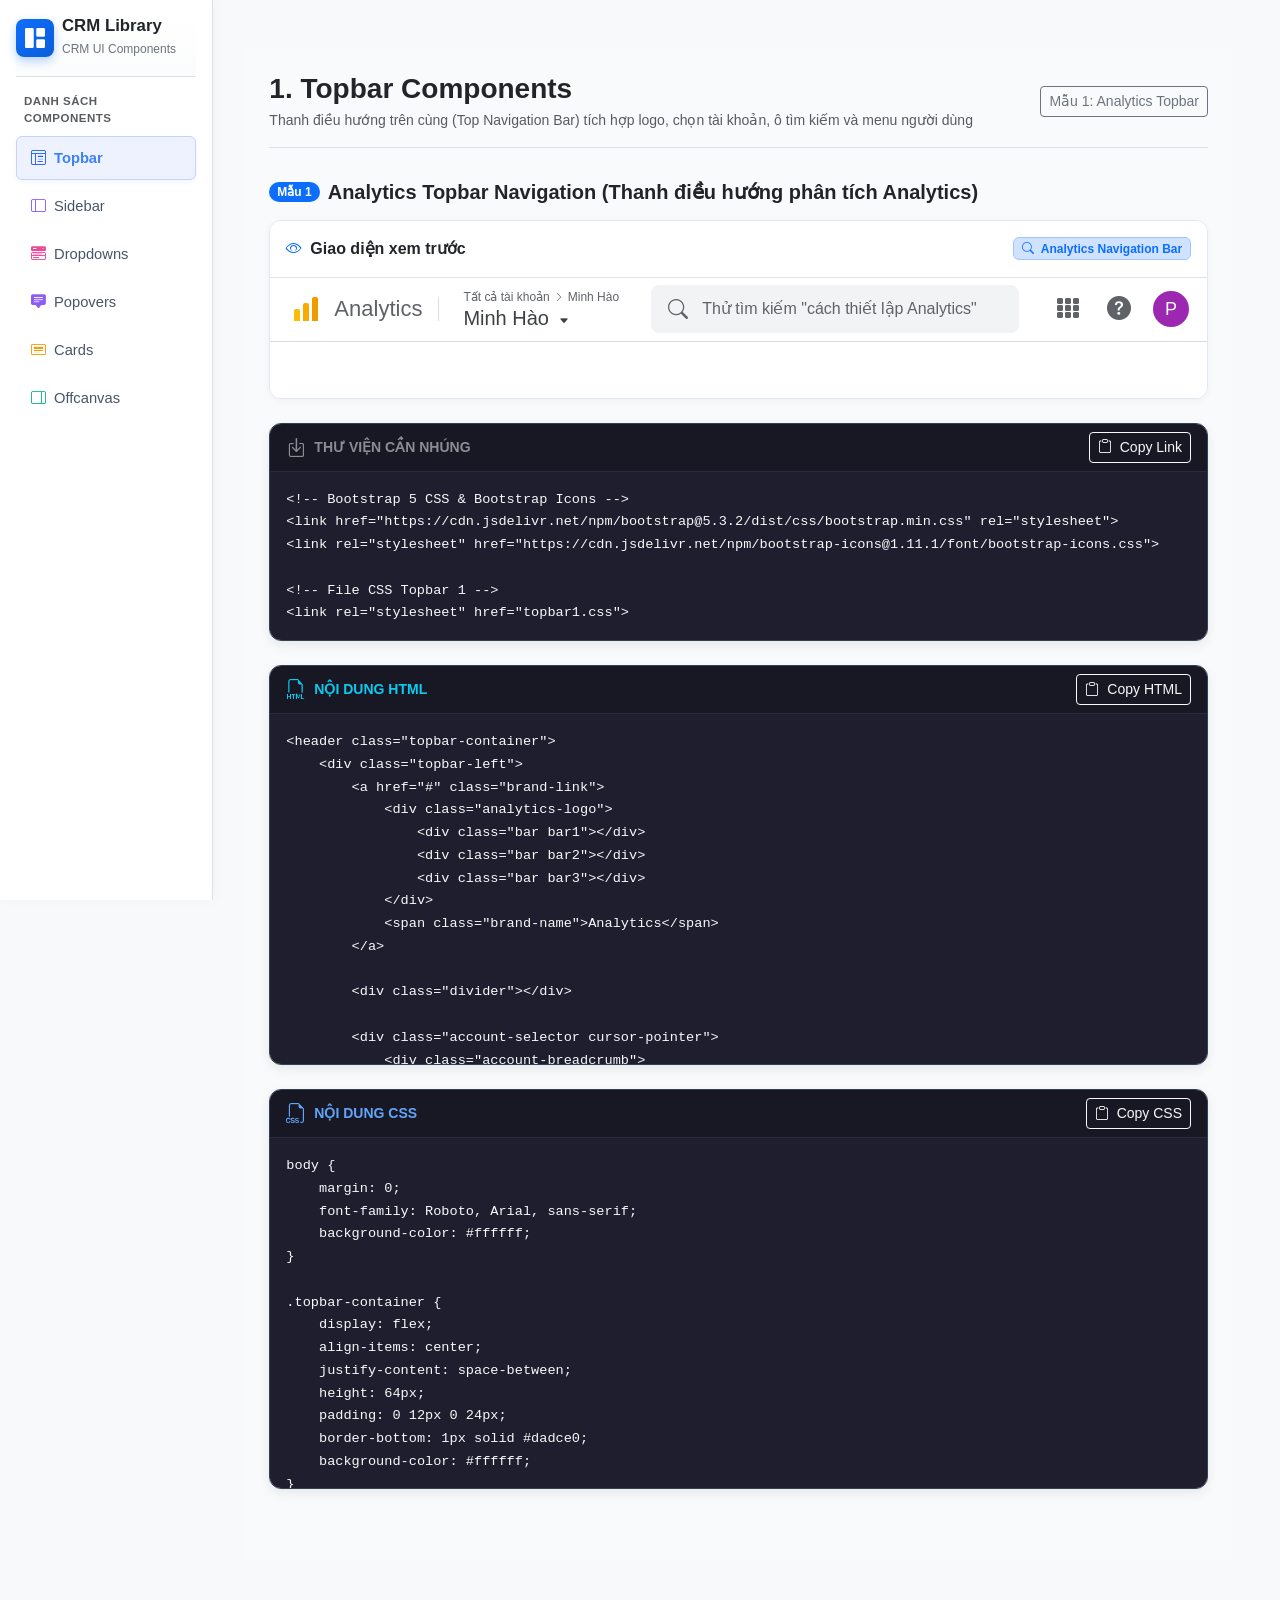
==== index.html @ a5951f70 "'initial'" ====
<!DOCTYPE html>
<html lang="vi">

<head>
    <meta charset="UTF-8">
    <meta name="viewport" content="width=device-width, initial-scale=1.0">
    <title>CRM Components Library</title>
    <link rel="preconnect" href="https://fonts.googleapis.com">
    <link rel="preconnect" href="https://fonts.gstatic.com" crossorigin>
    <link href="https://fonts.googleapis.com/css2?family=Fira+Code:wght@400;500&family=Inter:wght@400;500;600;700&display=swap" rel="stylesheet">
    <link href="https://cdn.jsdelivr.net/npm/bootstrap@5.3.2/dist/css/bootstrap.min.css" rel="stylesheet">
    <link rel="stylesheet" href="https://cdn.jsdelivr.net/npm/bootstrap-icons@1.11.1/font/bootstrap-icons.css">

    <link rel="stylesheet" href="topbar1.css">
    <link rel="stylesheet" href="sidebar1.css">
    <link rel="stylesheet" href="dropdown1.css">
    <link rel="stylesheet" href="dropdown2.css">
    <link rel="stylesheet" href="popover1.css">
    <link rel="stylesheet" href="card1.css">
    <link rel="stylesheet" href="offcanvas1.css">
    <link rel="stylesheet" href="offcanvas2.css">
    <link rel="stylesheet" href="testcss.css">

    <style>
        body {
            height: auto !important;
            overflow-y: auto !important;
            background-color: #f8fafc !important;
        }
    </style>
</head>

<body>

    <div class="container-fluid">
        <div class="row">
            <nav id="sidebarMenu" class="col-md-3 col-lg-2 d-md-block bg-white sidebar custom-sidebar p-3 border-end">
                <div class="brand-header d-flex align-items-center gap-2 pb-3 mb-3 border-bottom">
                    <div class="brand-icon rounded-3 d-flex align-items-center justify-content-center text-white">
                        <i class="bi bi-grid-1x2-fill fs-5"></i>
                    </div>
                    <div>
                        <h5 class="fw-bold mb-0 text-dark" style="font-size: 1.05rem;">CRM Library</h5>
                        <span class="text-secondary small fw-medium" style="font-size: 0.75rem;">CRM UI Components</span>
                    </div>
                </div>

                <div class="sidebar-heading px-2 mb-2 text-uppercase text-muted fw-bold" style="font-size: 0.72rem; letter-spacing: 0.5px;">DANH SÁCH COMPONENTS</div>

                <div class="nav flex-column nav-pills custom-sidebar-nav" id="componentTabs" role="tablist" aria-orientation="vertical">
                    <button class="nav-link active d-flex align-items-center justify-content-between mb-1"
                        id="tab-topbar-btn" data-bs-toggle="pill" data-bs-target="#tab-topbar" type="button"
                        role="tab" aria-controls="tab-topbar" aria-selected="true">
                        <span class="d-flex align-items-center gap-2">
                            <i class="bi bi-layout-text-window-reverse" style="color: #3b82f6;"></i>
                            <span>Topbar</span>
                        </span>
                    </button>

                    <button class="nav-link d-flex align-items-center justify-content-between mb-1"
                        id="tab-sidebar-btn" data-bs-toggle="pill" data-bs-target="#tab-sidebar" type="button"
                        role="tab" aria-controls="tab-sidebar" aria-selected="false">
                        <span class="d-flex align-items-center gap-2">
                            <i class="bi bi-layout-sidebar" style="color: #8b5cf6;"></i>
                            <span>Sidebar</span>
                        </span>
                    </button>

                    <button class="nav-link d-flex align-items-center justify-content-between mb-1"
                        id="tab-dropdowns-btn" data-bs-toggle="pill" data-bs-target="#tab-dropdowns" type="button"
                        role="tab" aria-controls="tab-dropdowns" aria-selected="false">
                        <span class="d-flex align-items-center gap-2">
                            <i class="bi bi-menu-button-wide-fill" style="color: #ec4899;"></i>
                            <span>Dropdowns</span>
                        </span>
                    </button>

                    <button class="nav-link d-flex align-items-center justify-content-between mb-1"
                        id="tab-popovers-btn" data-bs-toggle="pill" data-bs-target="#tab-popovers" type="button"
                        role="tab" aria-controls="tab-popovers" aria-selected="false">
                        <span class="d-flex align-items-center gap-2">
                            <i class="bi bi-chat-square-text-fill" style="color: #8b5cf6;"></i>
                            <span>Popovers</span>
                        </span>
                    </button>

                    <button class="nav-link d-flex align-items-center justify-content-between mb-1"
                        id="tab-cards-btn" data-bs-toggle="pill" data-bs-target="#tab-cards" type="button"
                        role="tab" aria-controls="tab-cards" aria-selected="false">
                        <span class="d-flex align-items-center gap-2">
                            <i class="bi bi-card-heading" style="color: #f59e0b;"></i>
                            <span>Cards</span>
                        </span>
                    </button>

                    <button class="nav-link d-flex align-items-center justify-content-between mb-1"
                        id="tab-offcanvas-btn" data-bs-toggle="pill" data-bs-target="#tab-offcanvas" type="button"
                        role="tab" aria-controls="tab-offcanvas" aria-selected="false">
                        <span class="d-flex align-items-center gap-2">
                            <i class="bi bi-layout-sidebar-reverse" style="color: #10b981;"></i>
                            <span>Offcanvas</span>
                        </span>
                    </button>
                </div>
            </nav>

            <main class="col-md-9 ms-sm-auto col-lg-10 px-md-4 py-4 main-content">
                <div class="tab-content" id="componentTabsContent">

                    <div class="tab-pane fade show active" id="tab-topbar" role="tabpanel" aria-labelledby="tab-topbar-btn">
                        <div class="d-flex flex-wrap justify-content-between align-items-center pb-3 mb-4 border-bottom gap-2">
                            <div>
                                <h1 class="h3 fw-bold mb-1">1. Topbar Components</h1>
                                <p class="text-muted mb-0 small">Thanh điều hướng trên cùng (Top Navigation Bar) tích hợp logo, chọn tài khoản, ô tìm kiếm và menu người dùng</p>
                            </div>
                            <div class="d-flex flex-wrap gap-2">
                                <a href="#topbar-mau-1" class="btn btn-sm btn-outline-secondary">Mẫu 1: Analytics Topbar</a>
                            </div>
                        </div>

                        <section id="topbar-mau-1" class="mb-5 pt-2">
                            <div class="d-flex align-items-center gap-2 mb-3">
                                <span class="badge text-bg-primary px-2 py-1 rounded-pill">Mẫu 1</span>
                                <h2 class="h5 fw-bold mb-0">Analytics Topbar Navigation (Thanh điều hướng phân tích Analytics)</h2>
                            </div>

                            <div class="preview-card mb-4 bg-white">
                                <div class="card-header bg-white py-3 px-3 d-flex align-items-center justify-content-between border-bottom">
                                    <span class="fw-bold text-dark d-flex align-items-center gap-2">
                                        <i class="bi bi-eye text-primary"></i> Giao diện xem trước
                                    </span>
                                    <span class="badge bg-primary-subtle text-primary border border-primary-subtle">
                                        <i class="bi bi-search me-1"></i> Analytics Navigation Bar
                                    </span>
                                </div>
                                <div class="p-0 preview-container" id="preview-topbar1" style="background-color: #ffffff; border-radius: 8px; overflow: hidden;">
                                    <header class="topbar-container">
    <div class="topbar-left">
        <a href="#" class="brand-link">
            <div class="analytics-logo">
                <div class="bar bar1"></div>
                <div class="bar bar2"></div>
                <div class="bar bar3"></div>
            </div>
            <span class="brand-name">Analytics</span>
        </a>
        
        <div class="divider"></div>
        
        <div class="account-selector cursor-pointer">
            <div class="account-breadcrumb">
                Tất cả tài khoản <i class="bi bi-chevron-right"></i> Minh Hào
            </div>
            <div class="account-current">
                Minh Hào <i class="bi bi-caret-down-fill ms-1" style="font-size: 10px;"></i>
            </div>
        </div>
    </div>

    <div class="topbar-center">
        <div class="search-box">
            <i class="bi bi-search search-icon"></i>
            <input type="text" class="search-input" placeholder="Thử tìm kiếm &quot;cách thiết lập Analytics&quot;">
        </div>
    </div>

    <div class="topbar-right">
        <button class="icon-btn" type="button">
            <i class="bi bi-grid-3x3-gap-fill"></i>
        </button>

        <button class="icon-btn" type="button">
            <i class="bi bi-question-circle-fill"></i>
        </button>

        <button class="avatar-btn" type="button">
            <div class="avatar purple-avatar">P</div>
        </button>
    </div>
</header>
                                </div>
                            </div>

                            <div class="code-card mb-4">
                                <div class="code-header py-2 px-3 d-flex justify-content-between align-items-center">
                                    <div class="text-white-50 fw-bold small d-flex align-items-center gap-2">
                                        <i class="bi bi-box-arrow-in-down fs-5"></i> THƯ VIỆN CẦN NHÚNG
                                    </div>
                                    <button class="btn btn-sm btn-outline-light copy-btn" onclick="copyCode('dep-code-topbar1', this)">
                                        <i class="bi bi-clipboard me-1"></i> Copy Link
                                    </button>
                                </div>
                                <div class="p-0">
                                    <pre class="text-light m-0 p-3 code-pre"><code id="dep-code-topbar1">&lt;!-- Bootstrap 5 CSS &amp; Bootstrap Icons --&gt;
&lt;link href="https://cdn.jsdelivr.net/npm/bootstrap@5.3.2/dist/css/bootstrap.min.css" rel="stylesheet"&gt;
&lt;link rel="stylesheet" href="https://cdn.jsdelivr.net/npm/bootstrap-icons@1.11.1/font/bootstrap-icons.css"&gt;

&lt;!-- File CSS Topbar 1 --&gt;
&lt;link rel="stylesheet" href="topbar1.css"&gt;</code></pre>
                                </div>
                            </div>

                            <div class="code-card mb-4">
                                <div class="code-header py-2 px-3 d-flex justify-content-between align-items-center">
                                    <div class="text-info fw-bold small d-flex align-items-center gap-2">
                                        <i class="bi bi-filetype-html fs-5"></i> NỘI DUNG HTML
                                    </div>
                                    <button class="btn btn-sm btn-outline-light copy-btn" onclick="copyCode('code-html-topbar1', this)">
                                        <i class="bi bi-clipboard me-1"></i> Copy HTML
                                    </button>
                                </div>
                                <div class="p-0">
                                    <pre class="text-light m-0 p-3 code-pre"><code id="code-html-topbar1">&lt;header class=&quot;topbar-container&quot;&gt;
    &lt;div class=&quot;topbar-left&quot;&gt;
        &lt;a href=&quot;#&quot; class=&quot;brand-link&quot;&gt;
            &lt;div class=&quot;analytics-logo&quot;&gt;
                &lt;div class=&quot;bar bar1&quot;&gt;&lt;/div&gt;
                &lt;div class=&quot;bar bar2&quot;&gt;&lt;/div&gt;
                &lt;div class=&quot;bar bar3&quot;&gt;&lt;/div&gt;
            &lt;/div&gt;
            &lt;span class=&quot;brand-name&quot;&gt;Analytics&lt;/span&gt;
        &lt;/a&gt;
        
        &lt;div class=&quot;divider&quot;&gt;&lt;/div&gt;
        
        &lt;div class=&quot;account-selector cursor-pointer&quot;&gt;
            &lt;div class=&quot;account-breadcrumb&quot;&gt;
                Tất cả tài khoản &lt;i class=&quot;bi bi-chevron-right&quot;&gt;&lt;/i&gt; Minh Hào
            &lt;/div&gt;
            &lt;div class=&quot;account-current&quot;&gt;
                Minh Hào &lt;i class=&quot;bi bi-caret-down-fill ms-1&quot; style=&quot;font-size: 10px;&quot;&gt;&lt;/i&gt;
            &lt;/div&gt;
        &lt;/div&gt;
    &lt;/div&gt;

    &lt;div class=&quot;topbar-center&quot;&gt;
        &lt;div class=&quot;search-box&quot;&gt;
            &lt;i class=&quot;bi bi-search search-icon&quot;&gt;&lt;/i&gt;
            &lt;input type=&quot;text&quot; class=&quot;search-input&quot; placeholder=&quot;Thử tìm kiếm &amp;quot;cách thiết lập Analytics&amp;quot;&quot;&gt;
        &lt;/div&gt;
    &lt;/div&gt;

    &lt;div class=&quot;topbar-right&quot;&gt;
        &lt;button class=&quot;icon-btn&quot; type=&quot;button&quot;&gt;
            &lt;i class=&quot;bi bi-grid-3x3-gap-fill&quot;&gt;&lt;/i&gt;
        &lt;/button&gt;

        &lt;button class=&quot;icon-btn&quot; type=&quot;button&quot;&gt;
            &lt;i class=&quot;bi bi-question-circle-fill&quot;&gt;&lt;/i&gt;
        &lt;/button&gt;

        &lt;button class=&quot;avatar-btn&quot; type=&quot;button&quot;&gt;
            &lt;div class=&quot;avatar purple-avatar&quot;&gt;P&lt;/div&gt;
        &lt;/button&gt;
    &lt;/div&gt;
&lt;/header&gt;</code></pre>
                                </div>
                            </div>

                            <div class="code-card mb-4">
                                <div class="code-header py-2 px-3 d-flex justify-content-between align-items-center">
                                    <div class="text-primary-subtle fw-bold small d-flex align-items-center gap-2" style="color: #60a5fa !important;">
                                        <i class="bi bi-filetype-css fs-5"></i> NỘI DUNG CSS
                                    </div>
                                    <button class="btn btn-sm btn-outline-light copy-btn" onclick="copyCode('code-css-topbar1', this)">
                                        <i class="bi bi-clipboard me-1"></i> Copy CSS
                                    </button>
                                </div>
                                <div class="p-0">
                                    <pre class="text-light m-0 p-3 code-pre"><code id="code-css-topbar1">body {
    margin: 0;
    font-family: Roboto, Arial, sans-serif;
    background-color: #ffffff;
}

.topbar-container {
    display: flex;
    align-items: center;
    justify-content: space-between;
    height: 64px;
    padding: 0 12px 0 24px;
    border-bottom: 1px solid #dadce0;
    background-color: #ffffff;
}

.topbar-left {
    display: flex;
    align-items: center;
    min-width: 320px;
}

.brand-link {
    display: flex;
    align-items: center;
    text-decoration: none;
    color: #5f6368;
}

.analytics-logo {
    display: flex;
    align-items: flex-end;
    gap: 3px;
    width: 32px;
    height: 32px;
    margin-right: 8px;
    padding-bottom: 4px;
}

.analytics-logo .bar {
    width: 6px;
    border-radius: 2px 2px 0 0;
}

.analytics-logo .bar1 { height: 12px; background-color: #fbbc04; }
.analytics-logo .bar2 { height: 18px; background-color: #f9ab00; }
.analytics-logo .bar3 { height: 24px; background-color: #f29900; }

.brand-name {
    font-size: 22px;
    color: #5f6368;
    margin-right: 16px;
    line-height: 1;
}

.divider {
    width: 1px;
    height: 24px;
    background-color: #dadce0;
    margin-right: 16px;
}

.account-selector {
    display: flex;
    flex-direction: column;
    padding: 4px 8px;
    border-radius: 4px;
}

.account-selector:hover {
    background-color: #f1f3f4;
}

.account-breadcrumb {
    font-size: 12px;
    color: #5f6368;
    display: flex;
    align-items: center;
    gap: 4px;
}

.account-breadcrumb i {
    font-size: 10px;
}

.account-current {
    font-size: 20px;
    color: #3c4043;
    line-height: 1.2;
}

.topbar-center {
    flex-grow: 1;
    display: flex;
    justify-content: center;
    padding: 0 24px;
}

.search-box {
    display: flex;
    align-items: center;
    background-color: #f1f3f4;
    border-radius: 8px;
    height: 48px;
    width: 100%;
    max-width: 720px;
    padding: 0 16px;
    border: 1px solid transparent;
    transition: background-color 0.2s, box-shadow 0.2s;
}

.search-box:focus-within {
    background-color: #ffffff;
    box-shadow: 0 1px 1px rgba(0,0,0,0.1);
    border-color: #dadce0;
}

.search-icon {
    font-size: 20px;
    color: #5f6368;
    margin-right: 12px;
}

.search-input {
    border: none;
    background: transparent;
    width: 100%;
    font-size: 16px;
    color: #202124;
    outline: none;
}

.search-input::placeholder {
    color: #5f6368;
}

.topbar-right {
    display: flex;
    align-items: center;
    gap: 4px;
}

.icon-btn {
    background: transparent;
    border: none;
    width: 48px;
    height: 48px;
    border-radius: 50%;
    display: flex;
    align-items: center;
    justify-content: center;
    color: #5f6368;
    font-size: 24px;
    cursor: pointer;
    transition: background-color 0.2s;
}

.icon-btn:hover {
    background-color: #f1f3f4;
}

.avatar-btn {
    background: transparent;
    border: none;
    padding: 8px;
    border-radius: 50%;
    cursor: pointer;
}

.avatar-btn:hover {
    background-color: #f1f3f4;
}

.avatar {
    width: 32px;
    height: 32px;
    border-radius: 50%;
    display: flex;
    align-items: center;
    justify-content: center;
    color: #ffffff;
    font-size: 16px;
    font-weight: 500;
}

.purple-avatar { background-color: #9c27b0; }
.cursor-pointer { cursor: pointer; }</code></pre>
                                </div>
                            </div>
                        </section>
                    </div>

                    <div class="tab-pane fade" id="tab-sidebar" role="tabpanel" aria-labelledby="tab-sidebar-btn">
                        <div class="d-flex flex-wrap justify-content-between align-items-center pb-3 mb-4 border-bottom gap-2">
                            <div>
                                <h1 class="h3 fw-bold mb-1">2. Sidebar Components</h1>
                                <p class="text-muted mb-0 small">Thanh điều hướng bên cạnh (Side Navigation) mở rộng khi rê chuột kèm nhãn trạng thái và đếm thông báo</p>
                            </div>
                            <div class="d-flex flex-wrap gap-2">
                                <a href="#sidebar-mau-1" class="btn btn-sm btn-outline-secondary">Mẫu 1: Analytics Sidebar Hover</a>
                            </div>
                        </div>

                        <section id="sidebar-mau-1" class="mb-5 pt-2">
                            <div class="d-flex align-items-center gap-2 mb-3">
                                <span class="badge text-bg-primary px-2 py-1 rounded-pill">Mẫu 1</span>
                                <h2 class="h5 fw-bold mb-0">Analytics Sidebar Hover (Thanh điều hướng thu gọn mở rộng khi rê chuột)</h2>
                            </div>

                            <div class="preview-card mb-4 bg-white">
                                <div class="card-header bg-white py-3 px-3 d-flex align-items-center justify-content-between border-bottom">
                                    <span class="fw-bold text-dark d-flex align-items-center gap-2">
                                        <i class="bi bi-eye text-primary"></i> Giao diện xem trước
                                    </span>
                                    <span class="badge bg-primary-subtle text-primary border border-primary-subtle">
                                        <i class="bi bi-mouse me-1"></i> Rê chuột để mở rộng sidebar
                                    </span>
                                </div>
                                <div class="p-0 preview-container" id="preview-sidebar1" style="height: 480px; overflow: hidden; position: relative; border-radius: 8px;">
                                    <div class="layout-wrapper" style="min-height: 100%; height: 480px;">
    <aside class="hover-sidebar" id="hoverSidebar">
        
        <div class="sidebar-menu top-menu">
            <a href="#" class="nav-item">
                <div class="icon-wrapper">
                    <i class="bi bi-house-door-fill"></i>
                </div>
                <span class="nav-text">Trang chủ</span>
            </a>
            
            <a href="#" class="nav-item active">
                <div class="icon-wrapper">
                    <i class="bi bi-bar-chart-fill"></i>
                </div>
                <span class="nav-text">Báo cáo</span>
            </a>
            
            <a href="#" class="nav-item">
                <div class="icon-wrapper">
                    <i class="bi bi-graph-up-arrow"></i>
                </div>
                <span class="nav-text">Khám phá</span>
            </a>
            
            <a href="#" class="nav-item">
                <div class="icon-wrapper">
                    <i class="bi bi-megaphone-fill"></i>
                </div>
                <span class="nav-text">Quảng cáo</span>
            </a>
        </div>

        <div class="sidebar-menu bottom-menu">
            <a href="#" class="nav-item">
                <div class="icon-wrapper">
                    <i class="bi bi-check2-circle"></i>
                </div>
                <span class="nav-text">Công việc</span>
                <span class="badge rounded-pill bg-secondary ms-auto me-2 badge-count">8</span>
            </a>
            
            <a href="#" class="nav-item">
                <div class="icon-wrapper">
                    <i class="bi bi-gear-fill"></i>
                </div>
                <span class="nav-text">Quản trị</span>
            </a>
        </div>

    </aside>

    <main class="main-content p-4 bg-light">
    </main>
</div>
                                </div>
                            </div>

                            <div class="code-card mb-4">
                                <div class="code-header py-2 px-3 d-flex justify-content-between align-items-center">
                                    <div class="text-white-50 fw-bold small d-flex align-items-center gap-2">
                                        <i class="bi bi-box-arrow-in-down fs-5"></i> THƯ VIỆN CẦN NHÚNG
                                    </div>
                                    <button class="btn btn-sm btn-outline-light copy-btn" onclick="copyCode('dep-code-sidebar1', this)">
                                        <i class="bi bi-clipboard me-1"></i> Copy Link
                                    </button>
                                </div>
                                <div class="p-0">
                                    <pre class="text-light m-0 p-3 code-pre"><code id="dep-code-sidebar1">&lt;!-- Bootstrap 5 CSS &amp; Bootstrap Icons --&gt;
&lt;link href="https://cdn.jsdelivr.net/npm/bootstrap@5.3.2/dist/css/bootstrap.min.css" rel="stylesheet"&gt;
&lt;link rel="stylesheet" href="https://cdn.jsdelivr.net/npm/bootstrap-icons@1.11.1/font/bootstrap-icons.css"&gt;

&lt;!-- File CSS &amp; JS Sidebar 1 --&gt;
&lt;link rel="stylesheet" href="sidebar1.css"&gt;
&lt;script src="sidebar1.js"&gt;&lt;/script&gt;</code></pre>
                                </div>
                            </div>

                            <div class="code-card mb-4">
                                <div class="code-header py-2 px-3 d-flex justify-content-between align-items-center">
                                    <div class="text-info fw-bold small d-flex align-items-center gap-2">
                                        <i class="bi bi-filetype-html fs-5"></i> NỘI DUNG HTML
                                    </div>
                                    <button class="btn btn-sm btn-outline-light copy-btn" onclick="copyCode('code-html-sidebar1', this)">
                                        <i class="bi bi-clipboard me-1"></i> Copy HTML
                                    </button>
                                </div>
                                <div class="p-0">
                                    <pre class="text-light m-0 p-3 code-pre"><code id="code-html-sidebar1">&lt;div class=&quot;layout-wrapper&quot;&gt;
    &lt;aside class=&quot;hover-sidebar&quot; id=&quot;hoverSidebar&quot;&gt;
        
        &lt;div class=&quot;sidebar-menu top-menu&quot;&gt;
            &lt;a href=&quot;#&quot; class=&quot;nav-item&quot;&gt;
                &lt;div class=&quot;icon-wrapper&quot;&gt;
                    &lt;i class=&quot;bi bi-house-door-fill&quot;&gt;&lt;/i&gt;
                &lt;/div&gt;
                &lt;span class=&quot;nav-text&quot;&gt;Trang chủ&lt;/span&gt;
            &lt;/a&gt;
            
            &lt;a href=&quot;#&quot; class=&quot;nav-item active&quot;&gt;
                &lt;div class=&quot;icon-wrapper&quot;&gt;
                    &lt;i class=&quot;bi bi-bar-chart-fill&quot;&gt;&lt;/i&gt;
                &lt;/div&gt;
                &lt;span class=&quot;nav-text&quot;&gt;Báo cáo&lt;/span&gt;
            &lt;/a&gt;
            
            &lt;a href=&quot;#&quot; class=&quot;nav-item&quot;&gt;
                &lt;div class=&quot;icon-wrapper&quot;&gt;
                    &lt;i class=&quot;bi bi-graph-up-arrow&quot;&gt;&lt;/i&gt;
                &lt;/div&gt;
                &lt;span class=&quot;nav-text&quot;&gt;Khám phá&lt;/span&gt;
            &lt;/a&gt;
            
            &lt;a href=&quot;#&quot; class=&quot;nav-item&quot;&gt;
                &lt;div class=&quot;icon-wrapper&quot;&gt;
                    &lt;i class=&quot;bi bi-megaphone-fill&quot;&gt;&lt;/i&gt;
                &lt;/div&gt;
                &lt;span class=&quot;nav-text&quot;&gt;Quảng cáo&lt;/span&gt;
            &lt;/a&gt;
        &lt;/div&gt;

        &lt;div class=&quot;sidebar-menu bottom-menu&quot;&gt;
            &lt;a href=&quot;#&quot; class=&quot;nav-item&quot;&gt;
                &lt;div class=&quot;icon-wrapper&quot;&gt;
                    &lt;i class=&quot;bi bi-check2-circle&quot;&gt;&lt;/i&gt;
                &lt;/div&gt;
                &lt;span class=&quot;nav-text&quot;&gt;Công việc&lt;/span&gt;
                &lt;span class=&quot;badge rounded-pill bg-secondary ms-auto me-2 badge-count&quot;&gt;8&lt;/span&gt;
            &lt;/a&gt;
            
            &lt;a href=&quot;#&quot; class=&quot;nav-item&quot;&gt;
                &lt;div class=&quot;icon-wrapper&quot;&gt;
                    &lt;i class=&quot;bi bi-gear-fill&quot;&gt;&lt;/i&gt;
                &lt;/div&gt;
                &lt;span class=&quot;nav-text&quot;&gt;Quản trị&lt;/span&gt;
            &lt;/a&gt;
        &lt;/div&gt;

    &lt;/aside&gt;

    &lt;main class=&quot;main-content p-4 bg-light&quot;&gt;
    &lt;/main&gt;
&lt;/div&gt;</code></pre>
                                </div>
                            </div>

                            <div class="code-card mb-4">
                                <div class="code-header py-2 px-3 d-flex justify-content-between align-items-center">
                                    <div class="text-primary-subtle fw-bold small d-flex align-items-center gap-2" style="color: #60a5fa !important;">
                                        <i class="bi bi-filetype-css fs-5"></i> NỘI DUNG CSS
                                    </div>
                                    <button class="btn btn-sm btn-outline-light copy-btn" onclick="copyCode('code-css-sidebar1', this)">
                                        <i class="bi bi-clipboard me-1"></i> Copy CSS
                                    </button>
                                </div>
                                <div class="p-0">
                                    <pre class="text-light m-0 p-3 code-pre"><code id="code-css-sidebar1">body {
    margin: 0;
    font-family: Roboto, Arial, sans-serif;
    background-color: #f1f3f4;
}

.layout-wrapper {
    display: flex;
    min-height: 100vh;
}

.hover-sidebar {
    width: 64px;
    background-color: #ffffff;
    border-right: 1px solid #dadce0;
    display: flex;
    flex-direction: column;
    justify-content: space-between;
    transition: width 0.2s cubic-bezier(0.4, 0, 0.2, 1), box-shadow 0.2s;
    position: relative;
    z-index: 1000;
    overflow: hidden;
}

.hover-sidebar:hover {
    width: 240px;
    box-shadow: 2px 0 8px rgba(0,0,0,0.1);
}

.sidebar-menu {
    display: flex;
    flex-direction: column;
    padding: 12px 0;
    gap: 4px;
}

.bottom-menu {
    border-top: 1px solid transparent;
}

.nav-item {
    display: flex;
    align-items: center;
    height: 48px;
    text-decoration: none;
    color: #5f6368;
    margin: 0 12px;
    border-radius: 24px;
    transition: background-color 0.2s, color 0.2s;
    cursor: pointer;
    position: relative;
}

.nav-item:hover {
    background-color: #f1f3f4;
}

.icon-wrapper {
    width: 40px;
    height: 40px;
    min-width: 40px;
    display: flex;
    justify-content: center;
    align-items: center;
    font-size: 20px;
    border-radius: 50%;
    transition: background-color 0.2s, color 0.2s;
}

.nav-text {
    font-size: 14px;
    font-weight: 500;
    white-space: nowrap;
    opacity: 0;
    margin-left: 8px;
    transition: opacity 0.2s;
    pointer-events: none;
}

.hover-sidebar:hover .nav-text {
    opacity: 1;
    pointer-events: auto;
}

.nav-item.active {
    background-color: #e8f0fe;
    color: #1a73e8;
}

.nav-item.active .icon-wrapper {
    background-color: #3b82f6;
    color: #ffffff;
}

.hover-sidebar:hover .nav-item.active {
    background-color: #3b82f6;
    color: #ffffff;
}

.hover-sidebar:hover .nav-item.active .icon-wrapper {
    background-color: transparent;
}

.badge-count {
    opacity: 0;
    transition: opacity 0.2s;
}

.hover-sidebar:hover .badge-count {
    opacity: 1;
}

.main-content {
    flex-grow: 1;
}</code></pre>
                                </div>
                            </div>

                            <div class="code-card mb-4">
                                <div class="code-header py-2 px-3 d-flex justify-content-between align-items-center">
                                    <div class="text-warning fw-bold small d-flex align-items-center gap-2">
                                        <i class="bi bi-filetype-js fs-5"></i> NỘI DUNG JS
                                    </div>
                                    <button class="btn btn-sm btn-outline-light copy-btn" onclick="copyCode('code-js-sidebar1', this)">
                                        <i class="bi bi-clipboard me-1"></i> Copy JS
                                    </button>
                                </div>
                                <div class="p-0">
                                    <pre class="text-light m-0 p-3 code-pre"><code id="code-js-sidebar1">document.addEventListener(&#039;DOMContentLoaded&#039;, () =&gt; {
    const navItems = document.querySelectorAll(&#039;.nav-item&#039;);
    
    navItems.forEach(item =&gt; {
        item.addEventListener(&#039;click&#039;, (e) =&gt; {
            e.preventDefault();
            
            navItems.forEach(nav =&gt; nav.classList.remove(&#039;active&#039;));
            
            item.classList.add(&#039;active&#039;);
        });
    });
});</code></pre>
                                </div>
                            </div>
                        </section>
                    </div>

                    <div class="tab-pane fade" id="tab-dropdowns" role="tabpanel" aria-labelledby="tab-dropdowns-btn">
                        <div class="d-flex flex-wrap justify-content-between align-items-center pb-3 mb-4 border-bottom gap-2">
                            <div>
                                <h1 class="h3 fw-bold mb-1">3. Dropdown Components</h1>
                                <p class="text-muted mb-0 small">Các mẫu Dropdown điều hướng bao gồm bảng ứng dụng (Apps Grid) và menu tài khoản người dùng (User Profile)</p>
                            </div>
                            <div class="d-flex flex-wrap gap-2">
                                <a href="#drop-mau-1" class="btn btn-sm btn-outline-secondary">Mẫu 1: Apps Panel</a>
                                <a href="#drop-mau-2" class="btn btn-sm btn-outline-secondary">Mẫu 2: Profile Account</a>
                            </div>
                        </div>

                        <section id="drop-mau-1" class="mb-5 pt-2">
                            <div class="d-flex align-items-center gap-2 mb-3">
                                <span class="badge text-bg-primary px-2 py-1 rounded-pill">Mẫu 1</span>
                                <h2 class="h5 fw-bold mb-0">Google Apps &amp; Marketing Platform Menu (Menu bảng ứng dụng)</h2>
                            </div>

                            <div class="preview-card mb-4 bg-white">
                                <div class="card-header bg-white py-3 px-3 d-flex align-items-center justify-content-between border-bottom">
                                    <span class="fw-bold text-dark d-flex align-items-center gap-2">
                                        <i class="bi bi-eye text-primary"></i> Giao diện xem trước
                                    </span>
                                    <span class="badge bg-primary-subtle text-primary border border-primary-subtle">
                                        <i class="bi bi-hand-index-thumb-fill me-1"></i> Click nút để mở menu
                                    </span>
                                </div>
                                <div class="p-5 preview-container d-flex justify-content-center align-items-start" id="preview-dropdown1" style="background-color: #f8fafc; min-height: 280px; border-radius: 8px;">
                                    <!DOCTYPE html>
<html lang="en">
<head>
<meta charset="UTF-8">
<meta name="viewport" content="width=device-width, initial-scale=1.0">
<title>Apps Dropdown</title>
<link href="https://cdn.jsdelivr.net/npm/bootstrap@5.3.2/dist/css/bootstrap.min.css" rel="stylesheet">
<link rel="stylesheet" href="https://cdn.jsdelivr.net/npm/bootstrap-icons@1.11.1/font/bootstrap-icons.css">
<link rel="stylesheet" href="dropdown1.css">
</head>
<body class="p-5 bg-light d-flex justify-content-center">

<div class="dropdown">
    <button class="icon-btn" type="button" data-bs-toggle="dropdown" aria-expanded="false" data-bs-auto-close="outside">
        <i class="bi bi-grid-3x3-gap-fill"></i>
    </button>
    
    <div class="dropdown-menu shadow-sm apps-menu-panel">
        <div class="apps-header">
            <div class="gmp-logo"></div>
            <span class="gmp-text"><span>Google</span> Marketing Platform</span>
        </div>
        
        <div class="menu-divider"></div>
        
        <a class="app-item" href="#">
            <div class="gmp-icon-small me-3">
                <div class="dot blue"></div><div class="dot red"></div>
                <div class="dot yellow"></div><div class="dot green"></div>
            </div>
            <span>Trang chủ nền tảng</span>
        </a>
        <a class="app-item active-app" href="#">
            <div class="analytics-icon-small me-3">
                <div class="bar1"></div><div class="bar2"></div><div class="bar3"></div>
            </div>
            <span>Analytics</span>
        </a>
        
        <div class="menu-divider"></div>
        
        <div class="explore-more" data-bs-toggle="collapse" data-bs-target="#moreAppsList" aria-expanded="true" onclick="event.stopPropagation()">
            <span>Khám phá thêm các sản phẩm khác</span>
            <i class="bi bi-chevron-up toggle-icon"></i>
        </div>
        
        <div class="collapse show" id="moreAppsList">
            <a class="app-item" href="#">
                <i class="bi bi-vinyl-fill text-success fs-5 me-3"></i>
                <span>Campaign Manager 360</span>
            </a>
            <a class="app-item" href="#">
                <i class="bi bi-play-fill text-success fs-4 me-3"></i>
                <span>Hiển thị và Video 360</span>
            </a>
            <a class="app-item" href="#">
                <i class="bi bi-search text-primary fs-5 me-3 fw-bold"></i>
                <span>Search Ads 360</span>
            </a>
            <a class="app-item" href="#">
                <i class="bi bi-tags-fill text-primary fs-5 me-3"></i>
                <span>Trình quản lý thẻ</span>
            </a>
        </div>
    </div>
</div>


</body>
</html>
                                </div>
                            </div>

                            <div class="code-card mb-4">
                                <div class="code-header py-2 px-3 d-flex justify-content-between align-items-center">
                                    <div class="text-white-50 fw-bold small d-flex align-items-center gap-2">
                                        <i class="bi bi-box-arrow-in-down fs-5"></i> THƯ VIỆN CẦN NHÚNG
                                    </div>
                                    <button class="btn btn-sm btn-outline-light copy-btn" onclick="copyCode('dep-code-dropdown1', this)">
                                        <i class="bi bi-clipboard me-1"></i> Copy Link
                                    </button>
                                </div>
                                <div class="p-0">
                                    <pre class="text-light m-0 p-3 code-pre"><code id="dep-code-dropdown1">&lt;!-- Bootstrap 5 CSS &amp; Bootstrap Icons --&gt;
&lt;link href="https://cdn.jsdelivr.net/npm/bootstrap@5.3.2/dist/css/bootstrap.min.css" rel="stylesheet"&gt;
&lt;link rel="stylesheet" href="https://cdn.jsdelivr.net/npm/bootstrap-icons@1.11.1/font/bootstrap-icons.css"&gt;

&lt;!-- File CSS Dropdown 1 --&gt;
&lt;link rel="stylesheet" href="dropdown1.css"&gt;

&lt;!-- Bootstrap 5 JS Bundle --&gt;
&lt;script src="https://cdn.jsdelivr.net/npm/bootstrap@5.3.2/dist/js/bootstrap.bundle.min.js"&gt;&lt;/script&gt;</code></pre>
                                </div>
                            </div>

                            <div class="code-card mb-4">
                                <div class="code-header py-2 px-3 d-flex justify-content-between align-items-center">
                                    <div class="text-info fw-bold small d-flex align-items-center gap-2">
                                        <i class="bi bi-filetype-html fs-5"></i> NỘI DUNG HTML
                                    </div>
                                    <button class="btn btn-sm btn-outline-light copy-btn" onclick="copyCode('code-html-dropdown1', this)">
                                        <i class="bi bi-clipboard me-1"></i> Copy HTML
                                    </button>
                                </div>
                                <div class="p-0">
                                    <pre class="text-light m-0 p-3 code-pre"><code id="code-html-dropdown1">&lt;!DOCTYPE html&gt;
&lt;html lang=&quot;en&quot;&gt;
&lt;head&gt;
&lt;meta charset=&quot;UTF-8&quot;&gt;
&lt;meta name=&quot;viewport&quot; content=&quot;width=device-width, initial-scale=1.0&quot;&gt;
&lt;title&gt;Apps Dropdown&lt;/title&gt;
&lt;link href=&quot;https://cdn.jsdelivr.net/npm/bootstrap@5.3.2/dist/css/bootstrap.min.css&quot; rel=&quot;stylesheet&quot;&gt;
&lt;link rel=&quot;stylesheet&quot; href=&quot;https://cdn.jsdelivr.net/npm/bootstrap-icons@1.11.1/font/bootstrap-icons.css&quot;&gt;
&lt;link rel=&quot;stylesheet&quot; href=&quot;dropdown1.css&quot;&gt;
&lt;/head&gt;
&lt;body class=&quot;p-5 bg-light d-flex justify-content-center&quot;&gt;

&lt;div class=&quot;dropdown&quot;&gt;
    &lt;button class=&quot;icon-btn&quot; type=&quot;button&quot; data-bs-toggle=&quot;dropdown&quot; aria-expanded=&quot;false&quot; data-bs-auto-close=&quot;outside&quot;&gt;
        &lt;i class=&quot;bi bi-grid-3x3-gap-fill&quot;&gt;&lt;/i&gt;
    &lt;/button&gt;
    
    &lt;div class=&quot;dropdown-menu shadow-sm apps-menu-panel&quot;&gt;
        &lt;div class=&quot;apps-header&quot;&gt;
            &lt;div class=&quot;gmp-logo&quot;&gt;&lt;/div&gt;
            &lt;span class=&quot;gmp-text&quot;&gt;&lt;span&gt;Google&lt;/span&gt; Marketing Platform&lt;/span&gt;
        &lt;/div&gt;
        
        &lt;div class=&quot;menu-divider&quot;&gt;&lt;/div&gt;
        
        &lt;a class=&quot;app-item&quot; href=&quot;#&quot;&gt;
            &lt;div class=&quot;gmp-icon-small me-3&quot;&gt;
                &lt;div class=&quot;dot blue&quot;&gt;&lt;/div&gt;&lt;div class=&quot;dot red&quot;&gt;&lt;/div&gt;
                &lt;div class=&quot;dot yellow&quot;&gt;&lt;/div&gt;&lt;div class=&quot;dot green&quot;&gt;&lt;/div&gt;
            &lt;/div&gt;
            &lt;span&gt;Trang chủ nền tảng&lt;/span&gt;
        &lt;/a&gt;
        &lt;a class=&quot;app-item active-app&quot; href=&quot;#&quot;&gt;
            &lt;div class=&quot;analytics-icon-small me-3&quot;&gt;
                &lt;div class=&quot;bar1&quot;&gt;&lt;/div&gt;&lt;div class=&quot;bar2&quot;&gt;&lt;/div&gt;&lt;div class=&quot;bar3&quot;&gt;&lt;/div&gt;
            &lt;/div&gt;
            &lt;span&gt;Analytics&lt;/span&gt;
        &lt;/a&gt;
        
        &lt;div class=&quot;menu-divider&quot;&gt;&lt;/div&gt;
        
        &lt;div class=&quot;explore-more&quot; data-bs-toggle=&quot;collapse&quot; data-bs-target=&quot;#moreAppsList&quot; aria-expanded=&quot;true&quot; onclick=&quot;event.stopPropagation()&quot;&gt;
            &lt;span&gt;Khám phá thêm các sản phẩm khác&lt;/span&gt;
            &lt;i class=&quot;bi bi-chevron-up toggle-icon&quot;&gt;&lt;/i&gt;
        &lt;/div&gt;
        
        &lt;div class=&quot;collapse show&quot; id=&quot;moreAppsList&quot;&gt;
            &lt;a class=&quot;app-item&quot; href=&quot;#&quot;&gt;
                &lt;i class=&quot;bi bi-vinyl-fill text-success fs-5 me-3&quot;&gt;&lt;/i&gt;
                &lt;span&gt;Campaign Manager 360&lt;/span&gt;
            &lt;/a&gt;
            &lt;a class=&quot;app-item&quot; href=&quot;#&quot;&gt;
                &lt;i class=&quot;bi bi-play-fill text-success fs-4 me-3&quot;&gt;&lt;/i&gt;
                &lt;span&gt;Hiển thị và Video 360&lt;/span&gt;
            &lt;/a&gt;
            &lt;a class=&quot;app-item&quot; href=&quot;#&quot;&gt;
                &lt;i class=&quot;bi bi-search text-primary fs-5 me-3 fw-bold&quot;&gt;&lt;/i&gt;
                &lt;span&gt;Search Ads 360&lt;/span&gt;
            &lt;/a&gt;
            &lt;a class=&quot;app-item&quot; href=&quot;#&quot;&gt;
                &lt;i class=&quot;bi bi-tags-fill text-primary fs-5 me-3&quot;&gt;&lt;/i&gt;
                &lt;span&gt;Trình quản lý thẻ&lt;/span&gt;
            &lt;/a&gt;
        &lt;/div&gt;
    &lt;/div&gt;
&lt;/div&gt;


&lt;/body&gt;
&lt;/html&gt;</code></pre>
                                </div>
                            </div>

                            <div class="code-card mb-4">
                                <div class="code-header py-2 px-3 d-flex justify-content-between align-items-center">
                                    <div class="text-primary-subtle fw-bold small d-flex align-items-center gap-2" style="color: #60a5fa !important;">
                                        <i class="bi bi-filetype-css fs-5"></i> NỘI DUNG CSS
                                    </div>
                                    <button class="btn btn-sm btn-outline-light copy-btn" onclick="copyCode('code-css-dropdown1', this)">
                                        <i class="bi bi-clipboard me-1"></i> Copy CSS
                                    </button>
                                </div>
                                <div class="p-0">
                                    <pre class="text-light m-0 p-3 code-pre"><code id="code-css-dropdown1">body {
    font-family: Roboto, Arial, sans-serif;
}

.icon-btn {
    background: transparent;
    border: none;
    width: 48px;
    height: 48px;
    border-radius: 50%;
    display: flex;
    align-items: center;
    justify-content: center;
    color: #5f6368;
    font-size: 24px;
    cursor: pointer;
    transition: background-color 0.2s;
}

.icon-btn:hover, .icon-btn[aria-expanded=&quot;true&quot;] {
    background-color: #f1f3f4;
}

.apps-menu-panel {
    width: 320px;
    background-color: #ffffff;
    border: 1px solid #dadce0;
    border-radius: 8px;
    padding: 0 0 8px 0;
    margin-top: 8px !important;
}

.menu-divider {
    height: 1px;
    background-color: #e0e0e0;
    margin: 0;
}

.apps-header {
    display: flex;
    flex-direction: column;
    align-items: center;
    padding: 24px 16px 16px 16px;
}

.gmp-logo {
    width: 40px;
    height: 40px;
    margin-bottom: 16px;
    border-radius: 50%;
    background-color: #fff;
    border: 6px solid #4285f4;
    border-top-color: #ea4335;
    border-right-color: #fbbc04;
    border-bottom-color: #34a853;
}

.gmp-text {
    font-size: 20px;
    color: #5f6368;
    font-weight: 400;
}

.gmp-text span {
    font-weight: 500;
}

.app-item {
    display: flex;
    align-items: center;
    padding: 12px 24px;
    text-decoration: none;
    color: #202124;
    font-size: 14px;
    transition: background-color 0.2s;
}

.app-item:hover {
    background-color: #f1f3f4;
}

.app-item.active-app {
    background-color: #f8f9fa;
}

.gmp-icon-small {
    width: 20px;
    height: 20px;
    display: flex;
    flex-wrap: wrap;
    gap: 2px;
}

.gmp-icon-small .dot {
    width: 8px;
    height: 8px;
    border-radius: 50%;
}

.gmp-icon-small .blue { background-color: #4285f4; }
.gmp-icon-small .red { background-color: #ea4335; }
.gmp-icon-small .yellow { background-color: #fbbc04; }
.gmp-icon-small .green { background-color: #34a853; }

.analytics-icon-small {
    display: flex;
    align-items: flex-end;
    gap: 2px;
    width: 20px;
    height: 20px;
}

.analytics-icon-small div {
    width: 5px;
    border-radius: 2px 2px 0 0;
}

.analytics-icon-small .bar1 { height: 10px; background-color: #fbbc04; }
.analytics-icon-small .bar2 { height: 15px; background-color: #f9ab00; }
.analytics-icon-small .bar3 { height: 20px; background-color: #f29900; }

.explore-more {
    display: flex;
    justify-content: space-between;
    align-items: center;
    padding: 12px 24px;
    font-size: 13px;
    color: #3c4043;
    cursor: pointer;
    user-select: none;
}

.toggle-icon {
    font-size: 16px;
    color: #5f6368;
    transition: transform 0.3s;
}

.explore-more[aria-expanded=&quot;false&quot;] .toggle-icon {
    transform: rotate(180deg);
}</code></pre>
                                </div>
                            </div>
                        </section>

                        <section id="drop-mau-2" class="mb-5 pt-2">
                            <div class="d-flex align-items-center gap-2 mb-3">
                                <span class="badge text-bg-primary px-2 py-1 rounded-pill">Mẫu 2</span>
                                <h2 class="h5 fw-bold mb-0">Google Profile &amp; Account Switcher (Menu tài khoản người dùng)</h2>
                            </div>

                            <div class="preview-card mb-4 bg-white">
                                <div class="card-header bg-white py-3 px-3 d-flex align-items-center justify-content-between border-bottom">
                                    <span class="fw-bold text-dark d-flex align-items-center gap-2">
                                        <i class="bi bi-eye text-primary"></i> Giao diện xem trước
                                    </span>
                                    <span class="badge bg-primary-subtle text-primary border border-primary-subtle">
                                        <i class="bi bi-hand-index-thumb-fill me-1"></i> Click avatar để mở menu
                                    </span>
                                </div>
                                <div class="p-5 preview-container d-flex justify-content-center align-items-start" id="preview-dropdown2" style="background-color: #f8fafc; min-height: 280px; border-radius: 8px;">
                                    <!DOCTYPE html>
<html lang="en">
<head>
<meta charset="UTF-8">
<meta name="viewport" content="width=device-width, initial-scale=1.0">
<title>Profile Dropdown</title>
<link href="https://cdn.jsdelivr.net/npm/bootstrap@5.3.2/dist/css/bootstrap.min.css" rel="stylesheet">
<link rel="stylesheet" href="https://cdn.jsdelivr.net/npm/bootstrap-icons@1.11.1/font/bootstrap-icons.css">
<link rel="stylesheet" href="dropdown2.css">
</head>
<body class="p-5 bg-light d-flex justify-content-center">

<div class="dropdown">
    <button class="avatar-btn" type="button" data-bs-toggle="dropdown" aria-expanded="false">
        <div class="avatar purple-avatar">P</div>
    </button>
    
    <div class="dropdown-menu shadow-sm profile-menu-panel">
        <div class="profile-header">
            <div class="avatar-large purple-avatar">P</div>
            <div class="profile-info">
                <div class="profile-name">Phạm Minh Hào</div>
                <div class="profile-email">phamminhhao0508200...</div>
                <a href="#" class="privacy-link">Chính sách quyền riêng tư</a>
            </div>
        </div>
        
        <div class="menu-divider"></div>
        
        <a href="#" class="profile-item alt-account">
            <div class="avatar-medium blue-avatar"><i class="bi bi-person-fill"></i></div>
            <div class="alt-info">
                <div class="alt-name">HÀO PHẠM MINH</div>
                <div class="alt-email">2351010052hao@ou.edu.vn</div>
            </div>
        </a>
        
        <div class="menu-divider"></div>
        
        <a href="#" class="profile-item action-item">
            <i class="bi bi-plus-lg fs-5"></i> Thêm tài khoản
        </a>
        <a href="#" class="profile-item action-item">
            <i class="bi bi-list-ul fs-5"></i> Manage account
        </a>
        
        <div class="menu-divider"></div>
        
        <a href="#" class="profile-item action-item">
            <i class="bi bi-box-arrow-right fs-5"></i> Đăng xuất
        </a>
    </div>
</div>


</body>
</html>
                                </div>
                            </div>

                            <div class="code-card mb-4">
                                <div class="code-header py-2 px-3 d-flex justify-content-between align-items-center">
                                    <div class="text-white-50 fw-bold small d-flex align-items-center gap-2">
                                        <i class="bi bi-box-arrow-in-down fs-5"></i> THƯ VIỆN CẦN NHÚNG
                                    </div>
                                    <button class="btn btn-sm btn-outline-light copy-btn" onclick="copyCode('dep-code-dropdown2', this)">
                                        <i class="bi bi-clipboard me-1"></i> Copy Link
                                    </button>
                                </div>
                                <div class="p-0">
                                    <pre class="text-light m-0 p-3 code-pre"><code id="dep-code-dropdown2">&lt;!-- Bootstrap 5 CSS &amp; Bootstrap Icons --&gt;
&lt;link href="https://cdn.jsdelivr.net/npm/bootstrap@5.3.2/dist/css/bootstrap.min.css" rel="stylesheet"&gt;
&lt;link rel="stylesheet" href="https://cdn.jsdelivr.net/npm/bootstrap-icons@1.11.1/font/bootstrap-icons.css"&gt;

&lt;!-- File CSS Dropdown 2 --&gt;
&lt;link rel="stylesheet" href="dropdown2.css"&gt;

&lt;!-- Bootstrap 5 JS Bundle --&gt;
&lt;script src="https://cdn.jsdelivr.net/npm/bootstrap@5.3.2/dist/js/bootstrap.bundle.min.js"&gt;&lt;/script&gt;</code></pre>
                                </div>
                            </div>

                            <div class="code-card mb-4">
                                <div class="code-header py-2 px-3 d-flex justify-content-between align-items-center">
                                    <div class="text-info fw-bold small d-flex align-items-center gap-2">
                                        <i class="bi bi-filetype-html fs-5"></i> NỘI DUNG HTML
                                    </div>
                                    <button class="btn btn-sm btn-outline-light copy-btn" onclick="copyCode('code-html-dropdown2', this)">
                                        <i class="bi bi-clipboard me-1"></i> Copy HTML
                                    </button>
                                </div>
                                <div class="p-0">
                                    <pre class="text-light m-0 p-3 code-pre"><code id="code-html-dropdown2">&lt;!DOCTYPE html&gt;
&lt;html lang=&quot;en&quot;&gt;
&lt;head&gt;
&lt;meta charset=&quot;UTF-8&quot;&gt;
&lt;meta name=&quot;viewport&quot; content=&quot;width=device-width, initial-scale=1.0&quot;&gt;
&lt;title&gt;Profile Dropdown&lt;/title&gt;
&lt;link href=&quot;https://cdn.jsdelivr.net/npm/bootstrap@5.3.2/dist/css/bootstrap.min.css&quot; rel=&quot;stylesheet&quot;&gt;
&lt;link rel=&quot;stylesheet&quot; href=&quot;https://cdn.jsdelivr.net/npm/bootstrap-icons@1.11.1/font/bootstrap-icons.css&quot;&gt;
&lt;link rel=&quot;stylesheet&quot; href=&quot;dropdown2.css&quot;&gt;
&lt;/head&gt;
&lt;body class=&quot;p-5 bg-light d-flex justify-content-center&quot;&gt;

&lt;div class=&quot;dropdown&quot;&gt;
    &lt;button class=&quot;avatar-btn&quot; type=&quot;button&quot; data-bs-toggle=&quot;dropdown&quot; aria-expanded=&quot;false&quot;&gt;
        &lt;div class=&quot;avatar purple-avatar&quot;&gt;P&lt;/div&gt;
    &lt;/button&gt;
    
    &lt;div class=&quot;dropdown-menu shadow-sm profile-menu-panel&quot;&gt;
        &lt;div class=&quot;profile-header&quot;&gt;
            &lt;div class=&quot;avatar-large purple-avatar&quot;&gt;P&lt;/div&gt;
            &lt;div class=&quot;profile-info&quot;&gt;
                &lt;div class=&quot;profile-name&quot;&gt;Phạm Minh Hào&lt;/div&gt;
                &lt;div class=&quot;profile-email&quot;&gt;phamminhhao0508200...&lt;/div&gt;
                &lt;a href=&quot;#&quot; class=&quot;privacy-link&quot;&gt;Chính sách quyền riêng tư&lt;/a&gt;
            &lt;/div&gt;
        &lt;/div&gt;
        
        &lt;div class=&quot;menu-divider&quot;&gt;&lt;/div&gt;
        
        &lt;a href=&quot;#&quot; class=&quot;profile-item alt-account&quot;&gt;
            &lt;div class=&quot;avatar-medium blue-avatar&quot;&gt;&lt;i class=&quot;bi bi-person-fill&quot;&gt;&lt;/i&gt;&lt;/div&gt;
            &lt;div class=&quot;alt-info&quot;&gt;
                &lt;div class=&quot;alt-name&quot;&gt;HÀO PHẠM MINH&lt;/div&gt;
                &lt;div class=&quot;alt-email&quot;&gt;2351010052hao@ou.edu.vn&lt;/div&gt;
            &lt;/div&gt;
        &lt;/a&gt;
        
        &lt;div class=&quot;menu-divider&quot;&gt;&lt;/div&gt;
        
        &lt;a href=&quot;#&quot; class=&quot;profile-item action-item&quot;&gt;
            &lt;i class=&quot;bi bi-plus-lg fs-5&quot;&gt;&lt;/i&gt; Thêm tài khoản
        &lt;/a&gt;
        &lt;a href=&quot;#&quot; class=&quot;profile-item action-item&quot;&gt;
            &lt;i class=&quot;bi bi-list-ul fs-5&quot;&gt;&lt;/i&gt; Manage account
        &lt;/a&gt;
        
        &lt;div class=&quot;menu-divider&quot;&gt;&lt;/div&gt;
        
        &lt;a href=&quot;#&quot; class=&quot;profile-item action-item&quot;&gt;
            &lt;i class=&quot;bi bi-box-arrow-right fs-5&quot;&gt;&lt;/i&gt; Đăng xuất
        &lt;/a&gt;
    &lt;/div&gt;
&lt;/div&gt;


&lt;/body&gt;
&lt;/html&gt;</code></pre>
                                </div>
                            </div>

                            <div class="code-card mb-4">
                                <div class="code-header py-2 px-3 d-flex justify-content-between align-items-center">
                                    <div class="text-primary-subtle fw-bold small d-flex align-items-center gap-2" style="color: #60a5fa !important;">
                                        <i class="bi bi-filetype-css fs-5"></i> NỘI DUNG CSS
                                    </div>
                                    <button class="btn btn-sm btn-outline-light copy-btn" onclick="copyCode('code-css-dropdown2', this)">
                                        <i class="bi bi-clipboard me-1"></i> Copy CSS
                                    </button>
                                </div>
                                <div class="p-0">
                                    <pre class="text-light m-0 p-3 code-pre"><code id="code-css-dropdown2">body {
    font-family: Roboto, Arial, sans-serif;
}

.avatar-btn {
    background: transparent;
    border: none;
    padding: 6px;
    border-radius: 50%;
    cursor: pointer;
    transition: background-color 0.2s;
}

.avatar-btn:hover, .avatar-btn[aria-expanded=&quot;true&quot;] {
    background-color: #f1f3f4;
}

.avatar {
    width: 36px;
    height: 36px;
    border-radius: 50%;
    display: flex;
    align-items: center;
    justify-content: center;
    color: #ffffff;
    font-size: 18px;
    font-weight: 400;
}

.profile-menu-panel {
    width: 350px;
    background-color: #ffffff;
    border: 1px solid #dadce0;
    border-radius: 8px;
    padding: 8px 0;
    margin-top: 8px !important;
}

.menu-divider {
    height: 1px;
    background-color: #e0e0e0;
    margin: 0;
}

.profile-header {
    display: flex;
    padding: 16px 24px;
    align-items: center;
}

.profile-info {
    margin-left: 16px;
}

.profile-name {
    font-size: 16px;
    font-weight: 500;
    color: #202124;
    margin-bottom: 2px;
}

.profile-email {
    font-size: 14px;
    color: #5f6368;
    margin-bottom: 4px;
}

.privacy-link {
    font-size: 12px;
    color: #5f6368;
    text-decoration: none;
}

.privacy-link:hover {
    text-decoration: underline;
}

.profile-item {
    display: flex;
    align-items: center;
    padding: 12px 24px;
    text-decoration: none;
}

.profile-item:hover {
    background-color: #f8f9fa;
}

.alt-account {
    display: flex;
    align-items: center;
}

.alt-info {
    margin-left: 16px;
}

.alt-name {
    font-size: 14px;
    color: #3c4043;
}

.alt-email {
    font-size: 12px;
    color: #5f6368;
}

.action-item {
    color: #3c4043;
    font-size: 14px;
}

.action-item i {
    margin-right: 16px;
    color: #5f6368;
}

.avatar-medium {
    width: 36px;
    height: 36px;
    border-radius: 50%;
    display: flex;
    align-items: center;
    justify-content: center;
    color: #ffffff;
    font-size: 20px;
}

.avatar-large {
    width: 64px;
    height: 64px;
    border-radius: 50%;
    display: flex;
    align-items: center;
    justify-content: center;
    color: #ffffff;
    font-size: 32px;
    font-weight: 400;
}

.purple-avatar { background-color: #9c27b0; }
.blue-avatar { background-color: #5c6bc0; }</code></pre>
                                </div>
                            </div>
                        </section>
                    </div>

                    <div class="tab-pane fade" id="tab-popovers" role="tabpanel" aria-labelledby="tab-popovers-btn">
                        <div class="d-flex flex-wrap justify-content-between align-items-center pb-3 mb-4 border-bottom gap-2">
                            <div>
                                <h1 class="h3 fw-bold mb-1">4. Popover Components</h1>
                                <p class="text-muted mb-0 small">Hộp gợi ý thông tin nhanh dạng Popover hiển thị khi focus vào thanh tìm kiếm</p>
                            </div>
                            <div class="d-flex flex-wrap gap-2">
                                <a href="#popover-mau-1" class="btn btn-sm btn-outline-secondary">Mẫu 1: Search Popover</a>
                            </div>
                        </div>

                        <section id="popover-mau-1" class="mb-5 pt-2">
                            <div class="d-flex align-items-center gap-2 mb-3">
                                <span class="badge text-bg-primary px-2 py-1 rounded-pill">Mẫu 1</span>
                                <h2 class="h5 fw-bold mb-0">Search Popover (Hộp gợi ý tìm kiếm tức thì)</h2>
                            </div>

                            <div class="preview-card mb-4 bg-white">
                                <div class="card-header bg-white py-3 px-3 d-flex align-items-center justify-content-between border-bottom">
                                    <span class="fw-bold text-dark d-flex align-items-center gap-2">
                                        <i class="bi bi-eye text-primary"></i> Giao diện xem trước
                                    </span>
                                    <span class="badge bg-primary-subtle text-primary border border-primary-subtle">
                                        <i class="bi bi-cursor me-1"></i> Focus vào ô tìm kiếm để hiển thị
                                    </span>
                                </div>
                                <div class="p-5 preview-container d-flex justify-content-center align-items-start" id="preview-popover1" style="background-color: #f8fafc; min-height: 380px; border-radius: 8px;">
                                    <!DOCTYPE html>
<html lang="en">
<head>
<meta charset="UTF-8">
<meta name="viewport" content="width=device-width, initial-scale=1.0">
<title>Search Popover</title>
<link href="https://cdn.jsdelivr.net/npm/bootstrap@5.3.2/dist/css/bootstrap.min.css" rel="stylesheet">
<link rel="stylesheet" href="https://cdn.jsdelivr.net/npm/bootstrap-icons@1.11.1/font/bootstrap-icons.css">
<link rel="stylesheet" href="popover1.css">
</head>
<body class="bg-light p-5">

<div class="container d-flex justify-content-center pt-4">
    
    <div class="search-container position-relative">
        
        
        <div class="search-box" id="searchBoxTrigger">
            <i class="bi bi-search search-icon"></i>
            <input type="text" class="search-input" id="searchInput" placeholder="Thử tìm kiếm &quot;Mã đo lường&quot;" autocomplete="off">
            <a href="#" class="feedback-link">Phản<br>hồi</a>
        </div>

        
        <div class="search-popover shadow" id="searchPopover">
            
            <div class="popover-section">
                <div class="section-title">ĐƯỢC XEM GẦN ĐÂY</div>
                
                <a href="#" class="suggestion-item">
                    <i class="bi bi-bar-chart-fill text-secondary fs-5 me-3"></i>
                    <span>Thư viện</span>
                </a>
                <a href="#" class="suggestion-item">
                    <i class="bi bi-bar-chart-fill text-secondary fs-5 me-3"></i>
                    <span>Đối tượng</span>
                </a>
                <a href="#" class="suggestion-item">
                    <i class="bi bi-bar-chart-fill text-secondary fs-5 me-3"></i>
                    <span>Tổng quan về mục tiêu tạo khách hàng tiềm năng</span>
                </a>
                <a href="#" class="suggestion-item">
                    <i class="bi bi-bar-chart-fill text-secondary fs-5 me-3"></i>
                    <span>Giao dịch mua hàng thương mại điện tử</span>
                </a>
                <a href="#" class="suggestion-item">
                    <i class="bi bi-bar-chart-fill text-secondary fs-5 me-3"></i>
                    <span>Tổng quan về thuộc tính người dùng</span>
                </a>
            </div>

            <div class="menu-divider"></div>

            <div class="popover-section">
                <div class="section-title">HỎI ANALYTICS THÔNG MINH</div>
                
                <a href="#" class="suggestion-item">
                    <i class="bi bi-stars text-secondary fs-5 me-3"></i>
                    <span>Có bao nhiêu người dùng từ lượt tìm kiếm không phải trả tiền trong 30 ngày qua?</span>
                </a>
                <a href="#" class="suggestion-item">
                    <i class="bi bi-stars text-secondary fs-5 me-3"></i>
                    <span>Xu hướng về doanh thu hàng tuần trong 12 tháng qua</span>
                </a>
                <a href="#" class="suggestion-item">
                    <i class="bi bi-stars text-secondary fs-5 me-3"></i>
                    <span>Các sản phẩm bán chạy nhất của tôi là gì?</span>
                </a>
                
                <a href="#" class="more-suggestions-link">Các câu hỏi đề xuất khác</a>
            </div>

        </div>

    </div>

</div>



</body>
</html>
                                </div>
                            </div>

                            <div class="code-card mb-4">
                                <div class="code-header py-2 px-3 d-flex justify-content-between align-items-center">
                                    <div class="text-white-50 fw-bold small d-flex align-items-center gap-2">
                                        <i class="bi bi-box-arrow-in-down fs-5"></i> THƯ VIỆN CẦN NHÚNG
                                    </div>
                                    <button class="btn btn-sm btn-outline-light copy-btn" onclick="copyCode('dep-code-popover1', this)">
                                        <i class="bi bi-clipboard me-1"></i> Copy Link
                                    </button>
                                </div>
                                <div class="p-0">
                                    <pre class="text-light m-0 p-3 code-pre"><code id="dep-code-popover1">&lt;!-- Bootstrap 5 CSS &amp; Bootstrap Icons --&gt;
&lt;link href="https://cdn.jsdelivr.net/npm/bootstrap@5.3.2/dist/css/bootstrap.min.css" rel="stylesheet"&gt;
&lt;link rel="stylesheet" href="https://cdn.jsdelivr.net/npm/bootstrap-icons@1.11.1/font/bootstrap-icons.css"&gt;

&lt;!-- File CSS &amp; JS Popover 1 --&gt;
&lt;link rel="stylesheet" href="popover1.css"&gt;
&lt;script src="popover1.js"&gt;&lt;/script&gt;</code></pre>
                                </div>
                            </div>

                            <div class="code-card mb-4">
                                <div class="code-header py-2 px-3 d-flex justify-content-between align-items-center">
                                    <div class="text-info fw-bold small d-flex align-items-center gap-2">
                                        <i class="bi bi-filetype-html fs-5"></i> NỘI DUNG HTML
                                    </div>
                                    <button class="btn btn-sm btn-outline-light copy-btn" onclick="copyCode('code-html-popover1', this)">
                                        <i class="bi bi-clipboard me-1"></i> Copy HTML
                                    </button>
                                </div>
                                <div class="p-0">
                                    <pre class="text-light m-0 p-3 code-pre"><code id="code-html-popover1">&lt;!DOCTYPE html&gt;
&lt;html lang=&quot;en&quot;&gt;
&lt;head&gt;
&lt;meta charset=&quot;UTF-8&quot;&gt;
&lt;meta name=&quot;viewport&quot; content=&quot;width=device-width, initial-scale=1.0&quot;&gt;
&lt;title&gt;Search Popover&lt;/title&gt;
&lt;link href=&quot;https://cdn.jsdelivr.net/npm/bootstrap@5.3.2/dist/css/bootstrap.min.css&quot; rel=&quot;stylesheet&quot;&gt;
&lt;link rel=&quot;stylesheet&quot; href=&quot;https://cdn.jsdelivr.net/npm/bootstrap-icons@1.11.1/font/bootstrap-icons.css&quot;&gt;
&lt;link rel=&quot;stylesheet&quot; href=&quot;popover1.css&quot;&gt;
&lt;/head&gt;
&lt;body class=&quot;bg-light p-5&quot;&gt;

&lt;div class=&quot;container d-flex justify-content-center pt-4&quot;&gt;
    
    &lt;div class=&quot;search-container position-relative&quot;&gt;
        
        
        &lt;div class=&quot;search-box&quot; id=&quot;searchBoxTrigger&quot;&gt;
            &lt;i class=&quot;bi bi-search search-icon&quot;&gt;&lt;/i&gt;
            &lt;input type=&quot;text&quot; class=&quot;search-input&quot; id=&quot;searchInput&quot; placeholder=&quot;Thử tìm kiếm &amp;quot;Mã đo lường&amp;quot;&quot; autocomplete=&quot;off&quot;&gt;
            &lt;a href=&quot;#&quot; class=&quot;feedback-link&quot;&gt;Phản&lt;br&gt;hồi&lt;/a&gt;
        &lt;/div&gt;

        
        &lt;div class=&quot;search-popover shadow&quot; id=&quot;searchPopover&quot;&gt;
            
            &lt;div class=&quot;popover-section&quot;&gt;
                &lt;div class=&quot;section-title&quot;&gt;ĐƯỢC XEM GẦN ĐÂY&lt;/div&gt;
                
                &lt;a href=&quot;#&quot; class=&quot;suggestion-item&quot;&gt;
                    &lt;i class=&quot;bi bi-bar-chart-fill text-secondary fs-5 me-3&quot;&gt;&lt;/i&gt;
                    &lt;span&gt;Thư viện&lt;/span&gt;
                &lt;/a&gt;
                &lt;a href=&quot;#&quot; class=&quot;suggestion-item&quot;&gt;
                    &lt;i class=&quot;bi bi-bar-chart-fill text-secondary fs-5 me-3&quot;&gt;&lt;/i&gt;
                    &lt;span&gt;Đối tượng&lt;/span&gt;
                &lt;/a&gt;
                &lt;a href=&quot;#&quot; class=&quot;suggestion-item&quot;&gt;
                    &lt;i class=&quot;bi bi-bar-chart-fill text-secondary fs-5 me-3&quot;&gt;&lt;/i&gt;
                    &lt;span&gt;Tổng quan về mục tiêu tạo khách hàng tiềm năng&lt;/span&gt;
                &lt;/a&gt;
                &lt;a href=&quot;#&quot; class=&quot;suggestion-item&quot;&gt;
                    &lt;i class=&quot;bi bi-bar-chart-fill text-secondary fs-5 me-3&quot;&gt;&lt;/i&gt;
                    &lt;span&gt;Giao dịch mua hàng thương mại điện tử&lt;/span&gt;
                &lt;/a&gt;
                &lt;a href=&quot;#&quot; class=&quot;suggestion-item&quot;&gt;
                    &lt;i class=&quot;bi bi-bar-chart-fill text-secondary fs-5 me-3&quot;&gt;&lt;/i&gt;
                    &lt;span&gt;Tổng quan về thuộc tính người dùng&lt;/span&gt;
                &lt;/a&gt;
            &lt;/div&gt;

            &lt;div class=&quot;menu-divider&quot;&gt;&lt;/div&gt;

            &lt;div class=&quot;popover-section&quot;&gt;
                &lt;div class=&quot;section-title&quot;&gt;HỎI ANALYTICS THÔNG MINH&lt;/div&gt;
                
                &lt;a href=&quot;#&quot; class=&quot;suggestion-item&quot;&gt;
                    &lt;i class=&quot;bi bi-stars text-secondary fs-5 me-3&quot;&gt;&lt;/i&gt;
                    &lt;span&gt;Có bao nhiêu người dùng từ lượt tìm kiếm không phải trả tiền trong 30 ngày qua?&lt;/span&gt;
                &lt;/a&gt;
                &lt;a href=&quot;#&quot; class=&quot;suggestion-item&quot;&gt;
                    &lt;i class=&quot;bi bi-stars text-secondary fs-5 me-3&quot;&gt;&lt;/i&gt;
                    &lt;span&gt;Xu hướng về doanh thu hàng tuần trong 12 tháng qua&lt;/span&gt;
                &lt;/a&gt;
                &lt;a href=&quot;#&quot; class=&quot;suggestion-item&quot;&gt;
                    &lt;i class=&quot;bi bi-stars text-secondary fs-5 me-3&quot;&gt;&lt;/i&gt;
                    &lt;span&gt;Các sản phẩm bán chạy nhất của tôi là gì?&lt;/span&gt;
                &lt;/a&gt;
                
                &lt;a href=&quot;#&quot; class=&quot;more-suggestions-link&quot;&gt;Các câu hỏi đề xuất khác&lt;/a&gt;
            &lt;/div&gt;

        &lt;/div&gt;

    &lt;/div&gt;

&lt;/div&gt;



&lt;/body&gt;
&lt;/html&gt;</code></pre>
                                </div>
                            </div>

                            <div class="code-card mb-4">
                                <div class="code-header py-2 px-3 d-flex justify-content-between align-items-center">
                                    <div class="text-primary-subtle fw-bold small d-flex align-items-center gap-2" style="color: #60a5fa !important;">
                                        <i class="bi bi-filetype-css fs-5"></i> NỘI DUNG CSS
                                    </div>
                                    <button class="btn btn-sm btn-outline-light copy-btn" onclick="copyCode('code-css-popover1', this)">
                                        <i class="bi bi-clipboard me-1"></i> Copy CSS
                                    </button>
                                </div>
                                <div class="p-0">
                                    <pre class="text-light m-0 p-3 code-pre"><code id="code-css-popover1">body {
    font-family: Roboto, Arial, sans-serif;
}

.search-container {
    width: 100%;
    max-width: 680px;
}

.search-box {
    display: flex;
    align-items: center;
    background-color: #f1f3f4;
    border-radius: 8px;
    height: 48px;
    width: 100%;
    padding: 0 16px;
    border: 1px solid transparent;
    transition: background-color 0.2s, box-shadow 0.2s, border-radius 0.2s;
    position: relative;
    z-index: 1051;
}

.search-box.active {
    background-color: #ffffff;
    box-shadow: 0 4px 6px -1px rgba(0,0,0,0.1);
    border-bottom-left-radius: 0;
    border-bottom-right-radius: 0;
    border-bottom: 1px solid #e0e0e0;
}

.search-icon {
    font-size: 20px;
    color: #5f6368;
    margin-right: 12px;
}

.search-input {
    border: none;
    background: transparent;
    width: 100%;
    font-size: 16px;
    color: #202124;
    outline: none;
}

.search-input::placeholder {
    color: #5f6368;
}

.feedback-link {
    font-size: 12px;
    color: #1a73e8;
    text-decoration: none;
    line-height: 1.2;
    text-align: center;
    margin-left: 12px;
    flex-shrink: 0;
}

.feedback-link:hover {
    text-decoration: underline;
}

.search-popover {
    position: absolute;
    top: 48px;
    left: 0;
    width: 100%;
    background-color: #ffffff;
    border-radius: 0 0 8px 8px;
    border-top: none;
    display: none;
    z-index: 1050;
    padding-bottom: 8px;
}

.search-popover.show {
    display: block;
}

.popover-section {
    padding: 12px 0;
}

.section-title {
    font-size: 11px;
    font-weight: 500;
    color: #5f6368;
    letter-spacing: 0.5px;
    padding: 8px 24px 12px 24px;
}

.suggestion-item {
    display: flex;
    align-items: center;
    padding: 10px 24px;
    text-decoration: none;
    color: #3c4043;
    font-size: 14px;
    transition: background-color 0.2s;
}

.suggestion-item:hover {
    background-color: #f1f3f4;
}

.menu-divider {
    height: 1px;
    background-color: #e0e0e0;
    margin: 4px 0;
}

.more-suggestions-link {
    display: block;
    padding: 12px 24px;
    color: #1a73e8;
    text-decoration: none;
    font-size: 14px;
}

.more-suggestions-link:hover {
    background-color: #f1f3f4;
}</code></pre>
                                </div>
                            </div>

                            <div class="code-card mb-4">
                                <div class="code-header py-2 px-3 d-flex justify-content-between align-items-center">
                                    <div class="text-warning fw-bold small d-flex align-items-center gap-2">
                                        <i class="bi bi-filetype-js fs-5"></i> NỘI DUNG JS
                                    </div>
                                    <button class="btn btn-sm btn-outline-light copy-btn" onclick="copyCode('code-js-popover1', this)">
                                        <i class="bi bi-clipboard me-1"></i> Copy JS
                                    </button>
                                </div>
                                <div class="p-0">
                                    <pre class="text-light m-0 p-3 code-pre"><code id="code-js-popover1">document.addEventListener(&#039;DOMContentLoaded&#039;, () =&gt; {
    
    const searchInput = document.getElementById(&#039;searchInput&#039;);
    const searchBox = document.getElementById(&#039;searchBoxTrigger&#039;);
    const searchPopover = document.getElementById(&#039;searchPopover&#039;);

    searchInput.addEventListener(&#039;focus&#039;, () =&gt; {
        searchPopover.classList.add(&#039;show&#039;);
        searchBox.classList.add(&#039;active&#039;);
    });

    document.addEventListener(&#039;click&#039;, (e) =&gt; {
        const isClickInside = searchBox.contains(e.target) || searchPopover.contains(e.target);
        
        if (!isClickInside) {
            searchPopover.classList.remove(&#039;show&#039;);
            searchBox.classList.remove(&#039;active&#039;);
        }
    });

});</code></pre>
                                </div>
                            </div>
                        </section>
                    </div>

                    <div class="tab-pane fade" id="tab-cards" role="tabpanel" aria-labelledby="tab-cards-btn">
                        <div class="d-flex flex-wrap justify-content-between align-items-center pb-3 mb-4 border-bottom gap-2">
                            <div>
                                <h1 class="h3 fw-bold mb-1">5. Card Components</h1>
                                <p class="text-muted mb-0 small">Thẻ giới thiệu tính năng (Promo Cards) với đồ họa minh họa dạng vector và thanh cuộn nội dung mượt mà</p>
                            </div>
                            <div class="d-flex flex-wrap gap-2">
                                <a href="#card-mau-1" class="btn btn-sm btn-outline-secondary">Mẫu 1: Analytics Promo Cards</a>
                            </div>
                        </div>

                        <section id="card-mau-1" class="mb-5 pt-2">
                            <div class="d-flex align-items-center gap-2 mb-3">
                                <span class="badge text-bg-primary px-2 py-1 rounded-pill">Mẫu 1</span>
                                <h2 class="h5 fw-bold mb-0">Analytics Promo &amp; Demo Cards (Thẻ giới thiệu tính năng &amp; tài khoản mẫu)</h2>
                            </div>

                            <div class="preview-card mb-4 bg-white">
                                <div class="card-header bg-white py-3 px-3 d-flex align-items-center justify-content-between border-bottom">
                                    <span class="fw-bold text-dark d-flex align-items-center gap-2">
                                        <i class="bi bi-eye text-primary"></i> Giao diện xem trước
                                    </span>
                                    <span class="badge bg-primary-subtle text-primary border border-primary-subtle">
                                        <i class="bi bi-card-text me-1"></i> Scrollable Cards Box
                                    </span>
                                </div>
                                <div class="p-4 preview-container d-flex justify-content-center align-items-center" id="preview-card1" style="background-color: #f8fafc; min-height: 480px; border-radius: 8px;">
                                    <!DOCTYPE html>
<html lang="en">
<head>
<meta charset="UTF-8">
<meta name="viewport" content="width=device-width, initial-scale=1.0">
<title>Analytics Promo Card</title>
<link href="https://cdn.jsdelivr.net/npm/bootstrap@5.3.2/dist/css/bootstrap.min.css" rel="stylesheet">
<link rel="stylesheet" href="https://cdn.jsdelivr.net/npm/bootstrap-icons@1.11.1/font/bootstrap-icons.css">
<link rel="stylesheet" href="card1.css">
</head>
<body class="bg-light p-5 d-flex justify-content-center">

<div class="card-scroll-container custom-scrollbar shadow-sm">
    
    <div class="analytics-promo-card">
        <div class="card-illustration">
            <svg viewBox="0 0 200 130" width="100%" height="130">
                <polygon points="45,20 30,110 45,110" fill="#3c4043"/>
                <line x1="20" y1="110" x2="180" y2="110" stroke="#3c4043" stroke-width="2.5"/>
                
                <rect x="45" y="20" width="135" height="90" fill="#ffffff" stroke="#3c4043" stroke-width="2.5" stroke-linejoin="round"/>
                <line x1="45" y1="36" x2="180" y2="36" stroke="#3c4043" stroke-width="2.5"/>
                <circle cx="55" cy="28" r="2.5" fill="none" stroke="#3c4043" stroke-width="2"/>
                <circle cx="66" cy="28" r="2.5" fill="none" stroke="#3c4043" stroke-width="2"/>
                
                <polyline points="65,80 95,95 130,55 160,68" fill="none" stroke="#3c4043" stroke-width="2.5" stroke-linejoin="round"/>
                
                <circle cx="65" cy="80" r="6" fill="#4285f4"/>
                <circle cx="95" cy="95" r="6" fill="#ea4335"/>
                <circle cx="130" cy="55" r="6" fill="#fbbc04"/>
                <circle cx="160" cy="68" r="6" fill="#34a853"/>
            </svg>
        </div>
        
        <div class="card-content">
            <h3 class="promo-title">Dùng thử tài khoản Analytics minh họa</h3>
            <p class="promo-desc">Tìm hiểu các tính năng của Google Analytics 4 bằng cách phân tích và thử nghiệm với dữ liệu doanh nghiệp thực tế</p>
        </div>
        
        <div class="card-actions">
            <a href="#" class="promo-link">Truy cập vào tài khoản này <i class="bi bi-box-arrow-up-right ms-1"></i></a>
        </div>
    </div>

    <div class="analytics-promo-card">
        <div class="card-illustration">
            <svg viewBox="0 0 200 130" width="100%" height="130">
                <polygon points="45,20 30,110 45,110" fill="#3c4043"/>
                <line x1="20" y1="110" x2="180" y2="110" stroke="#3c4043" stroke-width="2.5"/>
                
                <rect x="45" y="20" width="135" height="90" fill="#ffffff" stroke="#3c4043" stroke-width="2.5" stroke-linejoin="round"/>
                <line x1="45" y1="36" x2="180" y2="36" stroke="#3c4043" stroke-width="2.5"/>
                <circle cx="55" cy="28" r="2.5" fill="none" stroke="#3c4043" stroke-width="2"/>
                <circle cx="66" cy="28" r="2.5" fill="none" stroke="#3c4043" stroke-width="2"/>
                
                <polyline points="65,80 95,95 130,55 160,68" fill="none" stroke="#3c4043" stroke-width="2.5" stroke-linejoin="round"/>
                
                <circle cx="65" cy="80" r="6" fill="#4285f4"/>
                <circle cx="95" cy="95" r="6" fill="#ea4335"/>
                <circle cx="130" cy="55" r="6" fill="#fbbc04"/>
                <circle cx="160" cy="68" r="6" fill="#34a853"/>
            </svg>
        </div>
        
        <div class="card-content">
            <h3 class="promo-title">Khám phá thư viện mẫu</h3>
            <p class="promo-desc">Xem các báo cáo mẫu được cấu hình sẵn để hiểu rõ hơn về cách theo dõi hành vi người dùng trên website của bạn</p>
        </div>
        
        <div class="card-actions">
            <a href="#" class="promo-link">Xem thư viện mẫu <i class="bi bi-box-arrow-up-right ms-1"></i></a>
        </div>
    </div>

</div>



</body>
</html>
                                </div>
                            </div>

                            <div class="code-card mb-4">
                                <div class="code-header py-2 px-3 d-flex justify-content-between align-items-center">
                                    <div class="text-white-50 fw-bold small d-flex align-items-center gap-2">
                                        <i class="bi bi-box-arrow-in-down fs-5"></i> THƯ VIỆN CẦN NHÚNG
                                    </div>
                                    <button class="btn btn-sm btn-outline-light copy-btn" onclick="copyCode('dep-code-card1', this)">
                                        <i class="bi bi-clipboard me-1"></i> Copy Link
                                    </button>
                                </div>
                                <div class="p-0">
                                    <pre class="text-light m-0 p-3 code-pre"><code id="dep-code-card1">&lt;!-- Bootstrap 5 CSS &amp; Bootstrap Icons --&gt;
&lt;link href="https://cdn.jsdelivr.net/npm/bootstrap@5.3.2/dist/css/bootstrap.min.css" rel="stylesheet"&gt;
&lt;link rel="stylesheet" href="https://cdn.jsdelivr.net/npm/bootstrap-icons@1.11.1/font/bootstrap-icons.css"&gt;

&lt;!-- File CSS Card 1 --&gt;
&lt;link rel="stylesheet" href="card1.css"&gt;</code></pre>
                                </div>
                            </div>

                            <div class="code-card mb-4">
                                <div class="code-header py-2 px-3 d-flex justify-content-between align-items-center">
                                    <div class="text-info fw-bold small d-flex align-items-center gap-2">
                                        <i class="bi bi-filetype-html fs-5"></i> NỘI DUNG HTML
                                    </div>
                                    <button class="btn btn-sm btn-outline-light copy-btn" onclick="copyCode('code-html-card1', this)">
                                        <i class="bi bi-clipboard me-1"></i> Copy HTML
                                    </button>
                                </div>
                                <div class="p-0">
                                    <pre class="text-light m-0 p-3 code-pre"><code id="code-html-card1">&lt;!DOCTYPE html&gt;
&lt;html lang=&quot;en&quot;&gt;
&lt;head&gt;
&lt;meta charset=&quot;UTF-8&quot;&gt;
&lt;meta name=&quot;viewport&quot; content=&quot;width=device-width, initial-scale=1.0&quot;&gt;
&lt;title&gt;Analytics Promo Card&lt;/title&gt;
&lt;link href=&quot;https://cdn.jsdelivr.net/npm/bootstrap@5.3.2/dist/css/bootstrap.min.css&quot; rel=&quot;stylesheet&quot;&gt;
&lt;link rel=&quot;stylesheet&quot; href=&quot;https://cdn.jsdelivr.net/npm/bootstrap-icons@1.11.1/font/bootstrap-icons.css&quot;&gt;
&lt;link rel=&quot;stylesheet&quot; href=&quot;card1.css&quot;&gt;
&lt;/head&gt;
&lt;body class=&quot;bg-light p-5 d-flex justify-content-center&quot;&gt;

&lt;div class=&quot;card-scroll-container custom-scrollbar shadow-sm&quot;&gt;
    
    &lt;div class=&quot;analytics-promo-card&quot;&gt;
        &lt;div class=&quot;card-illustration&quot;&gt;
            &lt;svg viewBox=&quot;0 0 200 130&quot; width=&quot;100%&quot; height=&quot;130&quot;&gt;
                &lt;polygon points=&quot;45,20 30,110 45,110&quot; fill=&quot;#3c4043&quot;/&gt;
                &lt;line x1=&quot;20&quot; y1=&quot;110&quot; x2=&quot;180&quot; y2=&quot;110&quot; stroke=&quot;#3c4043&quot; stroke-width=&quot;2.5&quot;/&gt;
                
                &lt;rect x=&quot;45&quot; y=&quot;20&quot; width=&quot;135&quot; height=&quot;90&quot; fill=&quot;#ffffff&quot; stroke=&quot;#3c4043&quot; stroke-width=&quot;2.5&quot; stroke-linejoin=&quot;round&quot;/&gt;
                &lt;line x1=&quot;45&quot; y1=&quot;36&quot; x2=&quot;180&quot; y2=&quot;36&quot; stroke=&quot;#3c4043&quot; stroke-width=&quot;2.5&quot;/&gt;
                &lt;circle cx=&quot;55&quot; cy=&quot;28&quot; r=&quot;2.5&quot; fill=&quot;none&quot; stroke=&quot;#3c4043&quot; stroke-width=&quot;2&quot;/&gt;
                &lt;circle cx=&quot;66&quot; cy=&quot;28&quot; r=&quot;2.5&quot; fill=&quot;none&quot; stroke=&quot;#3c4043&quot; stroke-width=&quot;2&quot;/&gt;
                
                &lt;polyline points=&quot;65,80 95,95 130,55 160,68&quot; fill=&quot;none&quot; stroke=&quot;#3c4043&quot; stroke-width=&quot;2.5&quot; stroke-linejoin=&quot;round&quot;/&gt;
                
                &lt;circle cx=&quot;65&quot; cy=&quot;80&quot; r=&quot;6&quot; fill=&quot;#4285f4&quot;/&gt;
                &lt;circle cx=&quot;95&quot; cy=&quot;95&quot; r=&quot;6&quot; fill=&quot;#ea4335&quot;/&gt;
                &lt;circle cx=&quot;130&quot; cy=&quot;55&quot; r=&quot;6&quot; fill=&quot;#fbbc04&quot;/&gt;
                &lt;circle cx=&quot;160&quot; cy=&quot;68&quot; r=&quot;6&quot; fill=&quot;#34a853&quot;/&gt;
            &lt;/svg&gt;
        &lt;/div&gt;
        
        &lt;div class=&quot;card-content&quot;&gt;
            &lt;h3 class=&quot;promo-title&quot;&gt;Dùng thử tài khoản Analytics minh họa&lt;/h3&gt;
            &lt;p class=&quot;promo-desc&quot;&gt;Tìm hiểu các tính năng của Google Analytics 4 bằng cách phân tích và thử nghiệm với dữ liệu doanh nghiệp thực tế&lt;/p&gt;
        &lt;/div&gt;
        
        &lt;div class=&quot;card-actions&quot;&gt;
            &lt;a href=&quot;#&quot; class=&quot;promo-link&quot;&gt;Truy cập vào tài khoản này &lt;i class=&quot;bi bi-box-arrow-up-right ms-1&quot;&gt;&lt;/i&gt;&lt;/a&gt;
        &lt;/div&gt;
    &lt;/div&gt;

    &lt;div class=&quot;analytics-promo-card&quot;&gt;
        &lt;div class=&quot;card-illustration&quot;&gt;
            &lt;svg viewBox=&quot;0 0 200 130&quot; width=&quot;100%&quot; height=&quot;130&quot;&gt;
                &lt;polygon points=&quot;45,20 30,110 45,110&quot; fill=&quot;#3c4043&quot;/&gt;
                &lt;line x1=&quot;20&quot; y1=&quot;110&quot; x2=&quot;180&quot; y2=&quot;110&quot; stroke=&quot;#3c4043&quot; stroke-width=&quot;2.5&quot;/&gt;
                
                &lt;rect x=&quot;45&quot; y=&quot;20&quot; width=&quot;135&quot; height=&quot;90&quot; fill=&quot;#ffffff&quot; stroke=&quot;#3c4043&quot; stroke-width=&quot;2.5&quot; stroke-linejoin=&quot;round&quot;/&gt;
                &lt;line x1=&quot;45&quot; y1=&quot;36&quot; x2=&quot;180&quot; y2=&quot;36&quot; stroke=&quot;#3c4043&quot; stroke-width=&quot;2.5&quot;/&gt;
                &lt;circle cx=&quot;55&quot; cy=&quot;28&quot; r=&quot;2.5&quot; fill=&quot;none&quot; stroke=&quot;#3c4043&quot; stroke-width=&quot;2&quot;/&gt;
                &lt;circle cx=&quot;66&quot; cy=&quot;28&quot; r=&quot;2.5&quot; fill=&quot;none&quot; stroke=&quot;#3c4043&quot; stroke-width=&quot;2&quot;/&gt;
                
                &lt;polyline points=&quot;65,80 95,95 130,55 160,68&quot; fill=&quot;none&quot; stroke=&quot;#3c4043&quot; stroke-width=&quot;2.5&quot; stroke-linejoin=&quot;round&quot;/&gt;
                
                &lt;circle cx=&quot;65&quot; cy=&quot;80&quot; r=&quot;6&quot; fill=&quot;#4285f4&quot;/&gt;
                &lt;circle cx=&quot;95&quot; cy=&quot;95&quot; r=&quot;6&quot; fill=&quot;#ea4335&quot;/&gt;
                &lt;circle cx=&quot;130&quot; cy=&quot;55&quot; r=&quot;6&quot; fill=&quot;#fbbc04&quot;/&gt;
                &lt;circle cx=&quot;160&quot; cy=&quot;68&quot; r=&quot;6&quot; fill=&quot;#34a853&quot;/&gt;
            &lt;/svg&gt;
        &lt;/div&gt;
        
        &lt;div class=&quot;card-content&quot;&gt;
            &lt;h3 class=&quot;promo-title&quot;&gt;Khám phá thư viện mẫu&lt;/h3&gt;
            &lt;p class=&quot;promo-desc&quot;&gt;Xem các báo cáo mẫu được cấu hình sẵn để hiểu rõ hơn về cách theo dõi hành vi người dùng trên website của bạn&lt;/p&gt;
        &lt;/div&gt;
        
        &lt;div class=&quot;card-actions&quot;&gt;
            &lt;a href=&quot;#&quot; class=&quot;promo-link&quot;&gt;Xem thư viện mẫu &lt;i class=&quot;bi bi-box-arrow-up-right ms-1&quot;&gt;&lt;/i&gt;&lt;/a&gt;
        &lt;/div&gt;
    &lt;/div&gt;

&lt;/div&gt;



&lt;/body&gt;
&lt;/html&gt;</code></pre>
                                </div>
                            </div>

                            <div class="code-card mb-4">
                                <div class="code-header py-2 px-3 d-flex justify-content-between align-items-center">
                                    <div class="text-primary-subtle fw-bold small d-flex align-items-center gap-2" style="color: #60a5fa !important;">
                                        <i class="bi bi-filetype-css fs-5"></i> NỘI DUNG CSS
                                    </div>
                                    <button class="btn btn-sm btn-outline-light copy-btn" onclick="copyCode('code-css-card1', this)">
                                        <i class="bi bi-clipboard me-1"></i> Copy CSS
                                    </button>
                                </div>
                                <div class="p-0">
                                    <pre class="text-light m-0 p-3 code-pre"><code id="code-css-card1">body {
    font-family: Roboto, Arial, sans-serif;
}

.card-scroll-container {
    width: 320px;
    height: 400px;
    background-color: #ffffff;
    border: 1px solid #dadce0;
    border-radius: 8px;
    overflow-y: auto;
    overflow-x: hidden;
    padding: 16px;
    display: flex;
    flex-direction: column;
    gap: 24px;
}

.custom-scrollbar::-webkit-scrollbar {
    width: 6px;
}

.custom-scrollbar::-webkit-scrollbar-track {
    background: transparent;
    margin: 8px 0;
}

.custom-scrollbar::-webkit-scrollbar-thumb {
    background-color: #dadce0;
    border-radius: 10px;
}

.custom-scrollbar::-webkit-scrollbar-thumb:hover {
    background-color: #bdc1c6;
}

.analytics-promo-card {
    display: flex;
    flex-direction: column;
    width: 100%;
    background-color: #ffffff;
}

.card-illustration {
    display: flex;
    justify-content: center;
    align-items: center;
    padding: 16px 0;
    margin-bottom: 8px;
}

.card-content {
    display: flex;
    flex-direction: column;
    padding: 0 8px;
}

.promo-title {
    font-size: 18px;
    font-weight: 400;
    color: #202124;
    margin-bottom: 16px;
    line-height: 1.4;
}

.promo-desc {
    font-size: 14px;
    color: #3c4043;
    line-height: 1.5;
    margin-bottom: 24px;
}

.card-actions {
    display: flex;
    justify-content: center;
    padding-bottom: 8px;
}

.promo-link {
    color: #1a73e8;
    text-decoration: none;
    font-size: 14px;
    font-weight: 500;
    display: flex;
    align-items: center;
    transition: color 0.2s;
}

.promo-link:hover {
    color: #174ea6;
}

.promo-link i {
    font-size: 14px;
    font-weight: bold;
}</code></pre>
                                </div>
                            </div>
                        </section>
                    </div>

                    <div class="tab-pane fade" id="tab-offcanvas" role="tabpanel" aria-labelledby="tab-offcanvas-btn">
                        <div class="d-flex flex-wrap justify-content-between align-items-center pb-3 mb-4 border-bottom gap-2">
                            <div>
                                <h1 class="h3 fw-bold mb-1">6. Offcanvas Components</h1>
                                <p class="text-muted mb-0 small">Bảng nội dung trượt (Offcanvas) từ cạnh màn hình bao gồm bảng hỏi Analytics thông minh và trình ghi chú đa màn hình</p>
                            </div>
                            <div class="d-flex flex-wrap gap-2">
                                <a href="#offcanvas-mau-1" class="btn btn-sm btn-outline-secondary">Mẫu 1: Insights Offcanvas</a>
                                <a href="#offcanvas-mau-2" class="btn btn-sm btn-outline-secondary">Mẫu 2: Notes Offcanvas</a>
                            </div>
                        </div>

                        <section id="offcanvas-mau-1" class="mb-5 pt-2">
                            <div class="d-flex align-items-center gap-2 mb-3">
                                <span class="badge text-bg-primary px-2 py-1 rounded-pill">Mẫu 1</span>
                                <h2 class="h5 fw-bold mb-0">Analytics Insights Offcanvas (Bảng thông tin chi tiết trượt từ bên phải)</h2>
                            </div>

                            <div class="preview-card mb-4 bg-white">
                                <div class="card-header bg-white py-3 px-3 d-flex align-items-center justify-content-between border-bottom">
                                    <span class="fw-bold text-dark d-flex align-items-center gap-2">
                                        <i class="bi bi-eye text-primary"></i> Giao diện xem trước
                                    </span>
                                    <span class="badge bg-primary-subtle text-primary border border-primary-subtle">
                                        <i class="bi bi-hand-index-thumb-fill me-1"></i> Click nút tròn sao để mở Offcanvas
                                    </span>
                                </div>
                                <div class="p-5 preview-container d-flex justify-content-center align-items-center" id="preview-offcanvas1" style="background-color: #f8fafc; min-height: 240px; border-radius: 8px;">
                                    <!DOCTYPE html>
<html lang="en">
<head>
<meta charset="UTF-8">
<meta name="viewport" content="width=device-width, initial-scale=1.0">
<title>Analytics Offcanvas</title>
<link href="https://cdn.jsdelivr.net/npm/bootstrap@5.3.2/dist/css/bootstrap.min.css" rel="stylesheet">
<link rel="stylesheet" href="https://cdn.jsdelivr.net/npm/bootstrap-icons@1.11.1/font/bootstrap-icons.css">
<link rel="stylesheet" href="offcanvas1.css">
</head>
<body class="bg-light p-5">

<button class="btn btn-primary rounded-circle p-2 shadow d-flex align-items-center justify-content-center" style="width: 48px; height: 48px;" type="button" data-bs-toggle="offcanvas" data-bs-target="#insightsOffcanvas">
    <i class="bi bi-stars fs-4"></i>
</button>

<div class="offcanvas offcanvas-end custom-offcanvas shadow" tabindex="-1" id="insightsOffcanvas">
    
    <div class="offcanvas-header border-bottom py-3 px-4">
        <div class="d-flex align-items-center gap-3">
            <i class="bi bi-stars fs-4 text-secondary"></i>
            <span class="fs-5 text-dark" style="font-weight: 400;">Thông tin chi tiết</span>
        </div>
        <button type="button" class="btn-close shadow-none" data-bs-dismiss="offcanvas"></button>
    </div>

    <div class="offcanvas-body p-0 custom-scrollbar">
        
        <div class="text-center p-4 pb-3">
            <div class="text-dark mb-2" style="font-size: 15px; font-weight: 500;">Hỏi Analytics Thông minh</div>
            <div class="text-secondary" style="font-size: 13px; line-height: 1.5; padding: 0 10px;">
                Hãy chọn một câu hỏi dưới đây hoặc nhập trực tiếp câu hỏi vào thanh tìm kiếm.
            </div>
        </div>

        <div class="px-4 pb-4">
            <div class="accordion custom-accordion shadow-sm" id="insightsAccordion">
                
                <div class="accordion-item">
                    <h2 class="accordion-header">
                        <button class="accordion-button" type="button" data-bs-toggle="collapse" data-bs-target="#collapseBasic" aria-expanded="true">
                            <i class="bi bi-bar-chart-line fs-5 me-3 icon-gray"></i>
                            Hiệu quả hoạt động cơ bản
                        </button>
                    </h2>
                    <div id="collapseBasic" class="accordion-collapse collapse show" data-bs-parent="#insightsAccordion">
                        <div class="accordion-body p-0">
                            <div class="question-list">
                                <a href="#" class="question-item">Tôi đã có bao nhiêu người dùng trong tuần trước?</a>
                                <a href="#" class="question-item">Các trang và màn hình hàng đầu của tôi theo lượt xem là gì?</a>
                                <a href="#" class="question-item">Tôi nhận được nhiều người dùng nhất vào những ngày nào?</a>
                                <a href="#" class="question-item">Có bao nhiêu người dùng mới trong năm nay?</a>
                                <a href="#" class="question-item border-0">Những sự kiện nào là sự kiện hàng đầu của tôi theo người dùng?</a>
                            </div>
                        </div>
                    </div>
                </div>

                <div class="accordion-item">
                    <h2 class="accordion-header">
                        <button class="accordion-button collapsed" type="button" data-bs-toggle="collapse" data-bs-target="#collapseDemo">
                            <i class="bi bi-globe-americas fs-5 me-3 icon-gray"></i>
                            Thông tin nhân khẩu học
                        </button>
                    </h2>
                    <div id="collapseDemo" class="accordion-collapse collapse" data-bs-parent="#insightsAccordion">
                        <div class="accordion-body p-0">
                            <div class="question-list">
                                <a href="#" class="question-item">Người dùng của tôi đến từ những quốc gia nào?</a>
                                <a href="#" class="question-item border-0">Ngôn ngữ phổ biến nhất của người dùng là gì?</a>
                            </div>
                        </div>
                    </div>
                </div>

                <div class="accordion-item">
                    <h2 class="accordion-header">
                        <button class="accordion-button collapsed" type="button" data-bs-toggle="collapse" data-bs-target="#collapseConvert">
                            <i class="bi bi-person fs-5 me-3 icon-gray"></i>
                            Lượt chuyển đổi người dùng
                        </button>
                    </h2>
                    <div id="collapseConvert" class="accordion-collapse collapse" data-bs-parent="#insightsAccordion">
                        <div class="accordion-body p-0">
                            <div class="question-list">
                                <a href="#" class="question-item">Tỷ lệ chuyển đổi hiện tại là bao nhiêu?</a>
                                <a href="#" class="question-item border-0">Nguồn truy cập nào mang lại nhiều chuyển đổi nhất?</a>
                            </div>
                        </div>
                    </div>
                </div>

                <div class="accordion-item">
                    <h2 class="accordion-header">
                        <button class="accordion-button collapsed" type="button" data-bs-toggle="collapse" data-bs-target="#collapseTraffic">
                            <i class="bi bi-graph-up-arrow fs-5 me-3 icon-gray"></i>
                            Bản phân tích lưu lượng truy cập
                        </button>
                    </h2>
                    <div id="collapseTraffic" class="accordion-collapse collapse" data-bs-parent="#insightsAccordion">
                        <div class="accordion-body p-0">
                            <div class="question-list">
                                <a href="#" class="question-item border-0">Chi tiết lưu lượng truy cập hôm nay</a>
                            </div>
                        </div>
                    </div>
                </div>

                <div class="accordion-item">
                    <h2 class="accordion-header">
                        <button class="accordion-button collapsed" type="button" data-bs-toggle="collapse" data-bs-target="#collapseTech">
                            <i class="bi bi-pc-display fs-5 me-3 icon-gray"></i>
                            Công nghệ
                        </button>
                    </h2>
                    <div id="collapseTech" class="accordion-collapse collapse" data-bs-parent="#insightsAccordion">
                        <div class="accordion-body p-0">
                            <div class="question-list">
                                <a href="#" class="question-item border-0">Thiết bị nào được sử dụng nhiều nhất?</a>
                            </div>
                        </div>
                    </div>
                </div>

                <div class="accordion-item">
                    <h2 class="accordion-header">
                        <button class="accordion-button collapsed" type="button" data-bs-toggle="collapse" data-bs-target="#collapseEcom">
                            <i class="bi bi-cart2 fs-5 me-3 icon-gray"></i>
                            Thương mại điện tử
                        </button>
                    </h2>
                    <div id="collapseEcom" class="accordion-collapse collapse" data-bs-parent="#insightsAccordion">
                        <div class="accordion-body p-0">
                            <div class="question-list">
                                <a href="#" class="question-item border-0">Doanh thu tổng cộng tuần này?</a>
                            </div>
                        </div>
                    </div>
                </div>

            </div>
        </div>

    </div>
</div>



</body>
</html>
                                </div>
                            </div>

                            <div class="code-card mb-4">
                                <div class="code-header py-2 px-3 d-flex justify-content-between align-items-center">
                                    <div class="text-white-50 fw-bold small d-flex align-items-center gap-2">
                                        <i class="bi bi-box-arrow-in-down fs-5"></i> THƯ VIỆN CẦN NHÚNG
                                    </div>
                                    <button class="btn btn-sm btn-outline-light copy-btn" onclick="copyCode('dep-code-offcanvas1', this)">
                                        <i class="bi bi-clipboard me-1"></i> Copy Link
                                    </button>
                                </div>
                                <div class="p-0">
                                    <pre class="text-light m-0 p-3 code-pre"><code id="dep-code-offcanvas1">&lt;!-- Bootstrap 5 CSS &amp; Bootstrap Icons --&gt;
&lt;link href="https://cdn.jsdelivr.net/npm/bootstrap@5.3.2/dist/css/bootstrap.min.css" rel="stylesheet"&gt;
&lt;link rel="stylesheet" href="https://cdn.jsdelivr.net/npm/bootstrap-icons@1.11.1/font/bootstrap-icons.css"&gt;

&lt;!-- File CSS Offcanvas 1 --&gt;
&lt;link rel="stylesheet" href="offcanvas1.css"&gt;

&lt;!-- Bootstrap 5 JS Bundle --&gt;
&lt;script src="https://cdn.jsdelivr.net/npm/bootstrap@5.3.2/dist/js/bootstrap.bundle.min.js"&gt;&lt;/script&gt;</code></pre>
                                </div>
                            </div>

                            <div class="code-card mb-4">
                                <div class="code-header py-2 px-3 d-flex justify-content-between align-items-center">
                                    <div class="text-info fw-bold small d-flex align-items-center gap-2">
                                        <i class="bi bi-filetype-html fs-5"></i> NỘI DUNG HTML
                                    </div>
                                    <button class="btn btn-sm btn-outline-light copy-btn" onclick="copyCode('code-html-offcanvas1', this)">
                                        <i class="bi bi-clipboard me-1"></i> Copy HTML
                                    </button>
                                </div>
                                <div class="p-0">
                                    <pre class="text-light m-0 p-3 code-pre"><code id="code-html-offcanvas1">&lt;!DOCTYPE html&gt;
&lt;html lang=&quot;en&quot;&gt;
&lt;head&gt;
&lt;meta charset=&quot;UTF-8&quot;&gt;
&lt;meta name=&quot;viewport&quot; content=&quot;width=device-width, initial-scale=1.0&quot;&gt;
&lt;title&gt;Analytics Offcanvas&lt;/title&gt;
&lt;link href=&quot;https://cdn.jsdelivr.net/npm/bootstrap@5.3.2/dist/css/bootstrap.min.css&quot; rel=&quot;stylesheet&quot;&gt;
&lt;link rel=&quot;stylesheet&quot; href=&quot;https://cdn.jsdelivr.net/npm/bootstrap-icons@1.11.1/font/bootstrap-icons.css&quot;&gt;
&lt;link rel=&quot;stylesheet&quot; href=&quot;offcanvas1.css&quot;&gt;
&lt;/head&gt;
&lt;body class=&quot;bg-light p-5&quot;&gt;

&lt;button class=&quot;btn btn-primary rounded-circle p-2 shadow d-flex align-items-center justify-content-center&quot; style=&quot;width: 48px; height: 48px;&quot; type=&quot;button&quot; data-bs-toggle=&quot;offcanvas&quot; data-bs-target=&quot;#insightsOffcanvas&quot;&gt;
    &lt;i class=&quot;bi bi-stars fs-4&quot;&gt;&lt;/i&gt;
&lt;/button&gt;

&lt;div class=&quot;offcanvas offcanvas-end custom-offcanvas shadow&quot; tabindex=&quot;-1&quot; id=&quot;insightsOffcanvas&quot;&gt;
    
    &lt;div class=&quot;offcanvas-header border-bottom py-3 px-4&quot;&gt;
        &lt;div class=&quot;d-flex align-items-center gap-3&quot;&gt;
            &lt;i class=&quot;bi bi-stars fs-4 text-secondary&quot;&gt;&lt;/i&gt;
            &lt;span class=&quot;fs-5 text-dark&quot; style=&quot;font-weight: 400;&quot;&gt;Thông tin chi tiết&lt;/span&gt;
        &lt;/div&gt;
        &lt;button type=&quot;button&quot; class=&quot;btn-close shadow-none&quot; data-bs-dismiss=&quot;offcanvas&quot;&gt;&lt;/button&gt;
    &lt;/div&gt;

    &lt;div class=&quot;offcanvas-body p-0 custom-scrollbar&quot;&gt;
        
        &lt;div class=&quot;text-center p-4 pb-3&quot;&gt;
            &lt;div class=&quot;text-dark mb-2&quot; style=&quot;font-size: 15px; font-weight: 500;&quot;&gt;Hỏi Analytics Thông minh&lt;/div&gt;
            &lt;div class=&quot;text-secondary&quot; style=&quot;font-size: 13px; line-height: 1.5; padding: 0 10px;&quot;&gt;
                Hãy chọn một câu hỏi dưới đây hoặc nhập trực tiếp câu hỏi vào thanh tìm kiếm.
            &lt;/div&gt;
        &lt;/div&gt;

        &lt;div class=&quot;px-4 pb-4&quot;&gt;
            &lt;div class=&quot;accordion custom-accordion shadow-sm&quot; id=&quot;insightsAccordion&quot;&gt;
                
                &lt;div class=&quot;accordion-item&quot;&gt;
                    &lt;h2 class=&quot;accordion-header&quot;&gt;
                        &lt;button class=&quot;accordion-button&quot; type=&quot;button&quot; data-bs-toggle=&quot;collapse&quot; data-bs-target=&quot;#collapseBasic&quot; aria-expanded=&quot;true&quot;&gt;
                            &lt;i class=&quot;bi bi-bar-chart-line fs-5 me-3 icon-gray&quot;&gt;&lt;/i&gt;
                            Hiệu quả hoạt động cơ bản
                        &lt;/button&gt;
                    &lt;/h2&gt;
                    &lt;div id=&quot;collapseBasic&quot; class=&quot;accordion-collapse collapse show&quot; data-bs-parent=&quot;#insightsAccordion&quot;&gt;
                        &lt;div class=&quot;accordion-body p-0&quot;&gt;
                            &lt;div class=&quot;question-list&quot;&gt;
                                &lt;a href=&quot;#&quot; class=&quot;question-item&quot;&gt;Tôi đã có bao nhiêu người dùng trong tuần trước?&lt;/a&gt;
                                &lt;a href=&quot;#&quot; class=&quot;question-item&quot;&gt;Các trang và màn hình hàng đầu của tôi theo lượt xem là gì?&lt;/a&gt;
                                &lt;a href=&quot;#&quot; class=&quot;question-item&quot;&gt;Tôi nhận được nhiều người dùng nhất vào những ngày nào?&lt;/a&gt;
                                &lt;a href=&quot;#&quot; class=&quot;question-item&quot;&gt;Có bao nhiêu người dùng mới trong năm nay?&lt;/a&gt;
                                &lt;a href=&quot;#&quot; class=&quot;question-item border-0&quot;&gt;Những sự kiện nào là sự kiện hàng đầu của tôi theo người dùng?&lt;/a&gt;
                            &lt;/div&gt;
                        &lt;/div&gt;
                    &lt;/div&gt;
                &lt;/div&gt;

                &lt;div class=&quot;accordion-item&quot;&gt;
                    &lt;h2 class=&quot;accordion-header&quot;&gt;
                        &lt;button class=&quot;accordion-button collapsed&quot; type=&quot;button&quot; data-bs-toggle=&quot;collapse&quot; data-bs-target=&quot;#collapseDemo&quot;&gt;
                            &lt;i class=&quot;bi bi-globe-americas fs-5 me-3 icon-gray&quot;&gt;&lt;/i&gt;
                            Thông tin nhân khẩu học
                        &lt;/button&gt;
                    &lt;/h2&gt;
                    &lt;div id=&quot;collapseDemo&quot; class=&quot;accordion-collapse collapse&quot; data-bs-parent=&quot;#insightsAccordion&quot;&gt;
                        &lt;div class=&quot;accordion-body p-0&quot;&gt;
                            &lt;div class=&quot;question-list&quot;&gt;
                                &lt;a href=&quot;#&quot; class=&quot;question-item&quot;&gt;Người dùng của tôi đến từ những quốc gia nào?&lt;/a&gt;
                                &lt;a href=&quot;#&quot; class=&quot;question-item border-0&quot;&gt;Ngôn ngữ phổ biến nhất của người dùng là gì?&lt;/a&gt;
                            &lt;/div&gt;
                        &lt;/div&gt;
                    &lt;/div&gt;
                &lt;/div&gt;

                &lt;div class=&quot;accordion-item&quot;&gt;
                    &lt;h2 class=&quot;accordion-header&quot;&gt;
                        &lt;button class=&quot;accordion-button collapsed&quot; type=&quot;button&quot; data-bs-toggle=&quot;collapse&quot; data-bs-target=&quot;#collapseConvert&quot;&gt;
                            &lt;i class=&quot;bi bi-person fs-5 me-3 icon-gray&quot;&gt;&lt;/i&gt;
                            Lượt chuyển đổi người dùng
                        &lt;/button&gt;
                    &lt;/h2&gt;
                    &lt;div id=&quot;collapseConvert&quot; class=&quot;accordion-collapse collapse&quot; data-bs-parent=&quot;#insightsAccordion&quot;&gt;
                        &lt;div class=&quot;accordion-body p-0&quot;&gt;
                            &lt;div class=&quot;question-list&quot;&gt;
                                &lt;a href=&quot;#&quot; class=&quot;question-item&quot;&gt;Tỷ lệ chuyển đổi hiện tại là bao nhiêu?&lt;/a&gt;
                                &lt;a href=&quot;#&quot; class=&quot;question-item border-0&quot;&gt;Nguồn truy cập nào mang lại nhiều chuyển đổi nhất?&lt;/a&gt;
                            &lt;/div&gt;
                        &lt;/div&gt;
                    &lt;/div&gt;
                &lt;/div&gt;

                &lt;div class=&quot;accordion-item&quot;&gt;
                    &lt;h2 class=&quot;accordion-header&quot;&gt;
                        &lt;button class=&quot;accordion-button collapsed&quot; type=&quot;button&quot; data-bs-toggle=&quot;collapse&quot; data-bs-target=&quot;#collapseTraffic&quot;&gt;
                            &lt;i class=&quot;bi bi-graph-up-arrow fs-5 me-3 icon-gray&quot;&gt;&lt;/i&gt;
                            Bản phân tích lưu lượng truy cập
                        &lt;/button&gt;
                    &lt;/h2&gt;
                    &lt;div id=&quot;collapseTraffic&quot; class=&quot;accordion-collapse collapse&quot; data-bs-parent=&quot;#insightsAccordion&quot;&gt;
                        &lt;div class=&quot;accordion-body p-0&quot;&gt;
                            &lt;div class=&quot;question-list&quot;&gt;
                                &lt;a href=&quot;#&quot; class=&quot;question-item border-0&quot;&gt;Chi tiết lưu lượng truy cập hôm nay&lt;/a&gt;
                            &lt;/div&gt;
                        &lt;/div&gt;
                    &lt;/div&gt;
                &lt;/div&gt;

                &lt;div class=&quot;accordion-item&quot;&gt;
                    &lt;h2 class=&quot;accordion-header&quot;&gt;
                        &lt;button class=&quot;accordion-button collapsed&quot; type=&quot;button&quot; data-bs-toggle=&quot;collapse&quot; data-bs-target=&quot;#collapseTech&quot;&gt;
                            &lt;i class=&quot;bi bi-pc-display fs-5 me-3 icon-gray&quot;&gt;&lt;/i&gt;
                            Công nghệ
                        &lt;/button&gt;
                    &lt;/h2&gt;
                    &lt;div id=&quot;collapseTech&quot; class=&quot;accordion-collapse collapse&quot; data-bs-parent=&quot;#insightsAccordion&quot;&gt;
                        &lt;div class=&quot;accordion-body p-0&quot;&gt;
                            &lt;div class=&quot;question-list&quot;&gt;
                                &lt;a href=&quot;#&quot; class=&quot;question-item border-0&quot;&gt;Thiết bị nào được sử dụng nhiều nhất?&lt;/a&gt;
                            &lt;/div&gt;
                        &lt;/div&gt;
                    &lt;/div&gt;
                &lt;/div&gt;

                &lt;div class=&quot;accordion-item&quot;&gt;
                    &lt;h2 class=&quot;accordion-header&quot;&gt;
                        &lt;button class=&quot;accordion-button collapsed&quot; type=&quot;button&quot; data-bs-toggle=&quot;collapse&quot; data-bs-target=&quot;#collapseEcom&quot;&gt;
                            &lt;i class=&quot;bi bi-cart2 fs-5 me-3 icon-gray&quot;&gt;&lt;/i&gt;
                            Thương mại điện tử
                        &lt;/button&gt;
                    &lt;/h2&gt;
                    &lt;div id=&quot;collapseEcom&quot; class=&quot;accordion-collapse collapse&quot; data-bs-parent=&quot;#insightsAccordion&quot;&gt;
                        &lt;div class=&quot;accordion-body p-0&quot;&gt;
                            &lt;div class=&quot;question-list&quot;&gt;
                                &lt;a href=&quot;#&quot; class=&quot;question-item border-0&quot;&gt;Doanh thu tổng cộng tuần này?&lt;/a&gt;
                            &lt;/div&gt;
                        &lt;/div&gt;
                    &lt;/div&gt;
                &lt;/div&gt;

            &lt;/div&gt;
        &lt;/div&gt;

    &lt;/div&gt;
&lt;/div&gt;



&lt;/body&gt;
&lt;/html&gt;</code></pre>
                                </div>
                            </div>

                            <div class="code-card mb-4">
                                <div class="code-header py-2 px-3 d-flex justify-content-between align-items-center">
                                    <div class="text-primary-subtle fw-bold small d-flex align-items-center gap-2" style="color: #60a5fa !important;">
                                        <i class="bi bi-filetype-css fs-5"></i> NỘI DUNG CSS
                                    </div>
                                    <button class="btn btn-sm btn-outline-light copy-btn" onclick="copyCode('code-css-offcanvas1', this)">
                                        <i class="bi bi-clipboard me-1"></i> Copy CSS
                                    </button>
                                </div>
                                <div class="p-0">
                                    <pre class="text-light m-0 p-3 code-pre"><code id="code-css-offcanvas1">body {
    font-family: Roboto, Arial, sans-serif;
}

.custom-offcanvas {
    width: 380px !important;
    border-left: 1px solid #dadce0;
}

.custom-scrollbar::-webkit-scrollbar {
    width: 6px;
}

.custom-scrollbar::-webkit-scrollbar-track {
    background: transparent;
}

.custom-scrollbar::-webkit-scrollbar-thumb {
    background-color: #dadce0;
    border-radius: 4px;
}

.custom-accordion {
    border-radius: 8px;
    border: 1px solid #dadce0;
    overflow: hidden;
    background-color: #ffffff;
}

.custom-accordion .accordion-item {
    border: none;
    border-bottom: 1px solid #dadce0;
    border-radius: 0;
}

.custom-accordion .accordion-item:last-child {
    border-bottom: none;
}

.custom-accordion .accordion-button {
    font-size: 14px;
    color: #202124;
    padding: 16px 20px;
    background-color: #ffffff;
    box-shadow: none !important;
    font-weight: 400;
}

.icon-gray {
    color: #5f6368;
}

.custom-accordion .accordion-button:not(.collapsed) {
    background-color: #e8eaed;
    color: #202124;
}

.custom-accordion .accordion-button:not(.collapsed) .icon-gray {
    color: #202124;
}

.custom-accordion .accordion-button::after {
    background-size: 1rem;
    transition: transform 0.2s ease-in-out;
}

.question-list {
    padding: 8px 0;
    background-color: #ffffff;
}

.question-item {
    display: block;
    padding: 14px 8px;
    margin: 0 20px;
    font-size: 14px;
    color: #3c4043;
    text-decoration: none;
    border-bottom: 1px solid #f1f3f4;
    line-height: 1.4;
    transition: background-color 0.2s;
}

.question-item:hover {
    background-color: #f8f9fa;
    border-radius: 4px;
}</code></pre>
                                </div>
                            </div>
                        </section>

                        <section id="offcanvas-mau-2" class="mb-5 pt-2">
                            <div class="d-flex align-items-center gap-2 mb-3">
                                <span class="badge text-bg-primary px-2 py-1 rounded-pill">Mẫu 2</span>
                                <h2 class="h5 fw-bold mb-0">Analytics Notes Offcanvas (Trình xem &amp; tạo chú thích đa màn hình)</h2>
                            </div>

                            <div class="preview-card mb-4 bg-white">
                                <div class="card-header bg-white py-3 px-3 d-flex align-items-center justify-content-between border-bottom">
                                    <span class="fw-bold text-dark d-flex align-items-center gap-2">
                                        <i class="bi bi-eye text-primary"></i> Giao diện xem trước
                                    </span>
                                    <span class="badge bg-primary-subtle text-primary border border-primary-subtle">
                                        <i class="bi bi-hand-index-thumb-fill me-1"></i> Click nút để mở trình chú thích
                                    </span>
                                </div>
                                <div class="p-5 preview-container d-flex justify-content-center align-items-center" id="preview-offcanvas2" style="background-color: #f8fafc; min-height: 240px; border-radius: 8px;">
                                    <!DOCTYPE html>
<html lang="en">
<head>
<meta charset="UTF-8">
<meta name="viewport" content="width=device-width, initial-scale=1.0">
<title>Analytics Notes Offcanvas</title>    
<link href="https://cdn.jsdelivr.net/npm/bootstrap@5.3.2/dist/css/bootstrap.min.css" rel="stylesheet">
<link rel="stylesheet" href="https://cdn.jsdelivr.net/npm/bootstrap-icons@1.11.1/font/bootstrap-icons.css">
<link rel="stylesheet" href="offcanvas2.css">
</head>
<body class="bg-light p-5">

<button class="btn btn-outline-secondary d-flex align-items-center gap-2 bg-white" type="button" data-bs-toggle="offcanvas" data-bs-target="#notesOffcanvas">
    <i class="bi bi-card-text"></i> Xem chú thích
</button>

<div class="offcanvas offcanvas-end custom-notes-offcanvas shadow" tabindex="-1" id="notesOffcanvas">
    
    
    <div id="viewScreen" class="screen-container active">
        <div class="offcanvas-header border-bottom">
            <div class="d-flex align-items-center gap-3">
                <i class="bi bi-card-text fs-5 text-secondary"></i>
                <span class="fs-5 text-dark" style="font-weight: 400;">Trình xem chú thích</span>
            </div>
            <button type="button" class="btn-close-custom" data-bs-dismiss="offcanvas">
                <i class="bi bi-x-lg"></i>
            </button>
        </div>
        
        <div class="offcanvas-body d-flex align-items-center justify-content-center text-center p-4">
            <p class="text-secondary" style="font-size: 14px; line-height: 1.5; max-width: 250px;">
                Không có chú thích nào trong phạm vi ngày hiện tại. Hãy nhấp vào nút bên dưới để tạo một chú thích.
            </p>
        </div>
        
        <div class="offcanvas-footer border-top p-3 d-flex justify-content-between align-items-center">
            <button class="btn btn-link text-secondary p-0 fs-5">
                <i class="bi bi-gear"></i>
            </button>
            <button class="btn btn-primary px-4 py-2 custom-btn-primary" id="btnGoToCreate">Tạo chú thích</button>
        </div>
    </div>

    
    <div id="createScreen" class="screen-container">
        <div class="offcanvas-header border-bottom">
            <div class="d-flex align-items-center gap-3">
                <button class="btn-back" id="btnGoBack">
                    <i class="bi bi-arrow-left"></i>
                </button>
                <span class="fs-5 text-dark" style="font-weight: 400;">Tạo chú thích</span>
            </div>
            <button type="button" class="btn-close-custom" data-bs-dismiss="offcanvas">
                <i class="bi bi-x-lg"></i>
            </button>
        </div>
        
        <div class="offcanvas-body p-4">
            <div class="mb-3 position-relative form-floating-custom">
                <input type="text" class="form-control custom-input" id="noteTitle" placeholder="Tựa đề*">
                <label for="noteTitle">Tựa đề*</label>
                <div class="char-count">0/60</div>
            </div>
            
            <div class="mb-3 position-relative form-floating-custom">
                <textarea class="form-control custom-textarea" id="noteDesc" placeholder="Mô tả" rows="3"></textarea>
                <label for="noteDesc">Mô tả</label>
                <div class="char-count">0/150</div>
            </div>
            
            <div class="mb-4 position-relative form-floating-custom">
                <input type="text" class="form-control custom-input pe-5" id="noteDate" placeholder="Nhập ngày hoặc phạm vi ngày*">
                <label for="noteDate">Nhập ngày hoặc phạm vi ngày*</label>
                <i class="bi bi-calendar3 calendar-icon"></i>
            </div>
            
            <div class="color-picker d-flex gap-3 mt-4">
                <div class="color-circle active" style="background-color: #673ab7;">
                    <i class="bi bi-check2"></i>
                </div>
                <div class="color-circle" style="background-color: #c62828;"></div>
                <div class="color-circle" style="background-color: #2e7d32;"></div>
                <div class="color-circle" style="background-color: #0288d1;"></div>
                <div class="color-circle" style="background-color: #1565c0;"></div>
                <div class="color-circle" style="background-color: #795548;"></div>
            </div>
        </div>
        
        <div class="offcanvas-footer border-top p-3 d-flex justify-content-end align-items-center bg-white">
            <button class="btn btn-light px-4 py-2 custom-btn-disabled" disabled>Tạo chú thích</button>
        </div>
    </div>

</div>



</body>
</html>
                                </div>
                            </div>

                            <div class="code-card mb-4">
                                <div class="code-header py-2 px-3 d-flex justify-content-between align-items-center">
                                    <div class="text-white-50 fw-bold small d-flex align-items-center gap-2">
                                        <i class="bi bi-box-arrow-in-down fs-5"></i> THƯ VIỆN CẦN NHÚNG
                                    </div>
                                    <button class="btn btn-sm btn-outline-light copy-btn" onclick="copyCode('dep-code-offcanvas2', this)">
                                        <i class="bi bi-clipboard me-1"></i> Copy Link
                                    </button>
                                </div>
                                <div class="p-0">
                                    <pre class="text-light m-0 p-3 code-pre"><code id="dep-code-offcanvas2">&lt;!-- Bootstrap 5 CSS &amp; Bootstrap Icons --&gt;
&lt;link href="https://cdn.jsdelivr.net/npm/bootstrap@5.3.2/dist/css/bootstrap.min.css" rel="stylesheet"&gt;
&lt;link rel="stylesheet" href="https://cdn.jsdelivr.net/npm/bootstrap-icons@1.11.1/font/bootstrap-icons.css"&gt;

&lt;!-- File CSS &amp; JS Offcanvas 2 --&gt;
&lt;link rel="stylesheet" href="offcanvas2.css"&gt;

&lt;!-- Bootstrap 5 JS Bundle &amp; Custom JS --&gt;
&lt;script src="https://cdn.jsdelivr.net/npm/bootstrap@5.3.2/dist/js/bootstrap.bundle.min.js"&gt;&lt;/script&gt;
&lt;script src="offcanvas2.js"&gt;&lt;/script&gt;</code></pre>
                                </div>
                            </div>

                            <div class="code-card mb-4">
                                <div class="code-header py-2 px-3 d-flex justify-content-between align-items-center">
                                    <div class="text-info fw-bold small d-flex align-items-center gap-2">
                                        <i class="bi bi-filetype-html fs-5"></i> NỘI DUNG HTML
                                    </div>
                                    <button class="btn btn-sm btn-outline-light copy-btn" onclick="copyCode('code-html-offcanvas2', this)">
                                        <i class="bi bi-clipboard me-1"></i> Copy HTML
                                    </button>
                                </div>
                                <div class="p-0">
                                    <pre class="text-light m-0 p-3 code-pre"><code id="code-html-offcanvas2">&lt;!DOCTYPE html&gt;
&lt;html lang=&quot;en&quot;&gt;
&lt;head&gt;
&lt;meta charset=&quot;UTF-8&quot;&gt;
&lt;meta name=&quot;viewport&quot; content=&quot;width=device-width, initial-scale=1.0&quot;&gt;
&lt;title&gt;Analytics Notes Offcanvas&lt;/title&gt;    
&lt;link href=&quot;https://cdn.jsdelivr.net/npm/bootstrap@5.3.2/dist/css/bootstrap.min.css&quot; rel=&quot;stylesheet&quot;&gt;
&lt;link rel=&quot;stylesheet&quot; href=&quot;https://cdn.jsdelivr.net/npm/bootstrap-icons@1.11.1/font/bootstrap-icons.css&quot;&gt;
&lt;link rel=&quot;stylesheet&quot; href=&quot;offcanvas2.css&quot;&gt;
&lt;/head&gt;
&lt;body class=&quot;bg-light p-5&quot;&gt;

&lt;button class=&quot;btn btn-outline-secondary d-flex align-items-center gap-2 bg-white&quot; type=&quot;button&quot; data-bs-toggle=&quot;offcanvas&quot; data-bs-target=&quot;#notesOffcanvas&quot;&gt;
    &lt;i class=&quot;bi bi-card-text&quot;&gt;&lt;/i&gt; Xem chú thích
&lt;/button&gt;

&lt;div class=&quot;offcanvas offcanvas-end custom-notes-offcanvas shadow&quot; tabindex=&quot;-1&quot; id=&quot;notesOffcanvas&quot;&gt;
    
    
    &lt;div id=&quot;viewScreen&quot; class=&quot;screen-container active&quot;&gt;
        &lt;div class=&quot;offcanvas-header border-bottom&quot;&gt;
            &lt;div class=&quot;d-flex align-items-center gap-3&quot;&gt;
                &lt;i class=&quot;bi bi-card-text fs-5 text-secondary&quot;&gt;&lt;/i&gt;
                &lt;span class=&quot;fs-5 text-dark&quot; style=&quot;font-weight: 400;&quot;&gt;Trình xem chú thích&lt;/span&gt;
            &lt;/div&gt;
            &lt;button type=&quot;button&quot; class=&quot;btn-close-custom&quot; data-bs-dismiss=&quot;offcanvas&quot;&gt;
                &lt;i class=&quot;bi bi-x-lg&quot;&gt;&lt;/i&gt;
            &lt;/button&gt;
        &lt;/div&gt;
        
        &lt;div class=&quot;offcanvas-body d-flex align-items-center justify-content-center text-center p-4&quot;&gt;
            &lt;p class=&quot;text-secondary&quot; style=&quot;font-size: 14px; line-height: 1.5; max-width: 250px;&quot;&gt;
                Không có chú thích nào trong phạm vi ngày hiện tại. Hãy nhấp vào nút bên dưới để tạo một chú thích.
            &lt;/p&gt;
        &lt;/div&gt;
        
        &lt;div class=&quot;offcanvas-footer border-top p-3 d-flex justify-content-between align-items-center&quot;&gt;
            &lt;button class=&quot;btn btn-link text-secondary p-0 fs-5&quot;&gt;
                &lt;i class=&quot;bi bi-gear&quot;&gt;&lt;/i&gt;
            &lt;/button&gt;
            &lt;button class=&quot;btn btn-primary px-4 py-2 custom-btn-primary&quot; id=&quot;btnGoToCreate&quot;&gt;Tạo chú thích&lt;/button&gt;
        &lt;/div&gt;
    &lt;/div&gt;

    
    &lt;div id=&quot;createScreen&quot; class=&quot;screen-container&quot;&gt;
        &lt;div class=&quot;offcanvas-header border-bottom&quot;&gt;
            &lt;div class=&quot;d-flex align-items-center gap-3&quot;&gt;
                &lt;button class=&quot;btn-back&quot; id=&quot;btnGoBack&quot;&gt;
                    &lt;i class=&quot;bi bi-arrow-left&quot;&gt;&lt;/i&gt;
                &lt;/button&gt;
                &lt;span class=&quot;fs-5 text-dark&quot; style=&quot;font-weight: 400;&quot;&gt;Tạo chú thích&lt;/span&gt;
            &lt;/div&gt;
            &lt;button type=&quot;button&quot; class=&quot;btn-close-custom&quot; data-bs-dismiss=&quot;offcanvas&quot;&gt;
                &lt;i class=&quot;bi bi-x-lg&quot;&gt;&lt;/i&gt;
            &lt;/button&gt;
        &lt;/div&gt;
        
        &lt;div class=&quot;offcanvas-body p-4&quot;&gt;
            &lt;div class=&quot;mb-3 position-relative form-floating-custom&quot;&gt;
                &lt;input type=&quot;text&quot; class=&quot;form-control custom-input&quot; id=&quot;noteTitle&quot; placeholder=&quot;Tựa đề*&quot;&gt;
                &lt;label for=&quot;noteTitle&quot;&gt;Tựa đề*&lt;/label&gt;
                &lt;div class=&quot;char-count&quot;&gt;0/60&lt;/div&gt;
            &lt;/div&gt;
            
            &lt;div class=&quot;mb-3 position-relative form-floating-custom&quot;&gt;
                &lt;textarea class=&quot;form-control custom-textarea&quot; id=&quot;noteDesc&quot; placeholder=&quot;Mô tả&quot; rows=&quot;3&quot;&gt;&lt;/textarea&gt;
                &lt;label for=&quot;noteDesc&quot;&gt;Mô tả&lt;/label&gt;
                &lt;div class=&quot;char-count&quot;&gt;0/150&lt;/div&gt;
            &lt;/div&gt;
            
            &lt;div class=&quot;mb-4 position-relative form-floating-custom&quot;&gt;
                &lt;input type=&quot;text&quot; class=&quot;form-control custom-input pe-5&quot; id=&quot;noteDate&quot; placeholder=&quot;Nhập ngày hoặc phạm vi ngày*&quot;&gt;
                &lt;label for=&quot;noteDate&quot;&gt;Nhập ngày hoặc phạm vi ngày*&lt;/label&gt;
                &lt;i class=&quot;bi bi-calendar3 calendar-icon&quot;&gt;&lt;/i&gt;
            &lt;/div&gt;
            
            &lt;div class=&quot;color-picker d-flex gap-3 mt-4&quot;&gt;
                &lt;div class=&quot;color-circle active&quot; style=&quot;background-color: #673ab7;&quot;&gt;
                    &lt;i class=&quot;bi bi-check2&quot;&gt;&lt;/i&gt;
                &lt;/div&gt;
                &lt;div class=&quot;color-circle&quot; style=&quot;background-color: #c62828;&quot;&gt;&lt;/div&gt;
                &lt;div class=&quot;color-circle&quot; style=&quot;background-color: #2e7d32;&quot;&gt;&lt;/div&gt;
                &lt;div class=&quot;color-circle&quot; style=&quot;background-color: #0288d1;&quot;&gt;&lt;/div&gt;
                &lt;div class=&quot;color-circle&quot; style=&quot;background-color: #1565c0;&quot;&gt;&lt;/div&gt;
                &lt;div class=&quot;color-circle&quot; style=&quot;background-color: #795548;&quot;&gt;&lt;/div&gt;
            &lt;/div&gt;
        &lt;/div&gt;
        
        &lt;div class=&quot;offcanvas-footer border-top p-3 d-flex justify-content-end align-items-center bg-white&quot;&gt;
            &lt;button class=&quot;btn btn-light px-4 py-2 custom-btn-disabled&quot; disabled&gt;Tạo chú thích&lt;/button&gt;
        &lt;/div&gt;
    &lt;/div&gt;

&lt;/div&gt;



&lt;/body&gt;
&lt;/html&gt;</code></pre>
                                </div>
                            </div>

                            <div class="code-card mb-4">
                                <div class="code-header py-2 px-3 d-flex justify-content-between align-items-center">
                                    <div class="text-primary-subtle fw-bold small d-flex align-items-center gap-2" style="color: #60a5fa !important;">
                                        <i class="bi bi-filetype-css fs-5"></i> NỘI DUNG CSS
                                    </div>
                                    <button class="btn btn-sm btn-outline-light copy-btn" onclick="copyCode('code-css-offcanvas2', this)">
                                        <i class="bi bi-clipboard me-1"></i> Copy CSS
                                    </button>
                                </div>
                                <div class="p-0">
                                    <pre class="text-light m-0 p-3 code-pre"><code id="code-css-offcanvas2">body {
    font-family: Roboto, Arial, sans-serif;
}

.custom-notes-offcanvas {
    width: 320px !important;
    border-left: 1px solid #dadce0;
    position: fixed;
    overflow: hidden;
}

.screen-container {
    display: flex;
    flex-direction: column;
    height: 100%;
    width: 100%;
    position: absolute;
    top: 0;
    left: 0;
    transition: transform 0.3s cubic-bezier(0.4, 0, 0.2, 1);
}

#viewScreen {
    transform: translateX(0);
}

#createScreen {
    transform: translateX(100%);
}

.custom-notes-offcanvas.show-create #viewScreen {
    transform: translateX(-100%);
}

.custom-notes-offcanvas.show-create #createScreen {
    transform: translateX(0);
}

.offcanvas-header {
    padding: 12px 16px;
    height: 64px;
}

.offcanvas-footer {
    height: 64px;
}

.btn-close-custom, .btn-back {
    width: 40px;
    height: 40px;
    border-radius: 50%;
    border: none;
    background-color: transparent;
    display: flex;
    justify-content: center;
    align-items: center;
    color: #5f6368;
    transition: background-color 0.2s;
    font-size: 20px;
}

.btn-close-custom {
    background-color: #f1f3f4;
}

.btn-close-custom:hover {
    background-color: #e8eaed;
}

.btn-back:hover {
    background-color: #f1f3f4;
}

.custom-btn-primary {
    background-color: #4285f4;
    border-color: #4285f4;
    font-weight: 500;
    border-radius: 4px;
}

.custom-btn-primary:hover {
    background-color: #3b78e7;
    border-color: #3b78e7;
}

.custom-btn-disabled {
    background-color: #f1f3f4;
    color: #9aa0a6;
    border: none;
    font-weight: 500;
    border-radius: 4px;
}

.form-floating-custom {
    margin-bottom: 24px;
}

.custom-input, .custom-textarea {
    border: 1px solid #dadce0;
    border-radius: 4px;
    padding: 24px 12px 8px 12px;
    font-size: 14px;
    color: #202124;
    background-color: transparent;
    box-shadow: none !important;
}

.custom-textarea {
    resize: none;
}

.custom-input:focus, .custom-textarea:focus {
    border-color: #1a73e8;
    border-width: 2px;
    padding: 23px 11px 7px 11px;
}

.form-floating-custom label {
    position: absolute;
    top: 14px;
    left: 12px;
    font-size: 14px;
    color: #5f6368;
    pointer-events: none;
    transition: all 0.2s;
}

.custom-input:focus ~ label,
.custom-input:not(:placeholder-shown) ~ label,
.custom-textarea:focus ~ label,
.custom-textarea:not(:placeholder-shown) ~ label {
    top: 6px;
    font-size: 11px;
    color: #1a73e8;
}

.custom-input:not(:focus):not(:placeholder-shown) ~ label,
.custom-textarea:not(:focus):not(:placeholder-shown) ~ label {
    color: #5f6368;
}

.custom-input::placeholder, .custom-textarea::placeholder {
    color: transparent;
}

.char-count {
    position: absolute;
    bottom: -18px;
    right: 0;
    font-size: 11px;
    color: #5f6368;
}

.calendar-icon {
    position: absolute;
    right: 12px;
    top: 14px;
    color: #5f6368;
    font-size: 18px;
}

.color-circle {
    width: 24px;
    height: 24px;
    border-radius: 50%;
    cursor: pointer;
    display: flex;
    justify-content: center;
    align-items: center;
    color: white;
    font-size: 16px;
}

.color-circle i {
    display: none;
}

.color-circle.active i {
    display: block;
}</code></pre>
                                </div>
                            </div>

                            <div class="code-card mb-4">
                                <div class="code-header py-2 px-3 d-flex justify-content-between align-items-center">
                                    <div class="text-warning fw-bold small d-flex align-items-center gap-2">
                                        <i class="bi bi-filetype-js fs-5"></i> NỘI DUNG JS
                                    </div>
                                    <button class="btn btn-sm btn-outline-light copy-btn" onclick="copyCode('code-js-offcanvas2', this)">
                                        <i class="bi bi-clipboard me-1"></i> Copy JS
                                    </button>
                                </div>
                                <div class="p-0">
                                    <pre class="text-light m-0 p-3 code-pre"><code id="code-js-offcanvas2">document.addEventListener(&#039;DOMContentLoaded&#039;, () =&gt; {
    const offcanvasEl = document.getElementById(&#039;notesOffcanvas&#039;);
    const btnGoToCreate = document.getElementById(&#039;btnGoToCreate&#039;);
    const btnGoBack = document.getElementById(&#039;btnGoBack&#039;);
    const colorCircles = document.querySelectorAll(&#039;.color-circle&#039;);

    btnGoToCreate.addEventListener(&#039;click&#039;, () =&gt; {
        offcanvasEl.classList.add(&#039;show-create&#039;);
    });

    btnGoBack.addEventListener(&#039;click&#039;, () =&gt; {
        offcanvasEl.classList.remove(&#039;show-create&#039;);
    });

    offcanvasEl.addEventListener(&#039;hidden.bs.offcanvas&#039;, () =&gt; {
        offcanvasEl.classList.remove(&#039;show-create&#039;);
    });

    colorCircles.forEach(circle =&gt; {
        circle.addEventListener(&#039;click&#039;, () =&gt; {
            colorCircles.forEach(c =&gt; c.classList.remove(&#039;active&#039;));
            circle.classList.add(&#039;active&#039;);
        });
    });
});</code></pre>
                                </div>
                            </div>
                        </section>
                    </div>

                </div>
            </main>
        </div>
    </div>

    <script src="https://cdn.jsdelivr.net/npm/bootstrap@5.3.2/dist/js/bootstrap.bundle.min.js"></script>
    <script src="testjs.js"></script>
    <script src="sidebar1.js"></script>
    <script src="popover1.js"></script>
    <script src="offcanvas2.js"></script>
</body>

</html>
---- topbar1.css ----
body {
    margin: 0;
    font-family: Roboto, Arial, sans-serif;
    background-color: #ffffff;
}

.topbar-container {
    display: flex;
    align-items: center;
    justify-content: space-between;
    height: 64px;
    padding: 0 12px 0 24px;
    border-bottom: 1px solid #dadce0;
    background-color: #ffffff;
}

.topbar-left {
    display: flex;
    align-items: center;
    min-width: 320px;
}

.brand-link {
    display: flex;
    align-items: center;
    text-decoration: none;
    color: #5f6368;
}

.analytics-logo {
    display: flex;
    align-items: flex-end;
    gap: 3px;
    width: 32px;
    height: 32px;
    margin-right: 8px;
    padding-bottom: 4px;
}

.analytics-logo .bar {
    width: 6px;
    border-radius: 2px 2px 0 0;
}

.analytics-logo .bar1 { height: 12px; background-color: #fbbc04; }
.analytics-logo .bar2 { height: 18px; background-color: #f9ab00; }
.analytics-logo .bar3 { height: 24px; background-color: #f29900; }

.brand-name {
    font-size: 22px;
    color: #5f6368;
    margin-right: 16px;
    line-height: 1;
}

.divider {
    width: 1px;
    height: 24px;
    background-color: #dadce0;
    margin-right: 16px;
}

.account-selector {
    display: flex;
    flex-direction: column;
    padding: 4px 8px;
    border-radius: 4px;
}

.account-selector:hover {
    background-color: #f1f3f4;
}

.account-breadcrumb {
    font-size: 12px;
    color: #5f6368;
    display: flex;
    align-items: center;
    gap: 4px;
}

.account-breadcrumb i {
    font-size: 10px;
}

.account-current {
    font-size: 20px;
    color: #3c4043;
    line-height: 1.2;
}

.topbar-center {
    flex-grow: 1;
    display: flex;
    justify-content: center;
    padding: 0 24px;
}

.search-box {
    display: flex;
    align-items: center;
    background-color: #f1f3f4;
    border-radius: 8px;
    height: 48px;
    width: 100%;
    max-width: 720px;
    padding: 0 16px;
    border: 1px solid transparent;
    transition: background-color 0.2s, box-shadow 0.2s;
}

.search-box:focus-within {
    background-color: #ffffff;
    box-shadow: 0 1px 1px rgba(0,0,0,0.1);
    border-color: #dadce0;
}

.search-icon {
    font-size: 20px;
    color: #5f6368;
    margin-right: 12px;
}

.search-input {
    border: none;
    background: transparent;
    width: 100%;
    font-size: 16px;
    color: #202124;
    outline: none;
}

.search-input::placeholder {
    color: #5f6368;
}

.topbar-right {
    display: flex;
    align-items: center;
    gap: 4px;
}

.icon-btn {
    background: transparent;
    border: none;
    width: 48px;
    height: 48px;
    border-radius: 50%;
    display: flex;
    align-items: center;
    justify-content: center;
    color: #5f6368;
    font-size: 24px;
    cursor: pointer;
    transition: background-color 0.2s;
}

.icon-btn:hover {
    background-color: #f1f3f4;
}

.avatar-btn {
    background: transparent;
    border: none;
    padding: 8px;
    border-radius: 50%;
    cursor: pointer;
}

.avatar-btn:hover {
    background-color: #f1f3f4;
}

.avatar {
    width: 32px;
    height: 32px;
    border-radius: 50%;
    display: flex;
    align-items: center;
    justify-content: center;
    color: #ffffff;
    font-size: 16px;
    font-weight: 500;
}

.purple-avatar { background-color: #9c27b0; }
.cursor-pointer { cursor: pointer; }
---- sidebar1.css ----
body {
    margin: 0;
    font-family: Roboto, Arial, sans-serif;
    background-color: #f1f3f4;
}

.layout-wrapper {
    display: flex;
    min-height: 100vh;
}

.hover-sidebar {
    width: 64px;
    background-color: #ffffff;
    border-right: 1px solid #dadce0;
    display: flex;
    flex-direction: column;
    justify-content: space-between;
    transition: width 0.2s cubic-bezier(0.4, 0, 0.2, 1), box-shadow 0.2s;
    position: relative;
    z-index: 1000;
    overflow: hidden;
}

.hover-sidebar:hover {
    width: 240px;
    box-shadow: 2px 0 8px rgba(0,0,0,0.1);
}

.sidebar-menu {
    display: flex;
    flex-direction: column;
    padding: 12px 0;
    gap: 4px;
}

.bottom-menu {
    border-top: 1px solid transparent;
}

.nav-item {
    display: flex;
    align-items: center;
    height: 48px;
    text-decoration: none;
    color: #5f6368;
    margin: 0 12px;
    border-radius: 24px;
    transition: background-color 0.2s, color 0.2s;
    cursor: pointer;
    position: relative;
}

.nav-item:hover {
    background-color: #f1f3f4;
}

.icon-wrapper {
    width: 40px;
    height: 40px;
    min-width: 40px;
    display: flex;
    justify-content: center;
    align-items: center;
    font-size: 20px;
    border-radius: 50%;
    transition: background-color 0.2s, color 0.2s;
}

.nav-text {
    font-size: 14px;
    font-weight: 500;
    white-space: nowrap;
    opacity: 0;
    margin-left: 8px;
    transition: opacity 0.2s;
    pointer-events: none;
}

.hover-sidebar:hover .nav-text {
    opacity: 1;
    pointer-events: auto;
}

.nav-item.active {
    background-color: #e8f0fe;
    color: #1a73e8;
}

.nav-item.active .icon-wrapper {
    background-color: #3b82f6;
    color: #ffffff;
}

.hover-sidebar:hover .nav-item.active {
    background-color: #3b82f6;
    color: #ffffff;
}

.hover-sidebar:hover .nav-item.active .icon-wrapper {
    background-color: transparent;
}

.badge-count {
    opacity: 0;
    transition: opacity 0.2s;
}

.hover-sidebar:hover .badge-count {
    opacity: 1;
}

.main-content {
    flex-grow: 1;
}
---- dropdown1.css ----
body {
    font-family: Roboto, Arial, sans-serif;
}

.icon-btn {
    background: transparent;
    border: none;
    width: 48px;
    height: 48px;
    border-radius: 50%;
    display: flex;
    align-items: center;
    justify-content: center;
    color: #5f6368;
    font-size: 24px;
    cursor: pointer;
    transition: background-color 0.2s;
}

.icon-btn:hover, .icon-btn[aria-expanded="true"] {
    background-color: #f1f3f4;
}

.apps-menu-panel {
    width: 320px;
    background-color: #ffffff;
    border: 1px solid #dadce0;
    border-radius: 8px;
    padding: 0 0 8px 0;
    margin-top: 8px !important;
}

.menu-divider {
    height: 1px;
    background-color: #e0e0e0;
    margin: 0;
}

.apps-header {
    display: flex;
    flex-direction: column;
    align-items: center;
    padding: 24px 16px 16px 16px;
}

.gmp-logo {
    width: 40px;
    height: 40px;
    margin-bottom: 16px;
    border-radius: 50%;
    background-color: #fff;
    border: 6px solid #4285f4;
    border-top-color: #ea4335;
    border-right-color: #fbbc04;
    border-bottom-color: #34a853;
}

.gmp-text {
    font-size: 20px;
    color: #5f6368;
    font-weight: 400;
}

.gmp-text span {
    font-weight: 500;
}

.app-item {
    display: flex;
    align-items: center;
    padding: 12px 24px;
    text-decoration: none;
    color: #202124;
    font-size: 14px;
    transition: background-color 0.2s;
}

.app-item:hover {
    background-color: #f1f3f4;
}

.app-item.active-app {
    background-color: #f8f9fa;
}

.gmp-icon-small {
    width: 20px;
    height: 20px;
    display: flex;
    flex-wrap: wrap;
    gap: 2px;
}

.gmp-icon-small .dot {
    width: 8px;
    height: 8px;
    border-radius: 50%;
}

.gmp-icon-small .blue { background-color: #4285f4; }
.gmp-icon-small .red { background-color: #ea4335; }
.gmp-icon-small .yellow { background-color: #fbbc04; }
.gmp-icon-small .green { background-color: #34a853; }

.analytics-icon-small {
    display: flex;
    align-items: flex-end;
    gap: 2px;
    width: 20px;
    height: 20px;
}

.analytics-icon-small div {
    width: 5px;
    border-radius: 2px 2px 0 0;
}

.analytics-icon-small .bar1 { height: 10px; background-color: #fbbc04; }
.analytics-icon-small .bar2 { height: 15px; background-color: #f9ab00; }
.analytics-icon-small .bar3 { height: 20px; background-color: #f29900; }

.explore-more {
    display: flex;
    justify-content: space-between;
    align-items: center;
    padding: 12px 24px;
    font-size: 13px;
    color: #3c4043;
    cursor: pointer;
    user-select: none;
}

.toggle-icon {
    font-size: 16px;
    color: #5f6368;
    transition: transform 0.3s;
}

.explore-more[aria-expanded="false"] .toggle-icon {
    transform: rotate(180deg);
}
---- dropdown2.css ----
body {
    font-family: Roboto, Arial, sans-serif;
}

.avatar-btn {
    background: transparent;
    border: none;
    padding: 6px;
    border-radius: 50%;
    cursor: pointer;
    transition: background-color 0.2s;
}

.avatar-btn:hover, .avatar-btn[aria-expanded="true"] {
    background-color: #f1f3f4;
}

.avatar {
    width: 36px;
    height: 36px;
    border-radius: 50%;
    display: flex;
    align-items: center;
    justify-content: center;
    color: #ffffff;
    font-size: 18px;
    font-weight: 400;
}

.profile-menu-panel {
    width: 350px;
    background-color: #ffffff;
    border: 1px solid #dadce0;
    border-radius: 8px;
    padding: 8px 0;
    margin-top: 8px !important;
}

.menu-divider {
    height: 1px;
    background-color: #e0e0e0;
    margin: 0;
}

.profile-header {
    display: flex;
    padding: 16px 24px;
    align-items: center;
}

.profile-info {
    margin-left: 16px;
}

.profile-name {
    font-size: 16px;
    font-weight: 500;
    color: #202124;
    margin-bottom: 2px;
}

.profile-email {
    font-size: 14px;
    color: #5f6368;
    margin-bottom: 4px;
}

.privacy-link {
    font-size: 12px;
    color: #5f6368;
    text-decoration: none;
}

.privacy-link:hover {
    text-decoration: underline;
}

.profile-item {
    display: flex;
    align-items: center;
    padding: 12px 24px;
    text-decoration: none;
}

.profile-item:hover {
    background-color: #f8f9fa;
}

.alt-account {
    display: flex;
    align-items: center;
}

.alt-info {
    margin-left: 16px;
}

.alt-name {
    font-size: 14px;
    color: #3c4043;
}

.alt-email {
    font-size: 12px;
    color: #5f6368;
}

.action-item {
    color: #3c4043;
    font-size: 14px;
}

.action-item i {
    margin-right: 16px;
    color: #5f6368;
}

.avatar-medium {
    width: 36px;
    height: 36px;
    border-radius: 50%;
    display: flex;
    align-items: center;
    justify-content: center;
    color: #ffffff;
    font-size: 20px;
}

.avatar-large {
    width: 64px;
    height: 64px;
    border-radius: 50%;
    display: flex;
    align-items: center;
    justify-content: center;
    color: #ffffff;
    font-size: 32px;
    font-weight: 400;
}

.purple-avatar { background-color: #9c27b0; }
.blue-avatar { background-color: #5c6bc0; }
---- popover1.css ----
body {
    font-family: Roboto, Arial, sans-serif;
}

.search-container {
    width: 100%;
    max-width: 680px;
}

.search-box {
    display: flex;
    align-items: center;
    background-color: #f1f3f4;
    border-radius: 8px;
    height: 48px;
    width: 100%;
    padding: 0 16px;
    border: 1px solid transparent;
    transition: background-color 0.2s, box-shadow 0.2s, border-radius 0.2s;
    position: relative;
    z-index: 1051;
}

.search-box.active {
    background-color: #ffffff;
    box-shadow: 0 4px 6px -1px rgba(0,0,0,0.1);
    border-bottom-left-radius: 0;
    border-bottom-right-radius: 0;
    border-bottom: 1px solid #e0e0e0;
}

.search-icon {
    font-size: 20px;
    color: #5f6368;
    margin-right: 12px;
}

.search-input {
    border: none;
    background: transparent;
    width: 100%;
    font-size: 16px;
    color: #202124;
    outline: none;
}

.search-input::placeholder {
    color: #5f6368;
}

.feedback-link {
    font-size: 12px;
    color: #1a73e8;
    text-decoration: none;
    line-height: 1.2;
    text-align: center;
    margin-left: 12px;
    flex-shrink: 0;
}

.feedback-link:hover {
    text-decoration: underline;
}

.search-popover {
    position: absolute;
    top: 48px;
    left: 0;
    width: 100%;
    background-color: #ffffff;
    border-radius: 0 0 8px 8px;
    border-top: none;
    display: none;
    z-index: 1050;
    padding-bottom: 8px;
}

.search-popover.show {
    display: block;
}

.popover-section {
    padding: 12px 0;
}

.section-title {
    font-size: 11px;
    font-weight: 500;
    color: #5f6368;
    letter-spacing: 0.5px;
    padding: 8px 24px 12px 24px;
}

.suggestion-item {
    display: flex;
    align-items: center;
    padding: 10px 24px;
    text-decoration: none;
    color: #3c4043;
    font-size: 14px;
    transition: background-color 0.2s;
}

.suggestion-item:hover {
    background-color: #f1f3f4;
}

.menu-divider {
    height: 1px;
    background-color: #e0e0e0;
    margin: 4px 0;
}

.more-suggestions-link {
    display: block;
    padding: 12px 24px;
    color: #1a73e8;
    text-decoration: none;
    font-size: 14px;
}

.more-suggestions-link:hover {
    background-color: #f1f3f4;
}
---- card1.css ----
body {
    font-family: Roboto, Arial, sans-serif;
}

.card-scroll-container {
    width: 320px;
    height: 400px;
    background-color: #ffffff;
    border: 1px solid #dadce0;
    border-radius: 8px;
    overflow-y: auto;
    overflow-x: hidden;
    padding: 16px;
    display: flex;
    flex-direction: column;
    gap: 24px;
}

.custom-scrollbar::-webkit-scrollbar {
    width: 6px;
}

.custom-scrollbar::-webkit-scrollbar-track {
    background: transparent;
    margin: 8px 0;
}

.custom-scrollbar::-webkit-scrollbar-thumb {
    background-color: #dadce0;
    border-radius: 10px;
}

.custom-scrollbar::-webkit-scrollbar-thumb:hover {
    background-color: #bdc1c6;
}

.analytics-promo-card {
    display: flex;
    flex-direction: column;
    width: 100%;
    background-color: #ffffff;
}

.card-illustration {
    display: flex;
    justify-content: center;
    align-items: center;
    padding: 16px 0;
    margin-bottom: 8px;
}

.card-content {
    display: flex;
    flex-direction: column;
    padding: 0 8px;
}

.promo-title {
    font-size: 18px;
    font-weight: 400;
    color: #202124;
    margin-bottom: 16px;
    line-height: 1.4;
}

.promo-desc {
    font-size: 14px;
    color: #3c4043;
    line-height: 1.5;
    margin-bottom: 24px;
}

.card-actions {
    display: flex;
    justify-content: center;
    padding-bottom: 8px;
}

.promo-link {
    color: #1a73e8;
    text-decoration: none;
    font-size: 14px;
    font-weight: 500;
    display: flex;
    align-items: center;
    transition: color 0.2s;
}

.promo-link:hover {
    color: #174ea6;
}

.promo-link i {
    font-size: 14px;
    font-weight: bold;
}
---- offcanvas1.css ----
body {
    font-family: Roboto, Arial, sans-serif;
}

.custom-offcanvas {
    width: 380px !important;
    border-left: 1px solid #dadce0;
}

.custom-scrollbar::-webkit-scrollbar {
    width: 6px;
}

.custom-scrollbar::-webkit-scrollbar-track {
    background: transparent;
}

.custom-scrollbar::-webkit-scrollbar-thumb {
    background-color: #dadce0;
    border-radius: 4px;
}

.custom-accordion {
    border-radius: 8px;
    border: 1px solid #dadce0;
    overflow: hidden;
    background-color: #ffffff;
}

.custom-accordion .accordion-item {
    border: none;
    border-bottom: 1px solid #dadce0;
    border-radius: 0;
}

.custom-accordion .accordion-item:last-child {
    border-bottom: none;
}

.custom-accordion .accordion-button {
    font-size: 14px;
    color: #202124;
    padding: 16px 20px;
    background-color: #ffffff;
    box-shadow: none !important;
    font-weight: 400;
}

.icon-gray {
    color: #5f6368;
}

.custom-accordion .accordion-button:not(.collapsed) {
    background-color: #e8eaed;
    color: #202124;
}

.custom-accordion .accordion-button:not(.collapsed) .icon-gray {
    color: #202124;
}

.custom-accordion .accordion-button::after {
    background-size: 1rem;
    transition: transform 0.2s ease-in-out;
}

.question-list {
    padding: 8px 0;
    background-color: #ffffff;
}

.question-item {
    display: block;
    padding: 14px 8px;
    margin: 0 20px;
    font-size: 14px;
    color: #3c4043;
    text-decoration: none;
    border-bottom: 1px solid #f1f3f4;
    line-height: 1.4;
    transition: background-color 0.2s;
}

.question-item:hover {
    background-color: #f8f9fa;
    border-radius: 4px;
}
---- offcanvas2.css ----
body {
    font-family: Roboto, Arial, sans-serif;
}

.custom-notes-offcanvas {
    width: 320px !important;
    border-left: 1px solid #dadce0;
    position: fixed;
    overflow: hidden;
}

.screen-container {
    display: flex;
    flex-direction: column;
    height: 100%;
    width: 100%;
    position: absolute;
    top: 0;
    left: 0;
    transition: transform 0.3s cubic-bezier(0.4, 0, 0.2, 1);
}

#viewScreen {
    transform: translateX(0);
}

#createScreen {
    transform: translateX(100%);
}

.custom-notes-offcanvas.show-create #viewScreen {
    transform: translateX(-100%);
}

.custom-notes-offcanvas.show-create #createScreen {
    transform: translateX(0);
}

.offcanvas-header {
    padding: 12px 16px;
    height: 64px;
}

.offcanvas-footer {
    height: 64px;
}

.btn-close-custom, .btn-back {
    width: 40px;
    height: 40px;
    border-radius: 50%;
    border: none;
    background-color: transparent;
    display: flex;
    justify-content: center;
    align-items: center;
    color: #5f6368;
    transition: background-color 0.2s;
    font-size: 20px;
}

.btn-close-custom {
    background-color: #f1f3f4;
}

.btn-close-custom:hover {
    background-color: #e8eaed;
}

.btn-back:hover {
    background-color: #f1f3f4;
}

.custom-btn-primary {
    background-color: #4285f4;
    border-color: #4285f4;
    font-weight: 500;
    border-radius: 4px;
}

.custom-btn-primary:hover {
    background-color: #3b78e7;
    border-color: #3b78e7;
}

.custom-btn-disabled {
    background-color: #f1f3f4;
    color: #9aa0a6;
    border: none;
    font-weight: 500;
    border-radius: 4px;
}

.form-floating-custom {
    margin-bottom: 24px;
}

.custom-input, .custom-textarea {
    border: 1px solid #dadce0;
    border-radius: 4px;
    padding: 24px 12px 8px 12px;
    font-size: 14px;
    color: #202124;
    background-color: transparent;
    box-shadow: none !important;
}

.custom-textarea {
    resize: none;
}

.custom-input:focus, .custom-textarea:focus {
    border-color: #1a73e8;
    border-width: 2px;
    padding: 23px 11px 7px 11px;
}

.form-floating-custom label {
    position: absolute;
    top: 14px;
    left: 12px;
    font-size: 14px;
    color: #5f6368;
    pointer-events: none;
    transition: all 0.2s;
}

.custom-input:focus ~ label,
.custom-input:not(:placeholder-shown) ~ label,
.custom-textarea:focus ~ label,
.custom-textarea:not(:placeholder-shown) ~ label {
    top: 6px;
    font-size: 11px;
    color: #1a73e8;
}

.custom-input:not(:focus):not(:placeholder-shown) ~ label,
.custom-textarea:not(:focus):not(:placeholder-shown) ~ label {
    color: #5f6368;
}

.custom-input::placeholder, .custom-textarea::placeholder {
    color: transparent;
}

.char-count {
    position: absolute;
    bottom: -18px;
    right: 0;
    font-size: 11px;
    color: #5f6368;
}

.calendar-icon {
    position: absolute;
    right: 12px;
    top: 14px;
    color: #5f6368;
    font-size: 18px;
}

.color-circle {
    width: 24px;
    height: 24px;
    border-radius: 50%;
    cursor: pointer;
    display: flex;
    justify-content: center;
    align-items: center;
    color: white;
    font-size: 16px;
}

.color-circle i {
    display: none;
}

.color-circle.active i {
    display: block;
}
---- testcss.css ----
/* ==========================================================================
   CRM Components Library - Main Layout & Navigation Styles (testcss.css)
   ========================================================================== */

:root {
    --crm-sidebar-width: 260px;
    --crm-primary: #0d6efd;
    --crm-primary-light: #e7f1ff;
    --crm-text-main: #1e293b;
    --crm-text-muted: #64748b;
    --crm-border-color: #e2e8f0;
    --crm-bg-code: #1e1e2e;
}

html {
    scroll-behavior: smooth;
}

body {
    font-family: 'Inter', -apple-system, BlinkMacSystemFont, "Segoe UI", Roboto, sans-serif;
    background: #f8fafc !important;
    background-color: #f8fafc !important;
    color: var(--crm-text-main);
    padding: 0 !important;
    margin: 0 !important;
    display: block !important; /* Ngăn chặn display: flex từ component CSS làm lệch layout */
    justify-content: normal !important;
}

/* SIDEBAR TRÁI */
.custom-sidebar {
    height: 100vh;
    position: fixed;
    top: 0;
    left: 0;
    z-index: 1000;
    padding-top: 0;
    background-color: #ffffff;
    border-right: 1px solid var(--crm-border-color);
    box-shadow: 2px 0 12px rgba(0, 0, 0, 0.03);
    overflow-y: auto;
}

/* Brand header trên sidebar */
.brand-header {
    background: linear-gradient(to bottom, #ffffff, #fbfcfd);
}

.brand-icon {
    width: 38px;
    height: 38px;
    background: linear-gradient(135deg, #0d6efd, #0b5ed7);
    box-shadow: 0 4px 10px rgba(13, 110, 253, 0.3);
}

/* Nav Pills danh sách component */
.custom-sidebar-nav .nav-link {
    color: #475569;
    font-weight: 500;
    font-size: 0.92rem;
    padding: 10px 14px;
    border-radius: 8px;
    margin-bottom: 4px;
    border: 1px solid transparent;
    transition: all 0.2s cubic-bezier(0.4, 0, 0.2, 1);
    background-color: transparent;
    cursor: pointer;
}

.custom-sidebar-nav .nav-link:hover {
    background-color: #f1f5f9;
    color: #0f172a;
    transform: translateX(2px);
}

.custom-sidebar-nav .nav-link.active {
    background-color: #eef2ff !important;
    color: #3b82f6 !important;
    font-weight: 600;
    border-color: #c7d2fe;
    box-shadow: 0 2px 4px rgba(59, 130, 246, 0.08);
}

.custom-sidebar-nav .nav-link.active i {
    color: #2563eb !important;
}

/* VÙNG NỘI DUNG CHÍNH (BÊN PHẢI) */
.main-content {
    min-height: 100vh;
    background-color: #f8fafc;
}

/* Khối xem trước Component (Preview box) */
.preview-card {
    border-radius: 12px;
    border: 1px solid var(--crm-border-color);
    overflow: hidden;
    box-shadow: 0 2px 8px rgba(0, 0, 0, 0.04);
}

.preview-container {
    background-color: #ffffff;
    min-height: 120px;
}

/* Khung hiển thị Toast xem trước (định vị tương đối, cho phép Toast đóng/mở tự nhiên) */
.preview-toast-box {
    position: relative;
    min-height: 220px;
    display: flex;
    align-items: center;
    justify-content: center;
    background-color: #0b0f19 !important;
    background-image: radial-gradient(#1e293b 1px, transparent 1px);
    background-size: 16px 16px;
    padding: 30px 20px;
    border-radius: 0 0 12px 12px;
    overflow: hidden;
}

.preview-toast-box .toast-container,
.preview-toast-box .toast-notification {
    position: relative !important;
    bottom: auto !important;
    right: auto !important;
    top: auto !important;
    left: auto !important;
    padding: 0 !important;
    margin: 0 auto !important;
    z-index: 1 !important;
}

.preview-toast-box .toast {
    position: relative !important;
}

/* Khung hiển thị Carousel xem trước */
.preview-carousel-box {
    border-radius: 0 0 12px 12px;
    overflow: hidden;
    position: relative;
}

.preview-carousel-box .dark-section {
    min-height: auto !important;
    padding: 3rem 0 !important;
    width: 100%;
}

#preview-carousel2 {
    background: linear-gradient(135deg, #f7dadc, #f6d2c4, #f4c2ba);
    min-height: 580px;
    display: flex;
    align-items: center;
    justify-content: center;
    overflow: hidden;
    border-radius: 0 0 12px 12px;
}

#preview-carousel2 .carousel-section {
    padding: 1.5rem 0 !important;
}

#preview-carousel3 {
    background-color: #f8f9fa;
    padding: 2.5rem 1rem;
    overflow: hidden;
    border-radius: 0 0 12px 12px;
}

/* Khối hiển thị Code (HTML, CSS, JS) */
.code-card {
    border-radius: 12px;
    border: 1px solid #334155;
    overflow: hidden;
    box-shadow: 0 4px 12px rgba(0, 0, 0, 0.08);
}

.code-header {
    background-color: #181825;
    border-bottom: 1px solid #2a2b3d;
}

.code-pre {
    font-family: 'Fira Code', 'Consolas', 'Menlo', monospace;
    font-size: 0.85rem;
    background-color: var(--crm-bg-code);
    max-height: 350px;
    overflow-y: auto;
    white-space: pre-wrap;
    word-break: break-word;
    line-height: 1.6;
}

/* Tùy chỉnh thanh cuộn cho khối code */
.code-pre::-webkit-scrollbar {
    width: 6px;
    height: 6px;
}
.code-pre::-webkit-scrollbar-track {
    background: #181825;
}
.code-pre::-webkit-scrollbar-thumb {
    background: #45475a;
    border-radius: 3px;
}
.code-pre::-webkit-scrollbar-thumb:hover {
    background: #585b70;
}

/* Nút copy code */
.copy-btn {
    font-size: 0.78rem;
    font-weight: 500;
    transition: all 0.2s ease;
}

.copy-btn.btn-copied {
    background-color: #10b981 !important;
    border-color: #10b981 !important;
    color: #ffffff !important;
}

/* Toast thông báo chung khi copy */
.copy-toast {
    position: fixed;
    bottom: 24px;
    right: 24px;
    z-index: 9999;
    padding: 10px 20px;
    border-radius: 8px;
    background-color: #10b981;
    color: white;
    font-weight: 500;
    font-size: 0.9rem;
    box-shadow: 0 4px 14px rgba(16, 185, 129, 0.3);
    opacity: 0;
    transform: translateY(20px);
    transition: all 0.3s ease;
    pointer-events: none;
}

.copy-toast.show {
    opacity: 1;
    transform: translateY(0);
}

/* ==========================================================================
   Carousel Previews Custom Styling
   ========================================================================== */
.preview-carousel-box {
    background: transparent;
    border-radius: 12px;
    overflow: hidden;
}

.preview-carousel-box .dark-section {
    min-height: auto;
    border-radius: 8px;
    padding: 2.5rem 1rem;
}

#preview-carousel2 {
    background: linear-gradient(135deg, #f7dadc, #f6d2c4, #f4c2ba);
    border-radius: 8px;
    padding: 1.5rem 0;
}

#preview-carousel3 {
    background: #f8f9fa;
    border-radius: 8px;
    padding: 1.5rem 0;
}

/* ==========================================================================
   KHỐI THƯ VIỆN & PHỤ THUỘC (DEPENDENCIES) CHO TỪNG COMPONENT
   ========================================================================== */
.dependency-card {
    background: #ffffff;
    border: 1px solid #e2e8f0;
    border-radius: 12px;
    box-shadow: 0 2px 8px rgba(0, 0, 0, 0.04);
    margin-bottom: 1.5rem;
    overflow: hidden;
    transition: all 0.2s ease;
}

.dependency-card:hover {
    border-color: #cbd5e1;
    box-shadow: 0 4px 12px rgba(0, 0, 0, 0.06);
}

.dependency-header {
    background: linear-gradient(to right, #f8fafc, #f1f5f9);
    border-bottom: 1px solid #e2e8f0;
    padding: 11px 18px;
    display: flex;
    justify-content: space-between;
    align-items: center;
    flex-wrap: wrap;
    gap: 10px;
}

.dependency-title {
    font-size: 0.88rem;
    font-weight: 700;
    color: #1e293b;
    margin: 0;
    display: flex;
    align-items: center;
    gap: 8px;
    letter-spacing: 0.2px;
}

.dependency-body {
    padding: 16px 18px;
}

.dep-badges-wrap {
    display: flex;
    flex-wrap: wrap;
    gap: 6px;
    margin-bottom: 12px;
}

.dep-badge-pill {
    font-size: 0.75rem;
    font-weight: 600;
    padding: 3px 10px;
    border-radius: 20px;
    display: inline-flex;
    align-items: center;
    gap: 5px;
    border: 1px solid transparent;
}

.dep-badge-req {
    background-color: #dbeafe;
    color: #1d4ed8;
    border-color: #bfdbfe;
}

.dep-badge-rec {
    background-color: #f1f5f9;
    color: #475569;
    border-color: #e2e8f0;
}

.dep-badge-fa {
    background-color: #fef3c7;
    color: #b45309;
    border-color: #fde68a;
}

.dep-badge-none {
    background-color: #f3f4f6;
    color: #4b5563;
    border-color: #e5e7eb;
}

.dep-code-box {
    border-radius: 8px;
    background-color: #181825;
    border: 1px solid #2a2b3d;
    overflow: hidden;
    margin-bottom: 12px;
}

.dep-code-box pre {
    margin: 0;
    padding: 12px 14px;
    font-family: 'Fira Code', 'Consolas', monospace;
    font-size: 0.82rem;
    color: #e2e8f0;
    line-height: 1.5;
    max-height: 220px;
    overflow-y: auto;
    white-space: pre-wrap;
    word-break: break-word;
}

.dep-note-box {
    border-radius: 8px;
    padding: 10px 14px;
    font-size: 0.83rem;
    line-height: 1.55;
    display: flex;
    gap: 10px;
    align-items: flex-start;
    margin-bottom: 10px;
}

.dep-note-box.alert-warning-soft {
    background-color: #fffbeb;
    border: 1px solid #fde68a;
    color: #92400e;
}

.dep-note-box.alert-info-soft {
    background-color: #eff6ff;
    border: 1px solid #bfdbfe;
    color: #1e40af;
}

.dep-note-box.alert-danger-soft {
    background-color: #fef2f2;
    border: 1px solid #fecaca;
    color: #991b1b;
}

.dep-template-details summary {
    font-size: 0.8rem;
    font-weight: 600;
    color: #64748b;
    cursor: pointer;
    user-select: none;
    transition: color 0.15s ease;
    padding: 4px 0;
}

.dep-template-details summary:hover {
    color: #0d6efd;
}

.dep-template-box {
    margin-top: 8px;
    background-color: #0f172a;
    border: 1px solid #334155;
    border-radius: 8px;
    overflow: hidden;
}

.dep-template-box pre {
    margin: 0;
    padding: 12px 14px;
    font-family: 'Fira Code', 'Consolas', monospace;
    font-size: 0.78rem;
    color: #cbd5e1;
    max-height: 240px;
    overflow-y: auto;
    white-space: pre-wrap;
}

/* ==========================================================================
   POPOVER PREVIEWS CUSTOM STYLING & SCOPING
   ========================================================================== */
.preview-popover-box {
    background-color: #f8fafc;
    border-radius: 0 0 12px 12px;
    position: relative;
    overflow: visible !important;
}

#preview-popovers1 {
    min-height: 330px;
    display: flex;
    align-items: flex-end;
    justify-content: center;
    padding-bottom: 35px;
    position: relative;
    overflow: visible;
}

#preview-popovers2 {
    min-height: 480px;
    display: flex;
    align-items: flex-end;
    justify-content: center;
    padding-bottom: 35px;
    position: relative;
    overflow: visible;
}

#preview-popovers3 {
    min-height: 460px;
    display: flex;
    align-items: flex-start;
    justify-content: center;
    padding-top: 35px;
    padding-bottom: 35px;
    position: relative;
    overflow: visible;
}

#preview-popovers4 {
    min-height: 430px;
    display: flex;
    align-items: flex-start;
    justify-content: center;
    padding-top: 35px;
    padding-bottom: 35px;
    position: relative;
    overflow: visible;
}

/* Đảm bảo mẫu 3: Filter Contacts (xanh dương) hiển thị độc lập, không bị ảnh hưởng bởi component khác */
#preview-popovers3 .btn-filter-trigger,
#preview-popovers3 .btn-trigger {
    background-color: #3b82f6 !important;
    color: #ffffff !important;
    width: auto !important;
    height: auto !important;
    min-width: 0 !important;
    font-size: 0.95rem !important;
    padding: 0.5rem 1.15rem !important;
    display: inline-flex !important;
    align-items: center !important;
    justify-content: center !important;
    white-space: nowrap !important;
    border: none !important;
    border-radius: 0.5rem !important;
    box-shadow: none !important;
    line-height: 1.5 !important;
}

#preview-popovers3 .btn-filter-trigger:hover,
#preview-popovers3 .btn-filter-trigger:focus,
#preview-popovers3 .show > .btn-filter-trigger,
#preview-popovers3 .btn-trigger:hover,
#preview-popovers3 .btn-trigger:focus,
#preview-popovers3 .show > .btn-trigger {
    background-color: #2563eb !important;
    color: #ffffff !important;
    box-shadow: 0 4px 12px rgba(59, 130, 246, 0.35) !important;
}

#preview-popovers3 .btn-action-primary {
    background-color: #3b82f6 !important;
    color: #ffffff !important;
}

#preview-popovers3 .btn-action-primary:hover {
    background-color: #2563eb !important;
    color: #ffffff !important;
}

#preview-popovers3 .crm-control:focus {
    border-color: #3b82f6 !important;
    box-shadow: 0 0 0 0.25rem rgba(59, 130, 246, 0.25) !important;
}

/* Đảm bảo mẫu 4: Quick Note (xanh lá) hiển thị độc lập, không bị ảnh hưởng bởi component khác */
#preview-popovers4 .btn-note-trigger,
#preview-popovers4 .btn-trigger {
    background-color: #10b981 !important;
    color: #ffffff !important;
    width: auto !important;
    height: auto !important;
    min-width: 0 !important;
    font-size: 0.95rem !important;
    padding: 0.5rem 1.15rem !important;
    display: inline-flex !important;
    align-items: center !important;
    justify-content: center !important;
    white-space: nowrap !important;
    border: none !important;
    border-radius: 0.5rem !important;
    box-shadow: none !important;
    line-height: 1.5 !important;
}

#preview-popovers4 .btn-note-trigger:hover,
#preview-popovers4 .btn-note-trigger:focus,
#preview-popovers4 .show > .btn-note-trigger,
#preview-popovers4 .btn-trigger:hover,
#preview-popovers4 .btn-trigger:focus,
#preview-popovers4 .show > .btn-trigger {
    background-color: #059669 !important;
    color: #ffffff !important;
    box-shadow: 0 4px 12px rgba(16, 185, 129, 0.35) !important;
}

#preview-popovers4 .btn-action-primary {
    background-color: #10b981 !important;
    color: #ffffff !important;
}

#preview-popovers4 .btn-action-primary:hover {
    background-color: #059669 !important;
    color: #ffffff !important;
}

#preview-popovers4 .crm-control:focus {
    border-color: #10b981 !important;
    box-shadow: 0 0 0 0.25rem rgba(16, 185, 129, 0.25) !important;
}

/* Đảm bảo popover card hiển thị không bị che khuất trong preview */
.preview-card:has(#preview-popovers1),
.preview-card:has(#preview-popovers2),
.preview-card:has(#preview-popovers3),
.preview-card:has(#preview-popovers4),
.preview-card:has(#preview-popover5),
.preview-card:has(#preview-dropdown1),
.preview-card:has(#preview-dropdown2),
.preview-card:has(#preview-dropdown3),
.preview-card:has(#preview-dropdown4) {
    overflow: visible !important;
}

/* ==========================================================================
   DROPDOWN PREVIEWS CUSTOM STYLING & SCOPING
   ========================================================================== */
#preview-dropdown1 {
    background-color: #0f172a;
    min-height: 440px;
    display: flex;
    align-items: flex-start;
    justify-content: center;
    padding-top: 35px;
    padding-bottom: 35px;
    position: relative;
    overflow: visible;
}

#preview-dropdown2 {
    background-color: #111827;
    min-height: 460px;
    display: flex;
    align-items: flex-start;
    justify-content: center;
    padding-top: 35px;
    padding-bottom: 35px;
    position: relative;
    overflow: visible;
}

#preview-dropdown3 {
    background-color: #f8fafc;
    min-height: 480px;
    display: flex;
    align-items: flex-start;
    justify-content: center;
    padding-top: 35px;
    padding-bottom: 35px;
    position: relative;
    overflow: visible;
}

#preview-dropdown4 {
    background-color: #f8fafc;
    min-height: 480px;
    display: flex;
    align-items: flex-start;
    justify-content: center;
    padding-top: 35px;
    padding-bottom: 35px;
    position: relative;
    overflow: visible;
}

#preview-popover5 {
    background-color: #f8fafc;
    min-height: 280px;
    display: flex;
    align-items: center;
    justify-content: center;
    position: relative;
    overflow: visible;
}

/* Scoping để cách ly class .crm-dropdown-menu và .crm-dropdown-item giữa Dropdown 1 và Dropdown 2 */
#preview-dropdown1 .crm-dropdown-menu {
    background-color: #1f2937 !important;
    border-color: #374151 !important;
    min-width: 280px !important;
}

#preview-dropdown1 .crm-dropdown-item {
    justify-content: flex-start !important;
    gap: 0.75rem !important;
}

#preview-dropdown2 .crm-dropdown-menu {
    background-color: #2d2d2d !important;
    border-color: #404040 !important;
    min-width: 220px !important;
}

#preview-dropdown2 .crm-dropdown-item {
    justify-content: space-between !important;
}

/* ==========================================================================
   MODAL PREVIEWS CUSTOM STYLING & SCOPING
   ========================================================================== */
#preview-modal1,
#preview-modal2,
#preview-modal3,
#preview-modal4 {
    background-color: #0f172a;
    min-height: 200px;
    display: flex;
    flex-direction: column;
    align-items: center;
    justify-content: center;
    gap: 1rem;
    padding: 3rem 1.5rem;
    position: relative;
    border-radius: 0.75rem;
}

#preview-modal5 {
    background-color: #f8fafc;
    min-height: 200px;
    display: flex;
    flex-direction: column;
    align-items: center;
    justify-content: center;
    gap: 1rem;
    padding: 2rem 1.5rem;
    position: relative;
    border-radius: 0.75rem;
}

/* Bảo vệ tiêu đề modal tối màu không bị ghi đè bởi rule toàn cục .modal-title trong modal5.css */
.crm-modal-dark .modal-title {
    color: #f8fafc !important;
}

/* Đảm bảo dropdown và select trong modal hiển thị đúng */
.crm-modal-dark select option {
    background-color: #1e293b;
    color: #f8fafc;
}

/* ==========================================================================
   CARD PREVIEWS CUSTOM STYLING
   ========================================================================== */
#preview-card1,
#preview-card2 {
    background-color: #f1f5f9;
    min-height: 250px;
    display: flex;
    align-items: center;
    justify-content: center;
    padding: 2.5rem 1.5rem;
    position: relative;
    border-radius: 0.75rem;
}

#preview-card1 .container-fluid {
    display: flex;
    justify-content: center;
    padding: 0;
}

/* ==========================================================================
   OFFCANVAS PREVIEWS CUSTOM STYLING & PROTECTION
   ========================================================================== */
#preview-offcanvas1,
#preview-offcanvas2 {
    background-color: #f8fafc;
    min-height: 200px;
    display: flex;
    flex-direction: column;
    align-items: center;
    justify-content: center;
    gap: 1rem;
    padding: 3rem 1.5rem;
    position: relative;
    border-radius: 0.75rem;
}

/* Bảo vệ styling cho dark modal input tránh bị .form-control của offcanvas1.css ảnh hưởng */
.crm-modal-dark .form-control.crm-input-dark {
    background-color: #334155 !important;
    border: 1px solid #475569 !important;
    color: #f8fafc !important;
}

.crm-modal-dark .form-control.crm-input-dark:focus {
    background-color: #334155 !important;
    border-color: #3b82f6 !important;
    color: #f8fafc !important;
}

/* ==========================================================================
   TABLE PREVIEWS CUSTOM STYLING
   ========================================================================== */
#preview-table1 {
    background-color: #f8fafc;
    min-height: 350px;
    padding: 1.5rem;
    position: relative;
    border-radius: 0.75rem;
    overflow-x: auto;
}

#preview-table1 .container-fluid {
    padding: 0;
}

/* ==========================================================================
   TAB NAVIGATION & PANE CONTROLS (STANDALONE & FAILSAFE)
   ========================================================================== */
.custom-sidebar-nav .nav-link * {
    pointer-events: none;
}

.tab-content > .tab-pane {
    display: none;
}

.tab-content > .tab-pane.active {
    display: block;
}

.tab-content > .tab-pane.fade {
    opacity: 0;
    transition: opacity 0.15s linear;
}

.tab-content > .tab-pane.fade.show {
    opacity: 1;
}
---- dropdown1.css ----
body {
    font-family: Roboto, Arial, sans-serif;
}

.icon-btn {
    background: transparent;
    border: none;
    width: 48px;
    height: 48px;
    border-radius: 50%;
    display: flex;
    align-items: center;
    justify-content: center;
    color: #5f6368;
    font-size: 24px;
    cursor: pointer;
    transition: background-color 0.2s;
}

.icon-btn:hover, .icon-btn[aria-expanded="true"] {
    background-color: #f1f3f4;
}

.apps-menu-panel {
    width: 320px;
    background-color: #ffffff;
    border: 1px solid #dadce0;
    border-radius: 8px;
    padding: 0 0 8px 0;
    margin-top: 8px !important;
}

.menu-divider {
    height: 1px;
    background-color: #e0e0e0;
    margin: 0;
}

.apps-header {
    display: flex;
    flex-direction: column;
    align-items: center;
    padding: 24px 16px 16px 16px;
}

.gmp-logo {
    width: 40px;
    height: 40px;
    margin-bottom: 16px;
    border-radius: 50%;
    background-color: #fff;
    border: 6px solid #4285f4;
    border-top-color: #ea4335;
    border-right-color: #fbbc04;
    border-bottom-color: #34a853;
}

.gmp-text {
    font-size: 20px;
    color: #5f6368;
    font-weight: 400;
}

.gmp-text span {
    font-weight: 500;
}

.app-item {
    display: flex;
    align-items: center;
    padding: 12px 24px;
    text-decoration: none;
    color: #202124;
    font-size: 14px;
    transition: background-color 0.2s;
}

.app-item:hover {
    background-color: #f1f3f4;
}

.app-item.active-app {
    background-color: #f8f9fa;
}

.gmp-icon-small {
    width: 20px;
    height: 20px;
    display: flex;
    flex-wrap: wrap;
    gap: 2px;
}

.gmp-icon-small .dot {
    width: 8px;
    height: 8px;
    border-radius: 50%;
}

.gmp-icon-small .blue { background-color: #4285f4; }
.gmp-icon-small .red { background-color: #ea4335; }
.gmp-icon-small .yellow { background-color: #fbbc04; }
.gmp-icon-small .green { background-color: #34a853; }

.analytics-icon-small {
    display: flex;
    align-items: flex-end;
    gap: 2px;
    width: 20px;
    height: 20px;
}

.analytics-icon-small div {
    width: 5px;
    border-radius: 2px 2px 0 0;
}

.analytics-icon-small .bar1 { height: 10px; background-color: #fbbc04; }
.analytics-icon-small .bar2 { height: 15px; background-color: #f9ab00; }
.analytics-icon-small .bar3 { height: 20px; background-color: #f29900; }

.explore-more {
    display: flex;
    justify-content: space-between;
    align-items: center;
    padding: 12px 24px;
    font-size: 13px;
    color: #3c4043;
    cursor: pointer;
    user-select: none;
}

.toggle-icon {
    font-size: 16px;
    color: #5f6368;
    transition: transform 0.3s;
}

.explore-more[aria-expanded="false"] .toggle-icon {
    transform: rotate(180deg);
}
---- dropdown2.css ----
body {
    font-family: Roboto, Arial, sans-serif;
}

.avatar-btn {
    background: transparent;
    border: none;
    padding: 6px;
    border-radius: 50%;
    cursor: pointer;
    transition: background-color 0.2s;
}

.avatar-btn:hover, .avatar-btn[aria-expanded="true"] {
    background-color: #f1f3f4;
}

.avatar {
    width: 36px;
    height: 36px;
    border-radius: 50%;
    display: flex;
    align-items: center;
    justify-content: center;
    color: #ffffff;
    font-size: 18px;
    font-weight: 400;
}

.profile-menu-panel {
    width: 350px;
    background-color: #ffffff;
    border: 1px solid #dadce0;
    border-radius: 8px;
    padding: 8px 0;
    margin-top: 8px !important;
}

.menu-divider {
    height: 1px;
    background-color: #e0e0e0;
    margin: 0;
}

.profile-header {
    display: flex;
    padding: 16px 24px;
    align-items: center;
}

.profile-info {
    margin-left: 16px;
}

.profile-name {
    font-size: 16px;
    font-weight: 500;
    color: #202124;
    margin-bottom: 2px;
}

.profile-email {
    font-size: 14px;
    color: #5f6368;
    margin-bottom: 4px;
}

.privacy-link {
    font-size: 12px;
    color: #5f6368;
    text-decoration: none;
}

.privacy-link:hover {
    text-decoration: underline;
}

.profile-item {
    display: flex;
    align-items: center;
    padding: 12px 24px;
    text-decoration: none;
}

.profile-item:hover {
    background-color: #f8f9fa;
}

.alt-account {
    display: flex;
    align-items: center;
}

.alt-info {
    margin-left: 16px;
}

.alt-name {
    font-size: 14px;
    color: #3c4043;
}

.alt-email {
    font-size: 12px;
    color: #5f6368;
}

.action-item {
    color: #3c4043;
    font-size: 14px;
}

.action-item i {
    margin-right: 16px;
    color: #5f6368;
}

.avatar-medium {
    width: 36px;
    height: 36px;
    border-radius: 50%;
    display: flex;
    align-items: center;
    justify-content: center;
    color: #ffffff;
    font-size: 20px;
}

.avatar-large {
    width: 64px;
    height: 64px;
    border-radius: 50%;
    display: flex;
    align-items: center;
    justify-content: center;
    color: #ffffff;
    font-size: 32px;
    font-weight: 400;
}

.purple-avatar { background-color: #9c27b0; }
.blue-avatar { background-color: #5c6bc0; }
---- popover1.css ----
body {
    font-family: Roboto, Arial, sans-serif;
}

.search-container {
    width: 100%;
    max-width: 680px;
}

.search-box {
    display: flex;
    align-items: center;
    background-color: #f1f3f4;
    border-radius: 8px;
    height: 48px;
    width: 100%;
    padding: 0 16px;
    border: 1px solid transparent;
    transition: background-color 0.2s, box-shadow 0.2s, border-radius 0.2s;
    position: relative;
    z-index: 1051;
}

.search-box.active {
    background-color: #ffffff;
    box-shadow: 0 4px 6px -1px rgba(0,0,0,0.1);
    border-bottom-left-radius: 0;
    border-bottom-right-radius: 0;
    border-bottom: 1px solid #e0e0e0;
}

.search-icon {
    font-size: 20px;
    color: #5f6368;
    margin-right: 12px;
}

.search-input {
    border: none;
    background: transparent;
    width: 100%;
    font-size: 16px;
    color: #202124;
    outline: none;
}

.search-input::placeholder {
    color: #5f6368;
}

.feedback-link {
    font-size: 12px;
    color: #1a73e8;
    text-decoration: none;
    line-height: 1.2;
    text-align: center;
    margin-left: 12px;
    flex-shrink: 0;
}

.feedback-link:hover {
    text-decoration: underline;
}

.search-popover {
    position: absolute;
    top: 48px;
    left: 0;
    width: 100%;
    background-color: #ffffff;
    border-radius: 0 0 8px 8px;
    border-top: none;
    display: none;
    z-index: 1050;
    padding-bottom: 8px;
}

.search-popover.show {
    display: block;
}

.popover-section {
    padding: 12px 0;
}

.section-title {
    font-size: 11px;
    font-weight: 500;
    color: #5f6368;
    letter-spacing: 0.5px;
    padding: 8px 24px 12px 24px;
}

.suggestion-item {
    display: flex;
    align-items: center;
    padding: 10px 24px;
    text-decoration: none;
    color: #3c4043;
    font-size: 14px;
    transition: background-color 0.2s;
}

.suggestion-item:hover {
    background-color: #f1f3f4;
}

.menu-divider {
    height: 1px;
    background-color: #e0e0e0;
    margin: 4px 0;
}

.more-suggestions-link {
    display: block;
    padding: 12px 24px;
    color: #1a73e8;
    text-decoration: none;
    font-size: 14px;
}

.more-suggestions-link:hover {
    background-color: #f1f3f4;
}
---- card1.css ----
body {
    font-family: Roboto, Arial, sans-serif;
}

.card-scroll-container {
    width: 320px;
    height: 400px;
    background-color: #ffffff;
    border: 1px solid #dadce0;
    border-radius: 8px;
    overflow-y: auto;
    overflow-x: hidden;
    padding: 16px;
    display: flex;
    flex-direction: column;
    gap: 24px;
}

.custom-scrollbar::-webkit-scrollbar {
    width: 6px;
}

.custom-scrollbar::-webkit-scrollbar-track {
    background: transparent;
    margin: 8px 0;
}

.custom-scrollbar::-webkit-scrollbar-thumb {
    background-color: #dadce0;
    border-radius: 10px;
}

.custom-scrollbar::-webkit-scrollbar-thumb:hover {
    background-color: #bdc1c6;
}

.analytics-promo-card {
    display: flex;
    flex-direction: column;
    width: 100%;
    background-color: #ffffff;
}

.card-illustration {
    display: flex;
    justify-content: center;
    align-items: center;
    padding: 16px 0;
    margin-bottom: 8px;
}

.card-content {
    display: flex;
    flex-direction: column;
    padding: 0 8px;
}

.promo-title {
    font-size: 18px;
    font-weight: 400;
    color: #202124;
    margin-bottom: 16px;
    line-height: 1.4;
}

.promo-desc {
    font-size: 14px;
    color: #3c4043;
    line-height: 1.5;
    margin-bottom: 24px;
}

.card-actions {
    display: flex;
    justify-content: center;
    padding-bottom: 8px;
}

.promo-link {
    color: #1a73e8;
    text-decoration: none;
    font-size: 14px;
    font-weight: 500;
    display: flex;
    align-items: center;
    transition: color 0.2s;
}

.promo-link:hover {
    color: #174ea6;
}

.promo-link i {
    font-size: 14px;
    font-weight: bold;
}
---- offcanvas1.css ----
body {
    font-family: Roboto, Arial, sans-serif;
}

.custom-offcanvas {
    width: 380px !important;
    border-left: 1px solid #dadce0;
}

.custom-scrollbar::-webkit-scrollbar {
    width: 6px;
}

.custom-scrollbar::-webkit-scrollbar-track {
    background: transparent;
}

.custom-scrollbar::-webkit-scrollbar-thumb {
    background-color: #dadce0;
    border-radius: 4px;
}

.custom-accordion {
    border-radius: 8px;
    border: 1px solid #dadce0;
    overflow: hidden;
    background-color: #ffffff;
}

.custom-accordion .accordion-item {
    border: none;
    border-bottom: 1px solid #dadce0;
    border-radius: 0;
}

.custom-accordion .accordion-item:last-child {
    border-bottom: none;
}

.custom-accordion .accordion-button {
    font-size: 14px;
    color: #202124;
    padding: 16px 20px;
    background-color: #ffffff;
    box-shadow: none !important;
    font-weight: 400;
}

.icon-gray {
    color: #5f6368;
}

.custom-accordion .accordion-button:not(.collapsed) {
    background-color: #e8eaed;
    color: #202124;
}

.custom-accordion .accordion-button:not(.collapsed) .icon-gray {
    color: #202124;
}

.custom-accordion .accordion-button::after {
    background-size: 1rem;
    transition: transform 0.2s ease-in-out;
}

.question-list {
    padding: 8px 0;
    background-color: #ffffff;
}

.question-item {
    display: block;
    padding: 14px 8px;
    margin: 0 20px;
    font-size: 14px;
    color: #3c4043;
    text-decoration: none;
    border-bottom: 1px solid #f1f3f4;
    line-height: 1.4;
    transition: background-color 0.2s;
}

.question-item:hover {
    background-color: #f8f9fa;
    border-radius: 4px;
}
---- offcanvas2.css ----
body {
    font-family: Roboto, Arial, sans-serif;
}

.custom-notes-offcanvas {
    width: 320px !important;
    border-left: 1px solid #dadce0;
    position: fixed;
    overflow: hidden;
}

.screen-container {
    display: flex;
    flex-direction: column;
    height: 100%;
    width: 100%;
    position: absolute;
    top: 0;
    left: 0;
    transition: transform 0.3s cubic-bezier(0.4, 0, 0.2, 1);
}

#viewScreen {
    transform: translateX(0);
}

#createScreen {
    transform: translateX(100%);
}

.custom-notes-offcanvas.show-create #viewScreen {
    transform: translateX(-100%);
}

.custom-notes-offcanvas.show-create #createScreen {
    transform: translateX(0);
}

.offcanvas-header {
    padding: 12px 16px;
    height: 64px;
}

.offcanvas-footer {
    height: 64px;
}

.btn-close-custom, .btn-back {
    width: 40px;
    height: 40px;
    border-radius: 50%;
    border: none;
    background-color: transparent;
    display: flex;
    justify-content: center;
    align-items: center;
    color: #5f6368;
    transition: background-color 0.2s;
    font-size: 20px;
}

.btn-close-custom {
    background-color: #f1f3f4;
}

.btn-close-custom:hover {
    background-color: #e8eaed;
}

.btn-back:hover {
    background-color: #f1f3f4;
}

.custom-btn-primary {
    background-color: #4285f4;
    border-color: #4285f4;
    font-weight: 500;
    border-radius: 4px;
}

.custom-btn-primary:hover {
    background-color: #3b78e7;
    border-color: #3b78e7;
}

.custom-btn-disabled {
    background-color: #f1f3f4;
    color: #9aa0a6;
    border: none;
    font-weight: 500;
    border-radius: 4px;
}

.form-floating-custom {
    margin-bottom: 24px;
}

.custom-input, .custom-textarea {
    border: 1px solid #dadce0;
    border-radius: 4px;
    padding: 24px 12px 8px 12px;
    font-size: 14px;
    color: #202124;
    background-color: transparent;
    box-shadow: none !important;
}

.custom-textarea {
    resize: none;
}

.custom-input:focus, .custom-textarea:focus {
    border-color: #1a73e8;
    border-width: 2px;
    padding: 23px 11px 7px 11px;
}

.form-floating-custom label {
    position: absolute;
    top: 14px;
    left: 12px;
    font-size: 14px;
    color: #5f6368;
    pointer-events: none;
    transition: all 0.2s;
}

.custom-input:focus ~ label,
.custom-input:not(:placeholder-shown) ~ label,
.custom-textarea:focus ~ label,
.custom-textarea:not(:placeholder-shown) ~ label {
    top: 6px;
    font-size: 11px;
    color: #1a73e8;
}

.custom-input:not(:focus):not(:placeholder-shown) ~ label,
.custom-textarea:not(:focus):not(:placeholder-shown) ~ label {
    color: #5f6368;
}

.custom-input::placeholder, .custom-textarea::placeholder {
    color: transparent;
}

.char-count {
    position: absolute;
    bottom: -18px;
    right: 0;
    font-size: 11px;
    color: #5f6368;
}

.calendar-icon {
    position: absolute;
    right: 12px;
    top: 14px;
    color: #5f6368;
    font-size: 18px;
}

.color-circle {
    width: 24px;
    height: 24px;
    border-radius: 50%;
    cursor: pointer;
    display: flex;
    justify-content: center;
    align-items: center;
    color: white;
    font-size: 16px;
}

.color-circle i {
    display: none;
}

.color-circle.active i {
    display: block;
}
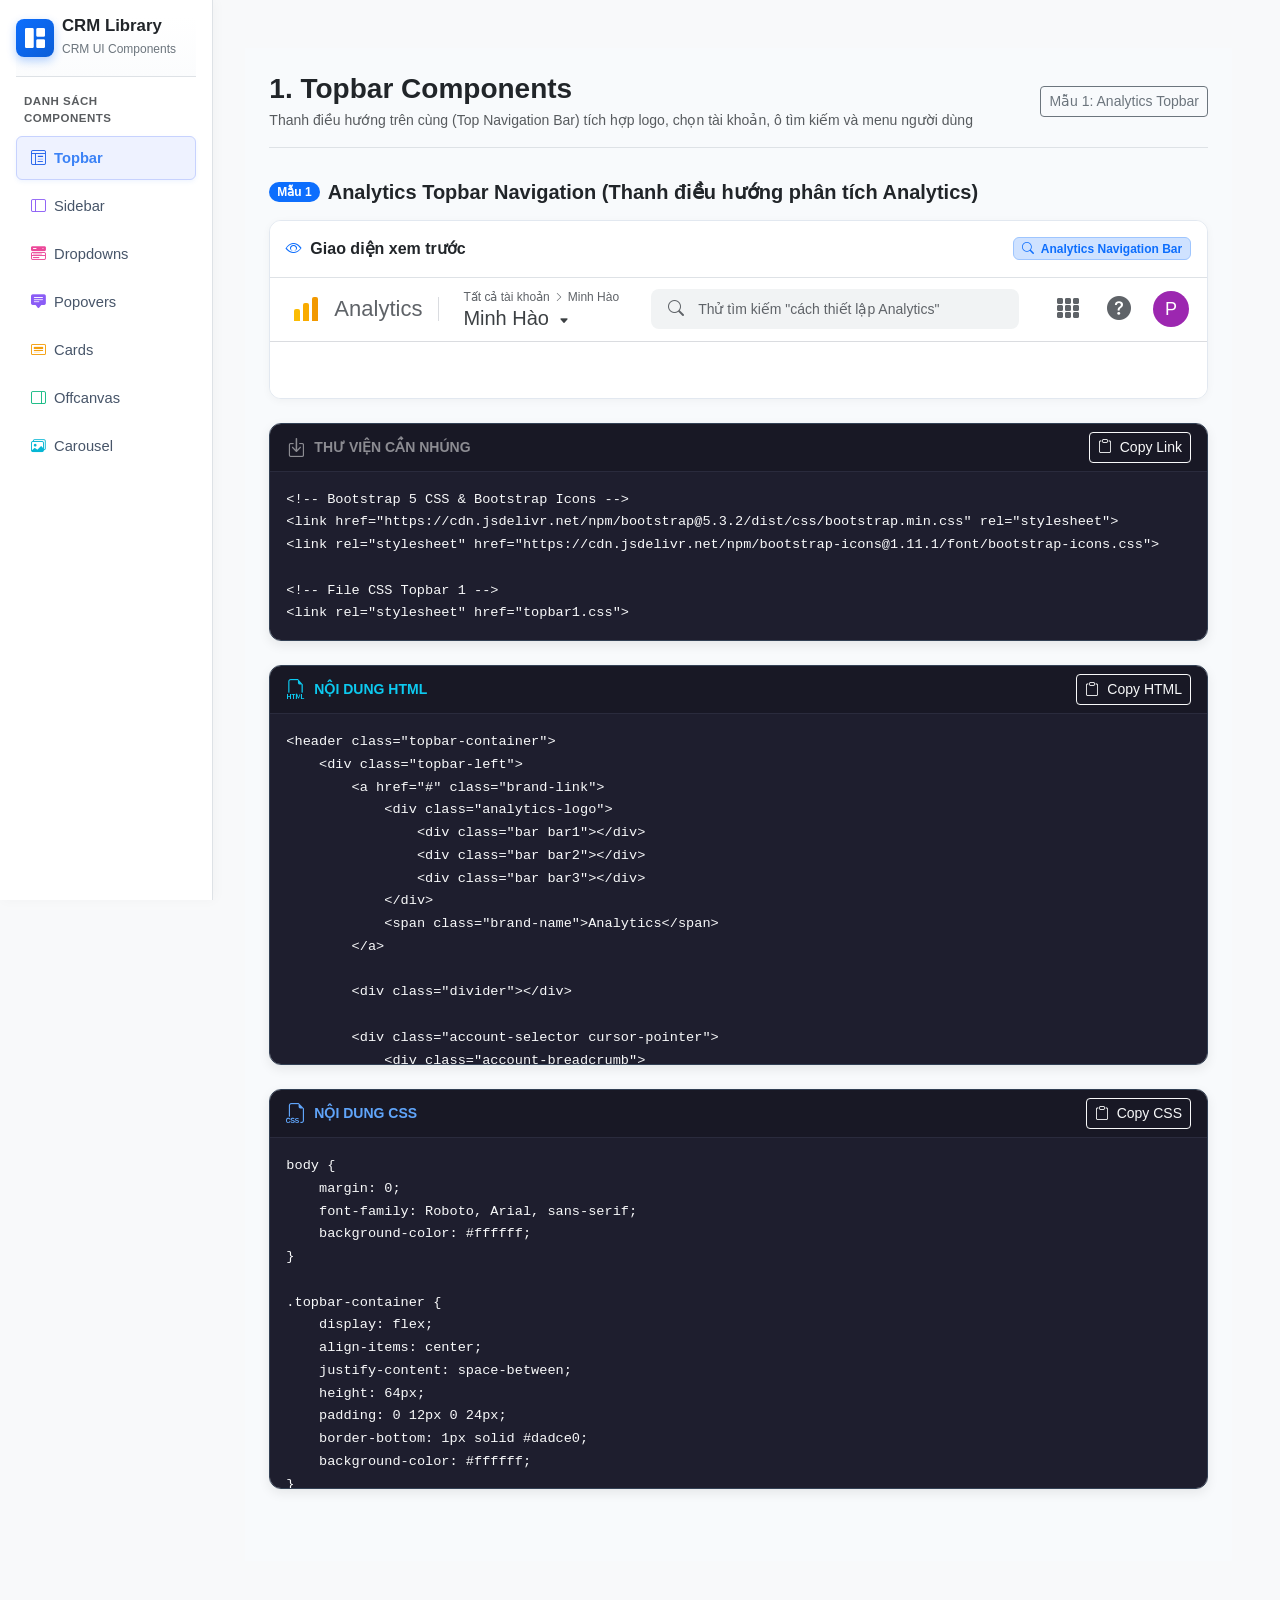
==== commit 39c602bf: "'add_offcanvas_carousel'" ====
--- a/index.html
+++ b/index.html
@@ -19,6 +19,8 @@
     <link rel="stylesheet" href="card1.css">
     <link rel="stylesheet" href="offcanvas1.css">
     <link rel="stylesheet" href="offcanvas2.css">
+    <link rel="stylesheet" href="offcanvas3.css">
+    <link rel="stylesheet" href="carousel1.css">
     <link rel="stylesheet" href="testcss.css">
 
     <style>
@@ -99,6 +101,15 @@
                         <span class="d-flex align-items-center gap-2">
                             <i class="bi bi-layout-sidebar-reverse" style="color: #10b981;"></i>
                             <span>Offcanvas</span>
+                        </span>
+                    </button>
+
+                    <button class="nav-link d-flex align-items-center justify-content-between mb-1"
+                        id="tab-carousel-btn" data-bs-toggle="pill" data-bs-target="#tab-carousel" type="button"
+                        role="tab" aria-controls="tab-carousel" aria-selected="false">
+                        <span class="d-flex align-items-center gap-2">
+                            <i class="bi bi-images" style="color: #06b6d4;"></i>
+                            <span>Carousel</span>
                         </span>
                     </button>
                 </div>
@@ -2216,6 +2227,7 @@
                             <div class="d-flex flex-wrap gap-2">
                                 <a href="#offcanvas-mau-1" class="btn btn-sm btn-outline-secondary">Mẫu 1: Insights Offcanvas</a>
                                 <a href="#offcanvas-mau-2" class="btn btn-sm btn-outline-secondary">Mẫu 2: Notes Offcanvas</a>
+                                <a href="#offcanvas-mau-3" class="btn btn-sm btn-outline-secondary">Mẫu 3: Compare Offcanvas</a>
                             </div>
                         </div>
 
@@ -3160,6 +3172,1541 @@
                                 </div>
                             </div>
                         </section>
+                        <section id="offcanvas-mau-3" class="mb-5 pt-2">
+                            <div class="d-flex align-items-center gap-2 mb-3">
+                                <span class="badge text-bg-primary px-2 py-1 rounded-pill">Mẫu 3</span>
+                                <h2 class="h5 fw-bold mb-0">Analytics Compare Offcanvas (Bảng so sánh dữ liệu trượt từ trên xuống)</h2>
+                            </div>
+
+                            <div class="preview-card mb-4 bg-white">
+                                <div class="card-header bg-white py-3 px-3 d-flex align-items-center justify-content-between border-bottom">
+                                    <span class="fw-bold text-dark d-flex align-items-center gap-2">
+                                        <i class="bi bi-eye text-primary"></i> Giao diện xem trước
+                                    </span>
+                                    <span class="badge bg-primary-subtle text-primary border border-primary-subtle">
+                                        <i class="bi bi-layout-sidebar-reverse me-1"></i> Top Offcanvas Comparison
+                                    </span>
+                                </div>
+                                <div class="p-5 preview-container d-flex justify-content-center align-items-center" id="preview-offcanvas3" style="background-color: #f8fafc; min-height: 240px; border-radius: 8px;">
+<!DOCTYPE html>
+<html lang="en">
+<head>
+<meta charset="UTF-8">
+<meta name="viewport" content="width=device-width, initial-scale=1.0">
+<title>Analytics Compare Offcanvas</title>
+<link href="https://cdn.jsdelivr.net/npm/bootstrap@5.3.2/dist/css/bootstrap.min.css" rel="stylesheet">
+<link rel="stylesheet" href="https://cdn.jsdelivr.net/npm/bootstrap-icons@1.11.1/font/bootstrap-icons.css">
+<link rel="stylesheet" href="offcanvas3.css">
+</head>
+<body class="bg-light p-5">
+
+<button class="btn btn-outline-primary" type="button" data-bs-toggle="offcanvas" data-bs-target="#compareOffcanvas">
+    Mở bảng so sánh
+</button>
+
+<div class="offcanvas offcanvas-top custom-compare-offcanvas shadow-lg" tabindex="-1" id="compareOffcanvas">
+    
+    <div class="offcanvas-header custom-header flex-column align-items-stretch p-0 border-bottom">
+        
+        <div class="d-flex align-items-center justify-content-between p-3">
+            <div class="d-flex align-items-center gap-3">
+                <button type="button" class="btn-close-custom" data-bs-dismiss="offcanvas">
+                    <i class="bi bi-x-lg"></i>
+                </button>
+                <span class="fs-5 text-dark" style="font-weight: 400;">Áp dụng một phép so sánh</span>
+            </div>
+
+            <div class="search-box-wrapper mx-4 flex-grow-1" style="max-width: 600px;">
+                <div class="search-box">
+                    <i class="bi bi-search search-icon"></i>
+                    <input type="text" class="search-input" id="tableSearchInput" placeholder="Tìm kiếm">
+                </div>
+            </div>
+
+            <div class="d-flex gap-2">
+                <button class="btn btn-outline-primary d-flex align-items-center gap-2 custom-btn-outline">
+                    <i class="bi bi-plus-lg"></i> Tạo mới
+                </button>
+                <button class="btn btn-primary px-4 custom-btn-primary">Áp dụng</button>
+            </div>
+        </div>
+
+        <div class="selected-pills-container px-4 pb-3 d-flex flex-wrap gap-2" id="selectedPillsArea">
+            
+        </div>
+
+    </div>
+
+    <div class="offcanvas-body p-0 d-flex flex-column custom-scrollbar">
+        
+        <div class="table-responsive flex-grow-1">
+            <table class="table custom-table align-middle mb-0" id="compareTable">
+                <thead>
+                    <tr>
+                        <th style="width: 48px;" class="text-center"></th>
+                        <th style="width: 250px;">Tên</th>
+                        <th style="width: 350px;">Nội dung mô tả</th>
+                        <th>Tóm tắt</th>
+                        <th style="width: 48px;"></th>
+                    </tr>
+                </thead>
+                <tbody id="tableBody">
+                    
+                    <tr class="table-row">
+                        <td class="text-center">
+                            <input class="form-check-input custom-checkbox" type="checkbox" value="Tất cả người dùng" data-type="T">
+                        </td>
+                        <td class="row-name">Tất cả người dùng</td>
+                        <td class="row-desc">Bao gồm tất cả dữ liệu của bạn.</td>
+                        <td class="row-summary"></td>
+                        <td></td>
+                    </tr>
+
+                    <tr class="table-row">
+                        <td class="text-center">
+                            <input class="form-check-input custom-checkbox" type="checkbox" value="Lưu lượng truy cập trực tiếp" data-type="L">
+                        </td>
+                        <td class="row-name">Lưu lượng truy cập trực tiếp</td>
+                        <td class="row-desc">Các phiên được thu nạp trực tiếp.</td>
+                        <td class="row-summary text-muted">Nhóm kênh mặc định của phiên hoạt động khớp chính xác 'Direct'</td>
+                        <td class="text-center"><i class="bi bi-three-dots-vertical text-secondary cursor-pointer"></i></td>
+                    </tr>
+
+                    <tr class="table-row">
+                        <td class="text-center">
+                            <input class="form-check-input custom-checkbox" type="checkbox" value="Lưu lượng tự nhiên" data-type="L">
+                        </td>
+                        <td class="row-name">Lưu lượng tự nhiên</td>
+                        <td class="row-desc">Các phiên được thu nạp thông qua kênh tự nhiên.</td>
+                        <td class="row-summary text-muted">Nhóm kênh mặc định của phiên hoạt động khớp chính xác 'Organic Search|Organic Video|Organic Social|Organic Shopping'</td>
+                        <td class="text-center"><i class="bi bi-three-dots-vertical text-secondary cursor-pointer"></i></td>
+                    </tr>
+
+                    <tr class="table-row">
+                        <td class="text-center">
+                            <input class="form-check-input custom-checkbox" type="checkbox" value="Lưu lượng truy cập có trả phí" data-type="L">
+                        </td>
+                        <td class="row-name">Lưu lượng truy cập có trả phí</td>
+                        <td class="row-desc">Các phiên được thu nạp thông qua kênh có tính phí.</td>
+                        <td class="row-summary text-muted">Nhóm kênh mặc định của phiên hoạt động khớp chính xác 'Paid Shopping|Paid Search|Paid Social|Paid Other|Paid Video|Display|Cross-network|Audio'</td>
+                        <td class="text-center"><i class="bi bi-three-dots-vertical text-secondary cursor-pointer"></i></td>
+                    </tr>
+
+                    <tr class="table-row">
+                        <td class="text-center">
+                            <input class="form-check-input custom-checkbox" type="checkbox" value="Lưu lượng truy cập thông qua email" data-type="L">
+                        </td>
+                        <td class="row-name">Lưu lượng truy cập thông qua email, tin nhắn SMS và thông báo đẩy</td>
+                        <td class="row-desc">Các phiên được thu nạp thông qua email, tin nhắn SMS hoặc thông báo đẩy.</td>
+                        <td class="row-summary text-muted">Nhóm kênh mặc định của phiên hoạt động khớp chính xác 'Email|SMS|Mobile Push Notifications'</td>
+                        <td class="text-center"><i class="bi bi-three-dots-vertical text-secondary cursor-pointer"></i></td>
+                    </tr>
+
+                    <tr class="table-row">
+                        <td class="text-center">
+                            <input class="form-check-input custom-checkbox" type="checkbox" value="Lưu lượng truy cập thông qua lượt giới thiệu" data-type="L">
+                        </td>
+                        <td class="row-name">Lưu lượng truy cập thông qua lượt giới thiệu và đơn vị liên kết</td>
+                        <td class="row-desc">Các phiên được thu nạp thông qua lượt giới thiệu hoặc đơn vị liên kết.</td>
+                        <td class="row-summary text-muted">Nhóm kênh mặc định của phiên hoạt động khớp chính xác 'Referral|Affiliates'</td>
+                        <td class="text-center"><i class="bi bi-three-dots-vertical text-secondary cursor-pointer"></i></td>
+                    </tr>
+
+                    <tr class="table-row">
+                        <td class="text-center">
+                            <input class="form-check-input custom-checkbox" type="checkbox" value="Lưu lượng truy cập trên thiết bị di động" data-type="L">
+                        </td>
+                        <td class="row-name">Lưu lượng truy cập trên thiết bị di động</td>
+                        <td class="row-desc">Lưu lượng truy cập trên điện thoại di động.</td>
+                        <td class="row-summary text-muted">Danh mục thiết bị khớp chính xác 'mobile'</td>
+                        <td class="text-center"><i class="bi bi-three-dots-vertical text-secondary cursor-pointer"></i></td>
+                    </tr>
+
+                    <tr class="table-row">
+                        <td class="text-center">
+                            <input class="form-check-input custom-checkbox" type="checkbox" value="Lưu lượng truy cập vào web" data-type="L">
+                        </td>
+                        <td class="row-name">Lưu lượng truy cập vào web</td>
+                        <td class="row-desc">Lưu lượng truy cập trên máy tính.</td>
+                        <td class="row-summary text-muted">Danh mục thiết bị khớp chính xác 'desktop'</td>
+                        <td class="text-center"><i class="bi bi-three-dots-vertical text-secondary cursor-pointer"></i></td>
+                    </tr>
+
+                    <tr class="table-row">
+                        <td class="text-center">
+                            <input class="form-check-input custom-checkbox" type="checkbox" value="Lưu lượng truy cập trên máy tính bảng" data-type="L">
+                        </td>
+                        <td class="row-name">Lưu lượng truy cập trên máy tính bảng</td>
+                        <td class="row-desc">Lưu lượng truy cập trên máy tính bảng.</td>
+                        <td class="row-summary text-muted">Danh mục thiết bị khớp chính xác 'tablet'</td>
+                        <td class="text-center"><i class="bi bi-three-dots-vertical text-secondary cursor-pointer"></i></td>
+                    </tr>
+
+                </tbody>
+            </table>
+        </div>
+
+        <div class="offcanvas-footer border-top p-3 d-flex justify-content-end align-items-center bg-white gap-4 mt-auto">
+            
+            <div class="d-flex align-items-center gap-3">
+                <span class="text-secondary" style="font-size: 13px;">Số mục trên mỗi trang:</span>
+                <select class="form-select form-select-sm custom-select" style="width: 70px;">
+                    <option value="10">10</option>
+                    <option value="20">20</option>
+                    <option value="50">50</option>
+                </select>
+            </div>
+
+            <div class="text-secondary" style="font-size: 13px;" id="paginationText">1 – 9/9</div>
+
+            <div class="d-flex gap-1">
+                <button class="btn btn-sm btn-icon text-secondary" disabled><i class="bi bi-chevron-bar-left"></i></button>
+                <button class="btn btn-sm btn-icon text-secondary" disabled><i class="bi bi-chevron-left"></i></button>
+                <button class="btn btn-sm btn-icon text-secondary" disabled><i class="bi bi-chevron-right"></i></button>
+                <button class="btn btn-sm btn-icon text-secondary" disabled><i class="bi bi-chevron-bar-right"></i></button>
+            </div>
+
+        </div>
+
+    </div>
+
+</div>
+
+<script src="https://cdn.jsdelivr.net/npm/bootstrap@5.3.2/dist/js/bootstrap.bundle.min.js"></script>
+<script src="offcanvas3.js"></script>
+</body>
+</html>
+                                </div>
+                            </div>
+
+                            <div class="code-card mb-4">
+                                <div class="code-header py-2 px-3 d-flex justify-content-between align-items-center">
+                                    <div class="text-white-50 fw-bold small d-flex align-items-center gap-2">
+                                        <i class="bi bi-box-arrow-in-down fs-5"></i> THƯ VIỆN CẦN NHÚNG
+                                    </div>
+                                    <button class="btn btn-sm btn-outline-light copy-btn" onclick="copyCode('dep-code-offcanvas3', this)">
+                                        <i class="bi bi-clipboard me-1"></i> Copy Link
+                                    </button>
+                                </div>
+                                <div class="p-0">
+                                    <pre class="text-light m-0 p-3 code-pre"><code id="dep-code-offcanvas3">&lt;!-- Bootstrap 5 CSS &amp; Bootstrap Icons --&gt;
+&lt;link href="https://cdn.jsdelivr.net/npm/bootstrap@5.3.2/dist/css/bootstrap.min.css" rel="stylesheet"&gt;
+&lt;link rel="stylesheet" href="https://cdn.jsdelivr.net/npm/bootstrap-icons@1.11.1/font/bootstrap-icons.css"&gt;
+
+&lt;!-- File CSS Offcanvas 3 --&gt;
+&lt;link rel="stylesheet" href="offcanvas3.css"&gt;
+
+&lt;!-- Bootstrap 5 JS Bundle --&gt;
+&lt;script src="https://cdn.jsdelivr.net/npm/bootstrap@5.3.2/dist/js/bootstrap.bundle.min.js"&gt;&lt;/script&gt;
+
+&lt;!-- File JS Offcanvas 3 --&gt;
+&lt;script src="offcanvas3.js"&gt;&lt;/script&gt;</code></pre>
+                                </div>
+                            </div>
+
+                            <div class="code-card mb-4">
+                                <div class="code-header py-2 px-3 d-flex justify-content-between align-items-center">
+                                    <div class="text-warning fw-bold small d-flex align-items-center gap-2">
+                                        <i class="bi bi-filetype-html fs-5"></i> NỘI DUNG HTML
+                                    </div>
+                                    <button class="btn btn-sm btn-outline-light copy-btn" onclick="copyCode('code-html-offcanvas3', this)">
+                                        <i class="bi bi-clipboard me-1"></i> Copy HTML
+                                    </button>
+                                </div>
+                                <div class="p-0">
+                                    <pre class="text-light m-0 p-3 code-pre"><code id="code-html-offcanvas3">&lt;!DOCTYPE html&gt;
+&lt;html lang=&quot;en&quot;&gt;
+&lt;head&gt;
+&lt;meta charset=&quot;UTF-8&quot;&gt;
+&lt;meta name=&quot;viewport&quot; content=&quot;width=device-width, initial-scale=1.0&quot;&gt;
+&lt;title&gt;Analytics Compare Offcanvas&lt;/title&gt;
+&lt;link href=&quot;https://cdn.jsdelivr.net/npm/bootstrap@5.3.2/dist/css/bootstrap.min.css&quot; rel=&quot;stylesheet&quot;&gt;
+&lt;link rel=&quot;stylesheet&quot; href=&quot;https://cdn.jsdelivr.net/npm/bootstrap-icons@1.11.1/font/bootstrap-icons.css&quot;&gt;
+&lt;link rel=&quot;stylesheet&quot; href=&quot;offcanvas3.css&quot;&gt;
+&lt;/head&gt;
+&lt;body class=&quot;bg-light p-5&quot;&gt;
+
+&lt;button class=&quot;btn btn-outline-primary&quot; type=&quot;button&quot; data-bs-toggle=&quot;offcanvas&quot; data-bs-target=&quot;#compareOffcanvas&quot;&gt;
+    Mở bảng so sánh
+&lt;/button&gt;
+
+&lt;div class=&quot;offcanvas offcanvas-top custom-compare-offcanvas shadow-lg&quot; tabindex=&quot;-1&quot; id=&quot;compareOffcanvas&quot;&gt;
+    
+    &lt;div class=&quot;offcanvas-header custom-header flex-column align-items-stretch p-0 border-bottom&quot;&gt;
+        
+        &lt;div class=&quot;d-flex align-items-center justify-content-between p-3&quot;&gt;
+            &lt;div class=&quot;d-flex align-items-center gap-3&quot;&gt;
+                &lt;button type=&quot;button&quot; class=&quot;btn-close-custom&quot; data-bs-dismiss=&quot;offcanvas&quot;&gt;
+                    &lt;i class=&quot;bi bi-x-lg&quot;&gt;&lt;/i&gt;
+                &lt;/button&gt;
+                &lt;span class=&quot;fs-5 text-dark&quot; style=&quot;font-weight: 400;&quot;&gt;Áp dụng một phép so sánh&lt;/span&gt;
+            &lt;/div&gt;
+
+            &lt;div class=&quot;search-box-wrapper mx-4 flex-grow-1&quot; style=&quot;max-width: 600px;&quot;&gt;
+                &lt;div class=&quot;search-box&quot;&gt;
+                    &lt;i class=&quot;bi bi-search search-icon&quot;&gt;&lt;/i&gt;
+                    &lt;input type=&quot;text&quot; class=&quot;search-input&quot; id=&quot;tableSearchInput&quot; placeholder=&quot;Tìm kiếm&quot;&gt;
+                &lt;/div&gt;
+            &lt;/div&gt;
+
+            &lt;div class=&quot;d-flex gap-2&quot;&gt;
+                &lt;button class=&quot;btn btn-outline-primary d-flex align-items-center gap-2 custom-btn-outline&quot;&gt;
+                    &lt;i class=&quot;bi bi-plus-lg&quot;&gt;&lt;/i&gt; Tạo mới
+                &lt;/button&gt;
+                &lt;button class=&quot;btn btn-primary px-4 custom-btn-primary&quot;&gt;Áp dụng&lt;/button&gt;
+            &lt;/div&gt;
+        &lt;/div&gt;
+
+        &lt;div class=&quot;selected-pills-container px-4 pb-3 d-flex flex-wrap gap-2&quot; id=&quot;selectedPillsArea&quot;&gt;
+            
+        &lt;/div&gt;
+
+    &lt;/div&gt;
+
+    &lt;div class=&quot;offcanvas-body p-0 d-flex flex-column custom-scrollbar&quot;&gt;
+        
+        &lt;div class=&quot;table-responsive flex-grow-1&quot;&gt;
+            &lt;table class=&quot;table custom-table align-middle mb-0&quot; id=&quot;compareTable&quot;&gt;
+                &lt;thead&gt;
+                    &lt;tr&gt;
+                        &lt;th style=&quot;width: 48px;&quot; class=&quot;text-center&quot;&gt;&lt;/th&gt;
+                        &lt;th style=&quot;width: 250px;&quot;&gt;Tên&lt;/th&gt;
+                        &lt;th style=&quot;width: 350px;&quot;&gt;Nội dung mô tả&lt;/th&gt;
+                        &lt;th&gt;Tóm tắt&lt;/th&gt;
+                        &lt;th style=&quot;width: 48px;&quot;&gt;&lt;/th&gt;
+                    &lt;/tr&gt;
+                &lt;/thead&gt;
+                &lt;tbody id=&quot;tableBody&quot;&gt;
+                    
+                    &lt;tr class=&quot;table-row&quot;&gt;
+                        &lt;td class=&quot;text-center&quot;&gt;
+                            &lt;input class=&quot;form-check-input custom-checkbox&quot; type=&quot;checkbox&quot; value=&quot;Tất cả người dùng&quot; data-type=&quot;T&quot;&gt;
+                        &lt;/td&gt;
+                        &lt;td class=&quot;row-name&quot;&gt;Tất cả người dùng&lt;/td&gt;
+                        &lt;td class=&quot;row-desc&quot;&gt;Bao gồm tất cả dữ liệu của bạn.&lt;/td&gt;
+                        &lt;td class=&quot;row-summary&quot;&gt;&lt;/td&gt;
+                        &lt;td&gt;&lt;/td&gt;
+                    &lt;/tr&gt;
+
+                    &lt;tr class=&quot;table-row&quot;&gt;
+                        &lt;td class=&quot;text-center&quot;&gt;
+                            &lt;input class=&quot;form-check-input custom-checkbox&quot; type=&quot;checkbox&quot; value=&quot;Lưu lượng truy cập trực tiếp&quot; data-type=&quot;L&quot;&gt;
+                        &lt;/td&gt;
+                        &lt;td class=&quot;row-name&quot;&gt;Lưu lượng truy cập trực tiếp&lt;/td&gt;
+                        &lt;td class=&quot;row-desc&quot;&gt;Các phiên được thu nạp trực tiếp.&lt;/td&gt;
+                        &lt;td class=&quot;row-summary text-muted&quot;&gt;Nhóm kênh mặc định của phiên hoạt động khớp chính xác &#039;Direct&#039;&lt;/td&gt;
+                        &lt;td class=&quot;text-center&quot;&gt;&lt;i class=&quot;bi bi-three-dots-vertical text-secondary cursor-pointer&quot;&gt;&lt;/i&gt;&lt;/td&gt;
+                    &lt;/tr&gt;
+
+                    &lt;tr class=&quot;table-row&quot;&gt;
+                        &lt;td class=&quot;text-center&quot;&gt;
+                            &lt;input class=&quot;form-check-input custom-checkbox&quot; type=&quot;checkbox&quot; value=&quot;Lưu lượng tự nhiên&quot; data-type=&quot;L&quot;&gt;
+                        &lt;/td&gt;
+                        &lt;td class=&quot;row-name&quot;&gt;Lưu lượng tự nhiên&lt;/td&gt;
+                        &lt;td class=&quot;row-desc&quot;&gt;Các phiên được thu nạp thông qua kênh tự nhiên.&lt;/td&gt;
+                        &lt;td class=&quot;row-summary text-muted&quot;&gt;Nhóm kênh mặc định của phiên hoạt động khớp chính xác &#039;Organic Search|Organic Video|Organic Social|Organic Shopping&#039;&lt;/td&gt;
+                        &lt;td class=&quot;text-center&quot;&gt;&lt;i class=&quot;bi bi-three-dots-vertical text-secondary cursor-pointer&quot;&gt;&lt;/i&gt;&lt;/td&gt;
+                    &lt;/tr&gt;
+
+                    &lt;tr class=&quot;table-row&quot;&gt;
+                        &lt;td class=&quot;text-center&quot;&gt;
+                            &lt;input class=&quot;form-check-input custom-checkbox&quot; type=&quot;checkbox&quot; value=&quot;Lưu lượng truy cập có trả phí&quot; data-type=&quot;L&quot;&gt;
+                        &lt;/td&gt;
+                        &lt;td class=&quot;row-name&quot;&gt;Lưu lượng truy cập có trả phí&lt;/td&gt;
+                        &lt;td class=&quot;row-desc&quot;&gt;Các phiên được thu nạp thông qua kênh có tính phí.&lt;/td&gt;
+                        &lt;td class=&quot;row-summary text-muted&quot;&gt;Nhóm kênh mặc định của phiên hoạt động khớp chính xác &#039;Paid Shopping|Paid Search|Paid Social|Paid Other|Paid Video|Display|Cross-network|Audio&#039;&lt;/td&gt;
+                        &lt;td class=&quot;text-center&quot;&gt;&lt;i class=&quot;bi bi-three-dots-vertical text-secondary cursor-pointer&quot;&gt;&lt;/i&gt;&lt;/td&gt;
+                    &lt;/tr&gt;
+
+                    &lt;tr class=&quot;table-row&quot;&gt;
+                        &lt;td class=&quot;text-center&quot;&gt;
+                            &lt;input class=&quot;form-check-input custom-checkbox&quot; type=&quot;checkbox&quot; value=&quot;Lưu lượng truy cập thông qua email&quot; data-type=&quot;L&quot;&gt;
+                        &lt;/td&gt;
+                        &lt;td class=&quot;row-name&quot;&gt;Lưu lượng truy cập thông qua email, tin nhắn SMS và thông báo đẩy&lt;/td&gt;
+                        &lt;td class=&quot;row-desc&quot;&gt;Các phiên được thu nạp thông qua email, tin nhắn SMS hoặc thông báo đẩy.&lt;/td&gt;
+                        &lt;td class=&quot;row-summary text-muted&quot;&gt;Nhóm kênh mặc định của phiên hoạt động khớp chính xác &#039;Email|SMS|Mobile Push Notifications&#039;&lt;/td&gt;
+                        &lt;td class=&quot;text-center&quot;&gt;&lt;i class=&quot;bi bi-three-dots-vertical text-secondary cursor-pointer&quot;&gt;&lt;/i&gt;&lt;/td&gt;
+                    &lt;/tr&gt;
+
+                    &lt;tr class=&quot;table-row&quot;&gt;
+                        &lt;td class=&quot;text-center&quot;&gt;
+                            &lt;input class=&quot;form-check-input custom-checkbox&quot; type=&quot;checkbox&quot; value=&quot;Lưu lượng truy cập thông qua lượt giới thiệu&quot; data-type=&quot;L&quot;&gt;
+                        &lt;/td&gt;
+                        &lt;td class=&quot;row-name&quot;&gt;Lưu lượng truy cập thông qua lượt giới thiệu và đơn vị liên kết&lt;/td&gt;
+                        &lt;td class=&quot;row-desc&quot;&gt;Các phiên được thu nạp thông qua lượt giới thiệu hoặc đơn vị liên kết.&lt;/td&gt;
+                        &lt;td class=&quot;row-summary text-muted&quot;&gt;Nhóm kênh mặc định của phiên hoạt động khớp chính xác &#039;Referral|Affiliates&#039;&lt;/td&gt;
+                        &lt;td class=&quot;text-center&quot;&gt;&lt;i class=&quot;bi bi-three-dots-vertical text-secondary cursor-pointer&quot;&gt;&lt;/i&gt;&lt;/td&gt;
+                    &lt;/tr&gt;
+
+                    &lt;tr class=&quot;table-row&quot;&gt;
+                        &lt;td class=&quot;text-center&quot;&gt;
+                            &lt;input class=&quot;form-check-input custom-checkbox&quot; type=&quot;checkbox&quot; value=&quot;Lưu lượng truy cập trên thiết bị di động&quot; data-type=&quot;L&quot;&gt;
+                        &lt;/td&gt;
+                        &lt;td class=&quot;row-name&quot;&gt;Lưu lượng truy cập trên thiết bị di động&lt;/td&gt;
+                        &lt;td class=&quot;row-desc&quot;&gt;Lưu lượng truy cập trên điện thoại di động.&lt;/td&gt;
+                        &lt;td class=&quot;row-summary text-muted&quot;&gt;Danh mục thiết bị khớp chính xác &#039;mobile&#039;&lt;/td&gt;
+                        &lt;td class=&quot;text-center&quot;&gt;&lt;i class=&quot;bi bi-three-dots-vertical text-secondary cursor-pointer&quot;&gt;&lt;/i&gt;&lt;/td&gt;
+                    &lt;/tr&gt;
+
+                    &lt;tr class=&quot;table-row&quot;&gt;
+                        &lt;td class=&quot;text-center&quot;&gt;
+                            &lt;input class=&quot;form-check-input custom-checkbox&quot; type=&quot;checkbox&quot; value=&quot;Lưu lượng truy cập vào web&quot; data-type=&quot;L&quot;&gt;
+                        &lt;/td&gt;
+                        &lt;td class=&quot;row-name&quot;&gt;Lưu lượng truy cập vào web&lt;/td&gt;
+                        &lt;td class=&quot;row-desc&quot;&gt;Lưu lượng truy cập trên máy tính.&lt;/td&gt;
+                        &lt;td class=&quot;row-summary text-muted&quot;&gt;Danh mục thiết bị khớp chính xác &#039;desktop&#039;&lt;/td&gt;
+                        &lt;td class=&quot;text-center&quot;&gt;&lt;i class=&quot;bi bi-three-dots-vertical text-secondary cursor-pointer&quot;&gt;&lt;/i&gt;&lt;/td&gt;
+                    &lt;/tr&gt;
+
+                    &lt;tr class=&quot;table-row&quot;&gt;
+                        &lt;td class=&quot;text-center&quot;&gt;
+                            &lt;input class=&quot;form-check-input custom-checkbox&quot; type=&quot;checkbox&quot; value=&quot;Lưu lượng truy cập trên máy tính bảng&quot; data-type=&quot;L&quot;&gt;
+                        &lt;/td&gt;
+                        &lt;td class=&quot;row-name&quot;&gt;Lưu lượng truy cập trên máy tính bảng&lt;/td&gt;
+                        &lt;td class=&quot;row-desc&quot;&gt;Lưu lượng truy cập trên máy tính bảng.&lt;/td&gt;
+                        &lt;td class=&quot;row-summary text-muted&quot;&gt;Danh mục thiết bị khớp chính xác &#039;tablet&#039;&lt;/td&gt;
+                        &lt;td class=&quot;text-center&quot;&gt;&lt;i class=&quot;bi bi-three-dots-vertical text-secondary cursor-pointer&quot;&gt;&lt;/i&gt;&lt;/td&gt;
+                    &lt;/tr&gt;
+
+                &lt;/tbody&gt;
+            &lt;/table&gt;
+        &lt;/div&gt;
+
+        &lt;div class=&quot;offcanvas-footer border-top p-3 d-flex justify-content-end align-items-center bg-white gap-4 mt-auto&quot;&gt;
+            
+            &lt;div class=&quot;d-flex align-items-center gap-3&quot;&gt;
+                &lt;span class=&quot;text-secondary&quot; style=&quot;font-size: 13px;&quot;&gt;Số mục trên mỗi trang:&lt;/span&gt;
+                &lt;select class=&quot;form-select form-select-sm custom-select&quot; style=&quot;width: 70px;&quot;&gt;
+                    &lt;option value=&quot;10&quot;&gt;10&lt;/option&gt;
+                    &lt;option value=&quot;20&quot;&gt;20&lt;/option&gt;
+                    &lt;option value=&quot;50&quot;&gt;50&lt;/option&gt;
+                &lt;/select&gt;
+            &lt;/div&gt;
+
+            &lt;div class=&quot;text-secondary&quot; style=&quot;font-size: 13px;&quot; id=&quot;paginationText&quot;&gt;1 – 9/9&lt;/div&gt;
+
+            &lt;div class=&quot;d-flex gap-1&quot;&gt;
+                &lt;button class=&quot;btn btn-sm btn-icon text-secondary&quot; disabled&gt;&lt;i class=&quot;bi bi-chevron-bar-left&quot;&gt;&lt;/i&gt;&lt;/button&gt;
+                &lt;button class=&quot;btn btn-sm btn-icon text-secondary&quot; disabled&gt;&lt;i class=&quot;bi bi-chevron-left&quot;&gt;&lt;/i&gt;&lt;/button&gt;
+                &lt;button class=&quot;btn btn-sm btn-icon text-secondary&quot; disabled&gt;&lt;i class=&quot;bi bi-chevron-right&quot;&gt;&lt;/i&gt;&lt;/button&gt;
+                &lt;button class=&quot;btn btn-sm btn-icon text-secondary&quot; disabled&gt;&lt;i class=&quot;bi bi-chevron-bar-right&quot;&gt;&lt;/i&gt;&lt;/button&gt;
+            &lt;/div&gt;
+
+        &lt;/div&gt;
+
+    &lt;/div&gt;
+
+&lt;/div&gt;
+
+&lt;script src=&quot;https://cdn.jsdelivr.net/npm/bootstrap@5.3.2/dist/js/bootstrap.bundle.min.js&quot;&gt;&lt;/script&gt;
+&lt;script src=&quot;offcanvas3.js&quot;&gt;&lt;/script&gt;
+&lt;/body&gt;
+&lt;/html&gt;</code></pre>
+                                </div>
+                            </div>
+
+                            <div class="code-card mb-4">
+                                <div class="code-header py-2 px-3 d-flex justify-content-between align-items-center">
+                                    <div class="text-info fw-bold small d-flex align-items-center gap-2">
+                                        <i class="bi bi-filetype-css fs-5"></i> NỘI DUNG CSS
+                                    </div>
+                                    <button class="btn btn-sm btn-outline-light copy-btn" onclick="copyCode('code-css-offcanvas3', this)">
+                                        <i class="bi bi-clipboard me-1"></i> Copy CSS
+                                    </button>
+                                </div>
+                                <div class="p-0">
+                                    <pre class="text-light m-0 p-3 code-pre"><code id="code-css-offcanvas3">body {
+    font-family: Roboto, Arial, sans-serif;
+}
+
+.custom-compare-offcanvas {
+    height: 90vh !important;
+    background-color: #ffffff;
+    border-bottom-left-radius: 8px;
+    border-bottom-right-radius: 8px;
+}
+
+.custom-scrollbar::-webkit-scrollbar {
+    width: 6px;
+}
+.custom-scrollbar::-webkit-scrollbar-thumb {
+    background-color: #dadce0;
+    border-radius: 4px;
+}
+
+.btn-close-custom {
+    width: 40px;
+    height: 40px;
+    border-radius: 50%;
+    border: none;
+    background-color: transparent;
+    display: flex;
+    justify-content: center;
+    align-items: center;
+    color: #5f6368;
+    transition: background-color 0.2s;
+    font-size: 20px;
+}
+.btn-close-custom:hover {
+    background-color: #f1f3f4;
+}
+
+.custom-btn-outline {
+    color: #1a73e8;
+    border-color: #dadce0;
+    font-weight: 500;
+}
+.custom-btn-outline:hover {
+    background-color: #f8f9fa;
+    border-color: #dadce0;
+    color: #174ea6;
+}
+
+.custom-btn-primary {
+    background-color: #4285f4;
+    border-color: #4285f4;
+    font-weight: 500;
+}
+.custom-btn-primary:hover {
+    background-color: #3b78e7;
+    border-color: #3b78e7;
+}
+
+.search-box {
+    display: flex;
+    align-items: center;
+    background-color: #f1f3f4;
+    border-radius: 8px;
+    height: 40px;
+    width: 100%;
+    padding: 0 16px;
+    border: 1px solid transparent;
+    transition: background-color 0.2s, box-shadow 0.2s;
+}
+.search-box:focus-within {
+    background-color: #ffffff;
+    box-shadow: 0 1px 2px rgba(0,0,0,0.1);
+    border-color: #dadce0;
+}
+.search-icon {
+    font-size: 16px;
+    color: #5f6368;
+    margin-right: 12px;
+}
+.search-input {
+    border: none;
+    background: transparent;
+    width: 100%;
+    font-size: 14px;
+    color: #202124;
+    outline: none;
+}
+
+.filter-pill {
+    display: inline-flex;
+    align-items: center;
+    background-color: #f1f3f4;
+    border: 1px solid #dadce0;
+    border-radius: 16px;
+    padding: 4px 10px;
+    font-size: 13px;
+    color: #3c4043;
+}
+
+.pill-icon {
+    width: 20px;
+    height: 20px;
+    border-radius: 50%;
+    display: flex;
+    justify-content: center;
+    align-items: center;
+    color: white;
+    font-size: 11px;
+    font-weight: bold;
+    margin-right: 6px;
+}
+
+.pill-icon.blue { background-color: #1a73e8; }
+.pill-icon.gray { background-color: #9aa0a6; }
+
+.pill-close {
+    margin-left: 6px;
+    cursor: pointer;
+    color: #5f6368;
+    font-size: 14px;
+}
+.pill-close:hover {
+    color: #202124;
+}
+
+.custom-table th {
+    font-size: 12px;
+    font-weight: 500;
+    color: #3c4043;
+    padding: 12px 16px;
+    border-bottom: 1px solid #dadce0;
+}
+
+.custom-table td {
+    padding: 12px 16px;
+    font-size: 13px;
+    color: #3c4043;
+    border-bottom: 1px solid #f1f3f4;
+}
+
+.table-row.selected {
+    background-color: #e8f0fe;
+}
+
+.table-row:hover:not(.selected) {
+    background-color: #f8f9fa;
+}
+
+.row-name { font-weight: 400; color: #202124; }
+.row-desc { color: #3c4043; }
+.row-summary { font-size: 12px; line-height: 1.4; }
+
+.custom-checkbox {
+    width: 18px;
+    height: 18px;
+    cursor: pointer;
+}
+.custom-checkbox:checked {
+    background-color: #1a73e8;
+    border-color: #1a73e8;
+}
+
+.cursor-pointer { cursor: pointer; }
+
+.custom-select {
+    border-color: #dadce0;
+    color: #3c4043;
+    font-size: 13px;
+    box-shadow: none !important;
+}
+
+.btn-icon {
+    width: 32px;
+    height: 32px;
+    border-radius: 50%;
+    display: flex;
+    justify-content: center;
+    align-items: center;
+}
+.btn-icon:not(:disabled):hover {
+    background-color: #f1f3f4;
+}</code></pre>
+                                </div>
+                            </div>
+
+                            <div class="code-card mb-4">
+                                <div class="code-header py-2 px-3 d-flex justify-content-between align-items-center">
+                                    <div class="text-warning fw-bold small d-flex align-items-center gap-2">
+                                        <i class="bi bi-filetype-js fs-5"></i> NỘI DUNG JS
+                                    </div>
+                                    <button class="btn btn-sm btn-outline-light copy-btn" onclick="copyCode('code-js-offcanvas3', this)">
+                                        <i class="bi bi-clipboard me-1"></i> Copy JS
+                                    </button>
+                                </div>
+                                <div class="p-0">
+                                    <pre class="text-light m-0 p-3 code-pre"><code id="code-js-offcanvas3">document.addEventListener(&#039;DOMContentLoaded&#039;, () =&gt; {
+    
+    const searchInput = document.getElementById(&#039;tableSearchInput&#039;);
+    const tableRows = document.querySelectorAll(&#039;.table-row&#039;);
+    const checkboxes = document.querySelectorAll(&#039;.custom-checkbox&#039;);
+    const pillsArea = document.getElementById(&#039;selectedPillsArea&#039;);
+
+    let selectedItems = [];
+
+    searchInput.addEventListener(&#039;input&#039;, (e) =&gt; {
+        const searchTerm = e.target.value.toLowerCase();
+        
+        tableRows.forEach(row =&gt; {
+            const rowName = row.querySelector(&#039;.row-name&#039;).textContent.toLowerCase();
+            const rowDesc = row.querySelector(&#039;.row-desc&#039;).textContent.toLowerCase();
+            
+            if (rowName.includes(searchTerm) || rowDesc.includes(searchTerm)) {
+                row.style.display = &#039;&#039;; 
+            } else {
+                row.style.display = &#039;none&#039;; 
+            }
+        });
+    });
+
+    const renderPills = () =&gt; {
+        pillsArea.innerHTML = &#039;&#039;;
+        
+        selectedItems.forEach((item) =&gt; {
+            const colorClass = item.type === &#039;T&#039; ? &#039;blue&#039; : &#039;gray&#039;;
+            
+            const pillHtml = `
+                &lt;div class=&quot;filter-pill&quot; data-value=&quot;${item.value}&quot;&gt;
+                    &lt;div class=&quot;pill-icon ${colorClass}&quot;&gt;${item.type}&lt;/div&gt;
+                    &lt;span&gt;${item.value}&lt;/span&gt;
+                    &lt;i class=&quot;bi bi-x pill-close ms-2&quot;&gt;&lt;/i&gt;
+                &lt;/div&gt;
+            `;
+            pillsArea.insertAdjacentHTML(&#039;beforeend&#039;, pillHtml);
+        });
+
+        const closeBtns = pillsArea.querySelectorAll(&#039;.pill-close&#039;);
+        closeBtns.forEach(btn =&gt; {
+            btn.addEventListener(&#039;click&#039;, (e) =&gt; {
+                const pillElement = e.target.closest(&#039;.filter-pill&#039;);
+                const valToRem = pillElement.getAttribute(&#039;data-value&#039;);
+                
+                checkboxes.forEach(cb =&gt; {
+                    if (cb.value === valToRem) {
+                        cb.checked = false;
+                        cb.closest(&#039;.table-row&#039;).classList.remove(&#039;selected&#039;);
+                    }
+                });
+
+                selectedItems = selectedItems.filter(i =&gt; i.value !== valToRem);
+                renderPills();
+            });
+        });
+    };
+
+    checkboxes.forEach(cb =&gt; {
+        cb.addEventListener(&#039;change&#039;, (e) =&gt; {
+            const val = e.target.value;
+            const type = e.target.getAttribute(&#039;data-type&#039;);
+            const row = e.target.closest(&#039;.table-row&#039;);
+
+            if (e.target.checked) {
+                
+                selectedItems.push({ value: val, type: type });
+                row.classList.add(&#039;selected&#039;);
+            } else {
+                
+                selectedItems = selectedItems.filter(i =&gt; i.value !== val);
+                row.classList.remove(&#039;selected&#039;);
+            }
+
+            renderPills();
+        });
+    });
+
+    checkboxes[0].checked = true;
+    checkboxes[1].checked = true;
+    checkboxes[5].checked = true;
+    
+    checkboxes[0].dispatchEvent(new Event(&#039;change&#039;));
+    checkboxes[1].dispatchEvent(new Event(&#039;change&#039;));
+    checkboxes[5].dispatchEvent(new Event(&#039;change&#039;));
+
+});</code></pre>
+                                </div>
+                            </div>
+                        </section>
+                    </div>
+                    <div class="tab-pane fade" id="tab-carousel" role="tabpanel" aria-labelledby="tab-carousel-btn">
+                        <div class="d-flex flex-wrap justify-content-between align-items-center pb-3 mb-4 border-bottom gap-2">
+                            <div>
+                                <h1 class="h3 fw-bold mb-1">7. Carousel Components</h1>
+                                <p class="text-muted mb-0 small">Băng chuyền hiển thị danh sách thẻ (Collection Cards Carousel) có nút điều hướng cuộn ngang mượt mà</p>
+                            </div>
+                            <div class="d-flex flex-wrap gap-2">
+                                <a href="#carousel-mau-1" class="btn btn-sm btn-outline-secondary">Mẫu 1: Analytics Carousel Collection</a>
+                            </div>
+                        </div>
+
+                        <section id="carousel-mau-1" class="mb-5 pt-2">
+                            <div class="d-flex align-items-center gap-2 mb-3">
+                                <span class="badge text-bg-primary px-2 py-1 rounded-pill">Mẫu 1</span>
+                                <h2 class="h5 fw-bold mb-0">Analytics Carousel Collection (Băng chuyền bộ sưu tập thẻ kèm menu thao tác)</h2>
+                            </div>
+
+                            <div class="preview-card mb-4 bg-white">
+                                <div class="card-header bg-white py-3 px-3 d-flex align-items-center justify-content-between border-bottom">
+                                    <span class="fw-bold text-dark d-flex align-items-center gap-2">
+                                        <i class="bi bi-eye text-primary"></i> Giao diện xem trước
+                                    </span>
+                                    <span class="badge bg-primary-subtle text-primary border border-primary-subtle">
+                                        <i class="bi bi-images me-1"></i> Interactive Collection Carousel
+                                    </span>
+                                </div>
+                                <div class="p-4 preview-container" id="preview-carousel1" style="background-color: #f8fafc; border-radius: 8px; overflow: hidden;">
+<!DOCTYPE html>
+<html lang="en">
+<head>
+<meta charset="UTF-8">
+<meta name="viewport" content="width=device-width, initial-scale=1.0">
+<title>Analytics Carousel Collection</title>
+<link href="https://cdn.jsdelivr.net/npm/bootstrap@5.3.2/dist/css/bootstrap.min.css" rel="stylesheet">
+<link rel="stylesheet" href="https://cdn.jsdelivr.net/npm/bootstrap-icons@1.11.1/font/bootstrap-icons.css">
+<link rel="stylesheet" href="carousel1.css">
+</head>
+<body class="bg-light p-4">
+
+<div class="container-fluid max-w-1200 mx-auto">
+    
+    <div class="d-flex align-items-center gap-2 mb-3">
+        <h2 class="fs-6 fw-medium text-dark m-0">Bộ sưu tập</h2>
+        <i class="bi bi-question-circle text-secondary cursor-pointer" style="font-size: 14px;"></i>
+    </div>
+
+    <div class="carousel-wrapper position-relative">
+        
+        <button class="nav-btn prev-btn shadow-sm" id="prevBtn" disabled>
+            <i class="bi bi-chevron-left"></i>
+        </button>
+
+        <div class="carousel-track-container" id="trackContainer">
+            <div class="carousel-track d-flex gap-3" id="carouselTrack">
+                
+                <div class="collection-card create-card flex-shrink-0 d-flex flex-column align-items-center justify-content-center cursor-pointer">
+                    <div class="plus-icon-wrapper mb-3">
+                        <div class="plus-line vertical bg-danger"></div>
+                        <div class="plus-line horizontal bg-primary"></div>
+                        <div class="plus-line horizontal-right bg-warning"></div>
+                        <div class="plus-line vertical-bottom bg-success"></div>
+                    </div>
+                    <span class="text-secondary" style="font-size: 13px;">Tạo bộ sưu tập mới</span>
+                </div>
+
+                <div class="collection-card content-card flex-shrink-0 d-flex flex-column bg-white">
+                    <div class="card-header p-3 pb-2 d-flex justify-content-between align-items-start border-bottom gap-2">
+                        <div class="header-left flex-grow-1" style="min-width: 0;">
+                            <h3 class="card-title text-truncate" title="Mục tiêu kinh doanh">Mục tiêu kinh doanh</h3>
+                            <div class="d-flex align-items-center gap-1 mt-1 text-nowrap overflow-hidden">
+                                <span class="badge bg-success-subtle text-success border border-success-subtle rounded-pill fw-medium d-flex align-items-center gap-1 flex-shrink-0" style="font-size: 11px;">
+                                    <i class="bi bi-eye"></i> Đã xuất bản cho tất cả
+                                </span>
+                                <span class="text-muted flex-shrink-0" style="font-size: 10px;">•</span>
+                                <span class="text-secondary text-truncate flex-grow-1" style="font-size: 12px;">Mục tiêu ...</span>
+                            </div>
+                        </div>
+                        <div class="header-right flex-shrink-0 d-flex gap-1 align-items-start position-relative z-3">
+                            <button class="btn btn-sm btn-icon text-secondary"><i class="bi bi-info-circle"></i></button>
+                            <div class="dropdown">
+                                <button class="btn btn-sm btn-icon text-secondary" data-bs-toggle="dropdown" aria-expanded="false" data-bs-offset="0,5">
+                                    <i class="bi bi-three-dots-vertical"></i>
+                                </button>
+                                <ul class="dropdown-menu shadow-sm custom-dropdown">
+                                    <li><a class="dropdown-item d-flex align-items-center gap-3" href="#"><i class="bi bi-eye-slash fs-5"></i> Huỷ xuất bản</a></li>
+                                    <li><a class="dropdown-item d-flex align-items-center gap-3" href="#"><i class="bi bi-pencil fs-5"></i> Chỉnh sửa</a></li>
+                                    <li><a class="dropdown-item d-flex align-items-center gap-3" href="#"><i class="bi bi-files fs-5"></i> Tạo một bản sao</a></li>
+                                    <li><a class="dropdown-item d-flex align-items-center gap-3" href="#"><i class="bi bi-pencil fs-5"></i> Đổi tên</a></li>
+                                    <li><hr class="dropdown-divider"></li>
+                                    <li><a class="dropdown-item d-flex align-items-center gap-3" href="#"><i class="bi bi-trash3 fs-5"></i> Xoá</a></li>
+                                </ul>
+                            </div>
+                        </div>
+                    </div>
+                    <div class="card-body p-3 flex-grow-1 position-relative z-1">
+                        <ul class="list-unstyled m-0 d-flex flex-column gap-1">
+                            <li class="d-flex align-items-start gap-2 text-dark"><i class="bi bi-folder2 text-secondary"></i> <span class="text-truncate" style="font-size: 13px;">Tạo khách hàng tiềm năng</span></li>
+                            <li class="d-flex align-items-start gap-2 text-dark"><i class="bi bi-folder2 text-secondary"></i> <span class="text-truncate" style="font-size: 13px;">Tăng doanh số</span></li>
+                            <li class="d-flex align-items-start gap-2 text-dark"><i class="bi bi-folder2 text-secondary"></i> <span class="text-truncate" style="font-size: 13px;">Tìm hiểu lưu lượng truy cập web...</span></li>
+                            <li class="d-flex align-items-start gap-2 text-dark"><i class="bi bi-folder2 text-secondary"></i> <span class="text-truncate" style="font-size: 13px;">Xem mức độ tương tác và tỷ lệ giữ...</span></li>
+                        </ul>
+                    </div>
+                    <div class="card-footer p-3 pt-0 border-0 bg-white position-relative z-1">
+                        <i class="bi bi-building text-secondary fs-5"></i>
+                    </div>
+                </div>
+
+                <div class="collection-card content-card flex-shrink-0 d-flex flex-column bg-white">
+                    <div class="card-header p-3 pb-2 d-flex justify-content-between align-items-start border-bottom gap-2">
+                        <div class="header-left flex-grow-1" style="min-width: 0;">
+                            <h3 class="card-title text-truncate" title="Người dùng">Người dùng</h3>
+                            <div class="d-flex align-items-center gap-1 mt-1 text-nowrap overflow-hidden">
+                                <span class="badge bg-success-subtle text-success border border-success-subtle rounded-pill fw-medium d-flex align-items-center gap-1 flex-shrink-0" style="font-size: 11px;">
+                                    <i class="bi bi-eye"></i> Đã xuất bản cho tất cả
+                                </span>
+                                <span class="text-muted flex-shrink-0" style="font-size: 10px;">•</span>
+                                <span class="text-secondary text-truncate flex-grow-1" style="font-size: 12px;">Người dù...</span>
+                            </div>
+                        </div>
+                        <div class="header-right flex-shrink-0 d-flex gap-1 align-items-start position-relative z-3">
+                            <button class="btn btn-sm btn-icon text-secondary"><i class="bi bi-info-circle"></i></button>
+                            <div class="dropdown">
+                                <button class="btn btn-sm btn-icon text-secondary" data-bs-toggle="dropdown" aria-expanded="false" data-bs-offset="0,5">
+                                    <i class="bi bi-three-dots-vertical"></i>
+                                </button>
+                                <ul class="dropdown-menu shadow-sm custom-dropdown">
+                                    <li><a class="dropdown-item d-flex align-items-center gap-3" href="#"><i class="bi bi-eye-slash fs-5"></i> Huỷ xuất bản</a></li>
+                                    <li><a class="dropdown-item d-flex align-items-center gap-3" href="#"><i class="bi bi-pencil fs-5"></i> Chỉnh sửa</a></li>
+                                    <li><a class="dropdown-item d-flex align-items-center gap-3" href="#"><i class="bi bi-files fs-5"></i> Tạo một bản sao</a></li>
+                                    <li><a class="dropdown-item d-flex align-items-center gap-3" href="#"><i class="bi bi-pencil fs-5"></i> Đổi tên</a></li>
+                                    <li><hr class="dropdown-divider"></li>
+                                    <li><a class="dropdown-item d-flex align-items-center gap-3" href="#"><i class="bi bi-trash3 fs-5"></i> Xoá</a></li>
+                                </ul>
+                            </div>
+                        </div>
+                    </div>
+                    <div class="card-body p-3 flex-grow-1 position-relative z-1">
+                        <ul class="list-unstyled m-0 d-flex flex-column gap-1">
+                            <li class="d-flex align-items-start gap-2 text-dark"><i class="bi bi-folder2 text-secondary"></i> <span class="text-truncate" style="font-size: 13px;">Thuộc tính người dùng</span></li>
+                            <li class="d-flex align-items-start gap-2 text-dark"><i class="bi bi-folder2 text-secondary"></i> <span class="text-truncate" style="font-size: 13px;">Công nghệ</span></li>
+                        </ul>
+                    </div>
+                    <div class="card-footer p-3 pt-0 border-0 bg-white position-relative z-1">
+                        <i class="bi bi-building text-secondary fs-5"></i>
+                    </div>
+                </div>
+
+                <div class="collection-card content-card flex-shrink-0 d-flex flex-column bg-white">
+                    <div class="card-header p-3 pb-2 d-flex justify-content-between align-items-start border-bottom gap-2">
+                        <div class="header-left flex-grow-1" style="min-width: 0;">
+                            <h3 class="card-title text-truncate" title="Nhập dữ liệu">Nhập dữ liệu</h3>
+                            <div class="d-flex align-items-center gap-1 mt-1 text-nowrap overflow-hidden">
+                                <span class="badge bg-success-subtle text-success border border-success-subtle rounded-pill fw-medium d-flex align-items-center gap-1 flex-shrink-0" style="font-size: 11px;">
+                                    <i class="bi bi-eye"></i> Đã xuất bản cho tất cả
+                                </span>
+                                <span class="text-muted flex-shrink-0" style="font-size: 10px;">•</span>
+                                <span class="text-secondary text-truncate flex-grow-1" style="font-size: 12px;">Nhập dữ ...</span>
+                            </div>
+                        </div>
+                        <div class="header-right flex-shrink-0 d-flex gap-1 align-items-start position-relative z-3">
+                            <button class="btn btn-sm btn-icon text-secondary"><i class="bi bi-info-circle"></i></button>
+                            <div class="dropdown">
+                                <button class="btn btn-sm btn-icon text-secondary" data-bs-toggle="dropdown" aria-expanded="false" data-bs-offset="0,5">
+                                    <i class="bi bi-three-dots-vertical"></i>
+                                </button>
+                                <ul class="dropdown-menu shadow-sm custom-dropdown">
+                                    <li><a class="dropdown-item d-flex align-items-center gap-3" href="#"><i class="bi bi-eye-slash fs-5"></i> Huỷ xuất bản</a></li>
+                                    <li><a class="dropdown-item d-flex align-items-center gap-3" href="#"><i class="bi bi-pencil fs-5"></i> Chỉnh sửa</a></li>
+                                    <li><a class="dropdown-item d-flex align-items-center gap-3" href="#"><i class="bi bi-files fs-5"></i> Tạo một bản sao</a></li>
+                                    <li><a class="dropdown-item d-flex align-items-center gap-3" href="#"><i class="bi bi-pencil fs-5"></i> Đổi tên</a></li>
+                                    <li><hr class="dropdown-divider"></li>
+                                    <li><a class="dropdown-item d-flex align-items-center gap-3" href="#"><i class="bi bi-trash3 fs-5"></i> Xoá</a></li>
+                                </ul>
+                            </div>
+                        </div>
+                    </div>
+                    <div class="card-body p-3 flex-grow-1 position-relative z-1">
+                        <ul class="list-unstyled m-0 d-flex flex-column gap-1">
+                            <li class="d-flex align-items-start gap-2 text-dark"><i class="bi bi-folder2 text-secondary"></i> <span class="text-truncate" style="font-size: 13px;">Xác thực việc nhập dữ liệu chiến dịch</span></li>
+                        </ul>
+                    </div>
+                    <div class="card-footer p-3 pt-0 border-0 bg-white position-relative z-1">
+                        <i class="bi bi-building text-secondary fs-5"></i>
+                    </div>
+                </div>
+
+                <div class="collection-card content-card flex-shrink-0 d-flex flex-column bg-white">
+                    <div class="card-header p-3 pb-2 d-flex justify-content-between align-items-start border-bottom gap-2">
+                        <div class="header-left flex-grow-1" style="min-width: 0;">
+                            <h3 class="card-title text-truncate" title="Tập hợp báo cáo không có...">Tập hợp báo cáo không có...</h3>
+                            <div class="d-flex align-items-center gap-1 mt-1 text-nowrap overflow-hidden">
+                                <span class="badge bg-light text-secondary border rounded-pill fw-medium d-flex align-items-center gap-1 flex-shrink-0" style="font-size: 11px;">
+                                    <i class="bi bi-eye-slash"></i> Chưa được xuất bản
+                                </span>
+                            </div>
+                        </div>
+                        <div class="header-right flex-shrink-0 d-flex gap-1 align-items-start position-relative z-3">
+                            <button class="btn btn-sm btn-icon text-secondary"><i class="bi bi-info-circle"></i></button>
+                            <div class="dropdown">
+                                <button class="btn btn-sm btn-icon text-secondary" data-bs-toggle="dropdown" aria-expanded="false" data-bs-offset="0,5">
+                                    <i class="bi bi-three-dots-vertical"></i>
+                                </button>
+                                <ul class="dropdown-menu shadow-sm custom-dropdown">
+                                    <li><a class="dropdown-item d-flex align-items-center gap-3" href="#"><i class="bi bi-eye fs-5"></i> Xuất bản</a></li>
+                                    <li><a class="dropdown-item d-flex align-items-center gap-3" href="#"><i class="bi bi-pencil fs-5"></i> Chỉnh sửa</a></li>
+                                    <li><a class="dropdown-item d-flex align-items-center gap-3" href="#"><i class="bi bi-files fs-5"></i> Tạo một bản sao</a></li>
+                                    <li><a class="dropdown-item d-flex align-items-center gap-3" href="#"><i class="bi bi-pencil fs-5"></i> Đổi tên</a></li>
+                                    <li><hr class="dropdown-divider"></li>
+                                    <li><a class="dropdown-item d-flex align-items-center gap-3" href="#"><i class="bi bi-trash3 fs-5"></i> Xoá</a></li>
+                                </ul>
+                            </div>
+                        </div>
+                    </div>
+                    <div class="card-body p-3 flex-grow-1 position-relative z-1">
+                        <ul class="list-unstyled m-0 d-flex flex-column gap-1">
+                            <li class="d-flex align-items-start gap-2 text-dark"><i class="bi bi-folder2 text-secondary"></i> <span class="text-truncate" style="font-size: 13px;">test</span></li>
+                        </ul>
+                    </div>
+                </div>
+                
+                <div class="collection-card content-card flex-shrink-0 d-flex flex-column bg-white">
+                    <div class="card-header p-3 pb-2 d-flex justify-content-between align-items-start border-bottom gap-2">
+                        <div class="header-left flex-grow-1" style="min-width: 0;">
+                            <h3 class="card-title text-truncate" title="Vòng đời">Vòng đời</h3>
+                            <div class="d-flex align-items-center gap-1 mt-1 text-nowrap overflow-hidden">
+                                <span class="badge bg-success-subtle text-success border border-success-subtle rounded-pill fw-medium d-flex align-items-center gap-1 flex-shrink-0" style="font-size: 11px;">
+                                    <i class="bi bi-eye"></i> Đã xuất bản cho tất cả
+                                </span>
+                                <span class="text-muted flex-shrink-0" style="font-size: 10px;">•</span>
+                                <span class="text-secondary text-truncate flex-grow-1" style="font-size: 12px;">Vòng đời</span>
+                            </div>
+                        </div>
+                        <div class="header-right flex-shrink-0 d-flex gap-1 align-items-start position-relative z-3">
+                            <button class="btn btn-sm btn-icon text-secondary"><i class="bi bi-info-circle"></i></button>
+                            <div class="dropdown">
+                                <button class="btn btn-sm btn-icon text-secondary" data-bs-toggle="dropdown" aria-expanded="false" data-bs-offset="0,5">
+                                    <i class="bi bi-three-dots-vertical"></i>
+                                </button>
+                                <ul class="dropdown-menu shadow-sm custom-dropdown">
+                                    <li><a class="dropdown-item d-flex align-items-center gap-3" href="#"><i class="bi bi-eye-slash fs-5"></i> Huỷ xuất bản</a></li>
+                                    <li><a class="dropdown-item d-flex align-items-center gap-3" href="#"><i class="bi bi-pencil fs-5"></i> Chỉnh sửa</a></li>
+                                    <li><a class="dropdown-item d-flex align-items-center gap-3" href="#"><i class="bi bi-files fs-5"></i> Tạo một bản sao</a></li>
+                                    <li><a class="dropdown-item d-flex align-items-center gap-3" href="#"><i class="bi bi-pencil fs-5"></i> Đổi tên</a></li>
+                                    <li><hr class="dropdown-divider"></li>
+                                    <li><a class="dropdown-item d-flex align-items-center gap-3" href="#"><i class="bi bi-trash3 fs-5"></i> Xoá</a></li>
+                                </ul>
+                            </div>
+                        </div>
+                    </div>
+                    <div class="card-body p-3 flex-grow-1 position-relative z-1">
+                        <ul class="list-unstyled m-0 d-flex flex-column gap-1">
+                            <li class="d-flex align-items-start gap-2 text-dark"><i class="bi bi-folder2 text-secondary"></i> <span class="text-truncate" style="font-size: 13px;">Thu nạp</span></li>
+                            <li class="d-flex align-items-start gap-2 text-dark"><i class="bi bi-folder2 text-secondary"></i> <span class="text-truncate" style="font-size: 13px;">Mức độ tương tác</span></li>
+                            <li class="d-flex align-items-start gap-2 text-dark"><i class="bi bi-folder2 text-secondary"></i> <span class="text-truncate" style="font-size: 13px;">Kiếm tiền</span></li>
+                            <li class="d-flex align-items-start gap-2 text-dark"><i class="bi bi-folder2 text-secondary"></i> <span class="text-truncate" style="font-size: 13px;">Tỷ lệ giữ chân</span></li>
+                        </ul>
+                    </div>
+                    <div class="card-footer p-3 pt-0 border-0 bg-white position-relative z-1">
+                        <i class="bi bi-building text-secondary fs-5"></i>
+                    </div>
+                </div>
+
+            </div>
+        </div>
+
+        <button class="nav-btn next-btn shadow-sm" id="nextBtn">
+            <i class="bi bi-chevron-right"></i>
+        </button>
+
+    </div>
+
+</div>
+
+<script src="https://cdn.jsdelivr.net/npm/bootstrap@5.3.2/dist/js/bootstrap.bundle.min.js"></script>
+<script src="carousel1.js"></script>
+</body>
+</html>
+                                </div>
+                            </div>
+
+                            <div class="code-card mb-4">
+                                <div class="code-header py-2 px-3 d-flex justify-content-between align-items-center">
+                                    <div class="text-white-50 fw-bold small d-flex align-items-center gap-2">
+                                        <i class="bi bi-box-arrow-in-down fs-5"></i> THƯ VIỆN CẦN NHÚNG
+                                    </div>
+                                    <button class="btn btn-sm btn-outline-light copy-btn" onclick="copyCode('dep-code-carousel1', this)">
+                                        <i class="bi bi-clipboard me-1"></i> Copy Link
+                                    </button>
+                                </div>
+                                <div class="p-0">
+                                    <pre class="text-light m-0 p-3 code-pre"><code id="dep-code-carousel1">&lt;!-- Bootstrap 5 CSS &amp; Bootstrap Icons --&gt;
+&lt;link href="https://cdn.jsdelivr.net/npm/bootstrap@5.3.2/dist/css/bootstrap.min.css" rel="stylesheet"&gt;
+&lt;link rel="stylesheet" href="https://cdn.jsdelivr.net/npm/bootstrap-icons@1.11.1/font/bootstrap-icons.css"&gt;
+
+&lt;!-- File CSS Carousel 1 --&gt;
+&lt;link rel="stylesheet" href="carousel1.css"&gt;
+
+&lt;!-- Bootstrap 5 JS Bundle --&gt;
+&lt;script src="https://cdn.jsdelivr.net/npm/bootstrap@5.3.2/dist/js/bootstrap.bundle.min.js"&gt;&lt;/script&gt;
+
+&lt;!-- File JS Carousel 1 --&gt;
+&lt;script src="carousel1.js"&gt;&lt;/script&gt;</code></pre>
+                                </div>
+                            </div>
+
+                            <div class="code-card mb-4">
+                                <div class="code-header py-2 px-3 d-flex justify-content-between align-items-center">
+                                    <div class="text-warning fw-bold small d-flex align-items-center gap-2">
+                                        <i class="bi bi-filetype-html fs-5"></i> NỘI DUNG HTML
+                                    </div>
+                                    <button class="btn btn-sm btn-outline-light copy-btn" onclick="copyCode('code-html-carousel1', this)">
+                                        <i class="bi bi-clipboard me-1"></i> Copy HTML
+                                    </button>
+                                </div>
+                                <div class="p-0">
+                                    <pre class="text-light m-0 p-3 code-pre"><code id="code-html-carousel1">&lt;!DOCTYPE html&gt;
+&lt;html lang=&quot;en&quot;&gt;
+&lt;head&gt;
+&lt;meta charset=&quot;UTF-8&quot;&gt;
+&lt;meta name=&quot;viewport&quot; content=&quot;width=device-width, initial-scale=1.0&quot;&gt;
+&lt;title&gt;Analytics Carousel Collection&lt;/title&gt;
+&lt;link href=&quot;https://cdn.jsdelivr.net/npm/bootstrap@5.3.2/dist/css/bootstrap.min.css&quot; rel=&quot;stylesheet&quot;&gt;
+&lt;link rel=&quot;stylesheet&quot; href=&quot;https://cdn.jsdelivr.net/npm/bootstrap-icons@1.11.1/font/bootstrap-icons.css&quot;&gt;
+&lt;link rel=&quot;stylesheet&quot; href=&quot;carousel1.css&quot;&gt;
+&lt;/head&gt;
+&lt;body class=&quot;bg-light p-4&quot;&gt;
+
+&lt;div class=&quot;container-fluid max-w-1200 mx-auto&quot;&gt;
+    
+    &lt;div class=&quot;d-flex align-items-center gap-2 mb-3&quot;&gt;
+        &lt;h2 class=&quot;fs-6 fw-medium text-dark m-0&quot;&gt;Bộ sưu tập&lt;/h2&gt;
+        &lt;i class=&quot;bi bi-question-circle text-secondary cursor-pointer&quot; style=&quot;font-size: 14px;&quot;&gt;&lt;/i&gt;
+    &lt;/div&gt;
+
+    &lt;div class=&quot;carousel-wrapper position-relative&quot;&gt;
+        
+        &lt;button class=&quot;nav-btn prev-btn shadow-sm&quot; id=&quot;prevBtn&quot; disabled&gt;
+            &lt;i class=&quot;bi bi-chevron-left&quot;&gt;&lt;/i&gt;
+        &lt;/button&gt;
+
+        &lt;div class=&quot;carousel-track-container&quot; id=&quot;trackContainer&quot;&gt;
+            &lt;div class=&quot;carousel-track d-flex gap-3&quot; id=&quot;carouselTrack&quot;&gt;
+                
+                &lt;div class=&quot;collection-card create-card flex-shrink-0 d-flex flex-column align-items-center justify-content-center cursor-pointer&quot;&gt;
+                    &lt;div class=&quot;plus-icon-wrapper mb-3&quot;&gt;
+                        &lt;div class=&quot;plus-line vertical bg-danger&quot;&gt;&lt;/div&gt;
+                        &lt;div class=&quot;plus-line horizontal bg-primary&quot;&gt;&lt;/div&gt;
+                        &lt;div class=&quot;plus-line horizontal-right bg-warning&quot;&gt;&lt;/div&gt;
+                        &lt;div class=&quot;plus-line vertical-bottom bg-success&quot;&gt;&lt;/div&gt;
+                    &lt;/div&gt;
+                    &lt;span class=&quot;text-secondary&quot; style=&quot;font-size: 13px;&quot;&gt;Tạo bộ sưu tập mới&lt;/span&gt;
+                &lt;/div&gt;
+
+                &lt;div class=&quot;collection-card content-card flex-shrink-0 d-flex flex-column bg-white&quot;&gt;
+                    &lt;div class=&quot;card-header p-3 pb-2 d-flex justify-content-between align-items-start border-bottom gap-2&quot;&gt;
+                        &lt;div class=&quot;header-left flex-grow-1&quot; style=&quot;min-width: 0;&quot;&gt;
+                            &lt;h3 class=&quot;card-title text-truncate&quot; title=&quot;Mục tiêu kinh doanh&quot;&gt;Mục tiêu kinh doanh&lt;/h3&gt;
+                            &lt;div class=&quot;d-flex align-items-center gap-1 mt-1 text-nowrap overflow-hidden&quot;&gt;
+                                &lt;span class=&quot;badge bg-success-subtle text-success border border-success-subtle rounded-pill fw-medium d-flex align-items-center gap-1 flex-shrink-0&quot; style=&quot;font-size: 11px;&quot;&gt;
+                                    &lt;i class=&quot;bi bi-eye&quot;&gt;&lt;/i&gt; Đã xuất bản cho tất cả
+                                &lt;/span&gt;
+                                &lt;span class=&quot;text-muted flex-shrink-0&quot; style=&quot;font-size: 10px;&quot;&gt;•&lt;/span&gt;
+                                &lt;span class=&quot;text-secondary text-truncate flex-grow-1&quot; style=&quot;font-size: 12px;&quot;&gt;Mục tiêu ...&lt;/span&gt;
+                            &lt;/div&gt;
+                        &lt;/div&gt;
+                        &lt;div class=&quot;header-right flex-shrink-0 d-flex gap-1 align-items-start position-relative z-3&quot;&gt;
+                            &lt;button class=&quot;btn btn-sm btn-icon text-secondary&quot;&gt;&lt;i class=&quot;bi bi-info-circle&quot;&gt;&lt;/i&gt;&lt;/button&gt;
+                            &lt;div class=&quot;dropdown&quot;&gt;
+                                &lt;button class=&quot;btn btn-sm btn-icon text-secondary&quot; data-bs-toggle=&quot;dropdown&quot; aria-expanded=&quot;false&quot; data-bs-offset=&quot;0,5&quot;&gt;
+                                    &lt;i class=&quot;bi bi-three-dots-vertical&quot;&gt;&lt;/i&gt;
+                                &lt;/button&gt;
+                                &lt;ul class=&quot;dropdown-menu shadow-sm custom-dropdown&quot;&gt;
+                                    &lt;li&gt;&lt;a class=&quot;dropdown-item d-flex align-items-center gap-3&quot; href=&quot;#&quot;&gt;&lt;i class=&quot;bi bi-eye-slash fs-5&quot;&gt;&lt;/i&gt; Huỷ xuất bản&lt;/a&gt;&lt;/li&gt;
+                                    &lt;li&gt;&lt;a class=&quot;dropdown-item d-flex align-items-center gap-3&quot; href=&quot;#&quot;&gt;&lt;i class=&quot;bi bi-pencil fs-5&quot;&gt;&lt;/i&gt; Chỉnh sửa&lt;/a&gt;&lt;/li&gt;
+                                    &lt;li&gt;&lt;a class=&quot;dropdown-item d-flex align-items-center gap-3&quot; href=&quot;#&quot;&gt;&lt;i class=&quot;bi bi-files fs-5&quot;&gt;&lt;/i&gt; Tạo một bản sao&lt;/a&gt;&lt;/li&gt;
+                                    &lt;li&gt;&lt;a class=&quot;dropdown-item d-flex align-items-center gap-3&quot; href=&quot;#&quot;&gt;&lt;i class=&quot;bi bi-pencil fs-5&quot;&gt;&lt;/i&gt; Đổi tên&lt;/a&gt;&lt;/li&gt;
+                                    &lt;li&gt;&lt;hr class=&quot;dropdown-divider&quot;&gt;&lt;/li&gt;
+                                    &lt;li&gt;&lt;a class=&quot;dropdown-item d-flex align-items-center gap-3&quot; href=&quot;#&quot;&gt;&lt;i class=&quot;bi bi-trash3 fs-5&quot;&gt;&lt;/i&gt; Xoá&lt;/a&gt;&lt;/li&gt;
+                                &lt;/ul&gt;
+                            &lt;/div&gt;
+                        &lt;/div&gt;
+                    &lt;/div&gt;
+                    &lt;div class=&quot;card-body p-3 flex-grow-1 position-relative z-1&quot;&gt;
+                        &lt;ul class=&quot;list-unstyled m-0 d-flex flex-column gap-1&quot;&gt;
+                            &lt;li class=&quot;d-flex align-items-start gap-2 text-dark&quot;&gt;&lt;i class=&quot;bi bi-folder2 text-secondary&quot;&gt;&lt;/i&gt; &lt;span class=&quot;text-truncate&quot; style=&quot;font-size: 13px;&quot;&gt;Tạo khách hàng tiềm năng&lt;/span&gt;&lt;/li&gt;
+                            &lt;li class=&quot;d-flex align-items-start gap-2 text-dark&quot;&gt;&lt;i class=&quot;bi bi-folder2 text-secondary&quot;&gt;&lt;/i&gt; &lt;span class=&quot;text-truncate&quot; style=&quot;font-size: 13px;&quot;&gt;Tăng doanh số&lt;/span&gt;&lt;/li&gt;
+                            &lt;li class=&quot;d-flex align-items-start gap-2 text-dark&quot;&gt;&lt;i class=&quot;bi bi-folder2 text-secondary&quot;&gt;&lt;/i&gt; &lt;span class=&quot;text-truncate&quot; style=&quot;font-size: 13px;&quot;&gt;Tìm hiểu lưu lượng truy cập web...&lt;/span&gt;&lt;/li&gt;
+                            &lt;li class=&quot;d-flex align-items-start gap-2 text-dark&quot;&gt;&lt;i class=&quot;bi bi-folder2 text-secondary&quot;&gt;&lt;/i&gt; &lt;span class=&quot;text-truncate&quot; style=&quot;font-size: 13px;&quot;&gt;Xem mức độ tương tác và tỷ lệ giữ...&lt;/span&gt;&lt;/li&gt;
+                        &lt;/ul&gt;
+                    &lt;/div&gt;
+                    &lt;div class=&quot;card-footer p-3 pt-0 border-0 bg-white position-relative z-1&quot;&gt;
+                        &lt;i class=&quot;bi bi-building text-secondary fs-5&quot;&gt;&lt;/i&gt;
+                    &lt;/div&gt;
+                &lt;/div&gt;
+
+                &lt;div class=&quot;collection-card content-card flex-shrink-0 d-flex flex-column bg-white&quot;&gt;
+                    &lt;div class=&quot;card-header p-3 pb-2 d-flex justify-content-between align-items-start border-bottom gap-2&quot;&gt;
+                        &lt;div class=&quot;header-left flex-grow-1&quot; style=&quot;min-width: 0;&quot;&gt;
+                            &lt;h3 class=&quot;card-title text-truncate&quot; title=&quot;Người dùng&quot;&gt;Người dùng&lt;/h3&gt;
+                            &lt;div class=&quot;d-flex align-items-center gap-1 mt-1 text-nowrap overflow-hidden&quot;&gt;
+                                &lt;span class=&quot;badge bg-success-subtle text-success border border-success-subtle rounded-pill fw-medium d-flex align-items-center gap-1 flex-shrink-0&quot; style=&quot;font-size: 11px;&quot;&gt;
+                                    &lt;i class=&quot;bi bi-eye&quot;&gt;&lt;/i&gt; Đã xuất bản cho tất cả
+                                &lt;/span&gt;
+                                &lt;span class=&quot;text-muted flex-shrink-0&quot; style=&quot;font-size: 10px;&quot;&gt;•&lt;/span&gt;
+                                &lt;span class=&quot;text-secondary text-truncate flex-grow-1&quot; style=&quot;font-size: 12px;&quot;&gt;Người dù...&lt;/span&gt;
+                            &lt;/div&gt;
+                        &lt;/div&gt;
+                        &lt;div class=&quot;header-right flex-shrink-0 d-flex gap-1 align-items-start position-relative z-3&quot;&gt;
+                            &lt;button class=&quot;btn btn-sm btn-icon text-secondary&quot;&gt;&lt;i class=&quot;bi bi-info-circle&quot;&gt;&lt;/i&gt;&lt;/button&gt;
+                            &lt;div class=&quot;dropdown&quot;&gt;
+                                &lt;button class=&quot;btn btn-sm btn-icon text-secondary&quot; data-bs-toggle=&quot;dropdown&quot; aria-expanded=&quot;false&quot; data-bs-offset=&quot;0,5&quot;&gt;
+                                    &lt;i class=&quot;bi bi-three-dots-vertical&quot;&gt;&lt;/i&gt;
+                                &lt;/button&gt;
+                                &lt;ul class=&quot;dropdown-menu shadow-sm custom-dropdown&quot;&gt;
+                                    &lt;li&gt;&lt;a class=&quot;dropdown-item d-flex align-items-center gap-3&quot; href=&quot;#&quot;&gt;&lt;i class=&quot;bi bi-eye-slash fs-5&quot;&gt;&lt;/i&gt; Huỷ xuất bản&lt;/a&gt;&lt;/li&gt;
+                                    &lt;li&gt;&lt;a class=&quot;dropdown-item d-flex align-items-center gap-3&quot; href=&quot;#&quot;&gt;&lt;i class=&quot;bi bi-pencil fs-5&quot;&gt;&lt;/i&gt; Chỉnh sửa&lt;/a&gt;&lt;/li&gt;
+                                    &lt;li&gt;&lt;a class=&quot;dropdown-item d-flex align-items-center gap-3&quot; href=&quot;#&quot;&gt;&lt;i class=&quot;bi bi-files fs-5&quot;&gt;&lt;/i&gt; Tạo một bản sao&lt;/a&gt;&lt;/li&gt;
+                                    &lt;li&gt;&lt;a class=&quot;dropdown-item d-flex align-items-center gap-3&quot; href=&quot;#&quot;&gt;&lt;i class=&quot;bi bi-pencil fs-5&quot;&gt;&lt;/i&gt; Đổi tên&lt;/a&gt;&lt;/li&gt;
+                                    &lt;li&gt;&lt;hr class=&quot;dropdown-divider&quot;&gt;&lt;/li&gt;
+                                    &lt;li&gt;&lt;a class=&quot;dropdown-item d-flex align-items-center gap-3&quot; href=&quot;#&quot;&gt;&lt;i class=&quot;bi bi-trash3 fs-5&quot;&gt;&lt;/i&gt; Xoá&lt;/a&gt;&lt;/li&gt;
+                                &lt;/ul&gt;
+                            &lt;/div&gt;
+                        &lt;/div&gt;
+                    &lt;/div&gt;
+                    &lt;div class=&quot;card-body p-3 flex-grow-1 position-relative z-1&quot;&gt;
+                        &lt;ul class=&quot;list-unstyled m-0 d-flex flex-column gap-1&quot;&gt;
+                            &lt;li class=&quot;d-flex align-items-start gap-2 text-dark&quot;&gt;&lt;i class=&quot;bi bi-folder2 text-secondary&quot;&gt;&lt;/i&gt; &lt;span class=&quot;text-truncate&quot; style=&quot;font-size: 13px;&quot;&gt;Thuộc tính người dùng&lt;/span&gt;&lt;/li&gt;
+                            &lt;li class=&quot;d-flex align-items-start gap-2 text-dark&quot;&gt;&lt;i class=&quot;bi bi-folder2 text-secondary&quot;&gt;&lt;/i&gt; &lt;span class=&quot;text-truncate&quot; style=&quot;font-size: 13px;&quot;&gt;Công nghệ&lt;/span&gt;&lt;/li&gt;
+                        &lt;/ul&gt;
+                    &lt;/div&gt;
+                    &lt;div class=&quot;card-footer p-3 pt-0 border-0 bg-white position-relative z-1&quot;&gt;
+                        &lt;i class=&quot;bi bi-building text-secondary fs-5&quot;&gt;&lt;/i&gt;
+                    &lt;/div&gt;
+                &lt;/div&gt;
+
+                &lt;div class=&quot;collection-card content-card flex-shrink-0 d-flex flex-column bg-white&quot;&gt;
+                    &lt;div class=&quot;card-header p-3 pb-2 d-flex justify-content-between align-items-start border-bottom gap-2&quot;&gt;
+                        &lt;div class=&quot;header-left flex-grow-1&quot; style=&quot;min-width: 0;&quot;&gt;
+                            &lt;h3 class=&quot;card-title text-truncate&quot; title=&quot;Nhập dữ liệu&quot;&gt;Nhập dữ liệu&lt;/h3&gt;
+                            &lt;div class=&quot;d-flex align-items-center gap-1 mt-1 text-nowrap overflow-hidden&quot;&gt;
+                                &lt;span class=&quot;badge bg-success-subtle text-success border border-success-subtle rounded-pill fw-medium d-flex align-items-center gap-1 flex-shrink-0&quot; style=&quot;font-size: 11px;&quot;&gt;
+                                    &lt;i class=&quot;bi bi-eye&quot;&gt;&lt;/i&gt; Đã xuất bản cho tất cả
+                                &lt;/span&gt;
+                                &lt;span class=&quot;text-muted flex-shrink-0&quot; style=&quot;font-size: 10px;&quot;&gt;•&lt;/span&gt;
+                                &lt;span class=&quot;text-secondary text-truncate flex-grow-1&quot; style=&quot;font-size: 12px;&quot;&gt;Nhập dữ ...&lt;/span&gt;
+                            &lt;/div&gt;
+                        &lt;/div&gt;
+                        &lt;div class=&quot;header-right flex-shrink-0 d-flex gap-1 align-items-start position-relative z-3&quot;&gt;
+                            &lt;button class=&quot;btn btn-sm btn-icon text-secondary&quot;&gt;&lt;i class=&quot;bi bi-info-circle&quot;&gt;&lt;/i&gt;&lt;/button&gt;
+                            &lt;div class=&quot;dropdown&quot;&gt;
+                                &lt;button class=&quot;btn btn-sm btn-icon text-secondary&quot; data-bs-toggle=&quot;dropdown&quot; aria-expanded=&quot;false&quot; data-bs-offset=&quot;0,5&quot;&gt;
+                                    &lt;i class=&quot;bi bi-three-dots-vertical&quot;&gt;&lt;/i&gt;
+                                &lt;/button&gt;
+                                &lt;ul class=&quot;dropdown-menu shadow-sm custom-dropdown&quot;&gt;
+                                    &lt;li&gt;&lt;a class=&quot;dropdown-item d-flex align-items-center gap-3&quot; href=&quot;#&quot;&gt;&lt;i class=&quot;bi bi-eye-slash fs-5&quot;&gt;&lt;/i&gt; Huỷ xuất bản&lt;/a&gt;&lt;/li&gt;
+                                    &lt;li&gt;&lt;a class=&quot;dropdown-item d-flex align-items-center gap-3&quot; href=&quot;#&quot;&gt;&lt;i class=&quot;bi bi-pencil fs-5&quot;&gt;&lt;/i&gt; Chỉnh sửa&lt;/a&gt;&lt;/li&gt;
+                                    &lt;li&gt;&lt;a class=&quot;dropdown-item d-flex align-items-center gap-3&quot; href=&quot;#&quot;&gt;&lt;i class=&quot;bi bi-files fs-5&quot;&gt;&lt;/i&gt; Tạo một bản sao&lt;/a&gt;&lt;/li&gt;
+                                    &lt;li&gt;&lt;a class=&quot;dropdown-item d-flex align-items-center gap-3&quot; href=&quot;#&quot;&gt;&lt;i class=&quot;bi bi-pencil fs-5&quot;&gt;&lt;/i&gt; Đổi tên&lt;/a&gt;&lt;/li&gt;
+                                    &lt;li&gt;&lt;hr class=&quot;dropdown-divider&quot;&gt;&lt;/li&gt;
+                                    &lt;li&gt;&lt;a class=&quot;dropdown-item d-flex align-items-center gap-3&quot; href=&quot;#&quot;&gt;&lt;i class=&quot;bi bi-trash3 fs-5&quot;&gt;&lt;/i&gt; Xoá&lt;/a&gt;&lt;/li&gt;
+                                &lt;/ul&gt;
+                            &lt;/div&gt;
+                        &lt;/div&gt;
+                    &lt;/div&gt;
+                    &lt;div class=&quot;card-body p-3 flex-grow-1 position-relative z-1&quot;&gt;
+                        &lt;ul class=&quot;list-unstyled m-0 d-flex flex-column gap-1&quot;&gt;
+                            &lt;li class=&quot;d-flex align-items-start gap-2 text-dark&quot;&gt;&lt;i class=&quot;bi bi-folder2 text-secondary&quot;&gt;&lt;/i&gt; &lt;span class=&quot;text-truncate&quot; style=&quot;font-size: 13px;&quot;&gt;Xác thực việc nhập dữ liệu chiến dịch&lt;/span&gt;&lt;/li&gt;
+                        &lt;/ul&gt;
+                    &lt;/div&gt;
+                    &lt;div class=&quot;card-footer p-3 pt-0 border-0 bg-white position-relative z-1&quot;&gt;
+                        &lt;i class=&quot;bi bi-building text-secondary fs-5&quot;&gt;&lt;/i&gt;
+                    &lt;/div&gt;
+                &lt;/div&gt;
+
+                &lt;div class=&quot;collection-card content-card flex-shrink-0 d-flex flex-column bg-white&quot;&gt;
+                    &lt;div class=&quot;card-header p-3 pb-2 d-flex justify-content-between align-items-start border-bottom gap-2&quot;&gt;
+                        &lt;div class=&quot;header-left flex-grow-1&quot; style=&quot;min-width: 0;&quot;&gt;
+                            &lt;h3 class=&quot;card-title text-truncate&quot; title=&quot;Tập hợp báo cáo không có...&quot;&gt;Tập hợp báo cáo không có...&lt;/h3&gt;
+                            &lt;div class=&quot;d-flex align-items-center gap-1 mt-1 text-nowrap overflow-hidden&quot;&gt;
+                                &lt;span class=&quot;badge bg-light text-secondary border rounded-pill fw-medium d-flex align-items-center gap-1 flex-shrink-0&quot; style=&quot;font-size: 11px;&quot;&gt;
+                                    &lt;i class=&quot;bi bi-eye-slash&quot;&gt;&lt;/i&gt; Chưa được xuất bản
+                                &lt;/span&gt;
+                            &lt;/div&gt;
+                        &lt;/div&gt;
+                        &lt;div class=&quot;header-right flex-shrink-0 d-flex gap-1 align-items-start position-relative z-3&quot;&gt;
+                            &lt;button class=&quot;btn btn-sm btn-icon text-secondary&quot;&gt;&lt;i class=&quot;bi bi-info-circle&quot;&gt;&lt;/i&gt;&lt;/button&gt;
+                            &lt;div class=&quot;dropdown&quot;&gt;
+                                &lt;button class=&quot;btn btn-sm btn-icon text-secondary&quot; data-bs-toggle=&quot;dropdown&quot; aria-expanded=&quot;false&quot; data-bs-offset=&quot;0,5&quot;&gt;
+                                    &lt;i class=&quot;bi bi-three-dots-vertical&quot;&gt;&lt;/i&gt;
+                                &lt;/button&gt;
+                                &lt;ul class=&quot;dropdown-menu shadow-sm custom-dropdown&quot;&gt;
+                                    &lt;li&gt;&lt;a class=&quot;dropdown-item d-flex align-items-center gap-3&quot; href=&quot;#&quot;&gt;&lt;i class=&quot;bi bi-eye fs-5&quot;&gt;&lt;/i&gt; Xuất bản&lt;/a&gt;&lt;/li&gt;
+                                    &lt;li&gt;&lt;a class=&quot;dropdown-item d-flex align-items-center gap-3&quot; href=&quot;#&quot;&gt;&lt;i class=&quot;bi bi-pencil fs-5&quot;&gt;&lt;/i&gt; Chỉnh sửa&lt;/a&gt;&lt;/li&gt;
+                                    &lt;li&gt;&lt;a class=&quot;dropdown-item d-flex align-items-center gap-3&quot; href=&quot;#&quot;&gt;&lt;i class=&quot;bi bi-files fs-5&quot;&gt;&lt;/i&gt; Tạo một bản sao&lt;/a&gt;&lt;/li&gt;
+                                    &lt;li&gt;&lt;a class=&quot;dropdown-item d-flex align-items-center gap-3&quot; href=&quot;#&quot;&gt;&lt;i class=&quot;bi bi-pencil fs-5&quot;&gt;&lt;/i&gt; Đổi tên&lt;/a&gt;&lt;/li&gt;
+                                    &lt;li&gt;&lt;hr class=&quot;dropdown-divider&quot;&gt;&lt;/li&gt;
+                                    &lt;li&gt;&lt;a class=&quot;dropdown-item d-flex align-items-center gap-3&quot; href=&quot;#&quot;&gt;&lt;i class=&quot;bi bi-trash3 fs-5&quot;&gt;&lt;/i&gt; Xoá&lt;/a&gt;&lt;/li&gt;
+                                &lt;/ul&gt;
+                            &lt;/div&gt;
+                        &lt;/div&gt;
+                    &lt;/div&gt;
+                    &lt;div class=&quot;card-body p-3 flex-grow-1 position-relative z-1&quot;&gt;
+                        &lt;ul class=&quot;list-unstyled m-0 d-flex flex-column gap-1&quot;&gt;
+                            &lt;li class=&quot;d-flex align-items-start gap-2 text-dark&quot;&gt;&lt;i class=&quot;bi bi-folder2 text-secondary&quot;&gt;&lt;/i&gt; &lt;span class=&quot;text-truncate&quot; style=&quot;font-size: 13px;&quot;&gt;test&lt;/span&gt;&lt;/li&gt;
+                        &lt;/ul&gt;
+                    &lt;/div&gt;
+                &lt;/div&gt;
+                
+                &lt;div class=&quot;collection-card content-card flex-shrink-0 d-flex flex-column bg-white&quot;&gt;
+                    &lt;div class=&quot;card-header p-3 pb-2 d-flex justify-content-between align-items-start border-bottom gap-2&quot;&gt;
+                        &lt;div class=&quot;header-left flex-grow-1&quot; style=&quot;min-width: 0;&quot;&gt;
+                            &lt;h3 class=&quot;card-title text-truncate&quot; title=&quot;Vòng đời&quot;&gt;Vòng đời&lt;/h3&gt;
+                            &lt;div class=&quot;d-flex align-items-center gap-1 mt-1 text-nowrap overflow-hidden&quot;&gt;
+                                &lt;span class=&quot;badge bg-success-subtle text-success border border-success-subtle rounded-pill fw-medium d-flex align-items-center gap-1 flex-shrink-0&quot; style=&quot;font-size: 11px;&quot;&gt;
+                                    &lt;i class=&quot;bi bi-eye&quot;&gt;&lt;/i&gt; Đã xuất bản cho tất cả
+                                &lt;/span&gt;
+                                &lt;span class=&quot;text-muted flex-shrink-0&quot; style=&quot;font-size: 10px;&quot;&gt;•&lt;/span&gt;
+                                &lt;span class=&quot;text-secondary text-truncate flex-grow-1&quot; style=&quot;font-size: 12px;&quot;&gt;Vòng đời&lt;/span&gt;
+                            &lt;/div&gt;
+                        &lt;/div&gt;
+                        &lt;div class=&quot;header-right flex-shrink-0 d-flex gap-1 align-items-start position-relative z-3&quot;&gt;
+                            &lt;button class=&quot;btn btn-sm btn-icon text-secondary&quot;&gt;&lt;i class=&quot;bi bi-info-circle&quot;&gt;&lt;/i&gt;&lt;/button&gt;
+                            &lt;div class=&quot;dropdown&quot;&gt;
+                                &lt;button class=&quot;btn btn-sm btn-icon text-secondary&quot; data-bs-toggle=&quot;dropdown&quot; aria-expanded=&quot;false&quot; data-bs-offset=&quot;0,5&quot;&gt;
+                                    &lt;i class=&quot;bi bi-three-dots-vertical&quot;&gt;&lt;/i&gt;
+                                &lt;/button&gt;
+                                &lt;ul class=&quot;dropdown-menu shadow-sm custom-dropdown&quot;&gt;
+                                    &lt;li&gt;&lt;a class=&quot;dropdown-item d-flex align-items-center gap-3&quot; href=&quot;#&quot;&gt;&lt;i class=&quot;bi bi-eye-slash fs-5&quot;&gt;&lt;/i&gt; Huỷ xuất bản&lt;/a&gt;&lt;/li&gt;
+                                    &lt;li&gt;&lt;a class=&quot;dropdown-item d-flex align-items-center gap-3&quot; href=&quot;#&quot;&gt;&lt;i class=&quot;bi bi-pencil fs-5&quot;&gt;&lt;/i&gt; Chỉnh sửa&lt;/a&gt;&lt;/li&gt;
+                                    &lt;li&gt;&lt;a class=&quot;dropdown-item d-flex align-items-center gap-3&quot; href=&quot;#&quot;&gt;&lt;i class=&quot;bi bi-files fs-5&quot;&gt;&lt;/i&gt; Tạo một bản sao&lt;/a&gt;&lt;/li&gt;
+                                    &lt;li&gt;&lt;a class=&quot;dropdown-item d-flex align-items-center gap-3&quot; href=&quot;#&quot;&gt;&lt;i class=&quot;bi bi-pencil fs-5&quot;&gt;&lt;/i&gt; Đổi tên&lt;/a&gt;&lt;/li&gt;
+                                    &lt;li&gt;&lt;hr class=&quot;dropdown-divider&quot;&gt;&lt;/li&gt;
+                                    &lt;li&gt;&lt;a class=&quot;dropdown-item d-flex align-items-center gap-3&quot; href=&quot;#&quot;&gt;&lt;i class=&quot;bi bi-trash3 fs-5&quot;&gt;&lt;/i&gt; Xoá&lt;/a&gt;&lt;/li&gt;
+                                &lt;/ul&gt;
+                            &lt;/div&gt;
+                        &lt;/div&gt;
+                    &lt;/div&gt;
+                    &lt;div class=&quot;card-body p-3 flex-grow-1 position-relative z-1&quot;&gt;
+                        &lt;ul class=&quot;list-unstyled m-0 d-flex flex-column gap-1&quot;&gt;
+                            &lt;li class=&quot;d-flex align-items-start gap-2 text-dark&quot;&gt;&lt;i class=&quot;bi bi-folder2 text-secondary&quot;&gt;&lt;/i&gt; &lt;span class=&quot;text-truncate&quot; style=&quot;font-size: 13px;&quot;&gt;Thu nạp&lt;/span&gt;&lt;/li&gt;
+                            &lt;li class=&quot;d-flex align-items-start gap-2 text-dark&quot;&gt;&lt;i class=&quot;bi bi-folder2 text-secondary&quot;&gt;&lt;/i&gt; &lt;span class=&quot;text-truncate&quot; style=&quot;font-size: 13px;&quot;&gt;Mức độ tương tác&lt;/span&gt;&lt;/li&gt;
+                            &lt;li class=&quot;d-flex align-items-start gap-2 text-dark&quot;&gt;&lt;i class=&quot;bi bi-folder2 text-secondary&quot;&gt;&lt;/i&gt; &lt;span class=&quot;text-truncate&quot; style=&quot;font-size: 13px;&quot;&gt;Kiếm tiền&lt;/span&gt;&lt;/li&gt;
+                            &lt;li class=&quot;d-flex align-items-start gap-2 text-dark&quot;&gt;&lt;i class=&quot;bi bi-folder2 text-secondary&quot;&gt;&lt;/i&gt; &lt;span class=&quot;text-truncate&quot; style=&quot;font-size: 13px;&quot;&gt;Tỷ lệ giữ chân&lt;/span&gt;&lt;/li&gt;
+                        &lt;/ul&gt;
+                    &lt;/div&gt;
+                    &lt;div class=&quot;card-footer p-3 pt-0 border-0 bg-white position-relative z-1&quot;&gt;
+                        &lt;i class=&quot;bi bi-building text-secondary fs-5&quot;&gt;&lt;/i&gt;
+                    &lt;/div&gt;
+                &lt;/div&gt;
+
+            &lt;/div&gt;
+        &lt;/div&gt;
+
+        &lt;button class=&quot;nav-btn next-btn shadow-sm&quot; id=&quot;nextBtn&quot;&gt;
+            &lt;i class=&quot;bi bi-chevron-right&quot;&gt;&lt;/i&gt;
+        &lt;/button&gt;
+
+    &lt;/div&gt;
+
+&lt;/div&gt;
+
+&lt;script src=&quot;https://cdn.jsdelivr.net/npm/bootstrap@5.3.2/dist/js/bootstrap.bundle.min.js&quot;&gt;&lt;/script&gt;
+&lt;script src=&quot;carousel1.js&quot;&gt;&lt;/script&gt;
+&lt;/body&gt;
+&lt;/html&gt;</code></pre>
+                                </div>
+                            </div>
+
+                            <div class="code-card mb-4">
+                                <div class="code-header py-2 px-3 d-flex justify-content-between align-items-center">
+                                    <div class="text-info fw-bold small d-flex align-items-center gap-2">
+                                        <i class="bi bi-filetype-css fs-5"></i> NỘI DUNG CSS
+                                    </div>
+                                    <button class="btn btn-sm btn-outline-light copy-btn" onclick="copyCode('code-css-carousel1', this)">
+                                        <i class="bi bi-clipboard me-1"></i> Copy CSS
+                                    </button>
+                                </div>
+                                <div class="p-0">
+                                    <pre class="text-light m-0 p-3 code-pre"><code id="code-css-carousel1">body {
+    font-family: Roboto, Arial, sans-serif;
+}
+
+.max-w-1200 {
+    max-width: 1200px;
+}
+
+.cursor-pointer {
+    cursor: pointer;
+}
+
+.carousel-wrapper {
+    width: 100%;
+    padding: 10px 0;
+}
+
+.carousel-track-container {
+    overflow: visible;
+    width: 100%;
+    clip-path: inset(-50px -50px -50px -50px);
+}
+
+.carousel-track {
+    transition: transform 0.4s ease-in-out;
+}
+
+.collection-card {
+    width: 280px;
+    height: 250px;
+    border: 1px solid #dadce0;
+    border-radius: 8px;
+    transition: box-shadow 0.2s;
+    position: relative;
+}
+
+.collection-card:hover {
+    box-shadow: 0 1px 3px rgba(0,0,0,0.1);
+}
+
+.create-card {
+    background-color: #ffffff;
+}
+
+.plus-icon-wrapper {
+    position: relative;
+    width: 36px;
+    height: 36px;
+}
+
+.plus-line {
+    position: absolute;
+    border-radius: 2px;
+}
+
+.plus-line.vertical {
+    width: 4px; height: 16px; top: 0; left: 16px;
+}
+
+.plus-line.vertical-bottom {
+    width: 4px; height: 16px; bottom: 0; left: 16px;
+}
+
+.plus-line.horizontal {
+    width: 16px; height: 4px; top: 16px; left: 0;
+}
+
+.plus-line.horizontal-right {
+    width: 16px; height: 4px; top: 16px; right: 0;
+}
+
+.card-title {
+    font-size: 14px;
+    font-weight: 500;
+    color: #202124;
+    margin: 0;
+    max-width: 100%;
+}
+
+.btn-icon {
+    width: 28px;
+    height: 28px;
+    border-radius: 50%;
+    display: flex;
+    justify-content: center;
+    align-items: center;
+    padding: 0;
+    border: none;
+    background: transparent;
+}
+
+.btn-icon:hover, .btn-icon[aria-expanded=&quot;true&quot;] {
+    background-color: #f1f3f4;
+}
+
+.custom-dropdown {
+    min-width: 240px;
+    border: 1px solid #dadce0;
+    border-radius: 8px;
+    padding: 8px 0;
+    margin-top: 4px !important;
+    z-index: 1050 !important;
+}
+
+.custom-dropdown .dropdown-item {
+    padding: 10px 24px;
+    font-size: 14px;
+    color: #202124;
+}
+
+.custom-dropdown .dropdown-item:hover {
+    background-color: #f1f3f4;
+}
+
+.custom-dropdown .dropdown-item i {
+    color: #5f6368;
+}
+
+.dropdown-divider {
+    border-top: 1px solid #e0e0e0;
+    margin: 4px 0;
+}
+
+.nav-btn {
+    position: absolute;
+    top: 50%;
+    transform: translateY(-50%);
+    width: 40px;
+    height: 40px;
+    border-radius: 50%;
+    background-color: #ffffff;
+    border: 1px solid #dadce0;
+    display: flex;
+    justify-content: center;
+    align-items: center;
+    color: #5f6368;
+    z-index: 100;
+    cursor: pointer;
+    transition: background-color 0.2s, opacity 0.2s;
+}
+
+.nav-btn:hover:not(:disabled) {
+    background-color: #f8f9fa;
+    color: #202124;
+}
+
+.nav-btn:disabled {
+    opacity: 0;
+    pointer-events: none;
+}
+
+.prev-btn {
+    left: -20px;
+}
+
+.next-btn {
+    right: -20px;
+}</code></pre>
+                                </div>
+                            </div>
+
+                            <div class="code-card mb-4">
+                                <div class="code-header py-2 px-3 d-flex justify-content-between align-items-center">
+                                    <div class="text-warning fw-bold small d-flex align-items-center gap-2">
+                                        <i class="bi bi-filetype-js fs-5"></i> NỘI DUNG JS
+                                    </div>
+                                    <button class="btn btn-sm btn-outline-light copy-btn" onclick="copyCode('code-js-carousel1', this)">
+                                        <i class="bi bi-clipboard me-1"></i> Copy JS
+                                    </button>
+                                </div>
+                                <div class="p-0">
+                                    <pre class="text-light m-0 p-3 code-pre"><code id="code-js-carousel1">document.addEventListener(&#039;DOMContentLoaded&#039;, () =&gt; {
+    const track = document.getElementById(&#039;carouselTrack&#039;);
+    const prevBtn = document.getElementById(&#039;prevBtn&#039;);
+    const nextBtn = document.getElementById(&#039;nextBtn&#039;);
+    
+    const cardWidth = 296; 
+    let currentPosition = 0;
+
+    const updateButtons = () =&gt; {
+        const containerWidth = document.getElementById(&#039;trackContainer&#039;).offsetWidth;
+        const trackWidth = track.scrollWidth;
+
+        if (currentPosition === 0) {
+            prevBtn.disabled = true;
+        } else {
+            prevBtn.disabled = false;
+        }
+
+        if (Math.abs(currentPosition) + containerWidth &gt;= trackWidth) {
+            nextBtn.disabled = true;
+        } else {
+            nextBtn.disabled = false;
+        }
+    };
+
+    nextBtn.addEventListener(&#039;click&#039;, () =&gt; {
+        const containerWidth = document.getElementById(&#039;trackContainer&#039;).offsetWidth;
+        const maxScroll = (track.scrollWidth - containerWidth) * -1;
+        
+        currentPosition -= cardWidth;
+        
+        if (currentPosition &lt; maxScroll) {
+            currentPosition = maxScroll;
+        }
+
+        track.style.transform = `translateX(${currentPosition}px)`;
+        updateButtons();
+    });
+
+    prevBtn.addEventListener(&#039;click&#039;, () =&gt; {
+        currentPosition += cardWidth;
+        
+        if (currentPosition &gt; 0) {
+            currentPosition = 0;
+        }
+
+        track.style.transform = `translateX(${currentPosition}px)`;
+        updateButtons();
+    });
+
+    window.addEventListener(&#039;resize&#039;, updateButtons);
+    
+    setTimeout(updateButtons, 100);
+});</code></pre>
+                                </div>
+                            </div>
+                        </section>
                     </div>
 
                 </div>
@@ -3172,6 +4719,8 @@
     <script src="sidebar1.js"></script>
     <script src="popover1.js"></script>
     <script src="offcanvas2.js"></script>
+    <script src="offcanvas3.js"></script>
+    <script src="carousel1.js"></script>
 </body>
 
 </html>
--- a/offcanvas3.css
+++ b/offcanvas3.css
@@ -0,0 +1,181 @@
+body {
+    font-family: Roboto, Arial, sans-serif;
+}
+
+.custom-compare-offcanvas {
+    height: 90vh !important;
+    background-color: #ffffff;
+    border-bottom-left-radius: 8px;
+    border-bottom-right-radius: 8px;
+}
+
+.custom-scrollbar::-webkit-scrollbar {
+    width: 6px;
+}
+.custom-scrollbar::-webkit-scrollbar-thumb {
+    background-color: #dadce0;
+    border-radius: 4px;
+}
+
+.btn-close-custom {
+    width: 40px;
+    height: 40px;
+    border-radius: 50%;
+    border: none;
+    background-color: transparent;
+    display: flex;
+    justify-content: center;
+    align-items: center;
+    color: #5f6368;
+    transition: background-color 0.2s;
+    font-size: 20px;
+}
+.btn-close-custom:hover {
+    background-color: #f1f3f4;
+}
+
+.custom-btn-outline {
+    color: #1a73e8;
+    border-color: #dadce0;
+    font-weight: 500;
+}
+.custom-btn-outline:hover {
+    background-color: #f8f9fa;
+    border-color: #dadce0;
+    color: #174ea6;
+}
+
+.custom-btn-primary {
+    background-color: #4285f4;
+    border-color: #4285f4;
+    font-weight: 500;
+}
+.custom-btn-primary:hover {
+    background-color: #3b78e7;
+    border-color: #3b78e7;
+}
+
+.search-box {
+    display: flex;
+    align-items: center;
+    background-color: #f1f3f4;
+    border-radius: 8px;
+    height: 40px;
+    width: 100%;
+    padding: 0 16px;
+    border: 1px solid transparent;
+    transition: background-color 0.2s, box-shadow 0.2s;
+}
+.search-box:focus-within {
+    background-color: #ffffff;
+    box-shadow: 0 1px 2px rgba(0,0,0,0.1);
+    border-color: #dadce0;
+}
+.search-icon {
+    font-size: 16px;
+    color: #5f6368;
+    margin-right: 12px;
+}
+.search-input {
+    border: none;
+    background: transparent;
+    width: 100%;
+    font-size: 14px;
+    color: #202124;
+    outline: none;
+}
+
+.filter-pill {
+    display: inline-flex;
+    align-items: center;
+    background-color: #f1f3f4;
+    border: 1px solid #dadce0;
+    border-radius: 16px;
+    padding: 4px 10px;
+    font-size: 13px;
+    color: #3c4043;
+}
+
+.pill-icon {
+    width: 20px;
+    height: 20px;
+    border-radius: 50%;
+    display: flex;
+    justify-content: center;
+    align-items: center;
+    color: white;
+    font-size: 11px;
+    font-weight: bold;
+    margin-right: 6px;
+}
+
+.pill-icon.blue { background-color: #1a73e8; }
+.pill-icon.gray { background-color: #9aa0a6; }
+
+.pill-close {
+    margin-left: 6px;
+    cursor: pointer;
+    color: #5f6368;
+    font-size: 14px;
+}
+.pill-close:hover {
+    color: #202124;
+}
+
+.custom-table th {
+    font-size: 12px;
+    font-weight: 500;
+    color: #3c4043;
+    padding: 12px 16px;
+    border-bottom: 1px solid #dadce0;
+}
+
+.custom-table td {
+    padding: 12px 16px;
+    font-size: 13px;
+    color: #3c4043;
+    border-bottom: 1px solid #f1f3f4;
+}
+
+.table-row.selected {
+    background-color: #e8f0fe;
+}
+
+.table-row:hover:not(.selected) {
+    background-color: #f8f9fa;
+}
+
+.row-name { font-weight: 400; color: #202124; }
+.row-desc { color: #3c4043; }
+.row-summary { font-size: 12px; line-height: 1.4; }
+
+.custom-checkbox {
+    width: 18px;
+    height: 18px;
+    cursor: pointer;
+}
+.custom-checkbox:checked {
+    background-color: #1a73e8;
+    border-color: #1a73e8;
+}
+
+.cursor-pointer { cursor: pointer; }
+
+.custom-select {
+    border-color: #dadce0;
+    color: #3c4043;
+    font-size: 13px;
+    box-shadow: none !important;
+}
+
+.btn-icon {
+    width: 32px;
+    height: 32px;
+    border-radius: 50%;
+    display: flex;
+    justify-content: center;
+    align-items: center;
+}
+.btn-icon:not(:disabled):hover {
+    background-color: #f1f3f4;
+}
--- a/carousel1.css
+++ b/carousel1.css
@@ -0,0 +1,158 @@
+body {
+    font-family: Roboto, Arial, sans-serif;
+}
+
+.max-w-1200 {
+    max-width: 1200px;
+}
+
+.cursor-pointer {
+    cursor: pointer;
+}
+
+.carousel-wrapper {
+    width: 100%;
+    padding: 10px 0;
+}
+
+.carousel-track-container {
+    overflow: visible;
+    width: 100%;
+    clip-path: inset(-50px -50px -50px -50px);
+}
+
+.carousel-track {
+    transition: transform 0.4s ease-in-out;
+}
+
+.collection-card {
+    width: 280px;
+    height: 250px;
+    border: 1px solid #dadce0;
+    border-radius: 8px;
+    transition: box-shadow 0.2s;
+    position: relative;
+}
+
+.collection-card:hover {
+    box-shadow: 0 1px 3px rgba(0,0,0,0.1);
+}
+
+.create-card {
+    background-color: #ffffff;
+}
+
+.plus-icon-wrapper {
+    position: relative;
+    width: 36px;
+    height: 36px;
+}
+
+.plus-line {
+    position: absolute;
+    border-radius: 2px;
+}
+
+.plus-line.vertical {
+    width: 4px; height: 16px; top: 0; left: 16px;
+}
+
+.plus-line.vertical-bottom {
+    width: 4px; height: 16px; bottom: 0; left: 16px;
+}
+
+.plus-line.horizontal {
+    width: 16px; height: 4px; top: 16px; left: 0;
+}
+
+.plus-line.horizontal-right {
+    width: 16px; height: 4px; top: 16px; right: 0;
+}
+
+.card-title {
+    font-size: 14px;
+    font-weight: 500;
+    color: #202124;
+    margin: 0;
+    max-width: 100%;
+}
+
+.btn-icon {
+    width: 28px;
+    height: 28px;
+    border-radius: 50%;
+    display: flex;
+    justify-content: center;
+    align-items: center;
+    padding: 0;
+    border: none;
+    background: transparent;
+}
+
+.btn-icon:hover, .btn-icon[aria-expanded="true"] {
+    background-color: #f1f3f4;
+}
+
+.custom-dropdown {
+    min-width: 240px;
+    border: 1px solid #dadce0;
+    border-radius: 8px;
+    padding: 8px 0;
+    margin-top: 4px !important;
+    z-index: 1050 !important;
+}
+
+.custom-dropdown .dropdown-item {
+    padding: 10px 24px;
+    font-size: 14px;
+    color: #202124;
+}
+
+.custom-dropdown .dropdown-item:hover {
+    background-color: #f1f3f4;
+}
+
+.custom-dropdown .dropdown-item i {
+    color: #5f6368;
+}
+
+.dropdown-divider {
+    border-top: 1px solid #e0e0e0;
+    margin: 4px 0;
+}
+
+.nav-btn {
+    position: absolute;
+    top: 50%;
+    transform: translateY(-50%);
+    width: 40px;
+    height: 40px;
+    border-radius: 50%;
+    background-color: #ffffff;
+    border: 1px solid #dadce0;
+    display: flex;
+    justify-content: center;
+    align-items: center;
+    color: #5f6368;
+    z-index: 100;
+    cursor: pointer;
+    transition: background-color 0.2s, opacity 0.2s;
+}
+
+.nav-btn:hover:not(:disabled) {
+    background-color: #f8f9fa;
+    color: #202124;
+}
+
+.nav-btn:disabled {
+    opacity: 0;
+    pointer-events: none;
+}
+
+.prev-btn {
+    left: -20px;
+}
+
+.next-btn {
+    right: -20px;
+}
--- a/testcss.css
+++ b/testcss.css
@@ -750,7 +750,8 @@
    OFFCANVAS PREVIEWS CUSTOM STYLING & PROTECTION
    ========================================================================== */
 #preview-offcanvas1,
-#preview-offcanvas2 {
+#preview-offcanvas2,
+#preview-offcanvas3 {
     background-color: #f8fafc;
     min-height: 200px;
     display: flex;
@@ -814,4 +815,12 @@
 
 .tab-content > .tab-pane.fade.show {
     opacity: 1;
-}+}
+/* Styling cho Preview Carousel 1 */
+#preview-carousel1 {
+    background-color: #f8fafc;
+    padding: 2rem 2.5rem;
+    position: relative;
+    border-radius: 0.75rem;
+    overflow: hidden;
+}
--- a/offcanvas3.css
+++ b/offcanvas3.css
@@ -0,0 +1,181 @@
+body {
+    font-family: Roboto, Arial, sans-serif;
+}
+
+.custom-compare-offcanvas {
+    height: 90vh !important;
+    background-color: #ffffff;
+    border-bottom-left-radius: 8px;
+    border-bottom-right-radius: 8px;
+}
+
+.custom-scrollbar::-webkit-scrollbar {
+    width: 6px;
+}
+.custom-scrollbar::-webkit-scrollbar-thumb {
+    background-color: #dadce0;
+    border-radius: 4px;
+}
+
+.btn-close-custom {
+    width: 40px;
+    height: 40px;
+    border-radius: 50%;
+    border: none;
+    background-color: transparent;
+    display: flex;
+    justify-content: center;
+    align-items: center;
+    color: #5f6368;
+    transition: background-color 0.2s;
+    font-size: 20px;
+}
+.btn-close-custom:hover {
+    background-color: #f1f3f4;
+}
+
+.custom-btn-outline {
+    color: #1a73e8;
+    border-color: #dadce0;
+    font-weight: 500;
+}
+.custom-btn-outline:hover {
+    background-color: #f8f9fa;
+    border-color: #dadce0;
+    color: #174ea6;
+}
+
+.custom-btn-primary {
+    background-color: #4285f4;
+    border-color: #4285f4;
+    font-weight: 500;
+}
+.custom-btn-primary:hover {
+    background-color: #3b78e7;
+    border-color: #3b78e7;
+}
+
+.search-box {
+    display: flex;
+    align-items: center;
+    background-color: #f1f3f4;
+    border-radius: 8px;
+    height: 40px;
+    width: 100%;
+    padding: 0 16px;
+    border: 1px solid transparent;
+    transition: background-color 0.2s, box-shadow 0.2s;
+}
+.search-box:focus-within {
+    background-color: #ffffff;
+    box-shadow: 0 1px 2px rgba(0,0,0,0.1);
+    border-color: #dadce0;
+}
+.search-icon {
+    font-size: 16px;
+    color: #5f6368;
+    margin-right: 12px;
+}
+.search-input {
+    border: none;
+    background: transparent;
+    width: 100%;
+    font-size: 14px;
+    color: #202124;
+    outline: none;
+}
+
+.filter-pill {
+    display: inline-flex;
+    align-items: center;
+    background-color: #f1f3f4;
+    border: 1px solid #dadce0;
+    border-radius: 16px;
+    padding: 4px 10px;
+    font-size: 13px;
+    color: #3c4043;
+}
+
+.pill-icon {
+    width: 20px;
+    height: 20px;
+    border-radius: 50%;
+    display: flex;
+    justify-content: center;
+    align-items: center;
+    color: white;
+    font-size: 11px;
+    font-weight: bold;
+    margin-right: 6px;
+}
+
+.pill-icon.blue { background-color: #1a73e8; }
+.pill-icon.gray { background-color: #9aa0a6; }
+
+.pill-close {
+    margin-left: 6px;
+    cursor: pointer;
+    color: #5f6368;
+    font-size: 14px;
+}
+.pill-close:hover {
+    color: #202124;
+}
+
+.custom-table th {
+    font-size: 12px;
+    font-weight: 500;
+    color: #3c4043;
+    padding: 12px 16px;
+    border-bottom: 1px solid #dadce0;
+}
+
+.custom-table td {
+    padding: 12px 16px;
+    font-size: 13px;
+    color: #3c4043;
+    border-bottom: 1px solid #f1f3f4;
+}
+
+.table-row.selected {
+    background-color: #e8f0fe;
+}
+
+.table-row:hover:not(.selected) {
+    background-color: #f8f9fa;
+}
+
+.row-name { font-weight: 400; color: #202124; }
+.row-desc { color: #3c4043; }
+.row-summary { font-size: 12px; line-height: 1.4; }
+
+.custom-checkbox {
+    width: 18px;
+    height: 18px;
+    cursor: pointer;
+}
+.custom-checkbox:checked {
+    background-color: #1a73e8;
+    border-color: #1a73e8;
+}
+
+.cursor-pointer { cursor: pointer; }
+
+.custom-select {
+    border-color: #dadce0;
+    color: #3c4043;
+    font-size: 13px;
+    box-shadow: none !important;
+}
+
+.btn-icon {
+    width: 32px;
+    height: 32px;
+    border-radius: 50%;
+    display: flex;
+    justify-content: center;
+    align-items: center;
+}
+.btn-icon:not(:disabled):hover {
+    background-color: #f1f3f4;
+}
--- a/carousel1.css
+++ b/carousel1.css
@@ -0,0 +1,158 @@
+body {
+    font-family: Roboto, Arial, sans-serif;
+}
+
+.max-w-1200 {
+    max-width: 1200px;
+}
+
+.cursor-pointer {
+    cursor: pointer;
+}
+
+.carousel-wrapper {
+    width: 100%;
+    padding: 10px 0;
+}
+
+.carousel-track-container {
+    overflow: visible;
+    width: 100%;
+    clip-path: inset(-50px -50px -50px -50px);
+}
+
+.carousel-track {
+    transition: transform 0.4s ease-in-out;
+}
+
+.collection-card {
+    width: 280px;
+    height: 250px;
+    border: 1px solid #dadce0;
+    border-radius: 8px;
+    transition: box-shadow 0.2s;
+    position: relative;
+}
+
+.collection-card:hover {
+    box-shadow: 0 1px 3px rgba(0,0,0,0.1);
+}
+
+.create-card {
+    background-color: #ffffff;
+}
+
+.plus-icon-wrapper {
+    position: relative;
+    width: 36px;
+    height: 36px;
+}
+
+.plus-line {
+    position: absolute;
+    border-radius: 2px;
+}
+
+.plus-line.vertical {
+    width: 4px; height: 16px; top: 0; left: 16px;
+}
+
+.plus-line.vertical-bottom {
+    width: 4px; height: 16px; bottom: 0; left: 16px;
+}
+
+.plus-line.horizontal {
+    width: 16px; height: 4px; top: 16px; left: 0;
+}
+
+.plus-line.horizontal-right {
+    width: 16px; height: 4px; top: 16px; right: 0;
+}
+
+.card-title {
+    font-size: 14px;
+    font-weight: 500;
+    color: #202124;
+    margin: 0;
+    max-width: 100%;
+}
+
+.btn-icon {
+    width: 28px;
+    height: 28px;
+    border-radius: 50%;
+    display: flex;
+    justify-content: center;
+    align-items: center;
+    padding: 0;
+    border: none;
+    background: transparent;
+}
+
+.btn-icon:hover, .btn-icon[aria-expanded="true"] {
+    background-color: #f1f3f4;
+}
+
+.custom-dropdown {
+    min-width: 240px;
+    border: 1px solid #dadce0;
+    border-radius: 8px;
+    padding: 8px 0;
+    margin-top: 4px !important;
+    z-index: 1050 !important;
+}
+
+.custom-dropdown .dropdown-item {
+    padding: 10px 24px;
+    font-size: 14px;
+    color: #202124;
+}
+
+.custom-dropdown .dropdown-item:hover {
+    background-color: #f1f3f4;
+}
+
+.custom-dropdown .dropdown-item i {
+    color: #5f6368;
+}
+
+.dropdown-divider {
+    border-top: 1px solid #e0e0e0;
+    margin: 4px 0;
+}
+
+.nav-btn {
+    position: absolute;
+    top: 50%;
+    transform: translateY(-50%);
+    width: 40px;
+    height: 40px;
+    border-radius: 50%;
+    background-color: #ffffff;
+    border: 1px solid #dadce0;
+    display: flex;
+    justify-content: center;
+    align-items: center;
+    color: #5f6368;
+    z-index: 100;
+    cursor: pointer;
+    transition: background-color 0.2s, opacity 0.2s;
+}
+
+.nav-btn:hover:not(:disabled) {
+    background-color: #f8f9fa;
+    color: #202124;
+}
+
+.nav-btn:disabled {
+    opacity: 0;
+    pointer-events: none;
+}
+
+.prev-btn {
+    left: -20px;
+}
+
+.next-btn {
+    right: -20px;
+}
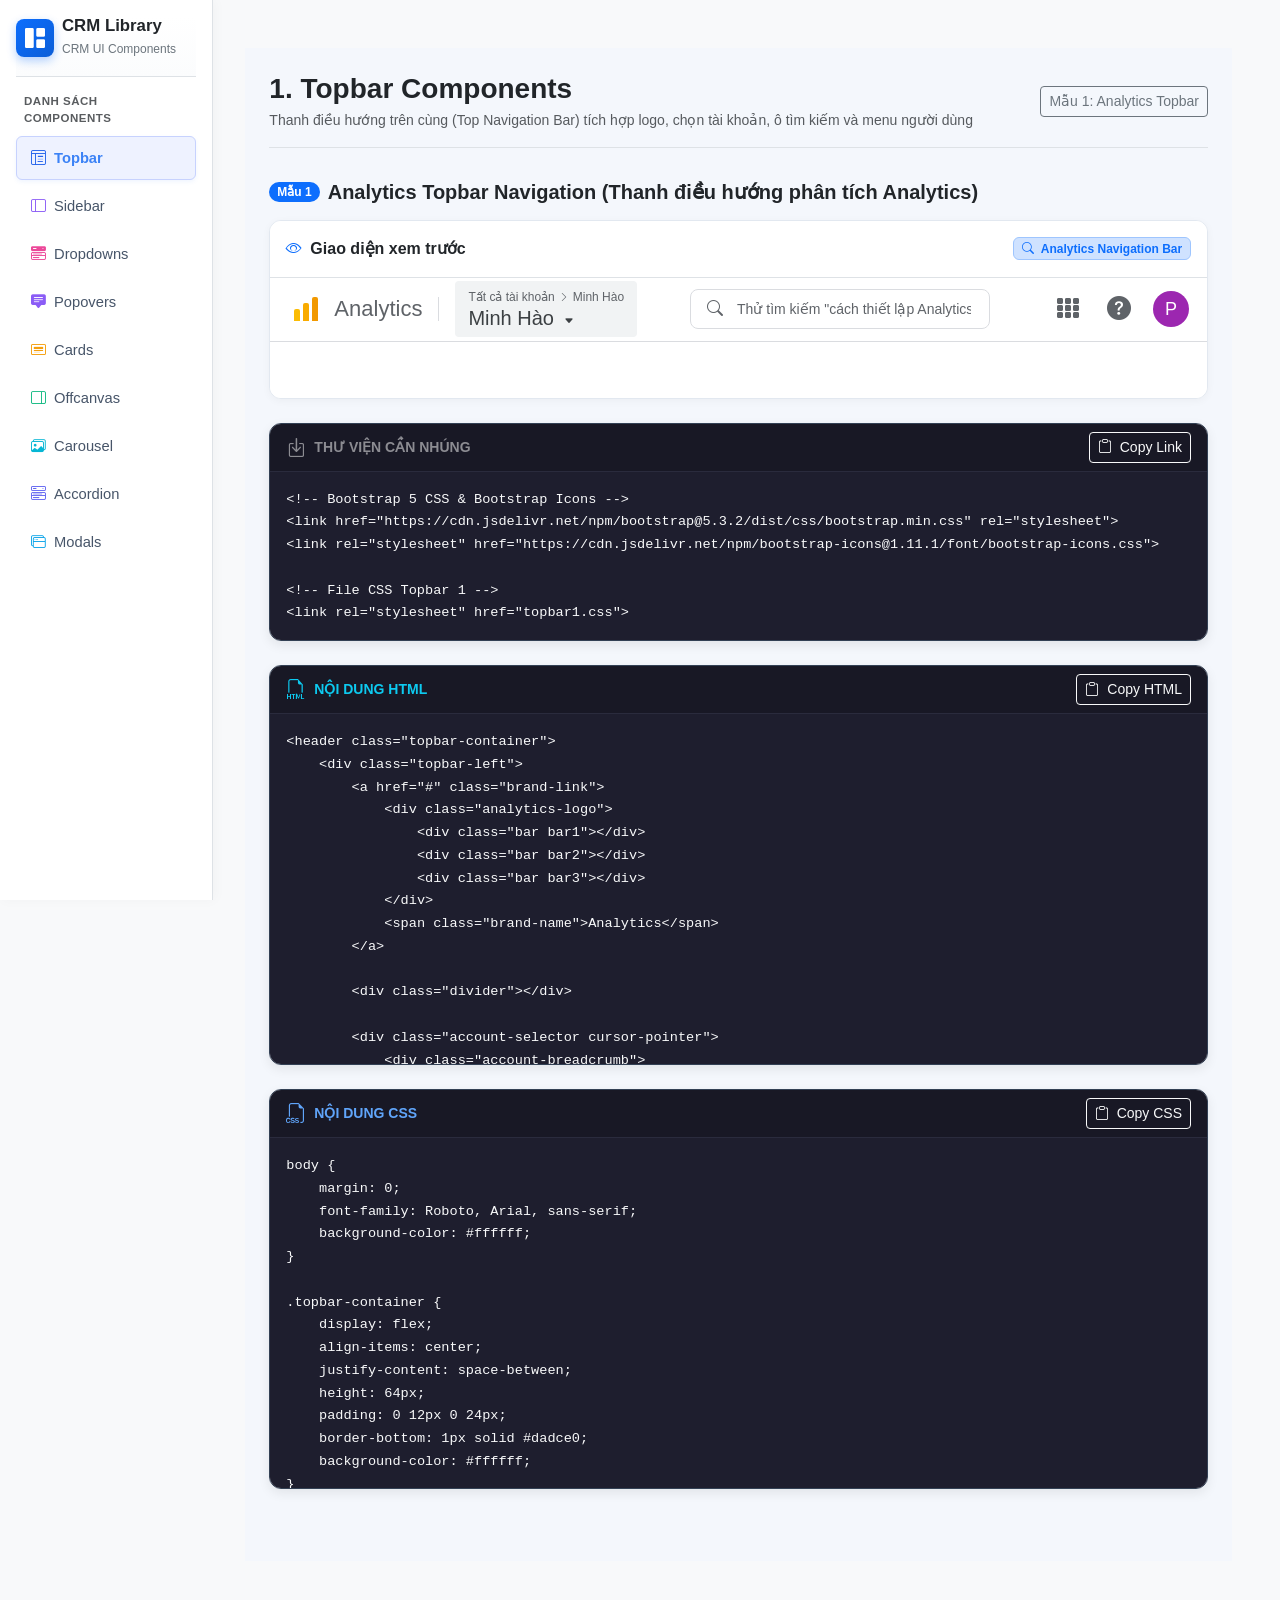
==== commit b77369ab: "'add_modal_card_accordion'" ====
--- a/index.html
+++ b/index.html
@@ -20,6 +20,10 @@
     <link rel="stylesheet" href="offcanvas1.css">
     <link rel="stylesheet" href="offcanvas2.css">
     <link rel="stylesheet" href="offcanvas3.css">
+    <link rel="stylesheet" href="sidebar2.css">
+    <link rel="stylesheet" href="card2.css">
+    <link rel="stylesheet" href="accordion1.css">
+    <link rel="stylesheet" href="modal1.css">
     <link rel="stylesheet" href="carousel1.css">
     <link rel="stylesheet" href="testcss.css">
 
@@ -28,6 +32,19 @@
             height: auto !important;
             overflow-y: auto !important;
             background-color: #f8fafc !important;
+        }
+        #preview-sidebar2 .layout-container,
+        #preview-sidebar2 .ga-sidebar {
+            height: 520px !important;
+        }
+        #preview-accordion1 .tasks-title {
+            font-size: 16px !important;
+            margin: 0 !important;
+        }
+        #preview-card2 .tasks-title {
+            font-size: 28px !important;
+            margin-top: 0 !important;
+            margin-bottom: 16px !important;
         }
     </style>
 </head>
@@ -110,6 +127,24 @@
                         <span class="d-flex align-items-center gap-2">
                             <i class="bi bi-images" style="color: #06b6d4;"></i>
                             <span>Carousel</span>
+                        </span>
+                    </button>
+
+                    <button class="nav-link d-flex align-items-center justify-content-between mb-1"
+                        id="tab-accordion-btn" data-bs-toggle="pill" data-bs-target="#tab-accordion" type="button"
+                        role="tab" aria-controls="tab-accordion" aria-selected="false">
+                        <span class="d-flex align-items-center gap-2">
+                            <i class="bi bi-menu-button-wide" style="color: #6366f1;"></i>
+                            <span>Accordion</span>
+                        </span>
+                    </button>
+
+                    <button class="nav-link d-flex align-items-center justify-content-between mb-1"
+                        id="tab-modals-btn" data-bs-toggle="pill" data-bs-target="#tab-modals" type="button"
+                        role="tab" aria-controls="tab-modals" aria-selected="false">
+                        <span class="d-flex align-items-center gap-2">
+                            <i class="bi bi-window-stack" style="color: #0ea5e9;"></i>
+                            <span>Modals</span>
                         </span>
                     </button>
                 </div>
@@ -478,6 +513,7 @@
                             </div>
                             <div class="d-flex flex-wrap gap-2">
                                 <a href="#sidebar-mau-1" class="btn btn-sm btn-outline-secondary">Mẫu 1: Analytics Sidebar Hover</a>
+                                <a href="#sidebar-mau-2" class="btn btn-sm btn-outline-secondary">Mẫu 2: Analytics Sidebar Layout</a>
                             </div>
                         </div>
 
@@ -797,6 +833,571 @@
                                 </div>
                             </div>
                         </section>
+
+                        <section id="sidebar-mau-2" class="mb-5 pt-2">
+                            <div class="d-flex align-items-center gap-2 mb-3">
+                                <span class="badge text-bg-primary px-2 py-1 rounded-pill">Mẫu 2</span>
+                                <h2 class="h5 fw-bold mb-0">Analytics Sidebar Layout (Thanh điều hướng phân tích Google Analytics kèm nút thu gọn)</h2>
+                            </div>
+
+                            <div class="preview-card mb-4 bg-white">
+                                <div class="card-header bg-white py-3 px-3 d-flex align-items-center justify-content-between border-bottom">
+                                    <span class="fw-bold text-dark d-flex align-items-center gap-2">
+                                        <i class="bi bi-eye text-primary"></i> Giao diện xem trước
+                                    </span>
+                                    <span class="badge bg-primary-subtle text-primary border border-primary-subtle">
+                                        <i class="bi bi-layout-sidebar-inset me-1"></i> Expandable Sidebar Layout
+                                    </span>
+                                </div>
+                                <div class="p-0 preview-container" id="preview-sidebar2" style="height: 520px; overflow: hidden; position: relative; border-radius: 8px;">
+<!DOCTYPE html>
+<html lang="en">
+<head>
+<meta charset="UTF-8">
+<meta name="viewport" content="width=device-width, initial-scale=1.0">
+<title>Analytics Sidebar Layout</title>
+<link href="https://cdn.jsdelivr.net/npm/bootstrap@5.3.2/dist/css/bootstrap.min.css" rel="stylesheet">
+<link rel="stylesheet" href="https://cdn.jsdelivr.net/npm/bootstrap-icons@1.11.1/font/bootstrap-icons.css">
+<link rel="stylesheet" href="sidebar2.css">
+</head>
+<body>
+
+<div class="layout-container">
+    
+    <aside class="ga-sidebar" id="gaSidebar">
+        
+        <div class="sidebar-clip">
+            <div class="sidebar-inner custom-scrollbar">
+                
+                <div class="p-3 pb-2">
+                    <button class="btn btn-create shadow-sm d-flex align-items-center">
+                        <div class="plus-icon">
+                            <div class="p-top"></div>
+                            <div class="p-bottom"></div>
+                            <div class="p-left"></div>
+                            <div class="p-right"></div>
+                        </div>
+                        <span>Tạo</span>
+                        <i class="bi bi-caret-down-fill ms-2" style="font-size: 10px;"></i>
+                    </button>
+                </div>
+
+                <div class="nav-section mt-2">
+                    <a href="#" class="nav-link-item">Tổng quan nhanh về báo cáo</a>
+                    <a href="#" class="nav-link-item active">Tổng quan theo thời gian thực</a>
+                    <a href="#" class="nav-link-item">Trang theo thời gian thực</a>
+                </div>
+
+                <div class="accordion custom-accordion mt-2" id="sidebarAccordion">
+                    
+                    <div class="accordion-item">
+                        <h2 class="accordion-header">
+                            <button class="accordion-button" type="button" data-bs-toggle="collapse" data-bs-target="#collapseBusiness" aria-expanded="true">
+                                Mục tiêu kinh doanh
+                            </button>
+                        </h2>
+                        <div id="collapseBusiness" class="accordion-collapse collapse show">
+                            <div class="accordion-body p-0 pb-2">
+                                <a href="#" class="sub-link-item">
+                                    <i class="bi bi-caret-right-fill sub-icon"></i> Tạo khách hàng tiềm năng
+                                </a>
+                                <a href="#" class="sub-link-item">
+                                    <i class="bi bi-caret-right-fill sub-icon"></i> Tăng doanh số
+                                </a>
+                                <a href="#" class="sub-link-item">
+                                    <i class="bi bi-caret-right-fill sub-icon"></i> Tìm hiểu lưu lượng truy cập w...
+                                </a>
+                                <a href="#" class="sub-link-item">
+                                    <i class="bi bi-caret-right-fill sub-icon"></i> Xem mức độ tương tác và tỷ l...
+                                </a>
+                            </div>
+                        </div>
+                    </div>
+
+                    <div class="accordion-item">
+                        <h2 class="accordion-header">
+                            <button class="accordion-button collapsed" type="button" data-bs-toggle="collapse" data-bs-target="#collapseUser">
+                                Người dùng
+                            </button>
+                        </h2>
+                        <div id="collapseUser" class="accordion-collapse collapse">
+                            <div class="accordion-body p-0 pb-2">
+                                <a href="#" class="sub-link-item">
+                                    <i class="bi bi-caret-right-fill sub-icon"></i> Thuộc tính người dùng
+                                </a>
+                                <a href="#" class="sub-link-item">
+                                    <i class="bi bi-caret-right-fill sub-icon"></i> Công nghệ
+                                </a>
+                            </div>
+                        </div>
+                    </div>
+
+                    <div class="accordion-item">
+                        <h2 class="accordion-header">
+                            <button class="accordion-button collapsed" type="button" data-bs-toggle="collapse" data-bs-target="#collapseData">
+                                Nhập dữ liệu
+                            </button>
+                        </h2>
+                        <div id="collapseData" class="accordion-collapse collapse">
+                            <div class="accordion-body p-0 pb-2">
+                                <a href="#" class="sub-link-item">
+                                    Xác thực việc nhập dữ liệu ch...
+                                </a>
+                            </div>
+                        </div>
+                    </div>
+
+                </div>
+
+                <div class="mt-auto border-top p-3 d-flex align-items-center">
+                    <a href="#" class="nav-link-item w-100 d-flex align-items-center gap-3 p-2 rounded" style="margin:0;">
+                        <i class="bi bi-folder2 fs-5"></i> Thư viện
+                    </a>
+                </div>
+
+            </div>
+        </div>
+
+        <button class="toggle-sidebar-btn" id="toggleSidebarBtn">
+            <i class="bi bi-chevron-left" id="toggleIcon"></i>
+        </button>
+    </aside>
+
+    <main class="main-content">
+        <div class="placeholder-content h-100 w-100 d-flex align-items-center justify-content-center">
+            <div class="text-center text-secondary">
+                <i class="bi bi-map text-secondary opacity-25" style="font-size: 80px;"></i>
+                <h3 class="mt-3 fw-light">Nội dung báo cáo</h3>
+                <p>Khu vực này sẽ tự động mở rộng khi thu gọn Sidebar.</p>
+            </div>
+        </div>
+    </main>
+
+</div>
+
+<script src="https://cdn.jsdelivr.net/npm/bootstrap@5.3.2/dist/js/bootstrap.bundle.min.js"></script>
+<script src="sidebar2.js"></script>
+</body>
+</html>
+                                </div>
+                            </div>
+
+                            <div class="code-card mb-4">
+                                <div class="code-header py-2 px-3 d-flex justify-content-between align-items-center">
+                                    <div class="text-white-50 fw-bold small d-flex align-items-center gap-2">
+                                        <i class="bi bi-box-arrow-in-down fs-5"></i> THƯ VIỆN CẦN NHÚNG
+                                    </div>
+                                    <button class="btn btn-sm btn-outline-light copy-btn" onclick="copyCode('dep-code-sidebar2', this)">
+                                        <i class="bi bi-clipboard me-1"></i> Copy Link
+                                    </button>
+                                </div>
+                                <div class="p-0">
+                                    <pre class="text-light m-0 p-3 code-pre"><code id="dep-code-sidebar2">&lt;!-- Bootstrap 5 CSS &amp; Bootstrap Icons --&gt;
+&lt;link href="https://cdn.jsdelivr.net/npm/bootstrap@5.3.2/dist/css/bootstrap.min.css" rel="stylesheet"&gt;
+&lt;link rel="stylesheet" href="https://cdn.jsdelivr.net/npm/bootstrap-icons@1.11.1/font/bootstrap-icons.css"&gt;
+
+&lt;!-- File CSS &amp; JS Sidebar 2 --&gt;
+&lt;link rel="stylesheet" href="sidebar2.css"&gt;
+&lt;script src="sidebar2.js"&gt;&lt;/script&gt;</code></pre>
+                                </div>
+                            </div>
+
+                            <div class="code-card mb-4">
+                                <div class="code-header py-2 px-3 d-flex justify-content-between align-items-center">
+                                    <div class="text-info fw-bold small d-flex align-items-center gap-2">
+                                        <i class="bi bi-filetype-html fs-5"></i> NỘI DUNG HTML
+                                    </div>
+                                    <button class="btn btn-sm btn-outline-light copy-btn" onclick="copyCode('code-html-sidebar2', this)">
+                                        <i class="bi bi-clipboard me-1"></i> Copy HTML
+                                    </button>
+                                </div>
+                                <div class="p-0">
+                                    <pre class="text-light m-0 p-3 code-pre"><code id="code-html-sidebar2">&lt;!DOCTYPE html&gt;
+&lt;html lang=&quot;en&quot;&gt;
+&lt;head&gt;
+&lt;meta charset=&quot;UTF-8&quot;&gt;
+&lt;meta name=&quot;viewport&quot; content=&quot;width=device-width, initial-scale=1.0&quot;&gt;
+&lt;title&gt;Analytics Sidebar Layout&lt;/title&gt;
+&lt;link href=&quot;https://cdn.jsdelivr.net/npm/bootstrap@5.3.2/dist/css/bootstrap.min.css&quot; rel=&quot;stylesheet&quot;&gt;
+&lt;link rel=&quot;stylesheet&quot; href=&quot;https://cdn.jsdelivr.net/npm/bootstrap-icons@1.11.1/font/bootstrap-icons.css&quot;&gt;
+&lt;link rel=&quot;stylesheet&quot; href=&quot;sidebar2.css&quot;&gt;
+&lt;/head&gt;
+&lt;body&gt;
+
+&lt;div class=&quot;layout-container&quot;&gt;
+    
+    &lt;aside class=&quot;ga-sidebar&quot; id=&quot;gaSidebar&quot;&gt;
+        
+        &lt;div class=&quot;sidebar-clip&quot;&gt;
+            &lt;div class=&quot;sidebar-inner custom-scrollbar&quot;&gt;
+                
+                &lt;div class=&quot;p-3 pb-2&quot;&gt;
+                    &lt;button class=&quot;btn btn-create shadow-sm d-flex align-items-center&quot;&gt;
+                        &lt;div class=&quot;plus-icon&quot;&gt;
+                            &lt;div class=&quot;p-top&quot;&gt;&lt;/div&gt;
+                            &lt;div class=&quot;p-bottom&quot;&gt;&lt;/div&gt;
+                            &lt;div class=&quot;p-left&quot;&gt;&lt;/div&gt;
+                            &lt;div class=&quot;p-right&quot;&gt;&lt;/div&gt;
+                        &lt;/div&gt;
+                        &lt;span&gt;Tạo&lt;/span&gt;
+                        &lt;i class=&quot;bi bi-caret-down-fill ms-2&quot; style=&quot;font-size: 10px;&quot;&gt;&lt;/i&gt;
+                    &lt;/button&gt;
+                &lt;/div&gt;
+
+                &lt;div class=&quot;nav-section mt-2&quot;&gt;
+                    &lt;a href=&quot;#&quot; class=&quot;nav-link-item&quot;&gt;Tổng quan nhanh về báo cáo&lt;/a&gt;
+                    &lt;a href=&quot;#&quot; class=&quot;nav-link-item active&quot;&gt;Tổng quan theo thời gian thực&lt;/a&gt;
+                    &lt;a href=&quot;#&quot; class=&quot;nav-link-item&quot;&gt;Trang theo thời gian thực&lt;/a&gt;
+                &lt;/div&gt;
+
+                &lt;div class=&quot;accordion custom-accordion mt-2&quot; id=&quot;sidebarAccordion&quot;&gt;
+                    
+                    &lt;div class=&quot;accordion-item&quot;&gt;
+                        &lt;h2 class=&quot;accordion-header&quot;&gt;
+                            &lt;button class=&quot;accordion-button&quot; type=&quot;button&quot; data-bs-toggle=&quot;collapse&quot; data-bs-target=&quot;#collapseBusiness&quot; aria-expanded=&quot;true&quot;&gt;
+                                Mục tiêu kinh doanh
+                            &lt;/button&gt;
+                        &lt;/h2&gt;
+                        &lt;div id=&quot;collapseBusiness&quot; class=&quot;accordion-collapse collapse show&quot;&gt;
+                            &lt;div class=&quot;accordion-body p-0 pb-2&quot;&gt;
+                                &lt;a href=&quot;#&quot; class=&quot;sub-link-item&quot;&gt;
+                                    &lt;i class=&quot;bi bi-caret-right-fill sub-icon&quot;&gt;&lt;/i&gt; Tạo khách hàng tiềm năng
+                                &lt;/a&gt;
+                                &lt;a href=&quot;#&quot; class=&quot;sub-link-item&quot;&gt;
+                                    &lt;i class=&quot;bi bi-caret-right-fill sub-icon&quot;&gt;&lt;/i&gt; Tăng doanh số
+                                &lt;/a&gt;
+                                &lt;a href=&quot;#&quot; class=&quot;sub-link-item&quot;&gt;
+                                    &lt;i class=&quot;bi bi-caret-right-fill sub-icon&quot;&gt;&lt;/i&gt; Tìm hiểu lưu lượng truy cập w...
+                                &lt;/a&gt;
+                                &lt;a href=&quot;#&quot; class=&quot;sub-link-item&quot;&gt;
+                                    &lt;i class=&quot;bi bi-caret-right-fill sub-icon&quot;&gt;&lt;/i&gt; Xem mức độ tương tác và tỷ l...
+                                &lt;/a&gt;
+                            &lt;/div&gt;
+                        &lt;/div&gt;
+                    &lt;/div&gt;
+
+                    &lt;div class=&quot;accordion-item&quot;&gt;
+                        &lt;h2 class=&quot;accordion-header&quot;&gt;
+                            &lt;button class=&quot;accordion-button collapsed&quot; type=&quot;button&quot; data-bs-toggle=&quot;collapse&quot; data-bs-target=&quot;#collapseUser&quot;&gt;
+                                Người dùng
+                            &lt;/button&gt;
+                        &lt;/h2&gt;
+                        &lt;div id=&quot;collapseUser&quot; class=&quot;accordion-collapse collapse&quot;&gt;
+                            &lt;div class=&quot;accordion-body p-0 pb-2&quot;&gt;
+                                &lt;a href=&quot;#&quot; class=&quot;sub-link-item&quot;&gt;
+                                    &lt;i class=&quot;bi bi-caret-right-fill sub-icon&quot;&gt;&lt;/i&gt; Thuộc tính người dùng
+                                &lt;/a&gt;
+                                &lt;a href=&quot;#&quot; class=&quot;sub-link-item&quot;&gt;
+                                    &lt;i class=&quot;bi bi-caret-right-fill sub-icon&quot;&gt;&lt;/i&gt; Công nghệ
+                                &lt;/a&gt;
+                            &lt;/div&gt;
+                        &lt;/div&gt;
+                    &lt;/div&gt;
+
+                    &lt;div class=&quot;accordion-item&quot;&gt;
+                        &lt;h2 class=&quot;accordion-header&quot;&gt;
+                            &lt;button class=&quot;accordion-button collapsed&quot; type=&quot;button&quot; data-bs-toggle=&quot;collapse&quot; data-bs-target=&quot;#collapseData&quot;&gt;
+                                Nhập dữ liệu
+                            &lt;/button&gt;
+                        &lt;/h2&gt;
+                        &lt;div id=&quot;collapseData&quot; class=&quot;accordion-collapse collapse&quot;&gt;
+                            &lt;div class=&quot;accordion-body p-0 pb-2&quot;&gt;
+                                &lt;a href=&quot;#&quot; class=&quot;sub-link-item&quot;&gt;
+                                    Xác thực việc nhập dữ liệu ch...
+                                &lt;/a&gt;
+                            &lt;/div&gt;
+                        &lt;/div&gt;
+                    &lt;/div&gt;
+
+                &lt;/div&gt;
+
+                &lt;div class=&quot;mt-auto border-top p-3 d-flex align-items-center&quot;&gt;
+                    &lt;a href=&quot;#&quot; class=&quot;nav-link-item w-100 d-flex align-items-center gap-3 p-2 rounded&quot; style=&quot;margin:0;&quot;&gt;
+                        &lt;i class=&quot;bi bi-folder2 fs-5&quot;&gt;&lt;/i&gt; Thư viện
+                    &lt;/a&gt;
+                &lt;/div&gt;
+
+            &lt;/div&gt;
+        &lt;/div&gt;
+
+        &lt;button class=&quot;toggle-sidebar-btn&quot; id=&quot;toggleSidebarBtn&quot;&gt;
+            &lt;i class=&quot;bi bi-chevron-left&quot; id=&quot;toggleIcon&quot;&gt;&lt;/i&gt;
+        &lt;/button&gt;
+    &lt;/aside&gt;
+
+    &lt;main class=&quot;main-content&quot;&gt;
+        &lt;div class=&quot;placeholder-content h-100 w-100 d-flex align-items-center justify-content-center&quot;&gt;
+            &lt;div class=&quot;text-center text-secondary&quot;&gt;
+                &lt;i class=&quot;bi bi-map text-secondary opacity-25&quot; style=&quot;font-size: 80px;&quot;&gt;&lt;/i&gt;
+                &lt;h3 class=&quot;mt-3 fw-light&quot;&gt;Nội dung báo cáo&lt;/h3&gt;
+                &lt;p&gt;Khu vực này sẽ tự động mở rộng khi thu gọn Sidebar.&lt;/p&gt;
+            &lt;/div&gt;
+        &lt;/div&gt;
+    &lt;/main&gt;
+
+&lt;/div&gt;
+
+&lt;script src=&quot;https://cdn.jsdelivr.net/npm/bootstrap@5.3.2/dist/js/bootstrap.bundle.min.js&quot;&gt;&lt;/script&gt;
+&lt;script src=&quot;sidebar2.js&quot;&gt;&lt;/script&gt;
+&lt;/body&gt;
+&lt;/html&gt;</code></pre>
+                                </div>
+                            </div>
+
+                            <div class="code-card mb-4">
+                                <div class="code-header py-2 px-3 d-flex justify-content-between align-items-center">
+                                    <div class="text-primary-subtle fw-bold small d-flex align-items-center gap-2" style="color: #60a5fa !important;">
+                                        <i class="bi bi-filetype-css fs-5"></i> NỘI DUNG CSS
+                                    </div>
+                                    <button class="btn btn-sm btn-outline-light copy-btn" onclick="copyCode('code-css-sidebar2', this)">
+                                        <i class="bi bi-clipboard me-1"></i> Copy CSS
+                                    </button>
+                                </div>
+                                <div class="p-0">
+                                    <pre class="text-light m-0 p-3 code-pre"><code id="code-css-sidebar2">body {
+    font-family: Roboto, Arial, sans-serif;
+    margin: 0;
+    overflow: hidden;
+}
+
+.layout-container {
+    display: flex;
+    height: 100vh;
+    background-color: #f1f3f4;
+}
+
+.ga-sidebar {
+    width: 260px;
+    height: 100vh;
+    background-color: #ffffff;
+    border-right: 1px solid #dadce0;
+    position: relative;
+    transition: width 0.3s cubic-bezier(0.4, 0, 0.2, 1);
+    z-index: 100;
+}
+
+.ga-sidebar.collapsed {
+    width: 0;
+}
+
+.sidebar-clip {
+    width: 100%;
+    height: 100%;
+    overflow: hidden;
+}
+
+.sidebar-inner {
+    width: 260px;
+    height: 100%;
+    display: flex;
+    flex-direction: column;
+    overflow-y: auto;
+    overflow-x: hidden;
+}
+
+.custom-scrollbar::-webkit-scrollbar {
+    width: 6px;
+}
+.custom-scrollbar::-webkit-scrollbar-thumb {
+    background-color: #dadce0;
+    border-radius: 4px;
+}
+
+.btn-create {
+    background-color: #ffffff;
+    border: 1px solid #dadce0;
+    border-radius: 24px;
+    padding: 8px 16px;
+    font-size: 14px;
+    font-weight: 500;
+    color: #3c4043;
+    transition: background-color 0.2s, box-shadow 0.2s;
+}
+
+.btn-create:hover {
+    background-color: #f8f9fa;
+    box-shadow: 0 1px 3px rgba(0,0,0,0.1) !important;
+}
+
+.plus-icon {
+    position: relative;
+    width: 14px;
+    height: 14px;
+    margin-right: 10px;
+}
+.plus-icon div {
+    position: absolute;
+    border-radius: 2px;
+}
+.p-top { width: 4px; height: 8px; top: 0; left: 5px; background: #ea4335; }
+.p-bottom { width: 4px; height: 8px; bottom: 0; left: 5px; background: #34a853; }
+.p-left { width: 8px; height: 4px; top: 5px; left: 0; background: #4285f4; }
+.p-right { width: 8px; height: 4px; top: 5px; right: 0; background: #fbbc04; }
+
+.nav-link-item {
+    display: block;
+    padding: 10px 16px 10px 24px;
+    margin: 2px 16px 2px 0;
+    color: #3c4043;
+    text-decoration: none;
+    font-size: 13px;
+    font-weight: 500;
+    border-radius: 0 24px 24px 0;
+    transition: background-color 0.2s, color 0.2s;
+}
+
+.nav-link-item:hover {
+    background-color: #f1f3f4;
+}
+
+.nav-link-item.active {
+    background-color: #e8f0fe;
+    color: #1a73e8;
+}
+
+.custom-accordion {
+    --bs-accordion-border-width: 0;
+    --bs-accordion-bg: transparent;
+}
+
+.custom-accordion .accordion-button {
+    font-size: 13px;
+    font-weight: 500;
+    color: #3c4043;
+    padding: 12px 24px;
+    background-color: transparent;
+    box-shadow: none;
+}
+
+.custom-accordion .accordion-button:hover {
+    background-color: #f8f9fa;
+}
+
+.custom-accordion .accordion-button:not(.collapsed) {
+    color: #3c4043;
+    background-color: transparent;
+    box-shadow: none;
+}
+
+.custom-accordion .accordion-button::after {
+    background-size: 12px;
+    transition: transform 0.2s ease-in-out;
+}
+
+.sub-link-item {
+    display: flex;
+    align-items: center;
+    padding: 8px 16px 8px 24px;
+    margin: 2px 16px 2px 0;
+    color: #3c4043;
+    text-decoration: none;
+    font-size: 13px;
+    border-radius: 0 24px 24px 0;
+    transition: background-color 0.2s;
+}
+
+.sub-link-item:hover {
+    background-color: #f1f3f4;
+}
+
+.sub-link-item.active {
+    background-color: #e8f0fe;
+    color: #1a73e8;
+}
+
+.sub-icon {
+    font-size: 8px;
+    color: #5f6368;
+    margin-right: 12px;
+    width: 10px;
+}
+
+.toggle-sidebar-btn {
+    position: absolute;
+    bottom: 24px;
+    right: -16px;
+    width: 32px;
+    height: 32px;
+    border-radius: 50%;
+    background-color: #ffffff;
+    border: 1px solid #dadce0;
+    display: flex;
+    justify-content: center;
+    align-items: center;
+    color: #5f6368;
+    cursor: pointer;
+    box-shadow: 0 1px 3px rgba(0,0,0,0.1);
+    z-index: 105;
+    transition: right 0.3s cubic-bezier(0.4, 0, 0.2, 1);
+}
+
+.toggle-sidebar-btn:hover {
+    background-color: #f8f9fa;
+    color: #202124;
+}
+
+.ga-sidebar.collapsed .toggle-sidebar-btn {
+    right: -32px;
+}
+
+.main-content {
+    flex-grow: 1;
+    transition: width 0.3s cubic-bezier(0.4, 0, 0.2, 1);
+    background-color: #f4f7fc;
+    position: relative;
+    z-index: 1;
+}
+
+.placeholder-content {
+    background-image: radial-gradient(#dadce0 1px, transparent 1px);
+    background-size: 20px 20px;
+}</code></pre>
+                                </div>
+                            </div>
+
+                            <div class="code-card mb-4">
+                                <div class="code-header py-2 px-3 d-flex justify-content-between align-items-center">
+                                    <div class="text-warning fw-bold small d-flex align-items-center gap-2">
+                                        <i class="bi bi-filetype-js fs-5"></i> NỘI DUNG JS
+                                    </div>
+                                    <button class="btn btn-sm btn-outline-light copy-btn" onclick="copyCode('code-js-sidebar2', this)">
+                                        <i class="bi bi-clipboard me-1"></i> Copy JS
+                                    </button>
+                                </div>
+                                <div class="p-0">
+                                    <pre class="text-light m-0 p-3 code-pre"><code id="code-js-sidebar2">document.addEventListener(&#039;DOMContentLoaded&#039;, () =&gt; {
+    
+    const sidebar = document.getElementById(&#039;gaSidebar&#039;);
+    const toggleBtn = document.getElementById(&#039;toggleSidebarBtn&#039;);
+    const toggleIcon = document.getElementById(&#039;toggleIcon&#039;);
+    
+    toggleBtn.addEventListener(&#039;click&#039;, () =&gt; {
+        sidebar.classList.toggle(&#039;collapsed&#039;);
+        
+        if (sidebar.classList.contains(&#039;collapsed&#039;)) {
+            toggleIcon.classList.remove(&#039;bi-chevron-left&#039;);
+            toggleIcon.classList.add(&#039;bi-chevron-right&#039;);
+        } else {
+            toggleIcon.classList.remove(&#039;bi-chevron-right&#039;);
+            toggleIcon.classList.add(&#039;bi-chevron-left&#039;);
+        }
+    });
+
+    const allLinks = document.querySelectorAll(&#039;.nav-link-item:not(.w-100), .sub-link-item&#039;);
+    
+    allLinks.forEach(link =&gt; {
+        link.addEventListener(&#039;click&#039;, (e) =&gt; {
+            e.preventDefault();
+            
+            allLinks.forEach(l =&gt; l.classList.remove(&#039;active&#039;));
+            link.classList.add(&#039;active&#039;);
+        });
+    });
+
+});</code></pre>
+                                </div>
+                            </div>
+                        </section>
                     </div>
 
                     <div class="tab-pane fade" id="tab-dropdowns" role="tabpanel" aria-labelledby="tab-dropdowns-btn">
@@ -1893,6 +2494,7 @@
                             </div>
                             <div class="d-flex flex-wrap gap-2">
                                 <a href="#card-mau-1" class="btn btn-sm btn-outline-secondary">Mẫu 1: Analytics Promo Cards</a>
+                                <a href="#card-mau-2" class="btn btn-sm btn-outline-secondary">Mẫu 2: Tasks Banner Card</a>
                             </div>
                         </div>
 
@@ -2212,6 +2814,333 @@
 .promo-link i {
     font-size: 14px;
     font-weight: bold;
+}</code></pre>
+                                </div>
+                            </div>
+                        </section>
+
+                        <section id="card-mau-2" class="mb-5 pt-2">
+                            <div class="d-flex align-items-center gap-2 mb-3">
+                                <span class="badge text-bg-primary px-2 py-1 rounded-pill">Mẫu 2</span>
+                                <h2 class="h5 fw-bold mb-0">Tasks Banner Card (Thẻ thông báo tiến độ nhiệm vụ Analytics dạng Banner)</h2>
+                            </div>
+
+                            <div class="preview-card mb-4 bg-white">
+                                <div class="card-header bg-white py-3 px-3 d-flex align-items-center justify-content-between border-bottom">
+                                    <span class="fw-bold text-dark d-flex align-items-center gap-2">
+                                        <i class="bi bi-eye text-primary"></i> Giao diện xem trước
+                                    </span>
+                                    <span class="badge bg-primary-subtle text-primary border border-primary-subtle">
+                                        <i class="bi bi-card-checklist me-1"></i> Interactive Tasks Banner
+                                    </span>
+                                </div>
+                                <div class="p-4 preview-container d-flex justify-content-center align-items-center" id="preview-card2" style="background-color: #ffffff; min-height: 280px; border-radius: 8px;">
+<!DOCTYPE html>
+<html lang="en">
+<head>
+<meta charset="UTF-8">
+<meta name="viewport" content="width=device-width, initial-scale=1.0">
+<title>Tasks Banner Card</title>
+<link href="https://cdn.jsdelivr.net/npm/bootstrap@5.3.2/dist/css/bootstrap.min.css" rel="stylesheet">
+<link rel="stylesheet" href="https://cdn.jsdelivr.net/npm/bootstrap-icons@1.11.1/font/bootstrap-icons.css">
+<link rel="stylesheet" href="card2.css">
+</head>
+<body class="p-5 bg-white d-flex justify-content-center">
+
+<div class="tasks-banner-container">
+    <div class="tasks-content">
+        <h2 class="tasks-title">Tasks</h2>
+        <p class="tasks-description">
+            Thiết lập những tính năng này để khai thác tối đa tài sản của bạn. Bản phân tích dữ liệu nâng cao và thông minh hơn đang chờ bạn. 
+            <a href="#" class="tasks-link">Tìm hiểu thêm về nhiệm vụ</a>
+        </p>
+        
+        <div class="tasks-progress-info">
+            Còn 8 / 11 nhiệm vụ <i class="bi bi-question-circle"></i>
+        </div>
+        
+        <div class="tasks-progress-track">
+            <div class="tasks-progress-fill" style="width: 27%;"></div>
+        </div>
+    </div>
+    
+    <div class="tasks-illustration">
+        <svg viewBox="0 0 420 200" width="100%" height="100%" xmlns="http://www.w3.org/2000/svg">
+            <line x1="20" y1="180" x2="400" y2="180" stroke="#3c4043" stroke-width="1"/>
+            
+            <rect x="250" y="80" width="120" height="90" fill="#f8f9fa" opacity="0.6"/>
+            
+            <rect x="180" y="40" width="140" height="100" fill="#ffffff" stroke="#3c4043" stroke-width="1.5"/>
+            <line x1="180" y1="52" x2="320" y2="52" stroke="#3c4043" stroke-width="1.5"/>
+            <circle cx="190" cy="46" r="1.5" fill="#3c4043"/>
+            <circle cx="196" cy="46" r="1.5" fill="#3c4043"/>
+            
+            <rect x="195" y="65" width="70" height="40" fill="none" stroke="#3c4043" stroke-width="1"/>
+            <circle cx="230" cy="85" r="12" fill="#4285f4"/>
+            
+            <rect x="275" y="65" width="30" height="40" fill="#f1f3f4"/>
+            <line x1="290" y1="75" x2="290" y2="95" stroke="#fff" stroke-width="2"/>
+            <line x1="280" y1="85" x2="300" y2="85" stroke="#fff" stroke-width="2"/>
+            
+            <line x1="195" y1="115" x2="230" y2="115" stroke="#3c4043" stroke-width="1.5"/>
+            <line x1="240" y1="115" x2="275" y2="115" stroke="#3c4043" stroke-width="1.5"/>
+            <line x1="285" y1="115" x2="305" y2="115" stroke="#3c4043" stroke-width="1.5"/>
+            <line x1="195" y1="125" x2="230" y2="125" stroke="#3c4043" stroke-width="1.5"/>
+            <line x1="240" y1="125" x2="275" y2="125" stroke="#3c4043" stroke-width="1.5"/>
+            <line x1="285" y1="125" x2="305" y2="125" stroke="#3c4043" stroke-width="1.5"/>
+            
+            <rect x="330" y="70" width="16" height="50" fill="#34a853"/>
+            <circle cx="360" cy="65" r="14" fill="#fbbc04"/>
+            
+            <path d="M346,80 Q356,70 366,80 L366,110 L346,110 Z" fill="#d2e3fc" stroke="#3c4043" stroke-width="1"/>
+            <circle cx="356" cy="62" r="6" fill="#8d6e63"/>
+            <path d="M350,110 L340,180 M362,110 L368,180" fill="none" stroke="#3c4043" stroke-width="1.5"/>
+            <path d="M346,80 L330,85 M366,80 L370,110" fill="none" stroke="#3c4043" stroke-width="1.5"/>
+            <line x1="334" y1="180" x2="346" y2="180" stroke="#3c4043" stroke-width="2"/>
+            <line x1="362" y1="180" x2="374" y2="180" stroke="#3c4043" stroke-width="2"/>
+            
+            <polyline points="100,180 100,150 140,150 140,180" fill="none" stroke="#3c4043" stroke-width="1"/>
+            <path d="M120,130 Q110,120 125,100 L140,100 L150,130 Z" fill="#ffffff" stroke="#3c4043" stroke-width="1"/>
+            <circle cx="125" cy="88" r="5" fill="#a1887f"/>
+            <circle cx="120" cy="80" r="4" fill="#8d6e63"/>
+            <path d="M125,130 L120,180 M140,130 L150,165 L165,165" fill="none" stroke="#3c4043" stroke-width="1.5" stroke-linejoin="round"/>
+            <path d="M130,100 L180,110 M120,100 L110,120 L130,120" fill="none" stroke="#3c4043" stroke-width="1.5"/>
+            <path d="M125,130 Q130,140 140,130" fill="#d2e3fc" stroke="#3c4043" stroke-width="1"/>
+            <line x1="114" y1="180" x2="126" y2="180" stroke="#3c4043" stroke-width="2"/>
+            
+            <path d="M75,130 C65,130 65,145 75,145 L75,130 Z" fill="none" stroke="#3c4043" stroke-width="1"/>
+            <rect x="75" y="125" width="15" height="20" rx="2" fill="#ffffff" stroke="#3c4043" stroke-width="1"/>
+            <path d="M80,115 Q75,120 82,125 M85,110 Q80,115 87,120" fill="none" stroke="#3c4043" stroke-width="1"/>
+        </svg>
+    </div>
+</div>
+
+<script src="https://cdn.jsdelivr.net/npm/bootstrap@5.3.2/dist/js/bootstrap.bundle.min.js"></script>
+
+</body>
+</html>
+                                </div>
+                            </div>
+
+                            <div class="code-card mb-4">
+                                <div class="code-header py-2 px-3 d-flex justify-content-between align-items-center">
+                                    <div class="text-white-50 fw-bold small d-flex align-items-center gap-2">
+                                        <i class="bi bi-box-arrow-in-down fs-5"></i> THƯ VIỆN CẦN NHÚNG
+                                    </div>
+                                    <button class="btn btn-sm btn-outline-light copy-btn" onclick="copyCode('dep-code-card2', this)">
+                                        <i class="bi bi-clipboard me-1"></i> Copy Link
+                                    </button>
+                                </div>
+                                <div class="p-0">
+                                    <pre class="text-light m-0 p-3 code-pre"><code id="dep-code-card2">&lt;!-- Bootstrap 5 CSS &amp; Bootstrap Icons --&gt;
+&lt;link href="https://cdn.jsdelivr.net/npm/bootstrap@5.3.2/dist/css/bootstrap.min.css" rel="stylesheet"&gt;
+&lt;link rel="stylesheet" href="https://cdn.jsdelivr.net/npm/bootstrap-icons@1.11.1/font/bootstrap-icons.css"&gt;
+
+&lt;!-- File CSS Card 2 --&gt;
+&lt;link rel="stylesheet" href="card2.css"&gt;</code></pre>
+                                </div>
+                            </div>
+
+                            <div class="code-card mb-4">
+                                <div class="code-header py-2 px-3 d-flex justify-content-between align-items-center">
+                                    <div class="text-info fw-bold small d-flex align-items-center gap-2">
+                                        <i class="bi bi-filetype-html fs-5"></i> NỘI DUNG HTML
+                                    </div>
+                                    <button class="btn btn-sm btn-outline-light copy-btn" onclick="copyCode('code-html-card2', this)">
+                                        <i class="bi bi-clipboard me-1"></i> Copy HTML
+                                    </button>
+                                </div>
+                                <div class="p-0">
+                                    <pre class="text-light m-0 p-3 code-pre"><code id="code-html-card2">&lt;!DOCTYPE html&gt;
+&lt;html lang=&quot;en&quot;&gt;
+&lt;head&gt;
+&lt;meta charset=&quot;UTF-8&quot;&gt;
+&lt;meta name=&quot;viewport&quot; content=&quot;width=device-width, initial-scale=1.0&quot;&gt;
+&lt;title&gt;Tasks Banner Card&lt;/title&gt;
+&lt;link href=&quot;https://cdn.jsdelivr.net/npm/bootstrap@5.3.2/dist/css/bootstrap.min.css&quot; rel=&quot;stylesheet&quot;&gt;
+&lt;link rel=&quot;stylesheet&quot; href=&quot;https://cdn.jsdelivr.net/npm/bootstrap-icons@1.11.1/font/bootstrap-icons.css&quot;&gt;
+&lt;link rel=&quot;stylesheet&quot; href=&quot;card2.css&quot;&gt;
+&lt;/head&gt;
+&lt;body class=&quot;p-5 bg-white d-flex justify-content-center&quot;&gt;
+
+&lt;div class=&quot;tasks-banner-container&quot;&gt;
+    &lt;div class=&quot;tasks-content&quot;&gt;
+        &lt;h2 class=&quot;tasks-title&quot;&gt;Tasks&lt;/h2&gt;
+        &lt;p class=&quot;tasks-description&quot;&gt;
+            Thiết lập những tính năng này để khai thác tối đa tài sản của bạn. Bản phân tích dữ liệu nâng cao và thông minh hơn đang chờ bạn. 
+            &lt;a href=&quot;#&quot; class=&quot;tasks-link&quot;&gt;Tìm hiểu thêm về nhiệm vụ&lt;/a&gt;
+        &lt;/p&gt;
+        
+        &lt;div class=&quot;tasks-progress-info&quot;&gt;
+            Còn 8 / 11 nhiệm vụ &lt;i class=&quot;bi bi-question-circle&quot;&gt;&lt;/i&gt;
+        &lt;/div&gt;
+        
+        &lt;div class=&quot;tasks-progress-track&quot;&gt;
+            &lt;div class=&quot;tasks-progress-fill&quot; style=&quot;width: 27%;&quot;&gt;&lt;/div&gt;
+        &lt;/div&gt;
+    &lt;/div&gt;
+    
+    &lt;div class=&quot;tasks-illustration&quot;&gt;
+        &lt;svg viewBox=&quot;0 0 420 200&quot; width=&quot;100%&quot; height=&quot;100%&quot; xmlns=&quot;http://www.w3.org/2000/svg&quot;&gt;
+            &lt;line x1=&quot;20&quot; y1=&quot;180&quot; x2=&quot;400&quot; y2=&quot;180&quot; stroke=&quot;#3c4043&quot; stroke-width=&quot;1&quot;/&gt;
+            
+            &lt;rect x=&quot;250&quot; y=&quot;80&quot; width=&quot;120&quot; height=&quot;90&quot; fill=&quot;#f8f9fa&quot; opacity=&quot;0.6&quot;/&gt;
+            
+            &lt;rect x=&quot;180&quot; y=&quot;40&quot; width=&quot;140&quot; height=&quot;100&quot; fill=&quot;#ffffff&quot; stroke=&quot;#3c4043&quot; stroke-width=&quot;1.5&quot;/&gt;
+            &lt;line x1=&quot;180&quot; y1=&quot;52&quot; x2=&quot;320&quot; y2=&quot;52&quot; stroke=&quot;#3c4043&quot; stroke-width=&quot;1.5&quot;/&gt;
+            &lt;circle cx=&quot;190&quot; cy=&quot;46&quot; r=&quot;1.5&quot; fill=&quot;#3c4043&quot;/&gt;
+            &lt;circle cx=&quot;196&quot; cy=&quot;46&quot; r=&quot;1.5&quot; fill=&quot;#3c4043&quot;/&gt;
+            
+            &lt;rect x=&quot;195&quot; y=&quot;65&quot; width=&quot;70&quot; height=&quot;40&quot; fill=&quot;none&quot; stroke=&quot;#3c4043&quot; stroke-width=&quot;1&quot;/&gt;
+            &lt;circle cx=&quot;230&quot; cy=&quot;85&quot; r=&quot;12&quot; fill=&quot;#4285f4&quot;/&gt;
+            
+            &lt;rect x=&quot;275&quot; y=&quot;65&quot; width=&quot;30&quot; height=&quot;40&quot; fill=&quot;#f1f3f4&quot;/&gt;
+            &lt;line x1=&quot;290&quot; y1=&quot;75&quot; x2=&quot;290&quot; y2=&quot;95&quot; stroke=&quot;#fff&quot; stroke-width=&quot;2&quot;/&gt;
+            &lt;line x1=&quot;280&quot; y1=&quot;85&quot; x2=&quot;300&quot; y2=&quot;85&quot; stroke=&quot;#fff&quot; stroke-width=&quot;2&quot;/&gt;
+            
+            &lt;line x1=&quot;195&quot; y1=&quot;115&quot; x2=&quot;230&quot; y2=&quot;115&quot; stroke=&quot;#3c4043&quot; stroke-width=&quot;1.5&quot;/&gt;
+            &lt;line x1=&quot;240&quot; y1=&quot;115&quot; x2=&quot;275&quot; y2=&quot;115&quot; stroke=&quot;#3c4043&quot; stroke-width=&quot;1.5&quot;/&gt;
+            &lt;line x1=&quot;285&quot; y1=&quot;115&quot; x2=&quot;305&quot; y2=&quot;115&quot; stroke=&quot;#3c4043&quot; stroke-width=&quot;1.5&quot;/&gt;
+            &lt;line x1=&quot;195&quot; y1=&quot;125&quot; x2=&quot;230&quot; y2=&quot;125&quot; stroke=&quot;#3c4043&quot; stroke-width=&quot;1.5&quot;/&gt;
+            &lt;line x1=&quot;240&quot; y1=&quot;125&quot; x2=&quot;275&quot; y2=&quot;125&quot; stroke=&quot;#3c4043&quot; stroke-width=&quot;1.5&quot;/&gt;
+            &lt;line x1=&quot;285&quot; y1=&quot;125&quot; x2=&quot;305&quot; y2=&quot;125&quot; stroke=&quot;#3c4043&quot; stroke-width=&quot;1.5&quot;/&gt;
+            
+            &lt;rect x=&quot;330&quot; y=&quot;70&quot; width=&quot;16&quot; height=&quot;50&quot; fill=&quot;#34a853&quot;/&gt;
+            &lt;circle cx=&quot;360&quot; cy=&quot;65&quot; r=&quot;14&quot; fill=&quot;#fbbc04&quot;/&gt;
+            
+            &lt;path d=&quot;M346,80 Q356,70 366,80 L366,110 L346,110 Z&quot; fill=&quot;#d2e3fc&quot; stroke=&quot;#3c4043&quot; stroke-width=&quot;1&quot;/&gt;
+            &lt;circle cx=&quot;356&quot; cy=&quot;62&quot; r=&quot;6&quot; fill=&quot;#8d6e63&quot;/&gt;
+            &lt;path d=&quot;M350,110 L340,180 M362,110 L368,180&quot; fill=&quot;none&quot; stroke=&quot;#3c4043&quot; stroke-width=&quot;1.5&quot;/&gt;
+            &lt;path d=&quot;M346,80 L330,85 M366,80 L370,110&quot; fill=&quot;none&quot; stroke=&quot;#3c4043&quot; stroke-width=&quot;1.5&quot;/&gt;
+            &lt;line x1=&quot;334&quot; y1=&quot;180&quot; x2=&quot;346&quot; y2=&quot;180&quot; stroke=&quot;#3c4043&quot; stroke-width=&quot;2&quot;/&gt;
+            &lt;line x1=&quot;362&quot; y1=&quot;180&quot; x2=&quot;374&quot; y2=&quot;180&quot; stroke=&quot;#3c4043&quot; stroke-width=&quot;2&quot;/&gt;
+            
+            &lt;polyline points=&quot;100,180 100,150 140,150 140,180&quot; fill=&quot;none&quot; stroke=&quot;#3c4043&quot; stroke-width=&quot;1&quot;/&gt;
+            &lt;path d=&quot;M120,130 Q110,120 125,100 L140,100 L150,130 Z&quot; fill=&quot;#ffffff&quot; stroke=&quot;#3c4043&quot; stroke-width=&quot;1&quot;/&gt;
+            &lt;circle cx=&quot;125&quot; cy=&quot;88&quot; r=&quot;5&quot; fill=&quot;#a1887f&quot;/&gt;
+            &lt;circle cx=&quot;120&quot; cy=&quot;80&quot; r=&quot;4&quot; fill=&quot;#8d6e63&quot;/&gt;
+            &lt;path d=&quot;M125,130 L120,180 M140,130 L150,165 L165,165&quot; fill=&quot;none&quot; stroke=&quot;#3c4043&quot; stroke-width=&quot;1.5&quot; stroke-linejoin=&quot;round&quot;/&gt;
+            &lt;path d=&quot;M130,100 L180,110 M120,100 L110,120 L130,120&quot; fill=&quot;none&quot; stroke=&quot;#3c4043&quot; stroke-width=&quot;1.5&quot;/&gt;
+            &lt;path d=&quot;M125,130 Q130,140 140,130&quot; fill=&quot;#d2e3fc&quot; stroke=&quot;#3c4043&quot; stroke-width=&quot;1&quot;/&gt;
+            &lt;line x1=&quot;114&quot; y1=&quot;180&quot; x2=&quot;126&quot; y2=&quot;180&quot; stroke=&quot;#3c4043&quot; stroke-width=&quot;2&quot;/&gt;
+            
+            &lt;path d=&quot;M75,130 C65,130 65,145 75,145 L75,130 Z&quot; fill=&quot;none&quot; stroke=&quot;#3c4043&quot; stroke-width=&quot;1&quot;/&gt;
+            &lt;rect x=&quot;75&quot; y=&quot;125&quot; width=&quot;15&quot; height=&quot;20&quot; rx=&quot;2&quot; fill=&quot;#ffffff&quot; stroke=&quot;#3c4043&quot; stroke-width=&quot;1&quot;/&gt;
+            &lt;path d=&quot;M80,115 Q75,120 82,125 M85,110 Q80,115 87,120&quot; fill=&quot;none&quot; stroke=&quot;#3c4043&quot; stroke-width=&quot;1&quot;/&gt;
+        &lt;/svg&gt;
+    &lt;/div&gt;
+&lt;/div&gt;
+
+&lt;script src=&quot;https://cdn.jsdelivr.net/npm/bootstrap@5.3.2/dist/js/bootstrap.bundle.min.js&quot;&gt;&lt;/script&gt;
+
+&lt;/body&gt;
+&lt;/html&gt;</code></pre>
+                                </div>
+                            </div>
+
+                            <div class="code-card mb-4">
+                                <div class="code-header py-2 px-3 d-flex justify-content-between align-items-center">
+                                    <div class="text-primary-subtle fw-bold small d-flex align-items-center gap-2" style="color: #60a5fa !important;">
+                                        <i class="bi bi-filetype-css fs-5"></i> NỘI DUNG CSS
+                                    </div>
+                                    <button class="btn btn-sm btn-outline-light copy-btn" onclick="copyCode('code-css-card2', this)">
+                                        <i class="bi bi-clipboard me-1"></i> Copy CSS
+                                    </button>
+                                </div>
+                                <div class="p-0">
+                                    <pre class="text-light m-0 p-3 code-pre"><code id="code-css-card2">body {
+    font-family: Roboto, Arial, sans-serif;
+    margin: 0;
+}
+
+.tasks-banner-container {
+    width: 100%;
+    max-width: 1200px;
+    background-color: #f4f7fc;
+    display: flex;
+    justify-content: space-between;
+    align-items: stretch;
+    padding: 36px 48px;
+    overflow: hidden;
+}
+
+.tasks-content {
+    flex: 1;
+    max-width: 650px;
+    display: flex;
+    flex-direction: column;
+    justify-content: center;
+    padding-right: 24px;
+}
+
+.tasks-title {
+    font-size: 28px;
+    font-weight: 400;
+    color: #202124;
+    margin-top: 0;
+    margin-bottom: 16px;
+}
+
+.tasks-description {
+    font-size: 14px;
+    color: #3c4043;
+    line-height: 1.6;
+    margin-bottom: 24px;
+}
+
+.tasks-link {
+    color: #1a73e8;
+    text-decoration: none;
+}
+
+.tasks-link:hover {
+    text-decoration: underline;
+}
+
+.tasks-progress-info {
+    font-size: 14px;
+    color: #202124;
+    display: flex;
+    align-items: center;
+    gap: 6px;
+    margin-bottom: 12px;
+}
+
+.tasks-progress-info i {
+    font-size: 13px;
+    color: #5f6368;
+    cursor: pointer;
+}
+
+.tasks-progress-track {
+    width: 100%;
+    height: 12px;
+    background-color: #ffffff;
+    overflow: hidden;
+}
+
+.tasks-progress-fill {
+    height: 100%;
+    background-color: #4285f4;
+}
+
+.tasks-illustration {
+    flex: 0 0 420px;
+    display: flex;
+    align-items: center;
+    justify-content: center;
+}
+
+@media (max-width: 900px) {
+    .tasks-banner-container {
+        flex-direction: column;
+        padding: 32px 24px;
+    }
+    
+    .tasks-illustration {
+        margin-top: 32px;
+        flex: 0 0 auto;
+    }
 }</code></pre>
                                 </div>
                             </div>
@@ -4709,6 +5638,1128 @@
                         </section>
                     </div>
 
+                    <div class="tab-pane fade" id="tab-accordion" role="tabpanel" aria-labelledby="tab-accordion-btn">
+                        <div class="d-flex flex-wrap justify-content-between align-items-center pb-3 mb-4 border-bottom gap-2">
+                            <div>
+                                <h1 class="h3 fw-bold mb-1">8. Accordion Components</h1>
+                                <p class="text-muted mb-0 small">Thành phần Accordion theo dõi tiến trình nhiệm vụ (Tasks Accordion) với khả năng thu gọn và mở rộng mượt mà</p>
+                            </div>
+                            <div class="d-flex flex-wrap gap-2">
+                                <a href="#accordion-mau-1" class="btn btn-sm btn-outline-secondary">Mẫu 1: Analytics Tasks Accordion</a>
+                            </div>
+                        </div>
+
+                        <section id="accordion-mau-1" class="mb-5 pt-2">
+                            <div class="d-flex align-items-center gap-2 mb-3">
+                                <span class="badge text-bg-primary px-2 py-1 rounded-pill">Mẫu 1</span>
+                                <h2 class="h5 fw-bold mb-0">Analytics Tasks Accordion (Danh sách nhiệm vụ Bắt đầu dạng Accordion thu gọn)</h2>
+                            </div>
+
+                            <div class="preview-card mb-4 bg-white">
+                                <div class="card-header bg-white py-3 px-3 d-flex align-items-center justify-content-between border-bottom">
+                                    <span class="fw-bold text-dark d-flex align-items-center gap-2">
+                                        <i class="bi bi-eye text-primary"></i> Giao diện xem trước
+                                    </span>
+                                    <span class="badge bg-primary-subtle text-primary border border-primary-subtle">
+                                        <i class="bi bi-menu-button-wide me-1"></i> Interactive Tasks Accordion
+                                    </span>
+                                </div>
+                                <div class="p-4 preview-container d-flex justify-content-center align-items-center" id="preview-accordion1" style="background-color: #f8fafc; border-radius: 8px;">
+<!DOCTYPE html>
+<html lang="en">
+<head>
+<meta charset="UTF-8">
+<meta name="viewport" content="width=device-width, initial-scale=1.0">
+<title>Analytics Tasks Accordion</title>
+<link href="https://cdn.jsdelivr.net/npm/bootstrap@5.3.2/dist/css/bootstrap.min.css" rel="stylesheet">
+<link rel="stylesheet" href="https://cdn.jsdelivr.net/npm/bootstrap-icons@1.11.1/font/bootstrap-icons.css">
+<link rel="stylesheet" href="accordion1.css">
+</head>
+<body class="bg-light p-5 d-flex justify-content-center">
+
+<div class="container" style="max-width: 1200px;">
+    
+    <div class="tasks-card shadow-sm">
+        
+        <div class="tasks-header" data-bs-toggle="collapse" data-bs-target="#tasksContent" aria-expanded="false" role="button">
+            <h3 class="tasks-title">Bắt đầu</h3>
+            
+            <div class="header-right">
+                <span class="tasks-badge">Còn 3 / 6 nhiệm vụ</span>
+                <i class="bi bi-chevron-down toggle-icon"></i>
+            </div>
+        </div>
+
+        <div class="collapse" id="tasksContent">
+            <div class="tasks-body">
+                
+                <p class="tasks-subtitle">Bắt đầu sử dụng Analytics bằng cách thu thập dữ liệu và quyết định cách dữ liệu xuất hiện trong báo cáo</p>
+                
+                <div class="task-list">
+                    
+                    <div class="task-item active">
+                        <div class="task-item-header">
+                            <i class="bi bi-circle fs-5 me-3 icon-pending"></i>
+                            <span class="task-name">Thiết lập tính năng thu thập dữ liệu</span>
+                        </div>
+                        
+                        <div class="task-item-body">
+                            <p class="task-desc">
+                                Thiết lập kết nối với Google Analytics bằng cách thêm mã hoặc SDK vào trang web hoặc ứng dụng của bạn để các báo cáo có thể bắt đầu điền sẵn dữ liệu. 
+                                <a href="#" class="task-link">Tìm hiểu thêm về cách thiết lập một tài sản</a> <i class="bi bi-question-circle ms-1 cursor-pointer"></i>
+                            </p>
+                            
+                            <div class="task-actions d-flex justify-content-between align-items-center">
+                                <div class="d-flex gap-2">
+                                    <button class="btn btn-primary d-flex align-items-center gap-2 custom-btn-primary">
+                                        <i class="bi bi-check2"></i> Hành động
+                                    </button>
+                                    <button class="btn btn-outline-secondary d-flex align-items-center gap-2 custom-btn-outline">
+                                        <i class="bi bi-play-btn-fill text-primary"></i> Xem video
+                                    </button>
+                                </div>
+                                
+                                <div class="feedback-actions text-secondary" style="font-size: 13px;">
+                                    Is this helpful? 
+                                    <i class="bi bi-hand-thumbs-up ms-2 cursor-pointer action-icon"></i>
+                                    <i class="bi bi-hand-thumbs-down ms-2 cursor-pointer action-icon"></i>
+                                </div>
+                            </div>
+                        </div>
+                    </div>
+
+                    <div class="task-item disabled">
+                        <div class="task-item-header">
+                            <i class="bi bi-lock text-secondary fs-5 me-3"></i>
+                            <span class="task-name text-secondary">Bật tín hiệu của Google</span>
+                        </div>
+                    </div>
+
+                    <div class="task-item disabled">
+                        <div class="task-item-header">
+                            <i class="bi bi-lock text-secondary fs-5 me-3"></i>
+                            <span class="task-name text-secondary">Tạo đối tượng</span>
+                        </div>
+                    </div>
+
+                    <div class="task-group mt-3">
+                        <div class="task-group-header" data-bs-toggle="collapse" data-bs-target="#completedTasks" aria-expanded="true" role="button">
+                            <i class="bi bi-chevron-up toggle-icon-sm me-2 text-secondary"></i>
+                            <span class="task-name text-secondary">Việc cần làm đã hoàn thành (3)</span>
+                        </div>
+                        
+                        <div class="collapse show" id="completedTasks">
+                            <div class="task-item completed">
+                                <div class="task-item-header">
+                                    <i class="bi bi-lock text-secondary fs-5 me-3"></i>
+                                    <span class="task-name text-secondary text-decoration-line-through">Thiết lập sự kiện quan trọng</span>
+                                </div>
+                            </div>
+                            
+                            <div class="task-item completed">
+                                <div class="task-item-header">
+                                    <i class="bi bi-lock text-secondary fs-5 me-3"></i>
+                                    <span class="task-name text-secondary text-decoration-line-through">Bật tính năng đo lường nâng cao</span>
+                                </div>
+                            </div>
+                            
+                            <div class="task-item completed">
+                                <div class="task-item-header">
+                                    <i class="bi bi-lock text-secondary fs-5 me-3"></i>
+                                    <span class="task-name text-secondary text-decoration-line-through">Xác nhận chế độ cài đặt quyền riêng tư</span>
+                                </div>
+                            </div>
+                        </div>
+                    </div>
+
+                </div>
+                
+            </div>
+        </div>
+
+    </div>
+    
+</div>
+
+<script src="https://cdn.jsdelivr.net/npm/bootstrap@5.3.2/dist/js/bootstrap.bundle.min.js"></script>
+</body>
+</html>
+                                </div>
+                            </div>
+
+                            <div class="code-card mb-4">
+                                <div class="code-header py-2 px-3 d-flex justify-content-between align-items-center">
+                                    <div class="text-white-50 fw-bold small d-flex align-items-center gap-2">
+                                        <i class="bi bi-box-arrow-in-down fs-5"></i> THƯ VIỆN CẦN NHÚNG
+                                    </div>
+                                    <button class="btn btn-sm btn-outline-light copy-btn" onclick="copyCode('dep-code-accordion1', this)">
+                                        <i class="bi bi-clipboard me-1"></i> Copy Link
+                                    </button>
+                                </div>
+                                <div class="p-0">
+                                    <pre class="text-light m-0 p-3 code-pre"><code id="dep-code-accordion1">&lt;!-- Bootstrap 5 CSS &amp; Bootstrap Icons --&gt;
+&lt;link href="https://cdn.jsdelivr.net/npm/bootstrap@5.3.2/dist/css/bootstrap.min.css" rel="stylesheet"&gt;
+&lt;link rel="stylesheet" href="https://cdn.jsdelivr.net/npm/bootstrap-icons@1.11.1/font/bootstrap-icons.css"&gt;
+
+&lt;!-- File CSS Accordion 1 --&gt;
+&lt;link rel="stylesheet" href="accordion1.css"&gt;
+
+&lt;!-- Bootstrap 5 JS Bundle --&gt;
+&lt;script src="https://cdn.jsdelivr.net/npm/bootstrap@5.3.2/dist/js/bootstrap.bundle.min.js"&gt;&lt;/script&gt;</code></pre>
+                                </div>
+                            </div>
+
+                            <div class="code-card mb-4">
+                                <div class="code-header py-2 px-3 d-flex justify-content-between align-items-center">
+                                    <div class="text-info fw-bold small d-flex align-items-center gap-2">
+                                        <i class="bi bi-filetype-html fs-5"></i> NỘI DUNG HTML
+                                    </div>
+                                    <button class="btn btn-sm btn-outline-light copy-btn" onclick="copyCode('code-html-accordion1', this)">
+                                        <i class="bi bi-clipboard me-1"></i> Copy HTML
+                                    </button>
+                                </div>
+                                <div class="p-0">
+                                    <pre class="text-light m-0 p-3 code-pre"><code id="code-html-accordion1">&lt;!DOCTYPE html&gt;
+&lt;html lang=&quot;en&quot;&gt;
+&lt;head&gt;
+&lt;meta charset=&quot;UTF-8&quot;&gt;
+&lt;meta name=&quot;viewport&quot; content=&quot;width=device-width, initial-scale=1.0&quot;&gt;
+&lt;title&gt;Analytics Tasks Accordion&lt;/title&gt;
+&lt;link href=&quot;https://cdn.jsdelivr.net/npm/bootstrap@5.3.2/dist/css/bootstrap.min.css&quot; rel=&quot;stylesheet&quot;&gt;
+&lt;link rel=&quot;stylesheet&quot; href=&quot;https://cdn.jsdelivr.net/npm/bootstrap-icons@1.11.1/font/bootstrap-icons.css&quot;&gt;
+&lt;link rel=&quot;stylesheet&quot; href=&quot;accordion1.css&quot;&gt;
+&lt;/head&gt;
+&lt;body class=&quot;bg-light p-5 d-flex justify-content-center&quot;&gt;
+
+&lt;div class=&quot;container&quot; style=&quot;max-width: 1200px;&quot;&gt;
+    
+    &lt;div class=&quot;tasks-card shadow-sm&quot;&gt;
+        
+        &lt;div class=&quot;tasks-header&quot; data-bs-toggle=&quot;collapse&quot; data-bs-target=&quot;#tasksContent&quot; aria-expanded=&quot;false&quot; role=&quot;button&quot;&gt;
+            &lt;h3 class=&quot;tasks-title&quot;&gt;Bắt đầu&lt;/h3&gt;
+            
+            &lt;div class=&quot;header-right&quot;&gt;
+                &lt;span class=&quot;tasks-badge&quot;&gt;Còn 3 / 6 nhiệm vụ&lt;/span&gt;
+                &lt;i class=&quot;bi bi-chevron-down toggle-icon&quot;&gt;&lt;/i&gt;
+            &lt;/div&gt;
+        &lt;/div&gt;
+
+        &lt;div class=&quot;collapse&quot; id=&quot;tasksContent&quot;&gt;
+            &lt;div class=&quot;tasks-body&quot;&gt;
+                
+                &lt;p class=&quot;tasks-subtitle&quot;&gt;Bắt đầu sử dụng Analytics bằng cách thu thập dữ liệu và quyết định cách dữ liệu xuất hiện trong báo cáo&lt;/p&gt;
+                
+                &lt;div class=&quot;task-list&quot;&gt;
+                    
+                    &lt;div class=&quot;task-item active&quot;&gt;
+                        &lt;div class=&quot;task-item-header&quot;&gt;
+                            &lt;i class=&quot;bi bi-circle fs-5 me-3 icon-pending&quot;&gt;&lt;/i&gt;
+                            &lt;span class=&quot;task-name&quot;&gt;Thiết lập tính năng thu thập dữ liệu&lt;/span&gt;
+                        &lt;/div&gt;
+                        
+                        &lt;div class=&quot;task-item-body&quot;&gt;
+                            &lt;p class=&quot;task-desc&quot;&gt;
+                                Thiết lập kết nối với Google Analytics bằng cách thêm mã hoặc SDK vào trang web hoặc ứng dụng của bạn để các báo cáo có thể bắt đầu điền sẵn dữ liệu. 
+                                &lt;a href=&quot;#&quot; class=&quot;task-link&quot;&gt;Tìm hiểu thêm về cách thiết lập một tài sản&lt;/a&gt; &lt;i class=&quot;bi bi-question-circle ms-1 cursor-pointer&quot;&gt;&lt;/i&gt;
+                            &lt;/p&gt;
+                            
+                            &lt;div class=&quot;task-actions d-flex justify-content-between align-items-center&quot;&gt;
+                                &lt;div class=&quot;d-flex gap-2&quot;&gt;
+                                    &lt;button class=&quot;btn btn-primary d-flex align-items-center gap-2 custom-btn-primary&quot;&gt;
+                                        &lt;i class=&quot;bi bi-check2&quot;&gt;&lt;/i&gt; Hành động
+                                    &lt;/button&gt;
+                                    &lt;button class=&quot;btn btn-outline-secondary d-flex align-items-center gap-2 custom-btn-outline&quot;&gt;
+                                        &lt;i class=&quot;bi bi-play-btn-fill text-primary&quot;&gt;&lt;/i&gt; Xem video
+                                    &lt;/button&gt;
+                                &lt;/div&gt;
+                                
+                                &lt;div class=&quot;feedback-actions text-secondary&quot; style=&quot;font-size: 13px;&quot;&gt;
+                                    Is this helpful? 
+                                    &lt;i class=&quot;bi bi-hand-thumbs-up ms-2 cursor-pointer action-icon&quot;&gt;&lt;/i&gt;
+                                    &lt;i class=&quot;bi bi-hand-thumbs-down ms-2 cursor-pointer action-icon&quot;&gt;&lt;/i&gt;
+                                &lt;/div&gt;
+                            &lt;/div&gt;
+                        &lt;/div&gt;
+                    &lt;/div&gt;
+
+                    &lt;div class=&quot;task-item disabled&quot;&gt;
+                        &lt;div class=&quot;task-item-header&quot;&gt;
+                            &lt;i class=&quot;bi bi-lock text-secondary fs-5 me-3&quot;&gt;&lt;/i&gt;
+                            &lt;span class=&quot;task-name text-secondary&quot;&gt;Bật tín hiệu của Google&lt;/span&gt;
+                        &lt;/div&gt;
+                    &lt;/div&gt;
+
+                    &lt;div class=&quot;task-item disabled&quot;&gt;
+                        &lt;div class=&quot;task-item-header&quot;&gt;
+                            &lt;i class=&quot;bi bi-lock text-secondary fs-5 me-3&quot;&gt;&lt;/i&gt;
+                            &lt;span class=&quot;task-name text-secondary&quot;&gt;Tạo đối tượng&lt;/span&gt;
+                        &lt;/div&gt;
+                    &lt;/div&gt;
+
+                    &lt;div class=&quot;task-group mt-3&quot;&gt;
+                        &lt;div class=&quot;task-group-header&quot; data-bs-toggle=&quot;collapse&quot; data-bs-target=&quot;#completedTasks&quot; aria-expanded=&quot;true&quot; role=&quot;button&quot;&gt;
+                            &lt;i class=&quot;bi bi-chevron-up toggle-icon-sm me-2 text-secondary&quot;&gt;&lt;/i&gt;
+                            &lt;span class=&quot;task-name text-secondary&quot;&gt;Việc cần làm đã hoàn thành (3)&lt;/span&gt;
+                        &lt;/div&gt;
+                        
+                        &lt;div class=&quot;collapse show&quot; id=&quot;completedTasks&quot;&gt;
+                            &lt;div class=&quot;task-item completed&quot;&gt;
+                                &lt;div class=&quot;task-item-header&quot;&gt;
+                                    &lt;i class=&quot;bi bi-lock text-secondary fs-5 me-3&quot;&gt;&lt;/i&gt;
+                                    &lt;span class=&quot;task-name text-secondary text-decoration-line-through&quot;&gt;Thiết lập sự kiện quan trọng&lt;/span&gt;
+                                &lt;/div&gt;
+                            &lt;/div&gt;
+                            
+                            &lt;div class=&quot;task-item completed&quot;&gt;
+                                &lt;div class=&quot;task-item-header&quot;&gt;
+                                    &lt;i class=&quot;bi bi-lock text-secondary fs-5 me-3&quot;&gt;&lt;/i&gt;
+                                    &lt;span class=&quot;task-name text-secondary text-decoration-line-through&quot;&gt;Bật tính năng đo lường nâng cao&lt;/span&gt;
+                                &lt;/div&gt;
+                            &lt;/div&gt;
+                            
+                            &lt;div class=&quot;task-item completed&quot;&gt;
+                                &lt;div class=&quot;task-item-header&quot;&gt;
+                                    &lt;i class=&quot;bi bi-lock text-secondary fs-5 me-3&quot;&gt;&lt;/i&gt;
+                                    &lt;span class=&quot;task-name text-secondary text-decoration-line-through&quot;&gt;Xác nhận chế độ cài đặt quyền riêng tư&lt;/span&gt;
+                                &lt;/div&gt;
+                            &lt;/div&gt;
+                        &lt;/div&gt;
+                    &lt;/div&gt;
+
+                &lt;/div&gt;
+                
+            &lt;/div&gt;
+        &lt;/div&gt;
+
+    &lt;/div&gt;
+    
+&lt;/div&gt;
+
+&lt;script src=&quot;https://cdn.jsdelivr.net/npm/bootstrap@5.3.2/dist/js/bootstrap.bundle.min.js&quot;&gt;&lt;/script&gt;
+&lt;/body&gt;
+&lt;/html&gt;</code></pre>
+                                </div>
+                            </div>
+
+                            <div class="code-card mb-4">
+                                <div class="code-header py-2 px-3 d-flex justify-content-between align-items-center">
+                                    <div class="text-primary-subtle fw-bold small d-flex align-items-center gap-2" style="color: #60a5fa !important;">
+                                        <i class="bi bi-filetype-css fs-5"></i> NỘI DUNG CSS
+                                    </div>
+                                    <button class="btn btn-sm btn-outline-light copy-btn" onclick="copyCode('code-css-accordion1', this)">
+                                        <i class="bi bi-clipboard me-1"></i> Copy CSS
+                                    </button>
+                                </div>
+                                <div class="p-0">
+                                    <pre class="text-light m-0 p-3 code-pre"><code id="code-css-accordion1">body {
+    font-family: Roboto, Arial, sans-serif;
+}
+
+.tasks-card {
+    background-color: #ffffff;
+    border: 1px solid #dadce0;
+    border-radius: 4px;
+    overflow: hidden;
+}
+
+.tasks-header {
+    display: flex;
+    justify-content: space-between;
+    align-items: center;
+    padding: 16px 24px;
+    background-color: #f8f9fa;
+    cursor: pointer;
+    transition: background-color 0.2s;
+    user-select: none;
+}
+
+.tasks-header:hover {
+    background-color: #f1f3f4;
+}
+
+.tasks-title {
+    font-size: 16px;
+    font-weight: 400;
+    color: #202124;
+    margin: 0;
+}
+
+.header-right {
+    display: flex;
+    align-items: center;
+    gap: 16px;
+}
+
+.tasks-badge {
+    background-color: #e8f0fe;
+    color: #1a73e8;
+    font-size: 12px;
+    padding: 4px 12px;
+    border-radius: 4px;
+    font-weight: 500;
+}
+
+.toggle-icon {
+    font-size: 14px;
+    color: #5f6368;
+    transition: transform 0.3s;
+}
+
+.tasks-header[aria-expanded=&quot;true&quot;] .toggle-icon {
+    transform: rotate(180deg);
+}
+
+.tasks-header[aria-expanded=&quot;true&quot;] {
+    background-color: #ffffff;
+    border-bottom: 1px solid transparent;
+}
+
+.tasks-body {
+    padding: 0 24px 24px 24px;
+}
+
+.tasks-subtitle {
+    font-size: 13px;
+    color: #5f6368;
+    margin-bottom: 24px;
+}
+
+.task-list {
+    display: flex;
+    flex-direction: column;
+    gap: 8px;
+}
+
+.task-item {
+    display: flex;
+    flex-direction: column;
+    padding: 16px 0;
+}
+
+.task-item-header {
+    display: flex;
+    align-items: center;
+}
+
+.task-name {
+    font-size: 14px;
+    color: #202124;
+}
+
+.icon-pending {
+    color: #202124;
+    font-size: 18px;
+}
+
+.task-item.active .task-name {
+    font-weight: 500;
+}
+
+.task-item-body {
+    padding-left: 36px;
+    margin-top: 12px;
+}
+
+.task-desc {
+    font-size: 13px;
+    color: #3c4043;
+    line-height: 1.6;
+    margin-bottom: 16px;
+}
+
+.task-link {
+    color: #1a73e8;
+    text-decoration: none;
+}
+
+.task-link:hover {
+    text-decoration: underline;
+}
+
+.custom-btn-primary {
+    background-color: #4285f4;
+    border-color: #4285f4;
+    font-size: 13px;
+    font-weight: 500;
+    padding: 6px 16px;
+    border-radius: 4px;
+}
+
+.custom-btn-primary:hover {
+    background-color: #3b78e7;
+    border-color: #3b78e7;
+}
+
+.custom-btn-outline {
+    background-color: #ffffff;
+    color: #3c4043;
+    border-color: #dadce0;
+    font-size: 13px;
+    font-weight: 500;
+    padding: 6px 16px;
+    border-radius: 4px;
+}
+
+.custom-btn-outline:hover {
+    background-color: #f8f9fa;
+    color: #202124;
+}
+
+.cursor-pointer {
+    cursor: pointer;
+}
+
+.action-icon {
+    font-size: 16px;
+    transition: color 0.2s;
+}
+
+.action-icon:hover {
+    color: #1a73e8;
+}
+
+.task-item.disabled, .task-item.completed {
+    padding: 12px 0;
+}
+
+.task-group-header {
+    display: flex;
+    align-items: center;
+    padding: 12px 0;
+    cursor: pointer;
+    user-select: none;
+}
+
+.toggle-icon-sm {
+    transition: transform 0.3s;
+}
+
+.task-group-header[aria-expanded=&quot;false&quot;] .toggle-icon-sm {
+    transform: rotate(180deg);
+}</code></pre>
+                                </div>
+                            </div>
+                        </section>
+                    </div>
+
+                    <div class="tab-pane fade" id="tab-modals" role="tabpanel" aria-labelledby="tab-modals-btn">
+                        <div class="d-flex flex-wrap justify-content-between align-items-center pb-3 mb-4 border-bottom gap-2">
+                            <div>
+                                <h1 class="h3 fw-bold mb-1">9. Modal Components</h1>
+                                <p class="text-muted mb-0 small">Hộp thoại chuyển đổi tài khoản (Account Selector Modal) với tab lọc, thanh tìm kiếm và danh sách thuộc tính Analytics</p>
+                            </div>
+                            <div class="d-flex flex-wrap gap-2">
+                                <a href="#modal-mau-1" class="btn btn-sm btn-outline-secondary">Mẫu 1: Account Selector Modal</a>
+                            </div>
+                        </div>
+
+                        <section id="modal-mau-1" class="mb-5 pt-2">
+                            <div class="d-flex align-items-center gap-2 mb-3">
+                                <span class="badge text-bg-primary px-2 py-1 rounded-pill">Mẫu 1</span>
+                                <h2 class="h5 fw-bold mb-0">Analytics Account Selector Modal (Hộp thoại lựa chọn tài khoản &amp; thuộc tính)</h2>
+                            </div>
+
+                            <div class="preview-card mb-4 bg-white">
+                                <div class="card-header bg-white py-3 px-3 d-flex align-items-center justify-content-between border-bottom">
+                                    <span class="fw-bold text-dark d-flex align-items-center gap-2">
+                                        <i class="bi bi-eye text-primary"></i> Giao diện xem trước
+                                    </span>
+                                    <span class="badge bg-primary-subtle text-primary border border-primary-subtle">
+                                        <i class="bi bi-hand-index-thumb-fill me-1"></i> Click chọn tài khoản để kích hoạt Modal
+                                    </span>
+                                </div>
+                                <div class="p-5 preview-container d-flex justify-content-center align-items-center" id="preview-modal1" style="background-color: #f8fafc !important; min-height: 220px; border-radius: 8px;">
+<!DOCTYPE html>
+<html lang="en">
+<head>
+<meta charset="UTF-8">
+<meta name="viewport" content="width=device-width, initial-scale=1.0">
+<title>Account Selector Modal</title>
+<link href="https://cdn.jsdelivr.net/npm/bootstrap@5.3.2/dist/css/bootstrap.min.css" rel="stylesheet">
+<link rel="stylesheet" href="https://cdn.jsdelivr.net/npm/bootstrap-icons@1.11.1/font/bootstrap-icons.css">
+<link rel="stylesheet" href="modal1.css">
+</head>
+<body class="bg-light p-5">
+
+<div class="account-selector cursor-pointer" data-bs-toggle="modal" data-bs-target="#accountModal">
+    <div class="account-breadcrumb">
+        Tất cả tài khoản <i class="bi bi-chevron-right"></i> Minh Hào
+    </div>
+    <div class="account-current">
+        Minh Hào <i class="bi bi-caret-down-fill ms-1" style="font-size: 10px;"></i>
+    </div>
+</div>
+
+<div class="modal fade" id="accountModal" tabindex="-1" aria-hidden="true">
+    <div class="modal-dialog modal-dialog-centered custom-modal-dialog">
+        <div class="modal-content custom-modal-content shadow-lg">
+            
+            <div class="modal-header border-bottom-0 pb-0">
+                <div class="d-flex align-items-center w-100 justify-content-between">
+                    
+                    <ul class="nav nav-tabs custom-tabs border-bottom-0" role="tablist">
+                        <li class="nav-item" role="presentation">
+                            <button class="nav-link active" data-bs-toggle="tab" data-bs-target="#tab-all" type="button" role="tab">Tất cả</button>
+                        </li>
+                        <li class="nav-item" role="presentation">
+                            <button class="nav-link" data-bs-toggle="tab" data-bs-target="#tab-fav" type="button" role="tab">Ưa thích</button>
+                        </li>
+                        <li class="nav-item" role="presentation">
+                            <button class="nav-link" data-bs-toggle="tab" data-bs-target="#tab-recent" type="button" role="tab">Gần đây</button>
+                        </li>
+                    </ul>
+
+                    <div class="search-box mx-4">
+                        <i class="bi bi-search search-icon"></i>
+                        <input type="text" class="search-input" placeholder="Tìm kiếm">
+                    </div>
+
+                    <a href="#" class="platform-link">Truy cập vào Trang chủ Platform</a>
+                </div>
+            </div>
+
+            <div class="modal-body p-0" style="height: 500px;">
+                <div class="tab-content h-100">
+                    <div class="tab-pane fade show active h-100 custom-tab-pane" id="tab-all" role="tabpanel">
+                        <div class="filter-bar d-flex justify-content-between align-items-center px-4 py-2 border-bottom w-100">
+                            <div class="d-flex gap-3">
+                                <div class="analytics-icon-small active">
+                                    <div class="bar1"></div><div class="bar2"></div><div class="bar3"></div>
+                                </div>
+                                <div class="tag-manager-icon-small">
+                                    <div class="diamond bg-primary opacity-50"></div>
+                                </div>
+                            </div>
+                            
+                            <div class="account-filter border rounded px-3 py-1 text-secondary" style="font-size: 13px; width: 250px;">
+                                Tất cả tài khoản
+                            </div>
+                        </div>
+
+                        <div class="table-header d-flex border-bottom px-4 py-2 bg-white text-secondary w-100" style="font-size: 12px; font-weight: 500;">
+                            <div style="flex: 2;">Tài khoản Analytics</div>
+                            <div style="flex: 1;">Thuộc tính và ứng dụng</div>
+                        </div>
+
+                        <div class="table-body d-flex flex-grow-1 overflow-hidden w-100">
+                            <div class="account-list custom-scrollbar border-end" style="flex: 2; overflow-y: auto;">
+                                <div class="list-item d-flex justify-content-between align-items-center active">
+                                    <div>
+                                        <div class="item-name">Minh Hào</div>
+                                        <div class="item-id">409160974</div>
+                                    </div>
+                                    <i class="bi bi-chevron-right text-dark"></i>
+                                </div>
+                            </div>
+
+                            <div class="property-list custom-scrollbar bg-light" style="flex: 1; overflow-y: auto;">
+                                <div class="list-item d-flex justify-content-between align-items-center">
+                                    <div>
+                                        <div class="item-name">Minh Hào</div>
+                                        <div class="item-id">555526409</div>
+                                    </div>
+                                    <div class="d-flex gap-3 text-secondary fs-5">
+                                        <i class="bi bi-check2 text-dark"></i>
+                                        <i class="bi bi-star cursor-pointer hover-dark"></i>
+                                    </div>
+                                </div>
+                            </div>
+                        </div>
+                    </div>
+
+                    <div class="tab-pane fade h-100 custom-tab-pane" id="tab-fav" role="tabpanel">
+                        <div class="table-header d-flex border-bottom px-4 py-2 bg-white text-secondary w-100" style="font-size: 12px; font-weight: 500;">
+                            <div style="flex: 1;">Thuộc tính và ứng dụng</div>
+                            <div style="flex: 1;">Tài khoản Analytics</div>
+                        </div>
+                        
+                        <div class="d-flex flex-column align-items-center justify-content-center flex-grow-1 bg-light w-100">
+                            <i class="bi bi-star text-secondary opacity-50 mb-3" style="font-size: 48px;"></i>
+                            <p class="text-secondary" style="font-size: 14px;">Không có mục ưa thích nào</p>
+                        </div>
+                    </div>
+
+                    <div class="tab-pane fade h-100 custom-tab-pane" id="tab-recent" role="tabpanel">
+                        <div class="table-header d-flex border-bottom px-4 py-2 bg-white text-secondary w-100" style="font-size: 12px; font-weight: 500;">
+                            <div style="flex: 1;">Thuộc tính và ứng dụng</div>
+                            <div style="flex: 1;">Tài khoản Analytics</div>
+                        </div>
+                        
+                        <div class="property-list custom-scrollbar bg-light flex-grow-1 w-100" style="overflow-y: auto;">
+                            <div class="list-item d-flex align-items-center px-4 hover-item">
+                                <div style="flex: 1;">
+                                    <div class="item-name text-primary d-flex align-items-center gap-2">
+                                        <div class="analytics-icon-micro">
+                                            <div class="bar1"></div><div class="bar2"></div><div class="bar3"></div>
+                                        </div>
+                                        Minh Hào
+                                    </div>
+                                    <div class="item-id text-muted" style="margin-left: 20px;">555526409</div>
+                                </div>
+                                <div style="flex: 1;" class="d-flex justify-content-between align-items-center">
+                                    <div>
+                                        <div class="item-name">Minh Hào</div>
+                                        <div class="item-id">409160974</div>
+                                    </div>
+                                    <div class="d-flex gap-3 text-secondary fs-5">
+                                        <i class="bi bi-star cursor-pointer hover-dark"></i>
+                                    </div>
+                                </div>
+                            </div>
+                        </div>
+                    </div>
+
+                </div>
+            </div>
+
+        </div>
+    </div>
+</div>
+
+<script src="https://cdn.jsdelivr.net/npm/bootstrap@5.3.2/dist/js/bootstrap.bundle.min.js"></script>
+</body>
+</html>
+                                </div>
+                            </div>
+
+                            <div class="code-card mb-4">
+                                <div class="code-header py-2 px-3 d-flex justify-content-between align-items-center">
+                                    <div class="text-white-50 fw-bold small d-flex align-items-center gap-2">
+                                        <i class="bi bi-box-arrow-in-down fs-5"></i> THƯ VIỆN CẦN NHÚNG
+                                    </div>
+                                    <button class="btn btn-sm btn-outline-light copy-btn" onclick="copyCode('dep-code-modal1', this)">
+                                        <i class="bi bi-clipboard me-1"></i> Copy Link
+                                    </button>
+                                </div>
+                                <div class="p-0">
+                                    <pre class="text-light m-0 p-3 code-pre"><code id="dep-code-modal1">&lt;!-- Bootstrap 5 CSS &amp; Bootstrap Icons --&gt;
+&lt;link href="https://cdn.jsdelivr.net/npm/bootstrap@5.3.2/dist/css/bootstrap.min.css" rel="stylesheet"&gt;
+&lt;link rel="stylesheet" href="https://cdn.jsdelivr.net/npm/bootstrap-icons@1.11.1/font/bootstrap-icons.css"&gt;
+
+&lt;!-- File CSS Modal 1 --&gt;
+&lt;link rel="stylesheet" href="modal1.css"&gt;
+
+&lt;!-- Bootstrap 5 JS Bundle --&gt;
+&lt;script src="https://cdn.jsdelivr.net/npm/bootstrap@5.3.2/dist/js/bootstrap.bundle.min.js"&gt;&lt;/script&gt;</code></pre>
+                                </div>
+                            </div>
+
+                            <div class="code-card mb-4">
+                                <div class="code-header py-2 px-3 d-flex justify-content-between align-items-center">
+                                    <div class="text-info fw-bold small d-flex align-items-center gap-2">
+                                        <i class="bi bi-filetype-html fs-5"></i> NỘI DUNG HTML
+                                    </div>
+                                    <button class="btn btn-sm btn-outline-light copy-btn" onclick="copyCode('code-html-modal1', this)">
+                                        <i class="bi bi-clipboard me-1"></i> Copy HTML
+                                    </button>
+                                </div>
+                                <div class="p-0">
+                                    <pre class="text-light m-0 p-3 code-pre"><code id="code-html-modal1">&lt;!DOCTYPE html&gt;
+&lt;html lang=&quot;en&quot;&gt;
+&lt;head&gt;
+&lt;meta charset=&quot;UTF-8&quot;&gt;
+&lt;meta name=&quot;viewport&quot; content=&quot;width=device-width, initial-scale=1.0&quot;&gt;
+&lt;title&gt;Account Selector Modal&lt;/title&gt;
+&lt;link href=&quot;https://cdn.jsdelivr.net/npm/bootstrap@5.3.2/dist/css/bootstrap.min.css&quot; rel=&quot;stylesheet&quot;&gt;
+&lt;link rel=&quot;stylesheet&quot; href=&quot;https://cdn.jsdelivr.net/npm/bootstrap-icons@1.11.1/font/bootstrap-icons.css&quot;&gt;
+&lt;link rel=&quot;stylesheet&quot; href=&quot;modal1.css&quot;&gt;
+&lt;/head&gt;
+&lt;body class=&quot;bg-light p-5&quot;&gt;
+
+&lt;div class=&quot;account-selector cursor-pointer&quot; data-bs-toggle=&quot;modal&quot; data-bs-target=&quot;#accountModal&quot;&gt;
+    &lt;div class=&quot;account-breadcrumb&quot;&gt;
+        Tất cả tài khoản &lt;i class=&quot;bi bi-chevron-right&quot;&gt;&lt;/i&gt; Minh Hào
+    &lt;/div&gt;
+    &lt;div class=&quot;account-current&quot;&gt;
+        Minh Hào &lt;i class=&quot;bi bi-caret-down-fill ms-1&quot; style=&quot;font-size: 10px;&quot;&gt;&lt;/i&gt;
+    &lt;/div&gt;
+&lt;/div&gt;
+
+&lt;div class=&quot;modal fade&quot; id=&quot;accountModal&quot; tabindex=&quot;-1&quot; aria-hidden=&quot;true&quot;&gt;
+    &lt;div class=&quot;modal-dialog modal-dialog-centered custom-modal-dialog&quot;&gt;
+        &lt;div class=&quot;modal-content custom-modal-content shadow-lg&quot;&gt;
+            
+            &lt;div class=&quot;modal-header border-bottom-0 pb-0&quot;&gt;
+                &lt;div class=&quot;d-flex align-items-center w-100 justify-content-between&quot;&gt;
+                    
+                    &lt;ul class=&quot;nav nav-tabs custom-tabs border-bottom-0&quot; role=&quot;tablist&quot;&gt;
+                        &lt;li class=&quot;nav-item&quot; role=&quot;presentation&quot;&gt;
+                            &lt;button class=&quot;nav-link active&quot; data-bs-toggle=&quot;tab&quot; data-bs-target=&quot;#tab-all&quot; type=&quot;button&quot; role=&quot;tab&quot;&gt;Tất cả&lt;/button&gt;
+                        &lt;/li&gt;
+                        &lt;li class=&quot;nav-item&quot; role=&quot;presentation&quot;&gt;
+                            &lt;button class=&quot;nav-link&quot; data-bs-toggle=&quot;tab&quot; data-bs-target=&quot;#tab-fav&quot; type=&quot;button&quot; role=&quot;tab&quot;&gt;Ưa thích&lt;/button&gt;
+                        &lt;/li&gt;
+                        &lt;li class=&quot;nav-item&quot; role=&quot;presentation&quot;&gt;
+                            &lt;button class=&quot;nav-link&quot; data-bs-toggle=&quot;tab&quot; data-bs-target=&quot;#tab-recent&quot; type=&quot;button&quot; role=&quot;tab&quot;&gt;Gần đây&lt;/button&gt;
+                        &lt;/li&gt;
+                    &lt;/ul&gt;
+
+                    &lt;div class=&quot;search-box mx-4&quot;&gt;
+                        &lt;i class=&quot;bi bi-search search-icon&quot;&gt;&lt;/i&gt;
+                        &lt;input type=&quot;text&quot; class=&quot;search-input&quot; placeholder=&quot;Tìm kiếm&quot;&gt;
+                    &lt;/div&gt;
+
+                    &lt;a href=&quot;#&quot; class=&quot;platform-link&quot;&gt;Truy cập vào Trang chủ Platform&lt;/a&gt;
+                &lt;/div&gt;
+            &lt;/div&gt;
+
+            &lt;div class=&quot;modal-body p-0&quot; style=&quot;height: 500px;&quot;&gt;
+                &lt;div class=&quot;tab-content h-100&quot;&gt;
+                    &lt;div class=&quot;tab-pane fade show active h-100 custom-tab-pane&quot; id=&quot;tab-all&quot; role=&quot;tabpanel&quot;&gt;
+                        &lt;div class=&quot;filter-bar d-flex justify-content-between align-items-center px-4 py-2 border-bottom w-100&quot;&gt;
+                            &lt;div class=&quot;d-flex gap-3&quot;&gt;
+                                &lt;div class=&quot;analytics-icon-small active&quot;&gt;
+                                    &lt;div class=&quot;bar1&quot;&gt;&lt;/div&gt;&lt;div class=&quot;bar2&quot;&gt;&lt;/div&gt;&lt;div class=&quot;bar3&quot;&gt;&lt;/div&gt;
+                                &lt;/div&gt;
+                                &lt;div class=&quot;tag-manager-icon-small&quot;&gt;
+                                    &lt;div class=&quot;diamond bg-primary opacity-50&quot;&gt;&lt;/div&gt;
+                                &lt;/div&gt;
+                            &lt;/div&gt;
+                            
+                            &lt;div class=&quot;account-filter border rounded px-3 py-1 text-secondary&quot; style=&quot;font-size: 13px; width: 250px;&quot;&gt;
+                                Tất cả tài khoản
+                            &lt;/div&gt;
+                        &lt;/div&gt;
+
+                        &lt;div class=&quot;table-header d-flex border-bottom px-4 py-2 bg-white text-secondary w-100&quot; style=&quot;font-size: 12px; font-weight: 500;&quot;&gt;
+                            &lt;div style=&quot;flex: 2;&quot;&gt;Tài khoản Analytics&lt;/div&gt;
+                            &lt;div style=&quot;flex: 1;&quot;&gt;Thuộc tính và ứng dụng&lt;/div&gt;
+                        &lt;/div&gt;
+
+                        &lt;div class=&quot;table-body d-flex flex-grow-1 overflow-hidden w-100&quot;&gt;
+                            &lt;div class=&quot;account-list custom-scrollbar border-end&quot; style=&quot;flex: 2; overflow-y: auto;&quot;&gt;
+                                &lt;div class=&quot;list-item d-flex justify-content-between align-items-center active&quot;&gt;
+                                    &lt;div&gt;
+                                        &lt;div class=&quot;item-name&quot;&gt;Minh Hào&lt;/div&gt;
+                                        &lt;div class=&quot;item-id&quot;&gt;409160974&lt;/div&gt;
+                                    &lt;/div&gt;
+                                    &lt;i class=&quot;bi bi-chevron-right text-dark&quot;&gt;&lt;/i&gt;
+                                &lt;/div&gt;
+                            &lt;/div&gt;
+
+                            &lt;div class=&quot;property-list custom-scrollbar bg-light&quot; style=&quot;flex: 1; overflow-y: auto;&quot;&gt;
+                                &lt;div class=&quot;list-item d-flex justify-content-between align-items-center&quot;&gt;
+                                    &lt;div&gt;
+                                        &lt;div class=&quot;item-name&quot;&gt;Minh Hào&lt;/div&gt;
+                                        &lt;div class=&quot;item-id&quot;&gt;555526409&lt;/div&gt;
+                                    &lt;/div&gt;
+                                    &lt;div class=&quot;d-flex gap-3 text-secondary fs-5&quot;&gt;
+                                        &lt;i class=&quot;bi bi-check2 text-dark&quot;&gt;&lt;/i&gt;
+                                        &lt;i class=&quot;bi bi-star cursor-pointer hover-dark&quot;&gt;&lt;/i&gt;
+                                    &lt;/div&gt;
+                                &lt;/div&gt;
+                            &lt;/div&gt;
+                        &lt;/div&gt;
+                    &lt;/div&gt;
+
+                    &lt;div class=&quot;tab-pane fade h-100 custom-tab-pane&quot; id=&quot;tab-fav&quot; role=&quot;tabpanel&quot;&gt;
+                        &lt;div class=&quot;table-header d-flex border-bottom px-4 py-2 bg-white text-secondary w-100&quot; style=&quot;font-size: 12px; font-weight: 500;&quot;&gt;
+                            &lt;div style=&quot;flex: 1;&quot;&gt;Thuộc tính và ứng dụng&lt;/div&gt;
+                            &lt;div style=&quot;flex: 1;&quot;&gt;Tài khoản Analytics&lt;/div&gt;
+                        &lt;/div&gt;
+                        
+                        &lt;div class=&quot;d-flex flex-column align-items-center justify-content-center flex-grow-1 bg-light w-100&quot;&gt;
+                            &lt;i class=&quot;bi bi-star text-secondary opacity-50 mb-3&quot; style=&quot;font-size: 48px;&quot;&gt;&lt;/i&gt;
+                            &lt;p class=&quot;text-secondary&quot; style=&quot;font-size: 14px;&quot;&gt;Không có mục ưa thích nào&lt;/p&gt;
+                        &lt;/div&gt;
+                    &lt;/div&gt;
+
+                    &lt;div class=&quot;tab-pane fade h-100 custom-tab-pane&quot; id=&quot;tab-recent&quot; role=&quot;tabpanel&quot;&gt;
+                        &lt;div class=&quot;table-header d-flex border-bottom px-4 py-2 bg-white text-secondary w-100&quot; style=&quot;font-size: 12px; font-weight: 500;&quot;&gt;
+                            &lt;div style=&quot;flex: 1;&quot;&gt;Thuộc tính và ứng dụng&lt;/div&gt;
+                            &lt;div style=&quot;flex: 1;&quot;&gt;Tài khoản Analytics&lt;/div&gt;
+                        &lt;/div&gt;
+                        
+                        &lt;div class=&quot;property-list custom-scrollbar bg-light flex-grow-1 w-100&quot; style=&quot;overflow-y: auto;&quot;&gt;
+                            &lt;div class=&quot;list-item d-flex align-items-center px-4 hover-item&quot;&gt;
+                                &lt;div style=&quot;flex: 1;&quot;&gt;
+                                    &lt;div class=&quot;item-name text-primary d-flex align-items-center gap-2&quot;&gt;
+                                        &lt;div class=&quot;analytics-icon-micro&quot;&gt;
+                                            &lt;div class=&quot;bar1&quot;&gt;&lt;/div&gt;&lt;div class=&quot;bar2&quot;&gt;&lt;/div&gt;&lt;div class=&quot;bar3&quot;&gt;&lt;/div&gt;
+                                        &lt;/div&gt;
+                                        Minh Hào
+                                    &lt;/div&gt;
+                                    &lt;div class=&quot;item-id text-muted&quot; style=&quot;margin-left: 20px;&quot;&gt;555526409&lt;/div&gt;
+                                &lt;/div&gt;
+                                &lt;div style=&quot;flex: 1;&quot; class=&quot;d-flex justify-content-between align-items-center&quot;&gt;
+                                    &lt;div&gt;
+                                        &lt;div class=&quot;item-name&quot;&gt;Minh Hào&lt;/div&gt;
+                                        &lt;div class=&quot;item-id&quot;&gt;409160974&lt;/div&gt;
+                                    &lt;/div&gt;
+                                    &lt;div class=&quot;d-flex gap-3 text-secondary fs-5&quot;&gt;
+                                        &lt;i class=&quot;bi bi-star cursor-pointer hover-dark&quot;&gt;&lt;/i&gt;
+                                    &lt;/div&gt;
+                                &lt;/div&gt;
+                            &lt;/div&gt;
+                        &lt;/div&gt;
+                    &lt;/div&gt;
+
+                &lt;/div&gt;
+            &lt;/div&gt;
+
+        &lt;/div&gt;
+    &lt;/div&gt;
+&lt;/div&gt;
+
+&lt;script src=&quot;https://cdn.jsdelivr.net/npm/bootstrap@5.3.2/dist/js/bootstrap.bundle.min.js&quot;&gt;&lt;/script&gt;
+&lt;/body&gt;
+&lt;/html&gt;</code></pre>
+                                </div>
+                            </div>
+
+                            <div class="code-card mb-4">
+                                <div class="code-header py-2 px-3 d-flex justify-content-between align-items-center">
+                                    <div class="text-primary-subtle fw-bold small d-flex align-items-center gap-2" style="color: #60a5fa !important;">
+                                        <i class="bi bi-filetype-css fs-5"></i> NỘI DUNG CSS
+                                    </div>
+                                    <button class="btn btn-sm btn-outline-light copy-btn" onclick="copyCode('code-css-modal1', this)">
+                                        <i class="bi bi-clipboard me-1"></i> Copy CSS
+                                    </button>
+                                </div>
+                                <div class="p-0">
+                                    <pre class="text-light m-0 p-3 code-pre"><code id="code-css-modal1">body {
+    font-family: Roboto, Arial, sans-serif;
+}
+
+.account-selector {
+    display: inline-flex;
+    flex-direction: column;
+    padding: 6px 12px;
+    border-radius: 4px;
+    background-color: #f1f3f4;
+    border: 1px solid transparent;
+    transition: background-color 0.2s;
+}
+
+.account-selector:hover {
+    background-color: #e8eaed;
+}
+
+.account-breadcrumb {
+    font-size: 12px;
+    color: #5f6368;
+    display: flex;
+    align-items: center;
+    gap: 4px;
+}
+
+.account-breadcrumb i {
+    font-size: 10px;
+}
+
+.account-current {
+    font-size: 20px;
+    color: #3c4043;
+    line-height: 1.2;
+}
+
+.cursor-pointer {
+    cursor: pointer;
+}
+
+.custom-modal-dialog {
+    max-width: 900px;
+}
+
+.custom-modal-content {
+    border: none;
+    border-radius: 8px;
+    overflow: hidden;
+}
+
+.custom-tab-pane {
+    display: none;
+    flex-direction: column;
+}
+
+.custom-tab-pane.active {
+    display: flex !important;
+}
+
+.custom-tabs {
+    gap: 16px;
+    padding-left: 16px;
+}
+
+.custom-tabs .nav-link {
+    border: none;
+    color: #5f6368;
+    font-size: 14px;
+    font-weight: 500;
+    padding: 16px 8px;
+    position: relative;
+    background: transparent;
+}
+
+.custom-tabs .nav-link:hover {
+    color: #1a73e8;
+    border: none;
+}
+
+.custom-tabs .nav-link.active {
+    color: #1a73e8;
+    background: transparent;
+    border: none;
+}
+
+.custom-tabs .nav-link.active::after {
+    content: &#039;&#039;;
+    position: absolute;
+    bottom: 0;
+    left: 0;
+    width: 100%;
+    height: 3px;
+    background-color: #1a73e8;
+    border-radius: 3px 3px 0 0;
+}
+
+.search-box {
+    display: flex;
+    align-items: center;
+    background-color: #ffffff;
+    border: 1px solid #dadce0;
+    border-radius: 8px;
+    height: 40px;
+    width: 300px;
+    padding: 0 16px;
+    transition: box-shadow 0.2s;
+}
+
+.search-box:focus-within {
+    box-shadow: 0 1px 2px rgba(0,0,0,0.1);
+}
+
+.search-icon {
+    font-size: 16px;
+    color: #5f6368;
+    margin-right: 12px;
+}
+
+.search-input {
+    border: none;
+    background: transparent;
+    width: 100%;
+    font-size: 14px;
+    color: #202124;
+    outline: none;
+}
+
+.platform-link {
+    color: #1a73e8;
+    text-decoration: none;
+    font-size: 14px;
+    font-weight: 500;
+    padding-right: 16px;
+}
+
+.platform-link:hover {
+    text-decoration: underline;
+}
+
+.analytics-icon-small {
+    display: flex;
+    align-items: flex-end;
+    gap: 2px;
+    width: 24px;
+    height: 24px;
+    padding-bottom: 2px;
+    cursor: pointer;
+    opacity: 0.5;
+    transition: opacity 0.2s;
+}
+
+.analytics-icon-small.active {
+    opacity: 1;
+}
+
+.analytics-icon-small div {
+    width: 5px;
+    border-radius: 1px 1px 0 0;
+}
+.analytics-icon-small .bar1 { height: 10px; background-color: #fbbc04; }
+.analytics-icon-small .bar2 { height: 15px; background-color: #f9ab00; }
+.analytics-icon-small .bar3 { height: 20px; background-color: #f29900; }
+
+.tag-manager-icon-small {
+    width: 24px;
+    height: 24px;
+    display: flex;
+    align-items: center;
+    justify-content: center;
+    cursor: pointer;
+}
+
+.diamond {
+    width: 14px;
+    height: 14px;
+    transform: rotate(45deg);
+    border-radius: 2px;
+}
+
+.analytics-icon-micro {
+    display: flex;
+    align-items: flex-end;
+    gap: 1.5px;
+    width: 12px;
+    height: 12px;
+}
+.analytics-icon-micro div {
+    width: 3px;
+    border-radius: 1px 1px 0 0;
+}
+.analytics-icon-micro .bar1 { height: 6px; background-color: #fbbc04; }
+.analytics-icon-micro .bar2 { height: 9px; background-color: #f9ab00; }
+.analytics-icon-micro .bar3 { height: 12px; background-color: #f29900; }
+
+.custom-scrollbar::-webkit-scrollbar {
+    width: 6px;
+}
+.custom-scrollbar::-webkit-scrollbar-track {
+    background: transparent;
+}
+.custom-scrollbar::-webkit-scrollbar-thumb {
+    background-color: #dadce0;
+    border-radius: 4px;
+}
+
+.list-item {
+    padding: 16px 24px;
+    cursor: pointer;
+    transition: background-color 0.2s;
+    border-bottom: 1px solid #f1f3f4;
+}
+
+.hover-item:hover, .account-list .list-item:hover {
+    background-color: #f8f9fa !important;
+}
+
+.account-list .list-item.active {
+    background-color: #f1f3f4;
+}
+
+.property-list .list-item:hover {
+    background-color: #e8eaed;
+}
+
+.item-name {
+    font-size: 14px;
+    color: #202124;
+    font-weight: 400;
+    margin-bottom: 2px;
+}
+
+.item-id {
+    font-size: 12px;
+    color: #5f6368;
+}
+
+.hover-dark:hover {
+    color: #202124 !important;
+}</code></pre>
+                                </div>
+                            </div>
+                        </section>
+                    </div>
                 </div>
             </main>
         </div>
@@ -4717,6 +6768,7 @@
     <script src="https://cdn.jsdelivr.net/npm/bootstrap@5.3.2/dist/js/bootstrap.bundle.min.js"></script>
     <script src="testjs.js"></script>
     <script src="sidebar1.js"></script>
+    <script src="sidebar2.js"></script>
     <script src="popover1.js"></script>
     <script src="offcanvas2.js"></script>
     <script src="offcanvas3.js"></script>
--- a/sidebar2.css
+++ b/sidebar2.css
@@ -0,0 +1,198 @@
+body {
+    font-family: Roboto, Arial, sans-serif;
+    margin: 0;
+    overflow: hidden;
+}
+
+.layout-container {
+    display: flex;
+    height: 100vh;
+    background-color: #f1f3f4;
+}
+
+.ga-sidebar {
+    width: 260px;
+    height: 100vh;
+    background-color: #ffffff;
+    border-right: 1px solid #dadce0;
+    position: relative;
+    transition: width 0.3s cubic-bezier(0.4, 0, 0.2, 1);
+    z-index: 100;
+}
+
+.ga-sidebar.collapsed {
+    width: 0;
+}
+
+.sidebar-clip {
+    width: 100%;
+    height: 100%;
+    overflow: hidden;
+}
+
+.sidebar-inner {
+    width: 260px;
+    height: 100%;
+    display: flex;
+    flex-direction: column;
+    overflow-y: auto;
+    overflow-x: hidden;
+}
+
+.custom-scrollbar::-webkit-scrollbar {
+    width: 6px;
+}
+.custom-scrollbar::-webkit-scrollbar-thumb {
+    background-color: #dadce0;
+    border-radius: 4px;
+}
+
+.btn-create {
+    background-color: #ffffff;
+    border: 1px solid #dadce0;
+    border-radius: 24px;
+    padding: 8px 16px;
+    font-size: 14px;
+    font-weight: 500;
+    color: #3c4043;
+    transition: background-color 0.2s, box-shadow 0.2s;
+}
+
+.btn-create:hover {
+    background-color: #f8f9fa;
+    box-shadow: 0 1px 3px rgba(0,0,0,0.1) !important;
+}
+
+.plus-icon {
+    position: relative;
+    width: 14px;
+    height: 14px;
+    margin-right: 10px;
+}
+.plus-icon div {
+    position: absolute;
+    border-radius: 2px;
+}
+.p-top { width: 4px; height: 8px; top: 0; left: 5px; background: #ea4335; }
+.p-bottom { width: 4px; height: 8px; bottom: 0; left: 5px; background: #34a853; }
+.p-left { width: 8px; height: 4px; top: 5px; left: 0; background: #4285f4; }
+.p-right { width: 8px; height: 4px; top: 5px; right: 0; background: #fbbc04; }
+
+.nav-link-item {
+    display: block;
+    padding: 10px 16px 10px 24px;
+    margin: 2px 16px 2px 0;
+    color: #3c4043;
+    text-decoration: none;
+    font-size: 13px;
+    font-weight: 500;
+    border-radius: 0 24px 24px 0;
+    transition: background-color 0.2s, color 0.2s;
+}
+
+.nav-link-item:hover {
+    background-color: #f1f3f4;
+}
+
+.nav-link-item.active {
+    background-color: #e8f0fe;
+    color: #1a73e8;
+}
+
+.custom-accordion {
+    --bs-accordion-border-width: 0;
+    --bs-accordion-bg: transparent;
+}
+
+.custom-accordion .accordion-button {
+    font-size: 13px;
+    font-weight: 500;
+    color: #3c4043;
+    padding: 12px 24px;
+    background-color: transparent;
+    box-shadow: none;
+}
+
+.custom-accordion .accordion-button:hover {
+    background-color: #f8f9fa;
+}
+
+.custom-accordion .accordion-button:not(.collapsed) {
+    color: #3c4043;
+    background-color: transparent;
+    box-shadow: none;
+}
+
+.custom-accordion .accordion-button::after {
+    background-size: 12px;
+    transition: transform 0.2s ease-in-out;
+}
+
+.sub-link-item {
+    display: flex;
+    align-items: center;
+    padding: 8px 16px 8px 24px;
+    margin: 2px 16px 2px 0;
+    color: #3c4043;
+    text-decoration: none;
+    font-size: 13px;
+    border-radius: 0 24px 24px 0;
+    transition: background-color 0.2s;
+}
+
+.sub-link-item:hover {
+    background-color: #f1f3f4;
+}
+
+.sub-link-item.active {
+    background-color: #e8f0fe;
+    color: #1a73e8;
+}
+
+.sub-icon {
+    font-size: 8px;
+    color: #5f6368;
+    margin-right: 12px;
+    width: 10px;
+}
+
+.toggle-sidebar-btn {
+    position: absolute;
+    bottom: 24px;
+    right: -16px;
+    width: 32px;
+    height: 32px;
+    border-radius: 50%;
+    background-color: #ffffff;
+    border: 1px solid #dadce0;
+    display: flex;
+    justify-content: center;
+    align-items: center;
+    color: #5f6368;
+    cursor: pointer;
+    box-shadow: 0 1px 3px rgba(0,0,0,0.1);
+    z-index: 105;
+    transition: right 0.3s cubic-bezier(0.4, 0, 0.2, 1);
+}
+
+.toggle-sidebar-btn:hover {
+    background-color: #f8f9fa;
+    color: #202124;
+}
+
+.ga-sidebar.collapsed .toggle-sidebar-btn {
+    right: -32px;
+}
+
+.main-content {
+    flex-grow: 1;
+    transition: width 0.3s cubic-bezier(0.4, 0, 0.2, 1);
+    background-color: #f4f7fc;
+    position: relative;
+    z-index: 1;
+}
+
+.placeholder-content {
+    background-image: radial-gradient(#dadce0 1px, transparent 1px);
+    background-size: 20px 20px;
+}
--- a/card2.css
+++ b/card2.css
@@ -0,0 +1,94 @@
+body {
+    font-family: Roboto, Arial, sans-serif;
+    margin: 0;
+}
+
+.tasks-banner-container {
+    width: 100%;
+    max-width: 1200px;
+    background-color: #f4f7fc;
+    display: flex;
+    justify-content: space-between;
+    align-items: stretch;
+    padding: 36px 48px;
+    overflow: hidden;
+}
+
+.tasks-content {
+    flex: 1;
+    max-width: 650px;
+    display: flex;
+    flex-direction: column;
+    justify-content: center;
+    padding-right: 24px;
+}
+
+.tasks-title {
+    font-size: 28px;
+    font-weight: 400;
+    color: #202124;
+    margin-top: 0;
+    margin-bottom: 16px;
+}
+
+.tasks-description {
+    font-size: 14px;
+    color: #3c4043;
+    line-height: 1.6;
+    margin-bottom: 24px;
+}
+
+.tasks-link {
+    color: #1a73e8;
+    text-decoration: none;
+}
+
+.tasks-link:hover {
+    text-decoration: underline;
+}
+
+.tasks-progress-info {
+    font-size: 14px;
+    color: #202124;
+    display: flex;
+    align-items: center;
+    gap: 6px;
+    margin-bottom: 12px;
+}
+
+.tasks-progress-info i {
+    font-size: 13px;
+    color: #5f6368;
+    cursor: pointer;
+}
+
+.tasks-progress-track {
+    width: 100%;
+    height: 12px;
+    background-color: #ffffff;
+    overflow: hidden;
+}
+
+.tasks-progress-fill {
+    height: 100%;
+    background-color: #4285f4;
+}
+
+.tasks-illustration {
+    flex: 0 0 420px;
+    display: flex;
+    align-items: center;
+    justify-content: center;
+}
+
+@media (max-width: 900px) {
+    .tasks-banner-container {
+        flex-direction: column;
+        padding: 32px 24px;
+    }
+    
+    .tasks-illustration {
+        margin-top: 32px;
+        flex: 0 0 auto;
+    }
+}
--- a/accordion1.css
+++ b/accordion1.css
@@ -0,0 +1,186 @@
+body {
+    font-family: Roboto, Arial, sans-serif;
+}
+
+.tasks-card {
+    background-color: #ffffff;
+    border: 1px solid #dadce0;
+    border-radius: 4px;
+    overflow: hidden;
+}
+
+.tasks-header {
+    display: flex;
+    justify-content: space-between;
+    align-items: center;
+    padding: 16px 24px;
+    background-color: #f8f9fa;
+    cursor: pointer;
+    transition: background-color 0.2s;
+    user-select: none;
+}
+
+.tasks-header:hover {
+    background-color: #f1f3f4;
+}
+
+.tasks-title {
+    font-size: 16px;
+    font-weight: 400;
+    color: #202124;
+    margin: 0;
+}
+
+.header-right {
+    display: flex;
+    align-items: center;
+    gap: 16px;
+}
+
+.tasks-badge {
+    background-color: #e8f0fe;
+    color: #1a73e8;
+    font-size: 12px;
+    padding: 4px 12px;
+    border-radius: 4px;
+    font-weight: 500;
+}
+
+.toggle-icon {
+    font-size: 14px;
+    color: #5f6368;
+    transition: transform 0.3s;
+}
+
+.tasks-header[aria-expanded="true"] .toggle-icon {
+    transform: rotate(180deg);
+}
+
+.tasks-header[aria-expanded="true"] {
+    background-color: #ffffff;
+    border-bottom: 1px solid transparent;
+}
+
+.tasks-body {
+    padding: 0 24px 24px 24px;
+}
+
+.tasks-subtitle {
+    font-size: 13px;
+    color: #5f6368;
+    margin-bottom: 24px;
+}
+
+.task-list {
+    display: flex;
+    flex-direction: column;
+    gap: 8px;
+}
+
+.task-item {
+    display: flex;
+    flex-direction: column;
+    padding: 16px 0;
+}
+
+.task-item-header {
+    display: flex;
+    align-items: center;
+}
+
+.task-name {
+    font-size: 14px;
+    color: #202124;
+}
+
+.icon-pending {
+    color: #202124;
+    font-size: 18px;
+}
+
+.task-item.active .task-name {
+    font-weight: 500;
+}
+
+.task-item-body {
+    padding-left: 36px;
+    margin-top: 12px;
+}
+
+.task-desc {
+    font-size: 13px;
+    color: #3c4043;
+    line-height: 1.6;
+    margin-bottom: 16px;
+}
+
+.task-link {
+    color: #1a73e8;
+    text-decoration: none;
+}
+
+.task-link:hover {
+    text-decoration: underline;
+}
+
+.custom-btn-primary {
+    background-color: #4285f4;
+    border-color: #4285f4;
+    font-size: 13px;
+    font-weight: 500;
+    padding: 6px 16px;
+    border-radius: 4px;
+}
+
+.custom-btn-primary:hover {
+    background-color: #3b78e7;
+    border-color: #3b78e7;
+}
+
+.custom-btn-outline {
+    background-color: #ffffff;
+    color: #3c4043;
+    border-color: #dadce0;
+    font-size: 13px;
+    font-weight: 500;
+    padding: 6px 16px;
+    border-radius: 4px;
+}
+
+.custom-btn-outline:hover {
+    background-color: #f8f9fa;
+    color: #202124;
+}
+
+.cursor-pointer {
+    cursor: pointer;
+}
+
+.action-icon {
+    font-size: 16px;
+    transition: color 0.2s;
+}
+
+.action-icon:hover {
+    color: #1a73e8;
+}
+
+.task-item.disabled, .task-item.completed {
+    padding: 12px 0;
+}
+
+.task-group-header {
+    display: flex;
+    align-items: center;
+    padding: 12px 0;
+    cursor: pointer;
+    user-select: none;
+}
+
+.toggle-icon-sm {
+    transition: transform 0.3s;
+}
+
+.task-group-header[aria-expanded="false"] .toggle-icon-sm {
+    transform: rotate(180deg);
+}
--- a/modal1.css
+++ b/modal1.css
@@ -0,0 +1,239 @@
+body {
+    font-family: Roboto, Arial, sans-serif;
+}
+
+.account-selector {
+    display: inline-flex;
+    flex-direction: column;
+    padding: 6px 12px;
+    border-radius: 4px;
+    background-color: #f1f3f4;
+    border: 1px solid transparent;
+    transition: background-color 0.2s;
+}
+
+.account-selector:hover {
+    background-color: #e8eaed;
+}
+
+.account-breadcrumb {
+    font-size: 12px;
+    color: #5f6368;
+    display: flex;
+    align-items: center;
+    gap: 4px;
+}
+
+.account-breadcrumb i {
+    font-size: 10px;
+}
+
+.account-current {
+    font-size: 20px;
+    color: #3c4043;
+    line-height: 1.2;
+}
+
+.cursor-pointer {
+    cursor: pointer;
+}
+
+.custom-modal-dialog {
+    max-width: 900px;
+}
+
+.custom-modal-content {
+    border: none;
+    border-radius: 8px;
+    overflow: hidden;
+}
+
+.custom-tab-pane {
+    display: none;
+    flex-direction: column;
+}
+
+.custom-tab-pane.active {
+    display: flex !important;
+}
+
+.custom-tabs {
+    gap: 16px;
+    padding-left: 16px;
+}
+
+.custom-tabs .nav-link {
+    border: none;
+    color: #5f6368;
+    font-size: 14px;
+    font-weight: 500;
+    padding: 16px 8px;
+    position: relative;
+    background: transparent;
+}
+
+.custom-tabs .nav-link:hover {
+    color: #1a73e8;
+    border: none;
+}
+
+.custom-tabs .nav-link.active {
+    color: #1a73e8;
+    background: transparent;
+    border: none;
+}
+
+.custom-tabs .nav-link.active::after {
+    content: '';
+    position: absolute;
+    bottom: 0;
+    left: 0;
+    width: 100%;
+    height: 3px;
+    background-color: #1a73e8;
+    border-radius: 3px 3px 0 0;
+}
+
+.search-box {
+    display: flex;
+    align-items: center;
+    background-color: #ffffff;
+    border: 1px solid #dadce0;
+    border-radius: 8px;
+    height: 40px;
+    width: 300px;
+    padding: 0 16px;
+    transition: box-shadow 0.2s;
+}
+
+.search-box:focus-within {
+    box-shadow: 0 1px 2px rgba(0,0,0,0.1);
+}
+
+.search-icon {
+    font-size: 16px;
+    color: #5f6368;
+    margin-right: 12px;
+}
+
+.search-input {
+    border: none;
+    background: transparent;
+    width: 100%;
+    font-size: 14px;
+    color: #202124;
+    outline: none;
+}
+
+.platform-link {
+    color: #1a73e8;
+    text-decoration: none;
+    font-size: 14px;
+    font-weight: 500;
+    padding-right: 16px;
+}
+
+.platform-link:hover {
+    text-decoration: underline;
+}
+
+.analytics-icon-small {
+    display: flex;
+    align-items: flex-end;
+    gap: 2px;
+    width: 24px;
+    height: 24px;
+    padding-bottom: 2px;
+    cursor: pointer;
+    opacity: 0.5;
+    transition: opacity 0.2s;
+}
+
+.analytics-icon-small.active {
+    opacity: 1;
+}
+
+.analytics-icon-small div {
+    width: 5px;
+    border-radius: 1px 1px 0 0;
+}
+.analytics-icon-small .bar1 { height: 10px; background-color: #fbbc04; }
+.analytics-icon-small .bar2 { height: 15px; background-color: #f9ab00; }
+.analytics-icon-small .bar3 { height: 20px; background-color: #f29900; }
+
+.tag-manager-icon-small {
+    width: 24px;
+    height: 24px;
+    display: flex;
+    align-items: center;
+    justify-content: center;
+    cursor: pointer;
+}
+
+.diamond {
+    width: 14px;
+    height: 14px;
+    transform: rotate(45deg);
+    border-radius: 2px;
+}
+
+.analytics-icon-micro {
+    display: flex;
+    align-items: flex-end;
+    gap: 1.5px;
+    width: 12px;
+    height: 12px;
+}
+.analytics-icon-micro div {
+    width: 3px;
+    border-radius: 1px 1px 0 0;
+}
+.analytics-icon-micro .bar1 { height: 6px; background-color: #fbbc04; }
+.analytics-icon-micro .bar2 { height: 9px; background-color: #f9ab00; }
+.analytics-icon-micro .bar3 { height: 12px; background-color: #f29900; }
+
+.custom-scrollbar::-webkit-scrollbar {
+    width: 6px;
+}
+.custom-scrollbar::-webkit-scrollbar-track {
+    background: transparent;
+}
+.custom-scrollbar::-webkit-scrollbar-thumb {
+    background-color: #dadce0;
+    border-radius: 4px;
+}
+
+.list-item {
+    padding: 16px 24px;
+    cursor: pointer;
+    transition: background-color 0.2s;
+    border-bottom: 1px solid #f1f3f4;
+}
+
+.hover-item:hover, .account-list .list-item:hover {
+    background-color: #f8f9fa !important;
+}
+
+.account-list .list-item.active {
+    background-color: #f1f3f4;
+}
+
+.property-list .list-item:hover {
+    background-color: #e8eaed;
+}
+
+.item-name {
+    font-size: 14px;
+    color: #202124;
+    font-weight: 400;
+    margin-bottom: 2px;
+}
+
+.item-id {
+    font-size: 12px;
+    color: #5f6368;
+}
+
+.hover-dark:hover {
+    color: #202124 !important;
+}
--- a/sidebar2.css
+++ b/sidebar2.css
@@ -0,0 +1,198 @@
+body {
+    font-family: Roboto, Arial, sans-serif;
+    margin: 0;
+    overflow: hidden;
+}
+
+.layout-container {
+    display: flex;
+    height: 100vh;
+    background-color: #f1f3f4;
+}
+
+.ga-sidebar {
+    width: 260px;
+    height: 100vh;
+    background-color: #ffffff;
+    border-right: 1px solid #dadce0;
+    position: relative;
+    transition: width 0.3s cubic-bezier(0.4, 0, 0.2, 1);
+    z-index: 100;
+}
+
+.ga-sidebar.collapsed {
+    width: 0;
+}
+
+.sidebar-clip {
+    width: 100%;
+    height: 100%;
+    overflow: hidden;
+}
+
+.sidebar-inner {
+    width: 260px;
+    height: 100%;
+    display: flex;
+    flex-direction: column;
+    overflow-y: auto;
+    overflow-x: hidden;
+}
+
+.custom-scrollbar::-webkit-scrollbar {
+    width: 6px;
+}
+.custom-scrollbar::-webkit-scrollbar-thumb {
+    background-color: #dadce0;
+    border-radius: 4px;
+}
+
+.btn-create {
+    background-color: #ffffff;
+    border: 1px solid #dadce0;
+    border-radius: 24px;
+    padding: 8px 16px;
+    font-size: 14px;
+    font-weight: 500;
+    color: #3c4043;
+    transition: background-color 0.2s, box-shadow 0.2s;
+}
+
+.btn-create:hover {
+    background-color: #f8f9fa;
+    box-shadow: 0 1px 3px rgba(0,0,0,0.1) !important;
+}
+
+.plus-icon {
+    position: relative;
+    width: 14px;
+    height: 14px;
+    margin-right: 10px;
+}
+.plus-icon div {
+    position: absolute;
+    border-radius: 2px;
+}
+.p-top { width: 4px; height: 8px; top: 0; left: 5px; background: #ea4335; }
+.p-bottom { width: 4px; height: 8px; bottom: 0; left: 5px; background: #34a853; }
+.p-left { width: 8px; height: 4px; top: 5px; left: 0; background: #4285f4; }
+.p-right { width: 8px; height: 4px; top: 5px; right: 0; background: #fbbc04; }
+
+.nav-link-item {
+    display: block;
+    padding: 10px 16px 10px 24px;
+    margin: 2px 16px 2px 0;
+    color: #3c4043;
+    text-decoration: none;
+    font-size: 13px;
+    font-weight: 500;
+    border-radius: 0 24px 24px 0;
+    transition: background-color 0.2s, color 0.2s;
+}
+
+.nav-link-item:hover {
+    background-color: #f1f3f4;
+}
+
+.nav-link-item.active {
+    background-color: #e8f0fe;
+    color: #1a73e8;
+}
+
+.custom-accordion {
+    --bs-accordion-border-width: 0;
+    --bs-accordion-bg: transparent;
+}
+
+.custom-accordion .accordion-button {
+    font-size: 13px;
+    font-weight: 500;
+    color: #3c4043;
+    padding: 12px 24px;
+    background-color: transparent;
+    box-shadow: none;
+}
+
+.custom-accordion .accordion-button:hover {
+    background-color: #f8f9fa;
+}
+
+.custom-accordion .accordion-button:not(.collapsed) {
+    color: #3c4043;
+    background-color: transparent;
+    box-shadow: none;
+}
+
+.custom-accordion .accordion-button::after {
+    background-size: 12px;
+    transition: transform 0.2s ease-in-out;
+}
+
+.sub-link-item {
+    display: flex;
+    align-items: center;
+    padding: 8px 16px 8px 24px;
+    margin: 2px 16px 2px 0;
+    color: #3c4043;
+    text-decoration: none;
+    font-size: 13px;
+    border-radius: 0 24px 24px 0;
+    transition: background-color 0.2s;
+}
+
+.sub-link-item:hover {
+    background-color: #f1f3f4;
+}
+
+.sub-link-item.active {
+    background-color: #e8f0fe;
+    color: #1a73e8;
+}
+
+.sub-icon {
+    font-size: 8px;
+    color: #5f6368;
+    margin-right: 12px;
+    width: 10px;
+}
+
+.toggle-sidebar-btn {
+    position: absolute;
+    bottom: 24px;
+    right: -16px;
+    width: 32px;
+    height: 32px;
+    border-radius: 50%;
+    background-color: #ffffff;
+    border: 1px solid #dadce0;
+    display: flex;
+    justify-content: center;
+    align-items: center;
+    color: #5f6368;
+    cursor: pointer;
+    box-shadow: 0 1px 3px rgba(0,0,0,0.1);
+    z-index: 105;
+    transition: right 0.3s cubic-bezier(0.4, 0, 0.2, 1);
+}
+
+.toggle-sidebar-btn:hover {
+    background-color: #f8f9fa;
+    color: #202124;
+}
+
+.ga-sidebar.collapsed .toggle-sidebar-btn {
+    right: -32px;
+}
+
+.main-content {
+    flex-grow: 1;
+    transition: width 0.3s cubic-bezier(0.4, 0, 0.2, 1);
+    background-color: #f4f7fc;
+    position: relative;
+    z-index: 1;
+}
+
+.placeholder-content {
+    background-image: radial-gradient(#dadce0 1px, transparent 1px);
+    background-size: 20px 20px;
+}
--- a/card2.css
+++ b/card2.css
@@ -0,0 +1,94 @@
+body {
+    font-family: Roboto, Arial, sans-serif;
+    margin: 0;
+}
+
+.tasks-banner-container {
+    width: 100%;
+    max-width: 1200px;
+    background-color: #f4f7fc;
+    display: flex;
+    justify-content: space-between;
+    align-items: stretch;
+    padding: 36px 48px;
+    overflow: hidden;
+}
+
+.tasks-content {
+    flex: 1;
+    max-width: 650px;
+    display: flex;
+    flex-direction: column;
+    justify-content: center;
+    padding-right: 24px;
+}
+
+.tasks-title {
+    font-size: 28px;
+    font-weight: 400;
+    color: #202124;
+    margin-top: 0;
+    margin-bottom: 16px;
+}
+
+.tasks-description {
+    font-size: 14px;
+    color: #3c4043;
+    line-height: 1.6;
+    margin-bottom: 24px;
+}
+
+.tasks-link {
+    color: #1a73e8;
+    text-decoration: none;
+}
+
+.tasks-link:hover {
+    text-decoration: underline;
+}
+
+.tasks-progress-info {
+    font-size: 14px;
+    color: #202124;
+    display: flex;
+    align-items: center;
+    gap: 6px;
+    margin-bottom: 12px;
+}
+
+.tasks-progress-info i {
+    font-size: 13px;
+    color: #5f6368;
+    cursor: pointer;
+}
+
+.tasks-progress-track {
+    width: 100%;
+    height: 12px;
+    background-color: #ffffff;
+    overflow: hidden;
+}
+
+.tasks-progress-fill {
+    height: 100%;
+    background-color: #4285f4;
+}
+
+.tasks-illustration {
+    flex: 0 0 420px;
+    display: flex;
+    align-items: center;
+    justify-content: center;
+}
+
+@media (max-width: 900px) {
+    .tasks-banner-container {
+        flex-direction: column;
+        padding: 32px 24px;
+    }
+    
+    .tasks-illustration {
+        margin-top: 32px;
+        flex: 0 0 auto;
+    }
+}
--- a/accordion1.css
+++ b/accordion1.css
@@ -0,0 +1,186 @@
+body {
+    font-family: Roboto, Arial, sans-serif;
+}
+
+.tasks-card {
+    background-color: #ffffff;
+    border: 1px solid #dadce0;
+    border-radius: 4px;
+    overflow: hidden;
+}
+
+.tasks-header {
+    display: flex;
+    justify-content: space-between;
+    align-items: center;
+    padding: 16px 24px;
+    background-color: #f8f9fa;
+    cursor: pointer;
+    transition: background-color 0.2s;
+    user-select: none;
+}
+
+.tasks-header:hover {
+    background-color: #f1f3f4;
+}
+
+.tasks-title {
+    font-size: 16px;
+    font-weight: 400;
+    color: #202124;
+    margin: 0;
+}
+
+.header-right {
+    display: flex;
+    align-items: center;
+    gap: 16px;
+}
+
+.tasks-badge {
+    background-color: #e8f0fe;
+    color: #1a73e8;
+    font-size: 12px;
+    padding: 4px 12px;
+    border-radius: 4px;
+    font-weight: 500;
+}
+
+.toggle-icon {
+    font-size: 14px;
+    color: #5f6368;
+    transition: transform 0.3s;
+}
+
+.tasks-header[aria-expanded="true"] .toggle-icon {
+    transform: rotate(180deg);
+}
+
+.tasks-header[aria-expanded="true"] {
+    background-color: #ffffff;
+    border-bottom: 1px solid transparent;
+}
+
+.tasks-body {
+    padding: 0 24px 24px 24px;
+}
+
+.tasks-subtitle {
+    font-size: 13px;
+    color: #5f6368;
+    margin-bottom: 24px;
+}
+
+.task-list {
+    display: flex;
+    flex-direction: column;
+    gap: 8px;
+}
+
+.task-item {
+    display: flex;
+    flex-direction: column;
+    padding: 16px 0;
+}
+
+.task-item-header {
+    display: flex;
+    align-items: center;
+}
+
+.task-name {
+    font-size: 14px;
+    color: #202124;
+}
+
+.icon-pending {
+    color: #202124;
+    font-size: 18px;
+}
+
+.task-item.active .task-name {
+    font-weight: 500;
+}
+
+.task-item-body {
+    padding-left: 36px;
+    margin-top: 12px;
+}
+
+.task-desc {
+    font-size: 13px;
+    color: #3c4043;
+    line-height: 1.6;
+    margin-bottom: 16px;
+}
+
+.task-link {
+    color: #1a73e8;
+    text-decoration: none;
+}
+
+.task-link:hover {
+    text-decoration: underline;
+}
+
+.custom-btn-primary {
+    background-color: #4285f4;
+    border-color: #4285f4;
+    font-size: 13px;
+    font-weight: 500;
+    padding: 6px 16px;
+    border-radius: 4px;
+}
+
+.custom-btn-primary:hover {
+    background-color: #3b78e7;
+    border-color: #3b78e7;
+}
+
+.custom-btn-outline {
+    background-color: #ffffff;
+    color: #3c4043;
+    border-color: #dadce0;
+    font-size: 13px;
+    font-weight: 500;
+    padding: 6px 16px;
+    border-radius: 4px;
+}
+
+.custom-btn-outline:hover {
+    background-color: #f8f9fa;
+    color: #202124;
+}
+
+.cursor-pointer {
+    cursor: pointer;
+}
+
+.action-icon {
+    font-size: 16px;
+    transition: color 0.2s;
+}
+
+.action-icon:hover {
+    color: #1a73e8;
+}
+
+.task-item.disabled, .task-item.completed {
+    padding: 12px 0;
+}
+
+.task-group-header {
+    display: flex;
+    align-items: center;
+    padding: 12px 0;
+    cursor: pointer;
+    user-select: none;
+}
+
+.toggle-icon-sm {
+    transition: transform 0.3s;
+}
+
+.task-group-header[aria-expanded="false"] .toggle-icon-sm {
+    transform: rotate(180deg);
+}
--- a/modal1.css
+++ b/modal1.css
@@ -0,0 +1,239 @@
+body {
+    font-family: Roboto, Arial, sans-serif;
+}
+
+.account-selector {
+    display: inline-flex;
+    flex-direction: column;
+    padding: 6px 12px;
+    border-radius: 4px;
+    background-color: #f1f3f4;
+    border: 1px solid transparent;
+    transition: background-color 0.2s;
+}
+
+.account-selector:hover {
+    background-color: #e8eaed;
+}
+
+.account-breadcrumb {
+    font-size: 12px;
+    color: #5f6368;
+    display: flex;
+    align-items: center;
+    gap: 4px;
+}
+
+.account-breadcrumb i {
+    font-size: 10px;
+}
+
+.account-current {
+    font-size: 20px;
+    color: #3c4043;
+    line-height: 1.2;
+}
+
+.cursor-pointer {
+    cursor: pointer;
+}
+
+.custom-modal-dialog {
+    max-width: 900px;
+}
+
+.custom-modal-content {
+    border: none;
+    border-radius: 8px;
+    overflow: hidden;
+}
+
+.custom-tab-pane {
+    display: none;
+    flex-direction: column;
+}
+
+.custom-tab-pane.active {
+    display: flex !important;
+}
+
+.custom-tabs {
+    gap: 16px;
+    padding-left: 16px;
+}
+
+.custom-tabs .nav-link {
+    border: none;
+    color: #5f6368;
+    font-size: 14px;
+    font-weight: 500;
+    padding: 16px 8px;
+    position: relative;
+    background: transparent;
+}
+
+.custom-tabs .nav-link:hover {
+    color: #1a73e8;
+    border: none;
+}
+
+.custom-tabs .nav-link.active {
+    color: #1a73e8;
+    background: transparent;
+    border: none;
+}
+
+.custom-tabs .nav-link.active::after {
+    content: '';
+    position: absolute;
+    bottom: 0;
+    left: 0;
+    width: 100%;
+    height: 3px;
+    background-color: #1a73e8;
+    border-radius: 3px 3px 0 0;
+}
+
+.search-box {
+    display: flex;
+    align-items: center;
+    background-color: #ffffff;
+    border: 1px solid #dadce0;
+    border-radius: 8px;
+    height: 40px;
+    width: 300px;
+    padding: 0 16px;
+    transition: box-shadow 0.2s;
+}
+
+.search-box:focus-within {
+    box-shadow: 0 1px 2px rgba(0,0,0,0.1);
+}
+
+.search-icon {
+    font-size: 16px;
+    color: #5f6368;
+    margin-right: 12px;
+}
+
+.search-input {
+    border: none;
+    background: transparent;
+    width: 100%;
+    font-size: 14px;
+    color: #202124;
+    outline: none;
+}
+
+.platform-link {
+    color: #1a73e8;
+    text-decoration: none;
+    font-size: 14px;
+    font-weight: 500;
+    padding-right: 16px;
+}
+
+.platform-link:hover {
+    text-decoration: underline;
+}
+
+.analytics-icon-small {
+    display: flex;
+    align-items: flex-end;
+    gap: 2px;
+    width: 24px;
+    height: 24px;
+    padding-bottom: 2px;
+    cursor: pointer;
+    opacity: 0.5;
+    transition: opacity 0.2s;
+}
+
+.analytics-icon-small.active {
+    opacity: 1;
+}
+
+.analytics-icon-small div {
+    width: 5px;
+    border-radius: 1px 1px 0 0;
+}
+.analytics-icon-small .bar1 { height: 10px; background-color: #fbbc04; }
+.analytics-icon-small .bar2 { height: 15px; background-color: #f9ab00; }
+.analytics-icon-small .bar3 { height: 20px; background-color: #f29900; }
+
+.tag-manager-icon-small {
+    width: 24px;
+    height: 24px;
+    display: flex;
+    align-items: center;
+    justify-content: center;
+    cursor: pointer;
+}
+
+.diamond {
+    width: 14px;
+    height: 14px;
+    transform: rotate(45deg);
+    border-radius: 2px;
+}
+
+.analytics-icon-micro {
+    display: flex;
+    align-items: flex-end;
+    gap: 1.5px;
+    width: 12px;
+    height: 12px;
+}
+.analytics-icon-micro div {
+    width: 3px;
+    border-radius: 1px 1px 0 0;
+}
+.analytics-icon-micro .bar1 { height: 6px; background-color: #fbbc04; }
+.analytics-icon-micro .bar2 { height: 9px; background-color: #f9ab00; }
+.analytics-icon-micro .bar3 { height: 12px; background-color: #f29900; }
+
+.custom-scrollbar::-webkit-scrollbar {
+    width: 6px;
+}
+.custom-scrollbar::-webkit-scrollbar-track {
+    background: transparent;
+}
+.custom-scrollbar::-webkit-scrollbar-thumb {
+    background-color: #dadce0;
+    border-radius: 4px;
+}
+
+.list-item {
+    padding: 16px 24px;
+    cursor: pointer;
+    transition: background-color 0.2s;
+    border-bottom: 1px solid #f1f3f4;
+}
+
+.hover-item:hover, .account-list .list-item:hover {
+    background-color: #f8f9fa !important;
+}
+
+.account-list .list-item.active {
+    background-color: #f1f3f4;
+}
+
+.property-list .list-item:hover {
+    background-color: #e8eaed;
+}
+
+.item-name {
+    font-size: 14px;
+    color: #202124;
+    font-weight: 400;
+    margin-bottom: 2px;
+}
+
+.item-id {
+    font-size: 12px;
+    color: #5f6368;
+}
+
+.hover-dark:hover {
+    color: #202124 !important;
+}
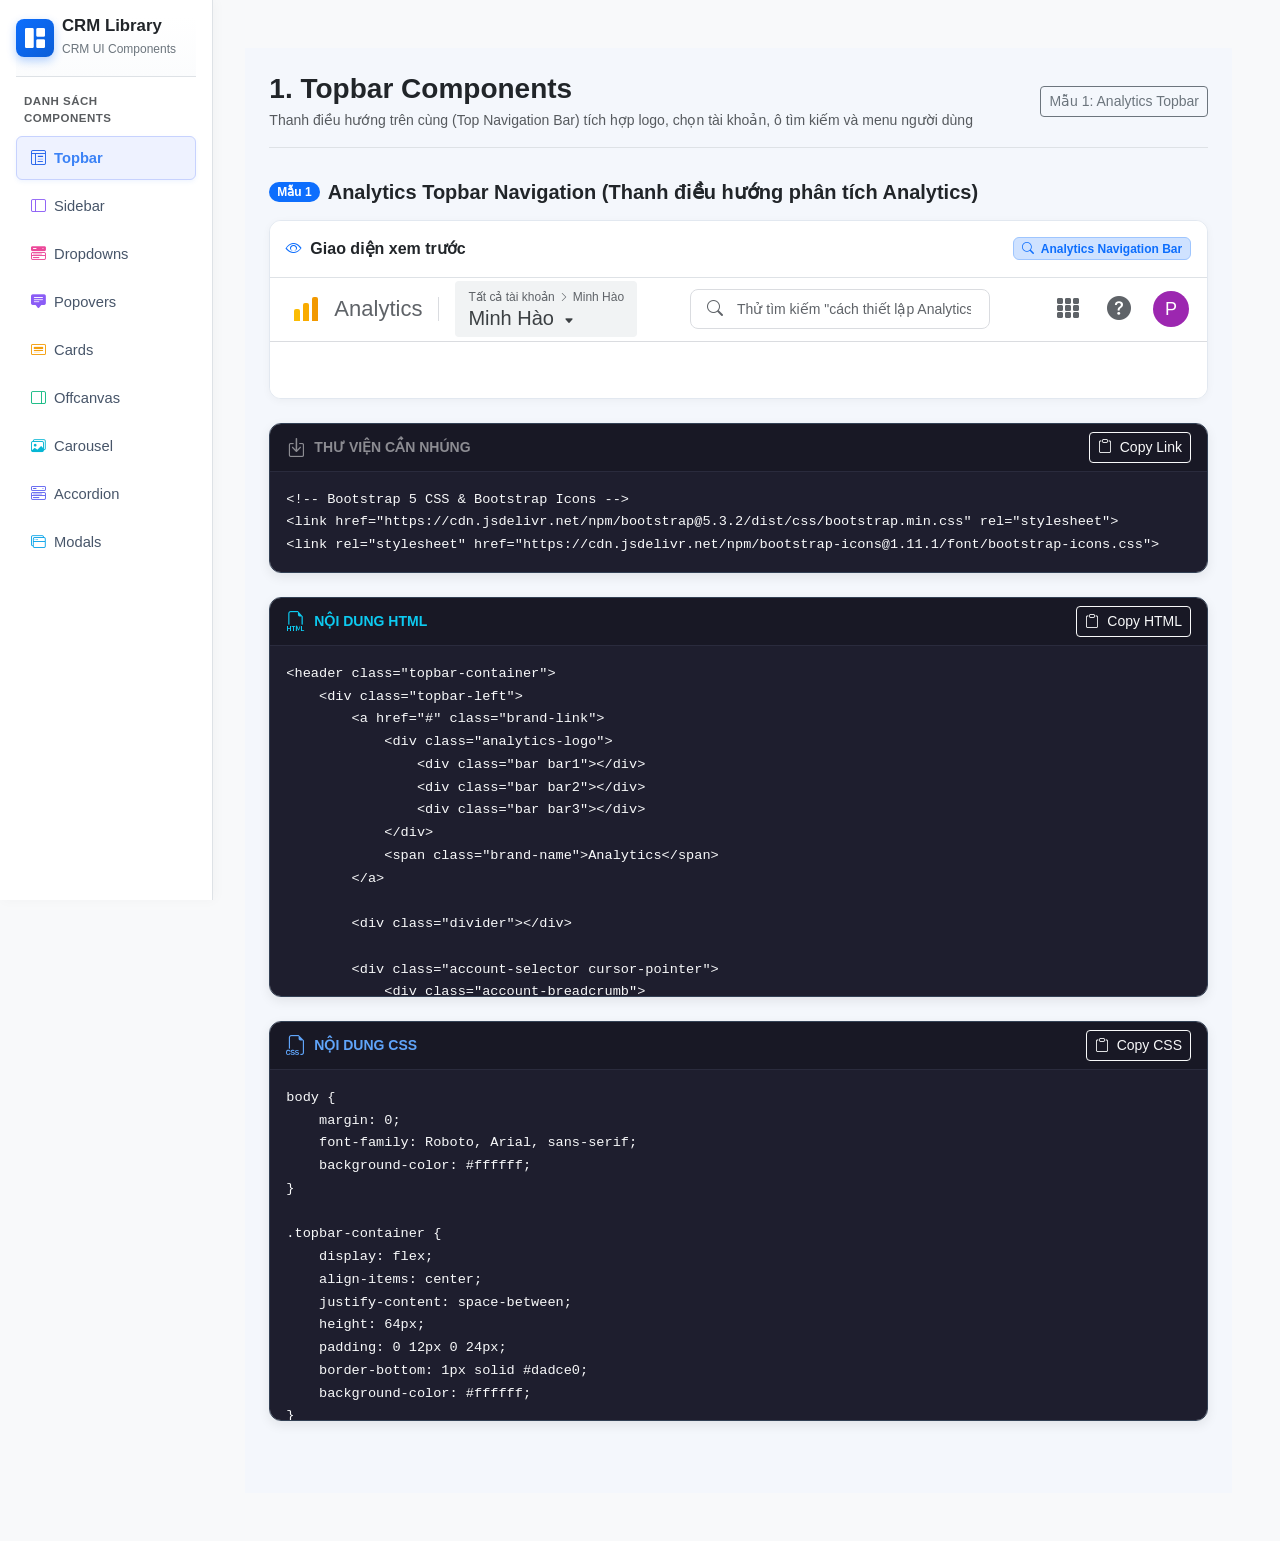
==== commit feac2246: "'fix'" ====
--- a/index.html
+++ b/index.html
@@ -239,10 +239,7 @@
                                 <div class="p-0">
                                     <pre class="text-light m-0 p-3 code-pre"><code id="dep-code-topbar1">&lt;!-- Bootstrap 5 CSS &amp; Bootstrap Icons --&gt;
 &lt;link href="https://cdn.jsdelivr.net/npm/bootstrap@5.3.2/dist/css/bootstrap.min.css" rel="stylesheet"&gt;
-&lt;link rel="stylesheet" href="https://cdn.jsdelivr.net/npm/bootstrap-icons@1.11.1/font/bootstrap-icons.css"&gt;
-
-&lt;!-- File CSS Topbar 1 --&gt;
-&lt;link rel="stylesheet" href="topbar1.css"&gt;</code></pre>
+&lt;link rel="stylesheet" href="https://cdn.jsdelivr.net/npm/bootstrap-icons@1.11.1/font/bootstrap-icons.css"&gt;</code></pre>
                                 </div>
                             </div>
 
@@ -603,11 +600,7 @@
                                 <div class="p-0">
                                     <pre class="text-light m-0 p-3 code-pre"><code id="dep-code-sidebar1">&lt;!-- Bootstrap 5 CSS &amp; Bootstrap Icons --&gt;
 &lt;link href="https://cdn.jsdelivr.net/npm/bootstrap@5.3.2/dist/css/bootstrap.min.css" rel="stylesheet"&gt;
-&lt;link rel="stylesheet" href="https://cdn.jsdelivr.net/npm/bootstrap-icons@1.11.1/font/bootstrap-icons.css"&gt;
-
-&lt;!-- File CSS &amp; JS Sidebar 1 --&gt;
-&lt;link rel="stylesheet" href="sidebar1.css"&gt;
-&lt;script src="sidebar1.js"&gt;&lt;/script&gt;</code></pre>
+&lt;link rel="stylesheet" href="https://cdn.jsdelivr.net/npm/bootstrap-icons@1.11.1/font/bootstrap-icons.css"&gt;</code></pre>
                                 </div>
                             </div>
 
@@ -996,9 +989,8 @@
 &lt;link href="https://cdn.jsdelivr.net/npm/bootstrap@5.3.2/dist/css/bootstrap.min.css" rel="stylesheet"&gt;
 &lt;link rel="stylesheet" href="https://cdn.jsdelivr.net/npm/bootstrap-icons@1.11.1/font/bootstrap-icons.css"&gt;
 
-&lt;!-- File CSS &amp; JS Sidebar 2 --&gt;
-&lt;link rel="stylesheet" href="sidebar2.css"&gt;
-&lt;script src="sidebar2.js"&gt;&lt;/script&gt;</code></pre>
+&lt;!-- Bootstrap 5 JS Bundle --&gt;
+&lt;script src="https://cdn.jsdelivr.net/npm/bootstrap@5.3.2/dist/js/bootstrap.bundle.min.js"&gt;&lt;/script&gt;</code></pre>
                                 </div>
                             </div>
 
@@ -1012,19 +1004,7 @@
                                     </button>
                                 </div>
                                 <div class="p-0">
-                                    <pre class="text-light m-0 p-3 code-pre"><code id="code-html-sidebar2">&lt;!DOCTYPE html&gt;
-&lt;html lang=&quot;en&quot;&gt;
-&lt;head&gt;
-&lt;meta charset=&quot;UTF-8&quot;&gt;
-&lt;meta name=&quot;viewport&quot; content=&quot;width=device-width, initial-scale=1.0&quot;&gt;
-&lt;title&gt;Analytics Sidebar Layout&lt;/title&gt;
-&lt;link href=&quot;https://cdn.jsdelivr.net/npm/bootstrap@5.3.2/dist/css/bootstrap.min.css&quot; rel=&quot;stylesheet&quot;&gt;
-&lt;link rel=&quot;stylesheet&quot; href=&quot;https://cdn.jsdelivr.net/npm/bootstrap-icons@1.11.1/font/bootstrap-icons.css&quot;&gt;
-&lt;link rel=&quot;stylesheet&quot; href=&quot;sidebar2.css&quot;&gt;
-&lt;/head&gt;
-&lt;body&gt;
-
-&lt;div class=&quot;layout-container&quot;&gt;
+                                    <pre class="text-light m-0 p-3 code-pre"><code id="code-html-sidebar2">&lt;div class=&quot;layout-container&quot;&gt;
     
     &lt;aside class=&quot;ga-sidebar&quot; id=&quot;gaSidebar&quot;&gt;
         
@@ -1135,12 +1115,7 @@
         &lt;/div&gt;
     &lt;/main&gt;
 
-&lt;/div&gt;
-
-&lt;script src=&quot;https://cdn.jsdelivr.net/npm/bootstrap@5.3.2/dist/js/bootstrap.bundle.min.js&quot;&gt;&lt;/script&gt;
-&lt;script src=&quot;sidebar2.js&quot;&gt;&lt;/script&gt;
-&lt;/body&gt;
-&lt;/html&gt;</code></pre>
+&lt;/div&gt;</code></pre>
                                 </div>
                             </div>
 
@@ -1515,9 +1490,6 @@
 &lt;link href="https://cdn.jsdelivr.net/npm/bootstrap@5.3.2/dist/css/bootstrap.min.css" rel="stylesheet"&gt;
 &lt;link rel="stylesheet" href="https://cdn.jsdelivr.net/npm/bootstrap-icons@1.11.1/font/bootstrap-icons.css"&gt;
 
-&lt;!-- File CSS Dropdown 1 --&gt;
-&lt;link rel="stylesheet" href="dropdown1.css"&gt;
-
 &lt;!-- Bootstrap 5 JS Bundle --&gt;
 &lt;script src="https://cdn.jsdelivr.net/npm/bootstrap@5.3.2/dist/js/bootstrap.bundle.min.js"&gt;&lt;/script&gt;</code></pre>
                                 </div>
@@ -1533,19 +1505,7 @@
                                     </button>
                                 </div>
                                 <div class="p-0">
-                                    <pre class="text-light m-0 p-3 code-pre"><code id="code-html-dropdown1">&lt;!DOCTYPE html&gt;
-&lt;html lang=&quot;en&quot;&gt;
-&lt;head&gt;
-&lt;meta charset=&quot;UTF-8&quot;&gt;
-&lt;meta name=&quot;viewport&quot; content=&quot;width=device-width, initial-scale=1.0&quot;&gt;
-&lt;title&gt;Apps Dropdown&lt;/title&gt;
-&lt;link href=&quot;https://cdn.jsdelivr.net/npm/bootstrap@5.3.2/dist/css/bootstrap.min.css&quot; rel=&quot;stylesheet&quot;&gt;
-&lt;link rel=&quot;stylesheet&quot; href=&quot;https://cdn.jsdelivr.net/npm/bootstrap-icons@1.11.1/font/bootstrap-icons.css&quot;&gt;
-&lt;link rel=&quot;stylesheet&quot; href=&quot;dropdown1.css&quot;&gt;
-&lt;/head&gt;
-&lt;body class=&quot;p-5 bg-light d-flex justify-content-center&quot;&gt;
-
-&lt;div class=&quot;dropdown&quot;&gt;
+                                    <pre class="text-light m-0 p-3 code-pre"><code id="code-html-dropdown1">&lt;div class=&quot;dropdown&quot;&gt;
     &lt;button class=&quot;icon-btn&quot; type=&quot;button&quot; data-bs-toggle=&quot;dropdown&quot; aria-expanded=&quot;false&quot; data-bs-auto-close=&quot;outside&quot;&gt;
         &lt;i class=&quot;bi bi-grid-3x3-gap-fill&quot;&gt;&lt;/i&gt;
     &lt;/button&gt;
@@ -1598,11 +1558,7 @@
             &lt;/a&gt;
         &lt;/div&gt;
     &lt;/div&gt;
-&lt;/div&gt;
-
-
-&lt;/body&gt;
-&lt;/html&gt;</code></pre>
+&lt;/div&gt;</code></pre>
                                 </div>
                             </div>
 
@@ -1851,9 +1807,6 @@
 &lt;link href="https://cdn.jsdelivr.net/npm/bootstrap@5.3.2/dist/css/bootstrap.min.css" rel="stylesheet"&gt;
 &lt;link rel="stylesheet" href="https://cdn.jsdelivr.net/npm/bootstrap-icons@1.11.1/font/bootstrap-icons.css"&gt;
 
-&lt;!-- File CSS Dropdown 2 --&gt;
-&lt;link rel="stylesheet" href="dropdown2.css"&gt;
-
 &lt;!-- Bootstrap 5 JS Bundle --&gt;
 &lt;script src="https://cdn.jsdelivr.net/npm/bootstrap@5.3.2/dist/js/bootstrap.bundle.min.js"&gt;&lt;/script&gt;</code></pre>
                                 </div>
@@ -1869,19 +1822,7 @@
                                     </button>
                                 </div>
                                 <div class="p-0">
-                                    <pre class="text-light m-0 p-3 code-pre"><code id="code-html-dropdown2">&lt;!DOCTYPE html&gt;
-&lt;html lang=&quot;en&quot;&gt;
-&lt;head&gt;
-&lt;meta charset=&quot;UTF-8&quot;&gt;
-&lt;meta name=&quot;viewport&quot; content=&quot;width=device-width, initial-scale=1.0&quot;&gt;
-&lt;title&gt;Profile Dropdown&lt;/title&gt;
-&lt;link href=&quot;https://cdn.jsdelivr.net/npm/bootstrap@5.3.2/dist/css/bootstrap.min.css&quot; rel=&quot;stylesheet&quot;&gt;
-&lt;link rel=&quot;stylesheet&quot; href=&quot;https://cdn.jsdelivr.net/npm/bootstrap-icons@1.11.1/font/bootstrap-icons.css&quot;&gt;
-&lt;link rel=&quot;stylesheet&quot; href=&quot;dropdown2.css&quot;&gt;
-&lt;/head&gt;
-&lt;body class=&quot;p-5 bg-light d-flex justify-content-center&quot;&gt;
-
-&lt;div class=&quot;dropdown&quot;&gt;
+                                    <pre class="text-light m-0 p-3 code-pre"><code id="code-html-dropdown2">&lt;div class=&quot;dropdown&quot;&gt;
     &lt;button class=&quot;avatar-btn&quot; type=&quot;button&quot; data-bs-toggle=&quot;dropdown&quot; aria-expanded=&quot;false&quot;&gt;
         &lt;div class=&quot;avatar purple-avatar&quot;&gt;P&lt;/div&gt;
     &lt;/button&gt;
@@ -1921,11 +1862,7 @@
             &lt;i class=&quot;bi bi-box-arrow-right fs-5&quot;&gt;&lt;/i&gt; Đăng xuất
         &lt;/a&gt;
     &lt;/div&gt;
-&lt;/div&gt;
-
-
-&lt;/body&gt;
-&lt;/html&gt;</code></pre>
+&lt;/div&gt;</code></pre>
                                 </div>
                             </div>
 
@@ -2212,9 +2149,8 @@
 &lt;link href="https://cdn.jsdelivr.net/npm/bootstrap@5.3.2/dist/css/bootstrap.min.css" rel="stylesheet"&gt;
 &lt;link rel="stylesheet" href="https://cdn.jsdelivr.net/npm/bootstrap-icons@1.11.1/font/bootstrap-icons.css"&gt;
 
-&lt;!-- File CSS &amp; JS Popover 1 --&gt;
-&lt;link rel="stylesheet" href="popover1.css"&gt;
-&lt;script src="popover1.js"&gt;&lt;/script&gt;</code></pre>
+&lt;!-- Bootstrap 5 JS Bundle --&gt;
+&lt;script src="https://cdn.jsdelivr.net/npm/bootstrap@5.3.2/dist/js/bootstrap.bundle.min.js"&gt;&lt;/script&gt;</code></pre>
                                 </div>
                             </div>
 
@@ -2228,26 +2164,14 @@
                                     </button>
                                 </div>
                                 <div class="p-0">
-                                    <pre class="text-light m-0 p-3 code-pre"><code id="code-html-popover1">&lt;!DOCTYPE html&gt;
-&lt;html lang=&quot;en&quot;&gt;
-&lt;head&gt;
-&lt;meta charset=&quot;UTF-8&quot;&gt;
-&lt;meta name=&quot;viewport&quot; content=&quot;width=device-width, initial-scale=1.0&quot;&gt;
-&lt;title&gt;Search Popover&lt;/title&gt;
-&lt;link href=&quot;https://cdn.jsdelivr.net/npm/bootstrap@5.3.2/dist/css/bootstrap.min.css&quot; rel=&quot;stylesheet&quot;&gt;
-&lt;link rel=&quot;stylesheet&quot; href=&quot;https://cdn.jsdelivr.net/npm/bootstrap-icons@1.11.1/font/bootstrap-icons.css&quot;&gt;
-&lt;link rel=&quot;stylesheet&quot; href=&quot;popover1.css&quot;&gt;
-&lt;/head&gt;
-&lt;body class=&quot;bg-light p-5&quot;&gt;
-
-&lt;div class=&quot;container d-flex justify-content-center pt-4&quot;&gt;
+                                    <pre class="text-light m-0 p-3 code-pre"><code id="code-html-popover1">&lt;div class=&quot;container d-flex justify-content-center pt-4&quot;&gt;
     
     &lt;div class=&quot;search-container position-relative&quot;&gt;
         
         
         &lt;div class=&quot;search-box&quot; id=&quot;searchBoxTrigger&quot;&gt;
             &lt;i class=&quot;bi bi-search search-icon&quot;&gt;&lt;/i&gt;
-            &lt;input type=&quot;text&quot; class=&quot;search-input&quot; id=&quot;searchInput&quot; placeholder=&quot;Thử tìm kiếm &amp;quot;Mã đo lường&amp;quot;&quot; autocomplete=&quot;off&quot;&gt;
+            &lt;input type=&quot;text&quot; class=&quot;search-input&quot; id=&quot;searchInput&quot; placeholder=&quot;Thử tìm kiếm &quot;Mã đo lường&quot;&quot; autocomplete=&quot;off&quot;&gt;
             &lt;a href=&quot;#&quot; class=&quot;feedback-link&quot;&gt;Phản&lt;br&gt;hồi&lt;/a&gt;
         &lt;/div&gt;
 
@@ -2304,12 +2228,7 @@
 
     &lt;/div&gt;
 
-&lt;/div&gt;
-
-
-
-&lt;/body&gt;
-&lt;/html&gt;</code></pre>
+&lt;/div&gt;</code></pre>
                                 </div>
                             </div>
 
@@ -2609,10 +2528,7 @@
                                 <div class="p-0">
                                     <pre class="text-light m-0 p-3 code-pre"><code id="dep-code-card1">&lt;!-- Bootstrap 5 CSS &amp; Bootstrap Icons --&gt;
 &lt;link href="https://cdn.jsdelivr.net/npm/bootstrap@5.3.2/dist/css/bootstrap.min.css" rel="stylesheet"&gt;
-&lt;link rel="stylesheet" href="https://cdn.jsdelivr.net/npm/bootstrap-icons@1.11.1/font/bootstrap-icons.css"&gt;
-
-&lt;!-- File CSS Card 1 --&gt;
-&lt;link rel="stylesheet" href="card1.css"&gt;</code></pre>
+&lt;link rel="stylesheet" href="https://cdn.jsdelivr.net/npm/bootstrap-icons@1.11.1/font/bootstrap-icons.css"&gt;</code></pre>
                                 </div>
                             </div>
 
@@ -2626,19 +2542,7 @@
                                     </button>
                                 </div>
                                 <div class="p-0">
-                                    <pre class="text-light m-0 p-3 code-pre"><code id="code-html-card1">&lt;!DOCTYPE html&gt;
-&lt;html lang=&quot;en&quot;&gt;
-&lt;head&gt;
-&lt;meta charset=&quot;UTF-8&quot;&gt;
-&lt;meta name=&quot;viewport&quot; content=&quot;width=device-width, initial-scale=1.0&quot;&gt;
-&lt;title&gt;Analytics Promo Card&lt;/title&gt;
-&lt;link href=&quot;https://cdn.jsdelivr.net/npm/bootstrap@5.3.2/dist/css/bootstrap.min.css&quot; rel=&quot;stylesheet&quot;&gt;
-&lt;link rel=&quot;stylesheet&quot; href=&quot;https://cdn.jsdelivr.net/npm/bootstrap-icons@1.11.1/font/bootstrap-icons.css&quot;&gt;
-&lt;link rel=&quot;stylesheet&quot; href=&quot;card1.css&quot;&gt;
-&lt;/head&gt;
-&lt;body class=&quot;bg-light p-5 d-flex justify-content-center&quot;&gt;
-
-&lt;div class=&quot;card-scroll-container custom-scrollbar shadow-sm&quot;&gt;
+                                    <pre class="text-light m-0 p-3 code-pre"><code id="code-html-card1">&lt;div class=&quot;card-scroll-container custom-scrollbar shadow-sm&quot;&gt;
     
     &lt;div class=&quot;analytics-promo-card&quot;&gt;
         &lt;div class=&quot;card-illustration&quot;&gt;
@@ -2700,12 +2604,7 @@
         &lt;/div&gt;
     &lt;/div&gt;
 
-&lt;/div&gt;
-
-
-
-&lt;/body&gt;
-&lt;/html&gt;</code></pre>
+&lt;/div&gt;</code></pre>
                                 </div>
                             </div>
 
@@ -2934,10 +2833,7 @@
                                 <div class="p-0">
                                     <pre class="text-light m-0 p-3 code-pre"><code id="dep-code-card2">&lt;!-- Bootstrap 5 CSS &amp; Bootstrap Icons --&gt;
 &lt;link href="https://cdn.jsdelivr.net/npm/bootstrap@5.3.2/dist/css/bootstrap.min.css" rel="stylesheet"&gt;
-&lt;link rel="stylesheet" href="https://cdn.jsdelivr.net/npm/bootstrap-icons@1.11.1/font/bootstrap-icons.css"&gt;
-
-&lt;!-- File CSS Card 2 --&gt;
-&lt;link rel="stylesheet" href="card2.css"&gt;</code></pre>
+&lt;link rel="stylesheet" href="https://cdn.jsdelivr.net/npm/bootstrap-icons@1.11.1/font/bootstrap-icons.css"&gt;</code></pre>
                                 </div>
                             </div>
 
@@ -2951,19 +2847,7 @@
                                     </button>
                                 </div>
                                 <div class="p-0">
-                                    <pre class="text-light m-0 p-3 code-pre"><code id="code-html-card2">&lt;!DOCTYPE html&gt;
-&lt;html lang=&quot;en&quot;&gt;
-&lt;head&gt;
-&lt;meta charset=&quot;UTF-8&quot;&gt;
-&lt;meta name=&quot;viewport&quot; content=&quot;width=device-width, initial-scale=1.0&quot;&gt;
-&lt;title&gt;Tasks Banner Card&lt;/title&gt;
-&lt;link href=&quot;https://cdn.jsdelivr.net/npm/bootstrap@5.3.2/dist/css/bootstrap.min.css&quot; rel=&quot;stylesheet&quot;&gt;
-&lt;link rel=&quot;stylesheet&quot; href=&quot;https://cdn.jsdelivr.net/npm/bootstrap-icons@1.11.1/font/bootstrap-icons.css&quot;&gt;
-&lt;link rel=&quot;stylesheet&quot; href=&quot;card2.css&quot;&gt;
-&lt;/head&gt;
-&lt;body class=&quot;p-5 bg-white d-flex justify-content-center&quot;&gt;
-
-&lt;div class=&quot;tasks-banner-container&quot;&gt;
+                                    <pre class="text-light m-0 p-3 code-pre"><code id="code-html-card2">&lt;div class=&quot;tasks-banner-container&quot;&gt;
     &lt;div class=&quot;tasks-content&quot;&gt;
         &lt;h2 class=&quot;tasks-title&quot;&gt;Tasks&lt;/h2&gt;
         &lt;p class=&quot;tasks-description&quot;&gt;
@@ -3029,12 +2913,7 @@
             &lt;path d=&quot;M80,115 Q75,120 82,125 M85,110 Q80,115 87,120&quot; fill=&quot;none&quot; stroke=&quot;#3c4043&quot; stroke-width=&quot;1&quot;/&gt;
         &lt;/svg&gt;
     &lt;/div&gt;
-&lt;/div&gt;
-
-&lt;script src=&quot;https://cdn.jsdelivr.net/npm/bootstrap@5.3.2/dist/js/bootstrap.bundle.min.js&quot;&gt;&lt;/script&gt;
-
-&lt;/body&gt;
-&lt;/html&gt;</code></pre>
+&lt;/div&gt;</code></pre>
                                 </div>
                             </div>
 
@@ -3343,9 +3222,6 @@
 &lt;link href="https://cdn.jsdelivr.net/npm/bootstrap@5.3.2/dist/css/bootstrap.min.css" rel="stylesheet"&gt;
 &lt;link rel="stylesheet" href="https://cdn.jsdelivr.net/npm/bootstrap-icons@1.11.1/font/bootstrap-icons.css"&gt;
 
-&lt;!-- File CSS Offcanvas 1 --&gt;
-&lt;link rel="stylesheet" href="offcanvas1.css"&gt;
-
 &lt;!-- Bootstrap 5 JS Bundle --&gt;
 &lt;script src="https://cdn.jsdelivr.net/npm/bootstrap@5.3.2/dist/js/bootstrap.bundle.min.js"&gt;&lt;/script&gt;</code></pre>
                                 </div>
@@ -3361,19 +3237,7 @@
                                     </button>
                                 </div>
                                 <div class="p-0">
-                                    <pre class="text-light m-0 p-3 code-pre"><code id="code-html-offcanvas1">&lt;!DOCTYPE html&gt;
-&lt;html lang=&quot;en&quot;&gt;
-&lt;head&gt;
-&lt;meta charset=&quot;UTF-8&quot;&gt;
-&lt;meta name=&quot;viewport&quot; content=&quot;width=device-width, initial-scale=1.0&quot;&gt;
-&lt;title&gt;Analytics Offcanvas&lt;/title&gt;
-&lt;link href=&quot;https://cdn.jsdelivr.net/npm/bootstrap@5.3.2/dist/css/bootstrap.min.css&quot; rel=&quot;stylesheet&quot;&gt;
-&lt;link rel=&quot;stylesheet&quot; href=&quot;https://cdn.jsdelivr.net/npm/bootstrap-icons@1.11.1/font/bootstrap-icons.css&quot;&gt;
-&lt;link rel=&quot;stylesheet&quot; href=&quot;offcanvas1.css&quot;&gt;
-&lt;/head&gt;
-&lt;body class=&quot;bg-light p-5&quot;&gt;
-
-&lt;button class=&quot;btn btn-primary rounded-circle p-2 shadow d-flex align-items-center justify-content-center&quot; style=&quot;width: 48px; height: 48px;&quot; type=&quot;button&quot; data-bs-toggle=&quot;offcanvas&quot; data-bs-target=&quot;#insightsOffcanvas&quot;&gt;
+                                    <pre class="text-light m-0 p-3 code-pre"><code id="code-html-offcanvas1">&lt;button class=&quot;btn btn-primary rounded-circle p-2 shadow d-flex align-items-center justify-content-center&quot; style=&quot;width: 48px; height: 48px;&quot; type=&quot;button&quot; data-bs-toggle=&quot;offcanvas&quot; data-bs-target=&quot;#insightsOffcanvas&quot;&gt;
     &lt;i class=&quot;bi bi-stars fs-4&quot;&gt;&lt;/i&gt;
 &lt;/button&gt;
 
@@ -3505,12 +3369,7 @@
         &lt;/div&gt;
 
     &lt;/div&gt;
-&lt;/div&gt;
-
-
-
-&lt;/body&gt;
-&lt;/html&gt;</code></pre>
+&lt;/div&gt;</code></pre>
                                 </div>
                             </div>
 
@@ -3748,12 +3607,8 @@
 &lt;link href="https://cdn.jsdelivr.net/npm/bootstrap@5.3.2/dist/css/bootstrap.min.css" rel="stylesheet"&gt;
 &lt;link rel="stylesheet" href="https://cdn.jsdelivr.net/npm/bootstrap-icons@1.11.1/font/bootstrap-icons.css"&gt;
 
-&lt;!-- File CSS &amp; JS Offcanvas 2 --&gt;
-&lt;link rel="stylesheet" href="offcanvas2.css"&gt;
-
-&lt;!-- Bootstrap 5 JS Bundle &amp; Custom JS --&gt;
-&lt;script src="https://cdn.jsdelivr.net/npm/bootstrap@5.3.2/dist/js/bootstrap.bundle.min.js"&gt;&lt;/script&gt;
-&lt;script src="offcanvas2.js"&gt;&lt;/script&gt;</code></pre>
+&lt;!-- Bootstrap 5 JS Bundle --&gt;
+&lt;script src="https://cdn.jsdelivr.net/npm/bootstrap@5.3.2/dist/js/bootstrap.bundle.min.js"&gt;&lt;/script&gt;</code></pre>
                                 </div>
                             </div>
 
@@ -3767,19 +3622,7 @@
                                     </button>
                                 </div>
                                 <div class="p-0">
-                                    <pre class="text-light m-0 p-3 code-pre"><code id="code-html-offcanvas2">&lt;!DOCTYPE html&gt;
-&lt;html lang=&quot;en&quot;&gt;
-&lt;head&gt;
-&lt;meta charset=&quot;UTF-8&quot;&gt;
-&lt;meta name=&quot;viewport&quot; content=&quot;width=device-width, initial-scale=1.0&quot;&gt;
-&lt;title&gt;Analytics Notes Offcanvas&lt;/title&gt;    
-&lt;link href=&quot;https://cdn.jsdelivr.net/npm/bootstrap@5.3.2/dist/css/bootstrap.min.css&quot; rel=&quot;stylesheet&quot;&gt;
-&lt;link rel=&quot;stylesheet&quot; href=&quot;https://cdn.jsdelivr.net/npm/bootstrap-icons@1.11.1/font/bootstrap-icons.css&quot;&gt;
-&lt;link rel=&quot;stylesheet&quot; href=&quot;offcanvas2.css&quot;&gt;
-&lt;/head&gt;
-&lt;body class=&quot;bg-light p-5&quot;&gt;
-
-&lt;button class=&quot;btn btn-outline-secondary d-flex align-items-center gap-2 bg-white&quot; type=&quot;button&quot; data-bs-toggle=&quot;offcanvas&quot; data-bs-target=&quot;#notesOffcanvas&quot;&gt;
+                                    <pre class="text-light m-0 p-3 code-pre"><code id="code-html-offcanvas2">&lt;button class=&quot;btn btn-outline-secondary d-flex align-items-center gap-2 bg-white&quot; type=&quot;button&quot; data-bs-toggle=&quot;offcanvas&quot; data-bs-target=&quot;#notesOffcanvas&quot;&gt;
     &lt;i class=&quot;bi bi-card-text&quot;&gt;&lt;/i&gt; Xem chú thích
 &lt;/button&gt;
 
@@ -3861,12 +3704,7 @@
         &lt;/div&gt;
     &lt;/div&gt;
 
-&lt;/div&gt;
-
-
-
-&lt;/body&gt;
-&lt;/html&gt;</code></pre>
+&lt;/div&gt;</code></pre>
                                 </div>
                             </div>
 
@@ -4322,14 +4160,8 @@
 &lt;link href="https://cdn.jsdelivr.net/npm/bootstrap@5.3.2/dist/css/bootstrap.min.css" rel="stylesheet"&gt;
 &lt;link rel="stylesheet" href="https://cdn.jsdelivr.net/npm/bootstrap-icons@1.11.1/font/bootstrap-icons.css"&gt;
 
-&lt;!-- File CSS Offcanvas 3 --&gt;
-&lt;link rel="stylesheet" href="offcanvas3.css"&gt;
-
 &lt;!-- Bootstrap 5 JS Bundle --&gt;
-&lt;script src="https://cdn.jsdelivr.net/npm/bootstrap@5.3.2/dist/js/bootstrap.bundle.min.js"&gt;&lt;/script&gt;
-
-&lt;!-- File JS Offcanvas 3 --&gt;
-&lt;script src="offcanvas3.js"&gt;&lt;/script&gt;</code></pre>
+&lt;script src="https://cdn.jsdelivr.net/npm/bootstrap@5.3.2/dist/js/bootstrap.bundle.min.js"&gt;&lt;/script&gt;</code></pre>
                                 </div>
                             </div>
 
@@ -4343,19 +4175,7 @@
                                     </button>
                                 </div>
                                 <div class="p-0">
-                                    <pre class="text-light m-0 p-3 code-pre"><code id="code-html-offcanvas3">&lt;!DOCTYPE html&gt;
-&lt;html lang=&quot;en&quot;&gt;
-&lt;head&gt;
-&lt;meta charset=&quot;UTF-8&quot;&gt;
-&lt;meta name=&quot;viewport&quot; content=&quot;width=device-width, initial-scale=1.0&quot;&gt;
-&lt;title&gt;Analytics Compare Offcanvas&lt;/title&gt;
-&lt;link href=&quot;https://cdn.jsdelivr.net/npm/bootstrap@5.3.2/dist/css/bootstrap.min.css&quot; rel=&quot;stylesheet&quot;&gt;
-&lt;link rel=&quot;stylesheet&quot; href=&quot;https://cdn.jsdelivr.net/npm/bootstrap-icons@1.11.1/font/bootstrap-icons.css&quot;&gt;
-&lt;link rel=&quot;stylesheet&quot; href=&quot;offcanvas3.css&quot;&gt;
-&lt;/head&gt;
-&lt;body class=&quot;bg-light p-5&quot;&gt;
-
-&lt;button class=&quot;btn btn-outline-primary&quot; type=&quot;button&quot; data-bs-toggle=&quot;offcanvas&quot; data-bs-target=&quot;#compareOffcanvas&quot;&gt;
+                                    <pre class="text-light m-0 p-3 code-pre"><code id="code-html-offcanvas3">&lt;button class=&quot;btn btn-outline-primary&quot; type=&quot;button&quot; data-bs-toggle=&quot;offcanvas&quot; data-bs-target=&quot;#compareOffcanvas&quot;&gt;
     Mở bảng so sánh
 &lt;/button&gt;
 
@@ -4525,12 +4345,7 @@
 
     &lt;/div&gt;
 
-&lt;/div&gt;
-
-&lt;script src=&quot;https://cdn.jsdelivr.net/npm/bootstrap@5.3.2/dist/js/bootstrap.bundle.min.js&quot;&gt;&lt;/script&gt;
-&lt;script src=&quot;offcanvas3.js&quot;&gt;&lt;/script&gt;
-&lt;/body&gt;
-&lt;/html&gt;</code></pre>
+&lt;/div&gt;</code></pre>
                                 </div>
                             </div>
 
@@ -5124,14 +4939,8 @@
 &lt;link href="https://cdn.jsdelivr.net/npm/bootstrap@5.3.2/dist/css/bootstrap.min.css" rel="stylesheet"&gt;
 &lt;link rel="stylesheet" href="https://cdn.jsdelivr.net/npm/bootstrap-icons@1.11.1/font/bootstrap-icons.css"&gt;
 
-&lt;!-- File CSS Carousel 1 --&gt;
-&lt;link rel="stylesheet" href="carousel1.css"&gt;
-
 &lt;!-- Bootstrap 5 JS Bundle --&gt;
-&lt;script src="https://cdn.jsdelivr.net/npm/bootstrap@5.3.2/dist/js/bootstrap.bundle.min.js"&gt;&lt;/script&gt;
-
-&lt;!-- File JS Carousel 1 --&gt;
-&lt;script src="carousel1.js"&gt;&lt;/script&gt;</code></pre>
+&lt;script src="https://cdn.jsdelivr.net/npm/bootstrap@5.3.2/dist/js/bootstrap.bundle.min.js"&gt;&lt;/script&gt;</code></pre>
                                 </div>
                             </div>
 
@@ -5145,19 +4954,7 @@
                                     </button>
                                 </div>
                                 <div class="p-0">
-                                    <pre class="text-light m-0 p-3 code-pre"><code id="code-html-carousel1">&lt;!DOCTYPE html&gt;
-&lt;html lang=&quot;en&quot;&gt;
-&lt;head&gt;
-&lt;meta charset=&quot;UTF-8&quot;&gt;
-&lt;meta name=&quot;viewport&quot; content=&quot;width=device-width, initial-scale=1.0&quot;&gt;
-&lt;title&gt;Analytics Carousel Collection&lt;/title&gt;
-&lt;link href=&quot;https://cdn.jsdelivr.net/npm/bootstrap@5.3.2/dist/css/bootstrap.min.css&quot; rel=&quot;stylesheet&quot;&gt;
-&lt;link rel=&quot;stylesheet&quot; href=&quot;https://cdn.jsdelivr.net/npm/bootstrap-icons@1.11.1/font/bootstrap-icons.css&quot;&gt;
-&lt;link rel=&quot;stylesheet&quot; href=&quot;carousel1.css&quot;&gt;
-&lt;/head&gt;
-&lt;body class=&quot;bg-light p-4&quot;&gt;
-
-&lt;div class=&quot;container-fluid max-w-1200 mx-auto&quot;&gt;
+                                    <pre class="text-light m-0 p-3 code-pre"><code id="code-html-carousel1">&lt;div class=&quot;container-fluid max-w-1200 mx-auto&quot;&gt;
     
     &lt;div class=&quot;d-flex align-items-center gap-2 mb-3&quot;&gt;
         &lt;h2 class=&quot;fs-6 fw-medium text-dark m-0&quot;&gt;Bộ sưu tập&lt;/h2&gt;
@@ -5389,12 +5186,7 @@
 
     &lt;/div&gt;
 
-&lt;/div&gt;
-
-&lt;script src=&quot;https://cdn.jsdelivr.net/npm/bootstrap@5.3.2/dist/js/bootstrap.bundle.min.js&quot;&gt;&lt;/script&gt;
-&lt;script src=&quot;carousel1.js&quot;&gt;&lt;/script&gt;
-&lt;/body&gt;
-&lt;/html&gt;</code></pre>
+&lt;/div&gt;</code></pre>
                                 </div>
                             </div>
 
@@ -5801,9 +5593,6 @@
 &lt;link href="https://cdn.jsdelivr.net/npm/bootstrap@5.3.2/dist/css/bootstrap.min.css" rel="stylesheet"&gt;
 &lt;link rel="stylesheet" href="https://cdn.jsdelivr.net/npm/bootstrap-icons@1.11.1/font/bootstrap-icons.css"&gt;
 
-&lt;!-- File CSS Accordion 1 --&gt;
-&lt;link rel="stylesheet" href="accordion1.css"&gt;
-
 &lt;!-- Bootstrap 5 JS Bundle --&gt;
 &lt;script src="https://cdn.jsdelivr.net/npm/bootstrap@5.3.2/dist/js/bootstrap.bundle.min.js"&gt;&lt;/script&gt;</code></pre>
                                 </div>
@@ -5819,19 +5608,7 @@
                                     </button>
                                 </div>
                                 <div class="p-0">
-                                    <pre class="text-light m-0 p-3 code-pre"><code id="code-html-accordion1">&lt;!DOCTYPE html&gt;
-&lt;html lang=&quot;en&quot;&gt;
-&lt;head&gt;
-&lt;meta charset=&quot;UTF-8&quot;&gt;
-&lt;meta name=&quot;viewport&quot; content=&quot;width=device-width, initial-scale=1.0&quot;&gt;
-&lt;title&gt;Analytics Tasks Accordion&lt;/title&gt;
-&lt;link href=&quot;https://cdn.jsdelivr.net/npm/bootstrap@5.3.2/dist/css/bootstrap.min.css&quot; rel=&quot;stylesheet&quot;&gt;
-&lt;link rel=&quot;stylesheet&quot; href=&quot;https://cdn.jsdelivr.net/npm/bootstrap-icons@1.11.1/font/bootstrap-icons.css&quot;&gt;
-&lt;link rel=&quot;stylesheet&quot; href=&quot;accordion1.css&quot;&gt;
-&lt;/head&gt;
-&lt;body class=&quot;bg-light p-5 d-flex justify-content-center&quot;&gt;
-
-&lt;div class=&quot;container&quot; style=&quot;max-width: 1200px;&quot;&gt;
+                                    <pre class="text-light m-0 p-3 code-pre"><code id="code-html-accordion1">&lt;div class=&quot;container&quot; style=&quot;max-width: 1200px;&quot;&gt;
     
     &lt;div class=&quot;tasks-card shadow-sm&quot;&gt;
         
@@ -5933,11 +5710,7 @@
 
     &lt;/div&gt;
     
-&lt;/div&gt;
-
-&lt;script src=&quot;https://cdn.jsdelivr.net/npm/bootstrap@5.3.2/dist/js/bootstrap.bundle.min.js&quot;&gt;&lt;/script&gt;
-&lt;/body&gt;
-&lt;/html&gt;</code></pre>
+&lt;/div&gt;</code></pre>
                                 </div>
                             </div>
 
@@ -6336,9 +6109,6 @@
 &lt;link href="https://cdn.jsdelivr.net/npm/bootstrap@5.3.2/dist/css/bootstrap.min.css" rel="stylesheet"&gt;
 &lt;link rel="stylesheet" href="https://cdn.jsdelivr.net/npm/bootstrap-icons@1.11.1/font/bootstrap-icons.css"&gt;
 
-&lt;!-- File CSS Modal 1 --&gt;
-&lt;link rel="stylesheet" href="modal1.css"&gt;
-
 &lt;!-- Bootstrap 5 JS Bundle --&gt;
 &lt;script src="https://cdn.jsdelivr.net/npm/bootstrap@5.3.2/dist/js/bootstrap.bundle.min.js"&gt;&lt;/script&gt;</code></pre>
                                 </div>
@@ -6354,19 +6124,7 @@
                                     </button>
                                 </div>
                                 <div class="p-0">
-                                    <pre class="text-light m-0 p-3 code-pre"><code id="code-html-modal1">&lt;!DOCTYPE html&gt;
-&lt;html lang=&quot;en&quot;&gt;
-&lt;head&gt;
-&lt;meta charset=&quot;UTF-8&quot;&gt;
-&lt;meta name=&quot;viewport&quot; content=&quot;width=device-width, initial-scale=1.0&quot;&gt;
-&lt;title&gt;Account Selector Modal&lt;/title&gt;
-&lt;link href=&quot;https://cdn.jsdelivr.net/npm/bootstrap@5.3.2/dist/css/bootstrap.min.css&quot; rel=&quot;stylesheet&quot;&gt;
-&lt;link rel=&quot;stylesheet&quot; href=&quot;https://cdn.jsdelivr.net/npm/bootstrap-icons@1.11.1/font/bootstrap-icons.css&quot;&gt;
-&lt;link rel=&quot;stylesheet&quot; href=&quot;modal1.css&quot;&gt;
-&lt;/head&gt;
-&lt;body class=&quot;bg-light p-5&quot;&gt;
-
-&lt;div class=&quot;account-selector cursor-pointer&quot; data-bs-toggle=&quot;modal&quot; data-bs-target=&quot;#accountModal&quot;&gt;
+                                    <pre class="text-light m-0 p-3 code-pre"><code id="code-html-modal1">&lt;div class=&quot;account-selector cursor-pointer&quot; data-bs-toggle=&quot;modal&quot; data-bs-target=&quot;#accountModal&quot;&gt;
     &lt;div class=&quot;account-breadcrumb&quot;&gt;
         Tất cả tài khoản &lt;i class=&quot;bi bi-chevron-right&quot;&gt;&lt;/i&gt; Minh Hào
     &lt;/div&gt;
@@ -6499,11 +6257,7 @@
 
         &lt;/div&gt;
     &lt;/div&gt;
-&lt;/div&gt;
-
-&lt;script src=&quot;https://cdn.jsdelivr.net/npm/bootstrap@5.3.2/dist/js/bootstrap.bundle.min.js&quot;&gt;&lt;/script&gt;
-&lt;/body&gt;
-&lt;/html&gt;</code></pre>
+&lt;/div&gt;</code></pre>
                                 </div>
                             </div>
 
